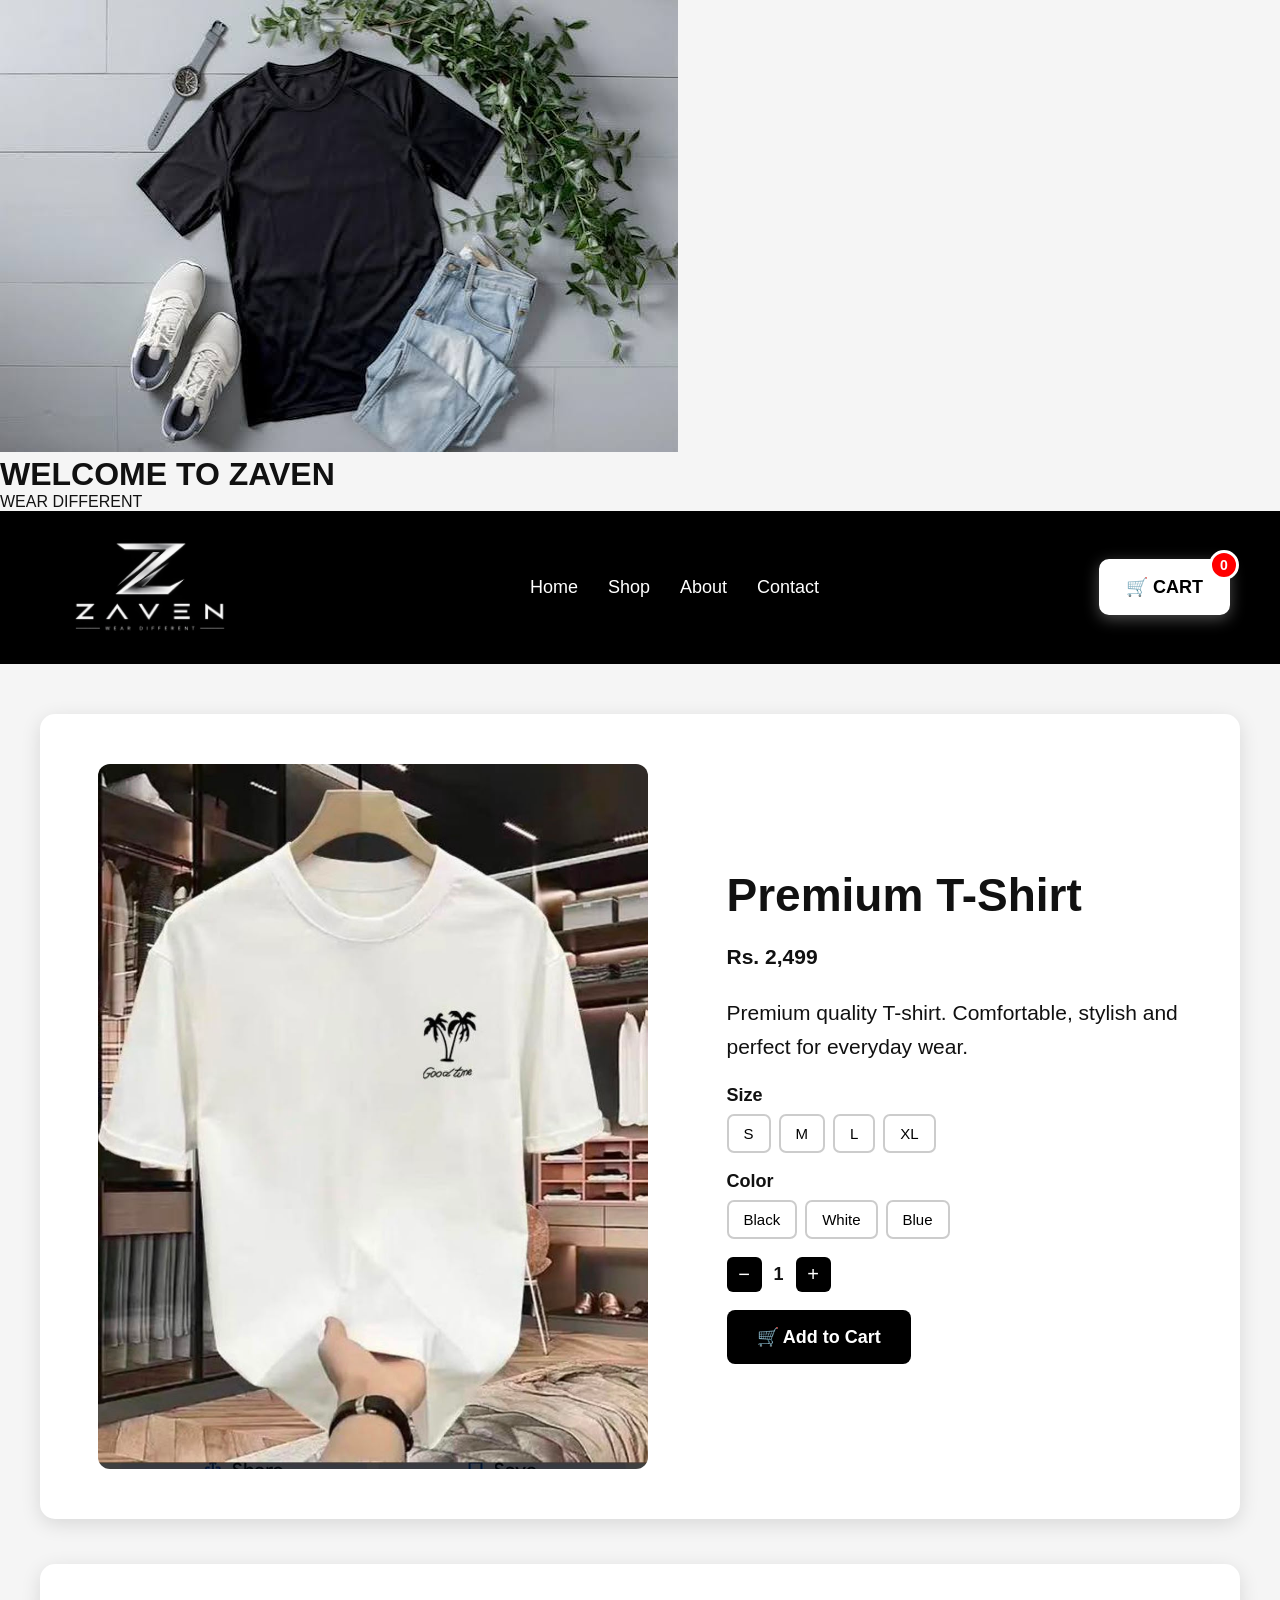
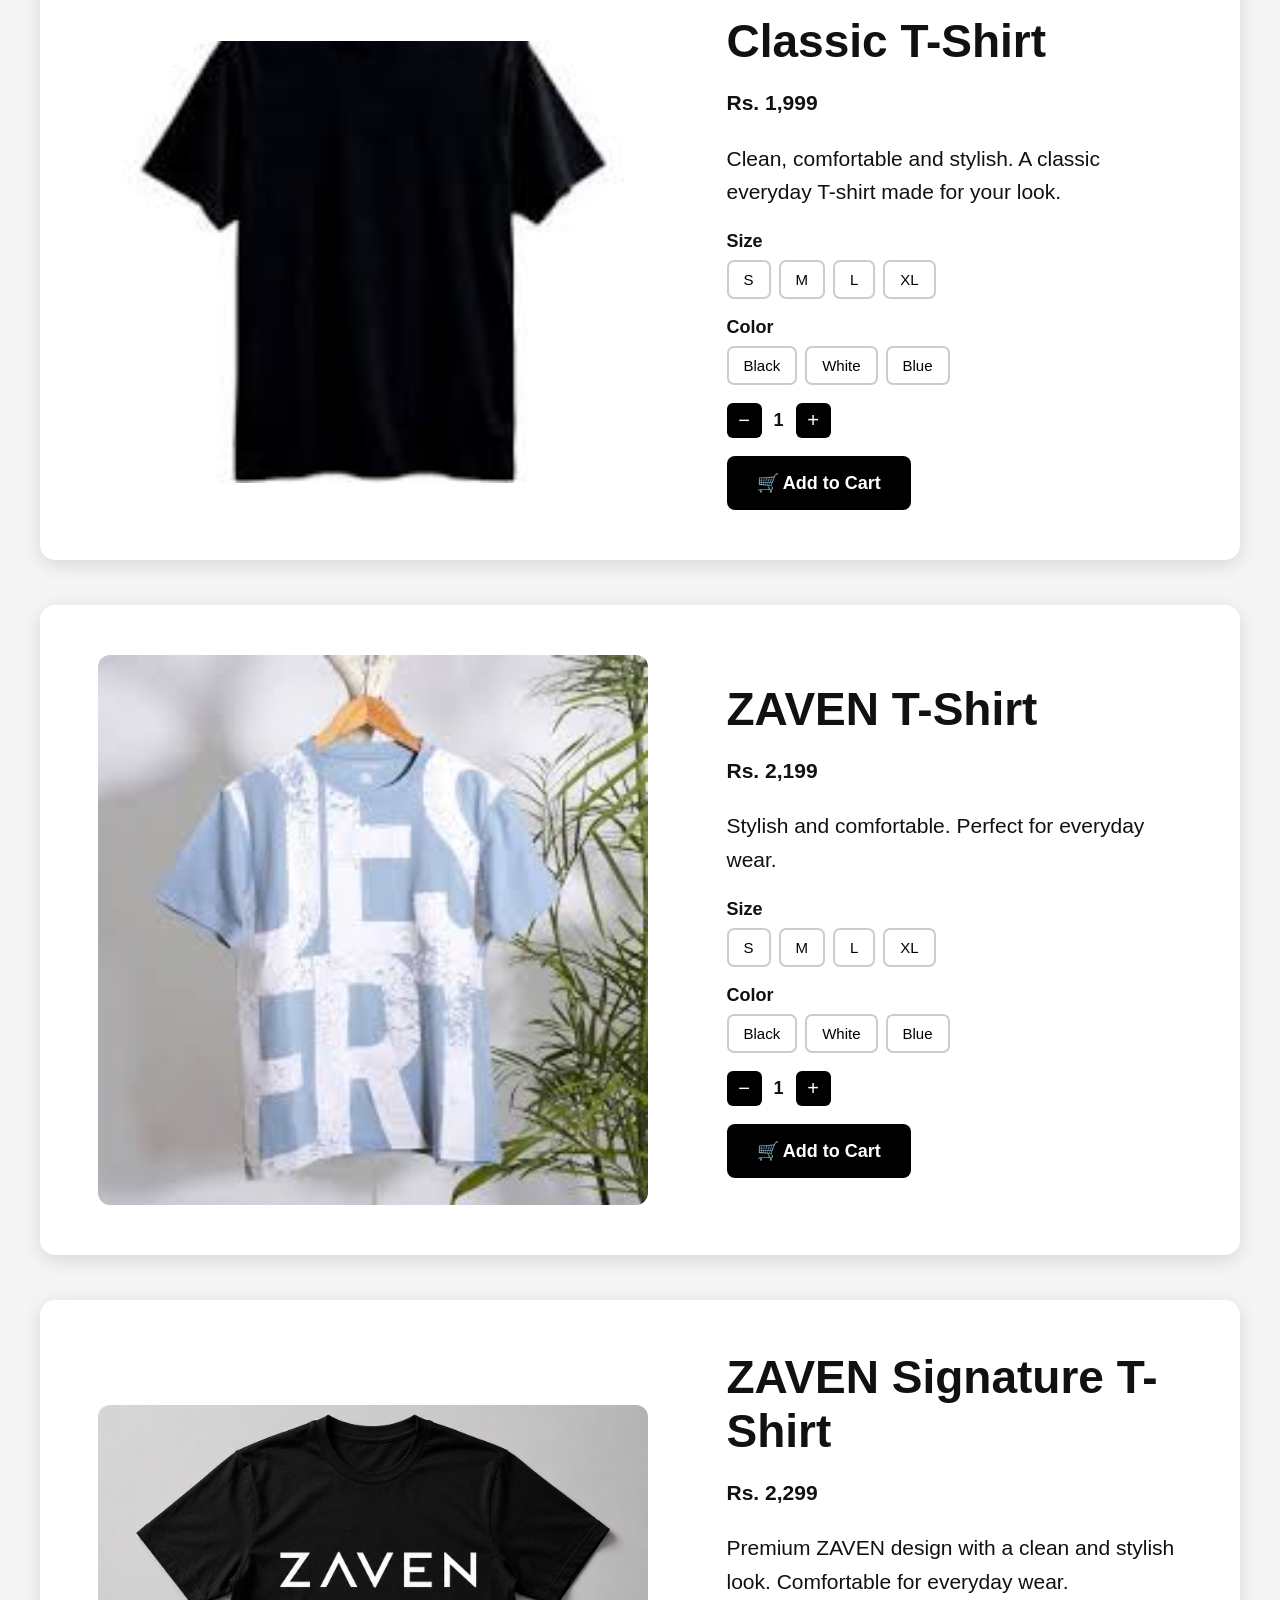
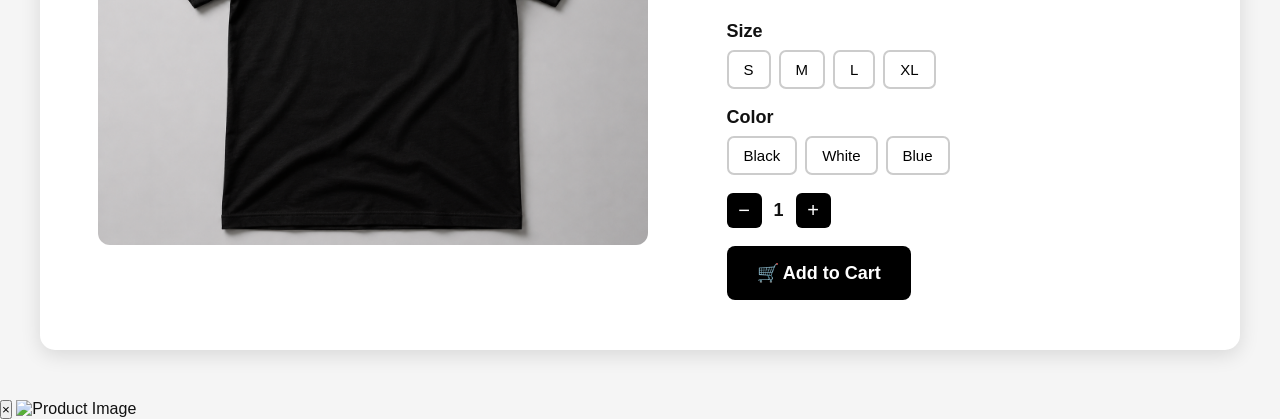
==== index.html @ 4dc27ff4 "Update index.html" ====
<!DOCTYPE html>
<html lang="en">

<head>
    <meta charset="UTF-8">
    <meta name="viewport" content="width=device-width, initial-scale=1.0">

    <title>ZAVEN - Wear Different</title>

    <link rel="stylesheet" href="style.css">
</head>

<body>

<!-- ================= WELCOME ================= -->

<div class="welcome-screen" id="welcomeScreen">

    <div class="welcome-content">

        <img
            src="shirt5.jpg"
            alt="ZAVEN"
            class="welcome-shirt"
        >

        <h1>WELCOME TO ZAVEN</h1>

        <p>WEAR DIFFERENT</p>

    </div>

</div>


<!-- ================= HEADER ================= -->

<header>

    <div class="brand">

        <img
            src="zaven-logo.png"
            alt="ZAVEN Logo"
            class="logo">

    </div>


    <nav>

        <a href="#">Home</a>
        <a href="#shop">Shop</a>
        <a href="#about">About</a>
        <a href="#contact">Contact</a>

    </nav>


    <button
        class="cart-button"
        onclick="openCart()">

        🛒 CART

        <span id="cartCount">0</span>

    </button>

</header>


<!-- ================= PRODUCTS ================= -->

<main class="products" id="shop">


<!-- PRODUCT 1 -->

<section
    class="product"
    data-name="Premium T-Shirt"
    data-price="2499">

    <div class="product-image">

        <img
            src="shirt-new.jpg"
            alt="ZAVEN Premium T-Shirt"
            onclick="openImageZoom(this)">

    </div>


    <div class="product-info">

        <h2>Premium T-Shirt</h2>

        <p class="price">Rs. 2,499</p>

        <p>
            Premium quality T-shirt.
            Comfortable, stylish and perfect
            for everyday wear.
        </p>


        <div class="choice">

            <label>Size</label>

            <div class="options">

                <button class="option size-option">S</button>
                <button class="option size-option">M</button>
                <button class="option size-option">L</button>
                <button class="option size-option">XL</button>

            </div>

        </div>


        <div class="choice">

            <label>Color</label>

            <div class="options">

                <button class="option color-option">Black</button>
                <button class="option color-option">White</button>
                <button class="option color-option">Blue</button>

            </div>

        </div>


        <div class="product-quantity">

            <button onclick="changeProductQty(this,-1)">−</button>

            <span>1</span>

            <button onclick="changeProductQty(this,1)">+</button>

        </div>


        <button
            class="buy-button"
            onclick="addProduct(this)">

            🛒 Add to Cart

        </button>

    </div>

</section>


<!-- PRODUCT 2 -->

<section
    class="product"
    data-name="Classic T-Shirt"
    data-price="1999">

    <div class="product-image">

        <img
            src="shirt2.jpg"
            alt="ZAVEN Classic T-Shirt"
            onclick="openImageZoom(this)">

    </div>


    <div class="product-info">

        <h2>Classic T-Shirt</h2>

        <p class="price">Rs. 1,999</p>

        <p>
            Clean, comfortable and stylish.
            A classic everyday T-shirt
            made for your look.
        </p>


        <div class="choice">

            <label>Size</label>

            <div class="options">

                <button class="option size-option">S</button>
                <button class="option size-option">M</button>
                <button class="option size-option">L</button>
                <button class="option size-option">XL</button>

            </div>

        </div>


        <div class="choice">

            <label>Color</label>

            <div class="options">

                <button class="option color-option">Black</button>
                <button class="option color-option">White</button>
                <button class="option color-option">Blue</button>

            </div>

        </div>


        <div class="product-quantity">

            <button onclick="changeProductQty(this,-1)">−</button>

            <span>1</span>

            <button onclick="changeProductQty(this,1)">+</button>

        </div>


        <button
            class="buy-button"
            onclick="addProduct(this)">

            🛒 Add to Cart

        </button>

    </div>

</section>


<!-- PRODUCT 3 -->

<section
    class="product"
    data-name="ZAVEN T-Shirt"
    data-price="2199">

    <div class="product-image">

        <img
            src="shirt3.jpg"
            alt="ZAVEN T-Shirt"
            onclick="openImageZoom(this)">

    </div>


    <div class="product-info">

        <h2>ZAVEN T-Shirt</h2>

        <p class="price">Rs. 2,199</p>

        <p>
            Stylish and comfortable.
            Perfect for everyday wear.
        </p>


        <div class="choice">

            <label>Size</label>

            <div class="options">

                <button class="option size-option">S</button>
                <button class="option size-option">M</button>
                <button class="option size-option">L</button>
                <button class="option size-option">XL</button>

            </div>

        </div>


        <div class="choice">

            <label>Color</label>

            <div class="options">

                <button class="option color-option">Black</button>
                <button class="option color-option">White</button>
                <button class="option color-option">Blue</button>

            </div>

        </div>


        <div class="product-quantity">

            <button onclick="changeProductQty(this,-1)">−</button>

            <span>1</span>

            <button onclick="changeProductQty(this,1)">+</button>

        </div>


        <button
            class="buy-button"
            onclick="addProduct(this)">

            🛒 Add to Cart

        </button>

    </div>

</section>


<!-- PRODUCT 4 -->

<section
    class="product"
    data-name="ZAVEN Signature T-Shirt"
    data-price="2299">

    <div class="product-image">

        <img
            src="shirt4.jpg"
            alt="ZAVEN Signature T-Shirt"
            onclick="openImageZoom(this)">

    </div>


    <div class="product-info">

        <h2>ZAVEN Signature T-Shirt</h2>

        <p class="price">Rs. 2,299</p>

        <p>
            Premium ZAVEN design with a clean
            and stylish look. Comfortable for
            everyday wear.
        </p>


        <div class="choice">

            <label>Size</label>

            <div class="options">

                <button class="option size-option">S</button>
                <button class="option size-option">M</button>
                <button class="option size-option">L</button>
                <button class="option size-option">XL</button>

            </div>

        </div>


        <div class="choice">

            <label>Color</label>

            <div class="options">

                <button class="option color-option">Black</button>
                <button class="option color-option">White</button>
                <button class="option color-option">Blue</button>

            </div>

        </div>


        <div class="product-quantity">

            <button onclick="changeProductQty(this,-1)">−</button>

            <span>1</span>

            <button onclick="changeProductQty(this,1)">+</button>

        </div>


        <button
            class="buy-button"
            onclick="addProduct(this)">

            🛒 Add to Cart

        </button>

    </div>

</section>

</main>


<!-- ================= IMAGE BIG VIEW ================= -->

<div
    class="image-zoom-overlay"
    id="imageZoomOverlay"
    onclick="closeImageZoom()">

    <button
        class="image-zoom-close"
        onclick="event.stopPropagation(); closeImageZoom()">

        ×

    </button>


    <img
        id="zoomedProductImage"
        src=""
        alt="Product Image"
        onclick="event.stopPropagation()">

</div>


<!-- ================= CART ================= -->

<div
    class="overlay"
    id="cartOverlay">

    <div class="cart-box">

        <button
            class="close-button"
            onclick="closeCart()">

            ×

        </button>


        <h2>🛒 Your Cart</h2>


        <div id="cartItems"></div>


        <div class="cart-summary">

            <div>

                <span>Products Total</span>

                <strong id="cartProductsTotal">
                    Rs. 0
                </strong>

            </div>

        </div>


        <button
            class="checkout-button"
            id="checkoutButton"
            onclick="openCheckout()">

            CHECKOUT

        </button>

    </div>

</div>


<!-- ================= CHECKOUT ================= -->

<div
    class="overlay"
    id="checkoutOverlay">

    <div class="checkout-box">

        <button
            class="close-button"
            onclick="closeCheckout()">

            ×

        </button>


        <h2>📦 Complete Your Order</h2>


        <div class="final-total">

            <div>

                <span>Products Total</span>

                <strong id="finalProductsTotal">
                    Rs. 0
                </strong>

            </div>


            <div>

                <span>Delivery Charges</span>

                <strong>Rs. 200</strong>

            </div>


            <hr>


            <div class="grand-total">

                <span>Grand Total</span>

                <strong id="grandTotal">
                    Rs. 0
                </strong>

            </div>

        </div>


        <div class="cod">
            💵 Cash on Delivery
        </div>


        <form onsubmit="placeOrder(event)">

            <label>Full Name</label>

            <input
                type="text"
                id="customerName"
                placeholder="Enter your name"
                required>


            <label>Phone Number</label>

            <input
                type="tel"
                id="customerPhone"
                placeholder="03XXXXXXXXX"
                required>


            <label>City</label>

            <input
                type="text"
                id="customerCity"
                placeholder="Enter your city"
                required>


            <label>Delivery Address</label>

            <textarea
                id="customerAddress"
                placeholder="Enter complete delivery address"
                required></textarea>


            <button
                type="submit"
                class="place-order">

                📲 Place Order on WhatsApp

            </button>

        </form>

    </div>

</div>


<!-- ================= JAVASCRIPT ================= -->

<script>

const DELIVERY = 200;

const WHATSAPP_NUMBER = "923374521644";

let cart = [];


/* ================= WELCOME ================= */

window.addEventListener("load", function() {

    setTimeout(function() {

        const welcome =
            document.getElementById("welcomeScreen");

        welcome.classList.add("hide");

        setTimeout(function() {

            welcome.style.display = "none";

        }, 700);

    }, 2500);

});


/* ================= IMAGE CLICK ================= */

function openImageZoom(image) {

    const overlay =
        document.getElementById(
            "imageZoomOverlay"
        );

    const zoomedImage =
        document.getElementById(
            "zoomedProductImage"
        );

    zoomedImage.src = image.src;

    zoomedImage.alt = image.alt;

    overlay.classList.add("active");

    document.body.style.overflow = "hidden";

}


function closeImageZoom() {

    const overlay =
        document.getElementById(
            "imageZoomOverlay"
        );

    overlay.classList.remove("active");

    document.body.style.overflow = "";

}


/* ESC KEY */

document.addEventListener(
    "keydown",
    function(event) {

        if (event.key === "Escape") {

            closeImageZoom();

            closeCart();

            closeCheckout();

        }

    }
);


/* ================= SIZE + COLOR ================= */

document.querySelectorAll(".choice").forEach(choice => {

    choice.querySelectorAll(".option").forEach(button => {

        button.addEventListener("click", function() {

            choice.querySelectorAll(".option")
                .forEach(x =>
                    x.classList.remove("selected")
                );

            button.classList.add("selected");

        });

    });

});


/* ================= PRODUCT QUANTITY ================= */

function changeProductQty(button, amount) {

    const span =
        button.parentElement.querySelector("span");

    let qty =
        parseInt(span.innerText);

    qty += amount;

    if (qty < 1) {
        qty = 1;
    }

    span.innerText = qty;

}


/* ================= ADD TO CART ================= */

function addProduct(button) {

    const product =
        button.closest(".product");

    const name =
        product.dataset.name;

    const price =
        Number(product.dataset.price);

    const image =
        product.querySelector("img")
        .getAttribute("src");


    const sizeButton =
        product.querySelector(
            ".size-option.selected"
        );

    const colorButton =
        product.querySelector(
            ".color-option.selected"
        );


    const size =
        sizeButton
            ? sizeButton.innerText
            : "Not selected";


    const color =
        colorButton
            ? colorButton.innerText
            : "Not selected";


    const quantity =
        Number(
            product.querySelector(
                ".product-quantity span"
            ).innerText
        );


    const existing =
        cart.find(item =>
            item.name === name &&
            item.size === size &&
            item.color === color
        );


    if (existing) {

        existing.quantity += quantity;

    } else {

        cart.push({

            name: name,
            price: price,
            image: image,
            size: size,
            color: color,
            quantity: quantity

        });

    }


    button.innerText =
        "✓ Added to Cart";


    setTimeout(function() {

        button.innerText =
            "🛒 Add to Cart";

    }, 1200);


    product.querySelector(
        ".product-quantity span"
    ).innerText = "1";


    updateCart();

}


/* ================= UPDATE CART ================= */

function updateCart() {

    const container =
        document.getElementById("cartItems");

    const count =
        document.getElementById("cartCount");


    container.innerHTML = "";


    let total = 0;

    let items = 0;


    if (cart.length === 0) {

        container.innerHTML =
            '<p class="empty-cart">Your cart is empty.</p>';

    }


    cart.forEach(function(item, index) {

        const itemTotal =
            item.price * item.quantity;


        total += itemTotal;

        items += item.quantity;


        container.innerHTML += `

        <div class="cart-item">

            <img
                src="${item.image}"
                alt="${item.name}"
            >

            <div class="cart-info">

                <h3>${item.name}</h3>

                <p>
                    Rs. ${item.price.toLocaleString()}
                </p>

                <p>
                    Size: ${item.size}
                </p>

                <p>
                    Color: ${item.color}
                </p>


                <div class="cart-qty">

                    <button
                        onclick="changeCartQty(${index},-1)">
                        −
                    </button>

                    <span>
                        ${item.quantity}
                    </span>

                    <button
                        onclick="changeCartQty(${index},1)">
                        +
                    </button>

                </div>

            </div>


            <div class="cart-right">

                <strong>
                    Rs. ${itemTotal.toLocaleString()}
                </strong>


                <button
                    class="remove"
                    onclick="removeProduct(${index})">

                    ❌

                </button>

            </div>

        </div>

        `;

    });


    count.innerText = items;


    document.getElementById(
        "cartProductsTotal"
    ).innerText =
        "Rs. " + total.toLocaleString();


    document.getElementById(
        "checkoutButton"
    ).disabled =
        cart.length === 0;

}


/* ================= CART QUANTITY ================= */

function changeCartQty(index, amount) {

    cart[index].quantity += amount;


    if (cart[index].quantity <= 0) {

        cart.splice(index, 1);

    }


    updateCart();

}


/* ================= REMOVE ================= */

function removeProduct(index) {

    cart.splice(index, 1);

    updateCart();

}


/* ================= OPEN CART ================= */

function openCart() {

    updateCart();

    document
        .getElementById("cartOverlay")
        .classList.add("active");

}


/* ================= CLOSE CART ================= */

function closeCart() {

    document
        .getElementById("cartOverlay")
        .classList.remove("active");

}


/* ================= OPEN CHECKOUT ================= */

function openCheckout() {

    if (cart.length === 0) {

        alert("Please add a product first.");

        return;

    }


    let productsTotal = 0;


    cart.forEach(function(item) {

        productsTotal +=
            item.price * item.quantity;

    });


    const grandTotal =
        productsTotal + DELIVERY;


    document.getElementById(
        "finalProductsTotal"
    ).innerText =
        "Rs. " +
        productsTotal.toLocaleString();


    document.getElementById(
        "grandTotal"
    ).innerText =
        "Rs. " +
        grandTotal.toLocaleString();


    closeCart();


    document
        .getElementById("checkoutOverlay")
        .classList.add("active");

}


/* ================= CLOSE CHECKOUT ================= */

function closeCheckout() {

    document
        .getElementById("checkoutOverlay")
        .classList.remove("active");

}


/* ================= WHATSAPP ORDER ================= */

function placeOrder(event) {

    event.preventDefault();


    if (cart.length === 0) {

        alert("Your cart is empty.");

        return;

    }


    const name =
        document.getElementById(
            "customerName"
        ).value;


    const phone =
        document.getElementById(
            "customerPhone"
        ).value;


    const city =
        document.getElementById(
            "customerCity"
        ).value;


    const address =
        document.getElementById(
            "customerAddress"
        ).value;


    let productsTotal = 0;


    let message =
        "ZAVEN NEW ORDER\n\n";


    message +=
        "Customer Name: " +
        name +
        "\n";


    message +=
        "Phone: " +
        phone +
        "\n";


    message +=
        "City: " +
        city +
        "\n";


    message +=
        "Address: " +
        address +
        "\n\n";


    message +=
        "ORDER DETAILS:\n\n";


    cart.forEach(function(item) {

        const itemTotal =
            item.price * item.quantity;


        productsTotal += itemTotal;


        message +=
            item.name + "\n";


        message +=
            "Size: " +
            item.size +
            "\n";


        message +=
            "Color: " +
            item.color +
            "\n";


        message +=
            "Quantity: " +
            item.quantity +
            "\n";


        message +=
            "Price: Rs. " +
            itemTotal.toLocaleString() +
            "\n\n";

    });


    const grandTotal =
        productsTotal + DELIVERY;


    message +=
        "Products Total: Rs. " +
        productsTotal.toLocaleString() +
        "\n";


    message +=
        "Delivery Charges: Rs. " +
        DELIVERY.toLocaleString() +
        "\n";


    message +=
        "GRAND TOTAL: Rs. " +
        grandTotal.toLocaleString() +
        "\n";


    message +=
        "Payment: Cash on Delivery";


    const whatsappURL =
        "https://wa.me/" +
        WHATSAPP_NUMBER +
        "?text=" +
        encodeURIComponent(message);


    window.open(
        whatsappURL,
        "_blank"
    );

}


updateCart();

</script>

</body>

</html>
---- style.css ----
* {
    margin: 0;
    padding: 0;
    box-sizing: border-box;
}

body {
    font-family: Arial, sans-serif;
    background: #f5f5f5;
    color: #111;
}


/* ================= HEADER ================= */

header {
    width: 100%;
    min-height: 130px;

    padding: 20px 50px;

    background: #000;
    color: white;

    display: flex;
    align-items: center;
    justify-content: space-between;

    gap: 25px;
}

.brand {
    display: flex;
    align-items: center;
}

.logo {
    width: 200px;
    height: auto;
    display: block;
}


/* ================= NAVIGATION ================= */

nav {
    display: flex;
    align-items: center;
    gap: 30px;
}

nav a {
    color: white;
    text-decoration: none;
    font-size: 18px;
}

nav a:hover {
    text-decoration: underline;
}


/* ================= CART BUTTON ================= */

.cart-button {
    position: relative;

    background: white;
    color: black;

    border: 3px solid white;

    padding: 14px 24px;

    border-radius: 10px;

    font-size: 18px;
    font-weight: bold;

    cursor: pointer;

    box-shadow:
        0 4px 15px rgba(255,255,255,0.3);

    transition: 0.2s;
}

.cart-button:hover {
    transform: scale(1.05);
}


/* ================= CART NUMBER ================= */

#cartCount {
    position: absolute;

    top: -12px;
    right: -12px;

    min-width: 30px;
    height: 30px;

    padding: 4px;

    background: red;
    color: white;

    border: 3px solid white;

    border-radius: 50%;

    display: flex;
    align-items: center;
    justify-content: center;

    font-size: 14px;
    font-weight: bold;
}


/* ================= PRODUCTS ================= */

.products {
    width: 100%;
    max-width: 1400px;

    margin: 50px auto;

    padding: 0 40px;
}


/* ================= PRODUCT CARD ================= */

.product {
    width: 100%;

    min-height: 520px;

    background: white;

    display: flex;

    align-items: center;

    gap: 70px;

    padding: 50px;

    margin-bottom: 45px;

    border-radius: 15px;

    box-shadow:
        0 5px 20px rgba(0,0,0,0.12);
}


/* ================= PRODUCT IMAGE ================= */

.product-image {
    width: 55%;

    text-align: center;
}

.product-image img {
    width: 100%;

    max-width: 550px;

    height: auto;

    display: block;

    margin: auto;

    border-radius: 12px;
}


/* ================= PRODUCT INFO ================= */

.product-info {
    width: 45%;
}

.product-info h2 {
    font-size: 46px;

    font-weight: 700;

    margin-bottom: 18px;
}

.price {
    font-size: 34px;

    font-weight: bold;

    margin-bottom: 18px;
}

.product-info > p {
    font-size: 21px;

    line-height: 1.6;

    margin-bottom: 22px;
}


/* ================= SIZE / COLOR ================= */

.choice {
    margin-bottom: 18px;
}

.choice label {
    display: block;

    font-size: 18px;

    font-weight: bold;

    margin-bottom: 8px;
}

.options {
    display: flex;

    flex-wrap: wrap;

    gap: 8px;
}

.option {
    background: white;

    color: black;

    border: 2px solid #ccc;

    padding: 9px 15px;

    border-radius: 7px;

    font-size: 15px;

    cursor: pointer;
}

.option:hover {
    border-color: black;
}

.option.selected {
    background: black;

    color: white;

    border-color: black;
}


/* ================= PRODUCT QUANTITY ================= */

.product-quantity {
    display: flex;

    align-items: center;

    gap: 12px;

    margin: 18px 0;
}

.product-quantity button {
    width: 35px;
    height: 35px;

    border: none;

    background: black;
    color: white;

    border-radius: 6px;

    font-size: 20px;

    cursor: pointer;
}

.product-quantity span {
    font-size: 18px;

    font-weight: bold;
}


/* ================= ADD TO CART ================= */

.buy-button {
    display: inline-block;

    background: black;
    color: white;

    border: none;

    padding: 16px 30px;

    border-radius: 8px;

    font-size: 18px;

    font-weight: bold;

    cursor: pointer;
}

.buy-button:hover {
    background: #333;
}


/* ================= OVERLAY ================= */

.overlay {
    position: fixed;

    inset: 0;

    background: rgba(0,0,0,0.7);

    display: none;

    align-items: center;
    justify-content: center;

    padding: 15px;

    z-index: 9999;
}

.overlay.active {
    display: flex;
}


/* ================= CART BOX ================= */

.cart-box,
.checkout-box {
    width: 100%;

    max-width: 750px;

    max-height: 92vh;

    overflow-y: auto;

    background: white;

    padding: 30px;

    border-radius: 18px;

    position: relative;
}

.cart-box h2,
.checkout-box h2 {
    font-size: 30px;

    margin-bottom: 25px;
}


/* ================= CLOSE BUTTON ================= */

.close-button {
    position: absolute;

    top: 15px;
    right: 18px;

    width: 38px;
    height: 38px;

    border: none;

    border-radius: 50%;

    background: #eee;

    font-size: 20px;

    cursor: pointer;
}


/* ================= CART ITEM ================= */

.cart-item {
    display: flex;

    align-items: center;

    gap: 15px;

    padding: 18px 0;

    border-bottom: 1px solid #ddd;
}

.cart-item img {
    width: 85px;
    height: 85px;

    object-fit: cover;

    border-radius: 10px;
}

.cart-info {
    flex: 1;
}

.cart-info h3 {
    margin-bottom: 7px;
}

.cart-info p {
    margin: 4px 0;

    font-size: 14px;
}

.cart-right {
    display: flex;

    flex-direction: column;

    align-items: flex-end;

    gap: 12px;
}


/* ================= CART QUANTITY ================= */

.cart-qty {
    display: flex;

    align-items: center;

    gap: 10px;

    margin-top: 10px;
}

.cart-qty button {
    width: 30px;
    height: 30px;

    background: black;
    color: white;

    border: none;

    border-radius: 5px;

    font-size: 18px;

    cursor: pointer;
}

.cart-qty span {
    font-weight: bold;
}


/* ================= REMOVE ================= */

.remove {
    border: none;

    background: transparent;

    cursor: pointer;

    font-size: 16px;
}


/* ================= EMPTY CART ================= */

.empty-cart {
    text-align: center;

    padding: 40px;

    color: #777;

    font-size: 19px;
}


/* ================= CART SUMMARY ================= */

.cart-summary {
    margin-top: 25px;

    padding: 20px;

    background: #f5f5f5;

    border-radius: 10px;
}

.cart-summary div {
    display: flex;

    justify-content: space-between;

    font-size: 20px;

    font-weight: bold;
}


/* ================= CHECKOUT BUTTON ================= */

.checkout-button {
    width: 100%;

    margin-top: 20px;

    padding: 17px;

    background: black;
    color: white;

    border: none;

    border-radius: 9px;

    font-size: 19px;

    font-weight: bold;

    cursor: pointer;
}

.checkout-button:disabled {
    background: #aaa;

    cursor: not-allowed;
}


/* ================= CHECKOUT TOTAL ================= */

.final-total {
    background: #f5f5f5;

    padding: 22px;

    border-radius: 12px;

    margin-bottom: 20px;
}

.final-total > div {
    display: flex;

    justify-content: space-between;

    font-size: 19px;

    margin-bottom: 12px;
}

.final-total hr {
    border: none;

    border-top: 1px solid #ccc;

    margin: 18px 0;
}

.final-total .grand-total {
    font-size: 27px;

    font-weight: bold;

    margin-bottom: 0;
}


/* ================= CASH ON DELIVERY ================= */

.cod {
    padding: 15px;

    margin-bottom: 20px;

    background: #eee;

    border-radius: 8px;

    font-weight: bold;

    text-align: center;
}


/* ================= CHECKOUT FORM ================= */

.checkout-box form {
    display: flex;

    flex-direction: column;
}

.checkout-box label {
    font-weight: bold;

    margin: 12px 0 7px;
}

.checkout-box input,
.checkout-box textarea {
    width: 100%;

    padding: 14px;

    border: 1px solid #ccc;

    border-radius: 8px;

    font-size: 16px;

    font-family: Arial, sans-serif;
}

.checkout-box textarea {
    min-height: 120px;

    resize: vertical;
}


/* ================= WHATSAPP BUTTON ================= */

.place-order {
    width: 100%;

    margin-top: 22px;

    padding: 16px;

    border: none;

    border-radius: 8px;

    background: black;
    color: white;

    font-size: 17px;

    font-weight: bold;

    cursor: pointer;
}

.place-order:hover {
    background: #333;
}


/* ==================================================
   TABLET
   ================================================== */

@media screen and (max-width: 900px) {

    header {
        padding: 20px 30px;
    }

    .logo {
        width: 160px;
    }

    nav {
        gap: 18px;
    }

    nav a {
        font-size: 16px;
    }

    .product {
        gap: 35px;

        padding: 35px;
    }

    .product-info h2 {
        font-size: 36px;
    }

    .price {
        font-size: 28px;
    }
}


/* ==================================================
   MOBILE
   ================================================== */

@media screen and (max-width: 768px) {

    header {
        padding: 15px;

        min-height: auto;

        flex-direction: column;

        gap: 12px;

        text-align: center;
    }

    .logo {
        width: 90px;
    }

    nav {
        width: 100%;

        justify-content: center;

        flex-wrap: wrap;

        gap: 12px;
    }

    nav a {
        font-size: 14px;
    }

    .cart-button {
        font-size: 17px;

        padding: 13px 22px;
    }


    .products {
        margin: 20px auto;

        padding: 0 10px;
    }


    .product {
        min-height: auto;

        flex-direction: column;

        gap: 20px;

        padding: 20px;

        text-align: center;
    }


    .product-image {
        width: 100%;
    }

    .product-image img {
        max-width: 330px;
    }


    .product-info {
        width: 100%;
    }


    .product-info h2 {
        font-size: 25px;
    }

    .price {
        font-size: 22px;
    }

    .product-info > p {
        font-size: 15px;
    }


    .choice {
        width: 100%;

        text-align: left;
    }


    .product-quantity {
        justify-content: center;
    }


    .buy-button {
        width: 100%;

        max-width: 300px;
    }


    .cart-box,
    .checkout-box {
        padding: 25px 18px;

        max-height: 94vh;
    }


    .cart-item img {
        width: 65px;
        height: 65px;
    }


    .cart-info h3 {
        font-size: 15px;
    }


    .cart-info p {
        font-size: 13px;
    }


    .final-total .grand-total {
        font-size: 23px;
    }
}


/* ==================================================
   SMALL MOBILE
   ================================================== */

@media screen and (max-width: 400px) {

    .logo {
        width: 80px;
    }

    .product {
        padding: 15px;
    }

    .product-image img {
        max-width: 290px;
    }

    .product-info h2 {
        font-size: 23px;
    }

    .price {
        font-size: 20px;
    }
}
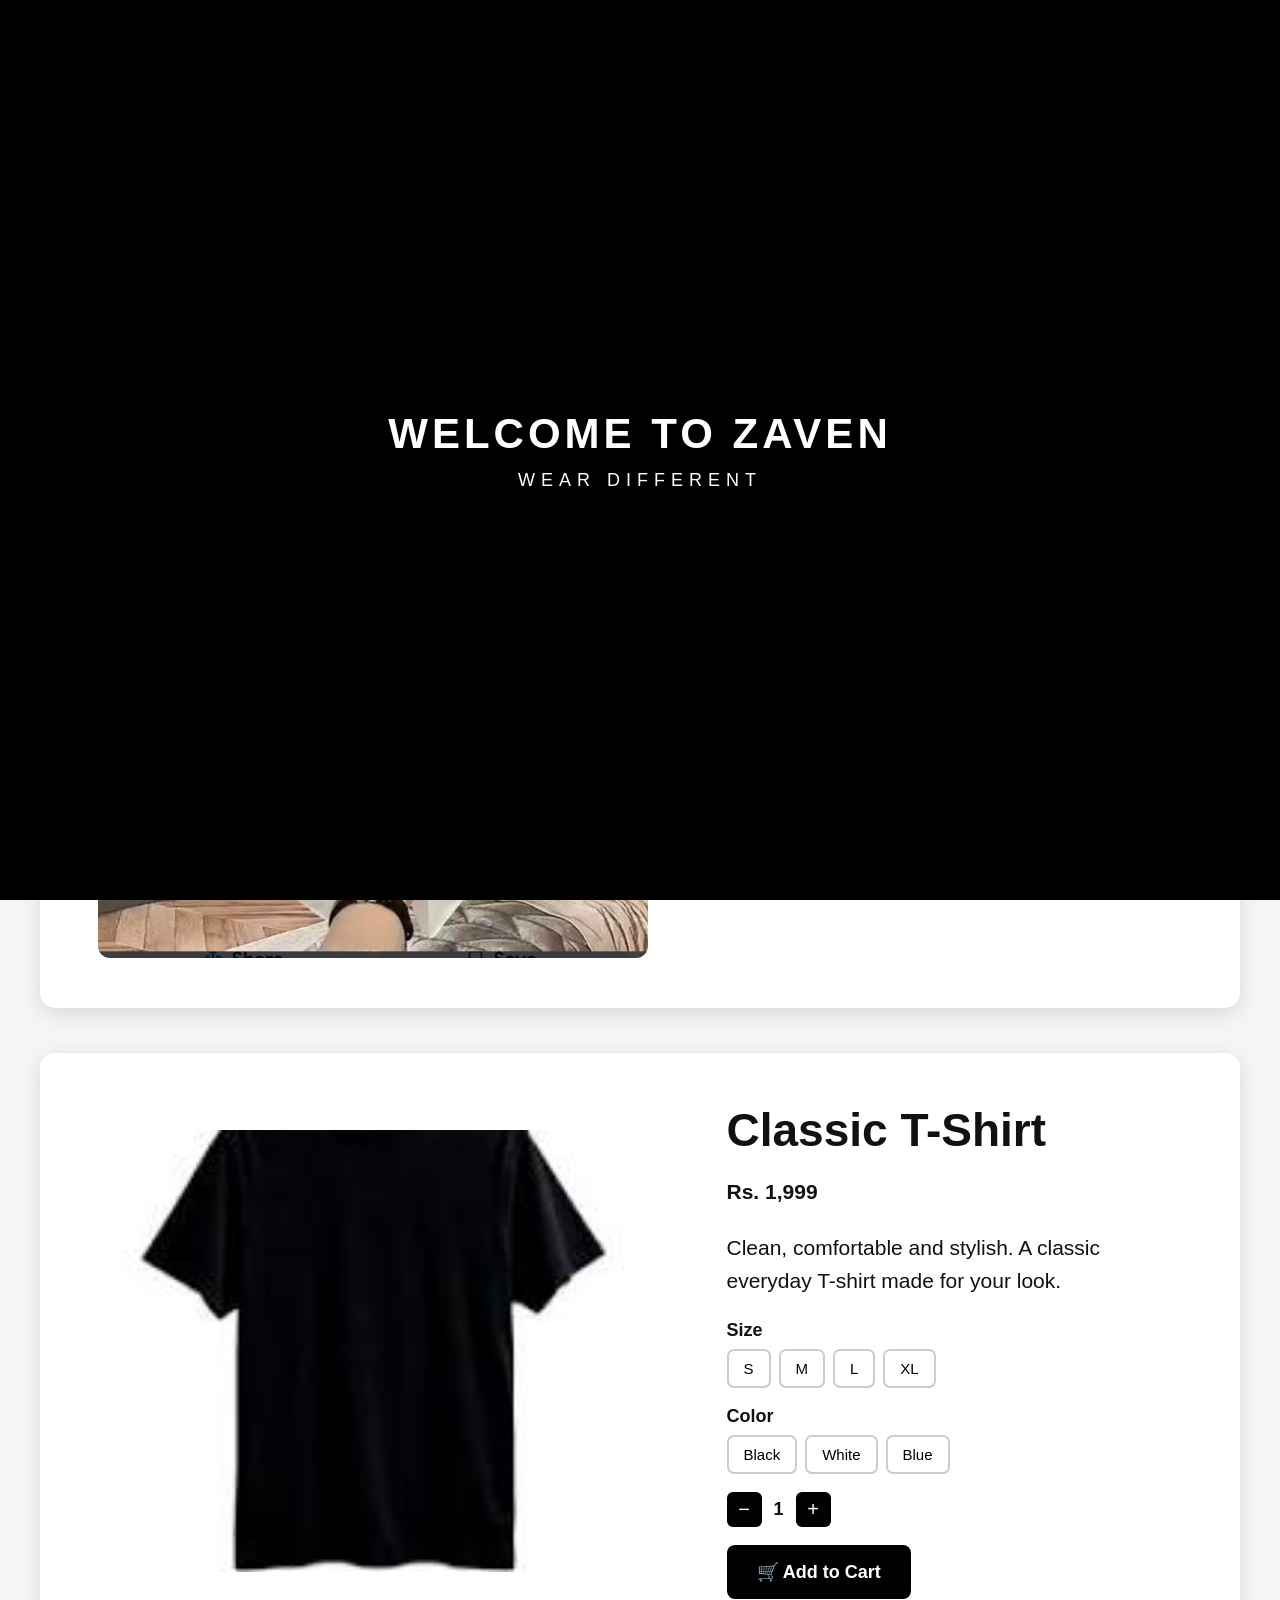
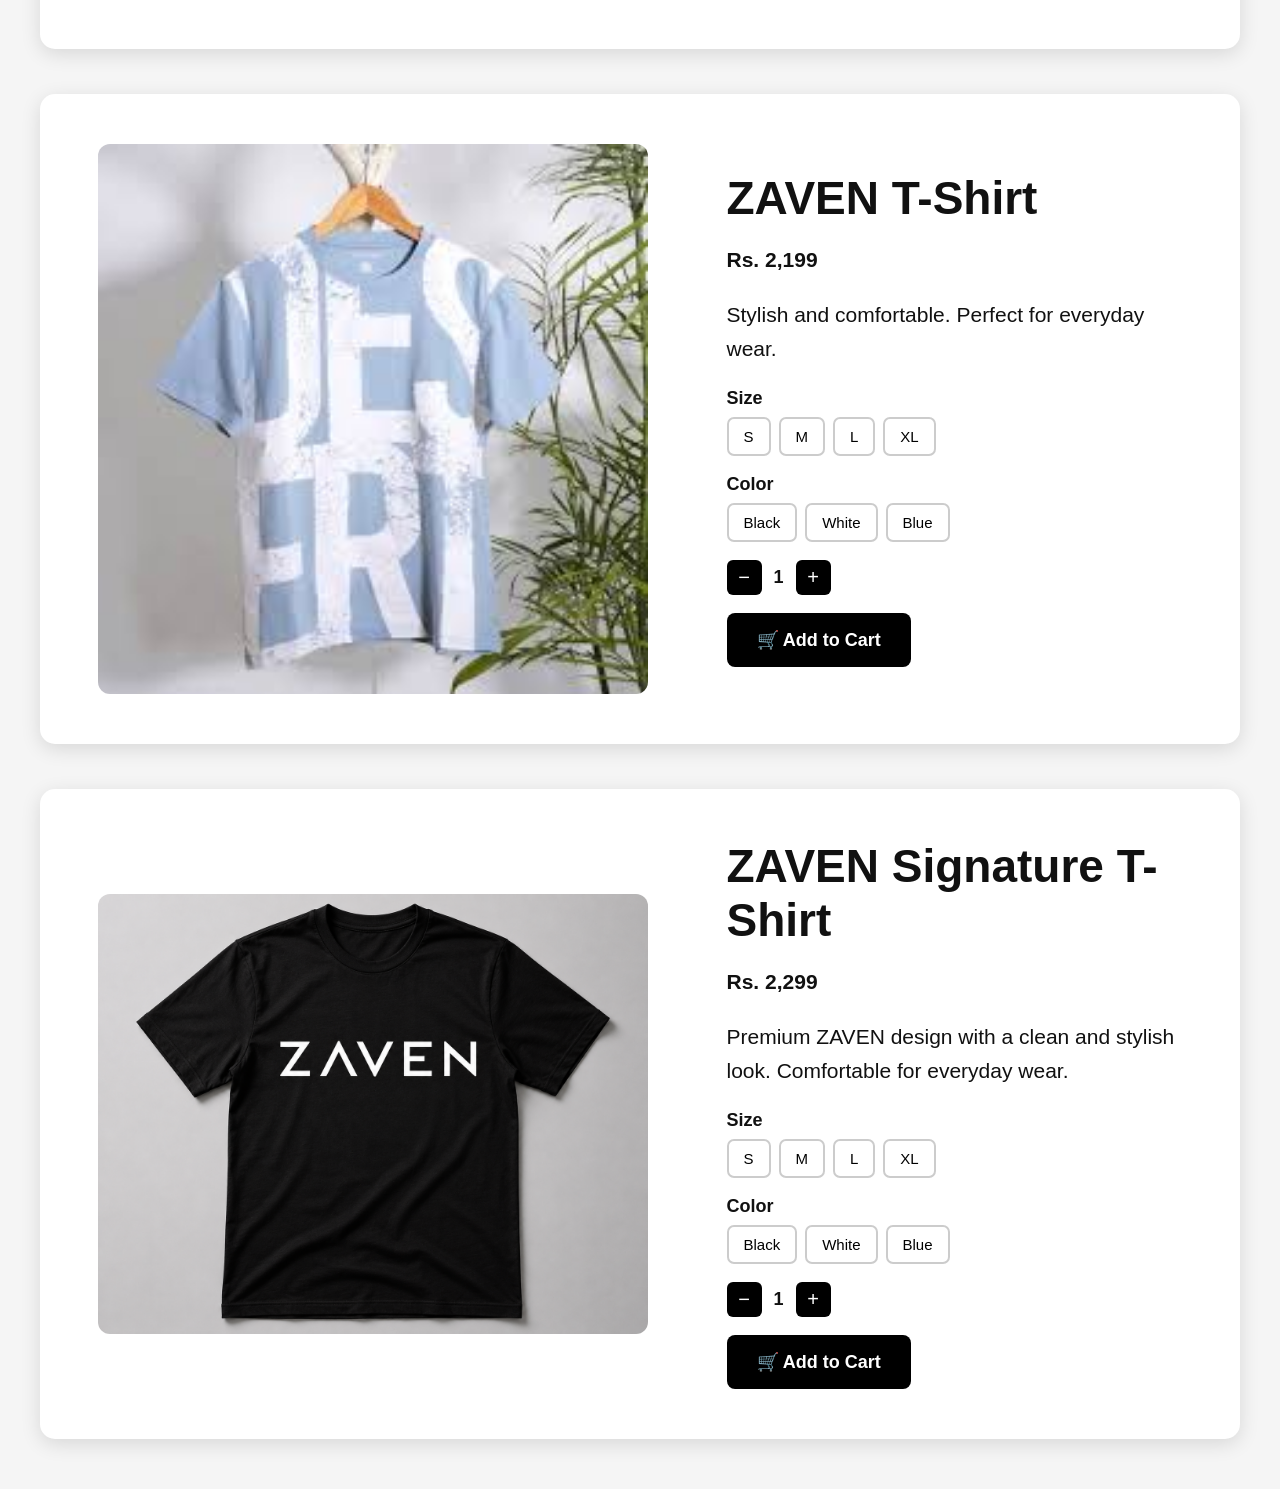
==== commit cd73e640: "Update index.html" ====
--- a/index.html
+++ b/index.html
@@ -17,12 +17,6 @@
 <div class="welcome-screen" id="welcomeScreen">
 
     <div class="welcome-content">
-
-        <img
-            src="shirt5.jpg"
-            alt="ZAVEN"
-            class="welcome-shirt"
-        >
 
         <h1>WELCOME TO ZAVEN</h1>
 
@@ -75,348 +69,348 @@
 <main class="products" id="shop">
 
 
-<!-- PRODUCT 1 -->
-
-<section
-    class="product"
-    data-name="Premium T-Shirt"
-    data-price="2499">
-
-    <div class="product-image">
-
-        <img
-            src="shirt-new.jpg"
-            alt="ZAVEN Premium T-Shirt"
-            onclick="openImageZoom(this)">
-
-    </div>
-
-
-    <div class="product-info">
-
-        <h2>Premium T-Shirt</h2>
-
-        <p class="price">Rs. 2,499</p>
-
-        <p>
-            Premium quality T-shirt.
-            Comfortable, stylish and perfect
-            for everyday wear.
-        </p>
-
-
-        <div class="choice">
-
-            <label>Size</label>
-
-            <div class="options">
-
-                <button class="option size-option">S</button>
-                <button class="option size-option">M</button>
-                <button class="option size-option">L</button>
-                <button class="option size-option">XL</button>
-
-            </div>
+    <!-- PRODUCT 1 -->
+
+    <section
+        class="product"
+        data-name="Premium T-Shirt"
+        data-price="2499">
+
+        <div class="product-image">
+
+            <img
+                src="shirt-new.jpg"
+                alt="ZAVEN Premium T-Shirt"
+                onclick="openImageZoom(this)">
 
         </div>
 
 
-        <div class="choice">
-
-            <label>Color</label>
-
-            <div class="options">
-
-                <button class="option color-option">Black</button>
-                <button class="option color-option">White</button>
-                <button class="option color-option">Blue</button>
-
-            </div>
+        <div class="product-info">
+
+            <h2>Premium T-Shirt</h2>
+
+            <p class="price">Rs. 2,499</p>
+
+            <p>
+                Premium quality T-shirt.
+                Comfortable, stylish and perfect
+                for everyday wear.
+            </p>
+
+
+            <div class="choice">
+
+                <label>Size</label>
+
+                <div class="options">
+
+                    <button class="option size-option">S</button>
+                    <button class="option size-option">M</button>
+                    <button class="option size-option">L</button>
+                    <button class="option size-option">XL</button>
+
+                </div>
+
+            </div>
+
+
+            <div class="choice">
+
+                <label>Color</label>
+
+                <div class="options">
+
+                    <button class="option color-option">Black</button>
+                    <button class="option color-option">White</button>
+                    <button class="option color-option">Blue</button>
+
+                </div>
+
+            </div>
+
+
+            <div class="product-quantity">
+
+                <button onclick="changeProductQty(this, -1)">−</button>
+
+                <span>1</span>
+
+                <button onclick="changeProductQty(this, 1)">+</button>
+
+            </div>
+
+
+            <button
+                class="buy-button"
+                onclick="addProduct(this)">
+
+                🛒 Add to Cart
+
+            </button>
 
         </div>
 
-
-        <div class="product-quantity">
-
-            <button onclick="changeProductQty(this,-1)">−</button>
-
-            <span>1</span>
-
-            <button onclick="changeProductQty(this,1)">+</button>
+    </section>
+
+
+    <!-- PRODUCT 2 -->
+
+    <section
+        class="product"
+        data-name="Classic T-Shirt"
+        data-price="1999">
+
+        <div class="product-image">
+
+            <img
+                src="shirt2.jpg"
+                alt="ZAVEN Classic T-Shirt"
+                onclick="openImageZoom(this)">
 
         </div>
 
 
-        <button
-            class="buy-button"
-            onclick="addProduct(this)">
-
-            🛒 Add to Cart
-
-        </button>
-
-    </div>
-
-</section>
-
-
-<!-- PRODUCT 2 -->
-
-<section
-    class="product"
-    data-name="Classic T-Shirt"
-    data-price="1999">
-
-    <div class="product-image">
-
-        <img
-            src="shirt2.jpg"
-            alt="ZAVEN Classic T-Shirt"
-            onclick="openImageZoom(this)">
-
-    </div>
-
-
-    <div class="product-info">
-
-        <h2>Classic T-Shirt</h2>
-
-        <p class="price">Rs. 1,999</p>
-
-        <p>
-            Clean, comfortable and stylish.
-            A classic everyday T-shirt
-            made for your look.
-        </p>
-
-
-        <div class="choice">
-
-            <label>Size</label>
-
-            <div class="options">
-
-                <button class="option size-option">S</button>
-                <button class="option size-option">M</button>
-                <button class="option size-option">L</button>
-                <button class="option size-option">XL</button>
-
-            </div>
+        <div class="product-info">
+
+            <h2>Classic T-Shirt</h2>
+
+            <p class="price">Rs. 1,999</p>
+
+            <p>
+                Clean, comfortable and stylish.
+                A classic everyday T-shirt
+                made for your look.
+            </p>
+
+
+            <div class="choice">
+
+                <label>Size</label>
+
+                <div class="options">
+
+                    <button class="option size-option">S</button>
+                    <button class="option size-option">M</button>
+                    <button class="option size-option">L</button>
+                    <button class="option size-option">XL</button>
+
+                </div>
+
+            </div>
+
+
+            <div class="choice">
+
+                <label>Color</label>
+
+                <div class="options">
+
+                    <button class="option color-option">Black</button>
+                    <button class="option color-option">White</button>
+                    <button class="option color-option">Blue</button>
+
+                </div>
+
+            </div>
+
+
+            <div class="product-quantity">
+
+                <button onclick="changeProductQty(this, -1)">−</button>
+
+                <span>1</span>
+
+                <button onclick="changeProductQty(this, 1)">+</button>
+
+            </div>
+
+
+            <button
+                class="buy-button"
+                onclick="addProduct(this)">
+
+                🛒 Add to Cart
+
+            </button>
 
         </div>
 
-
-        <div class="choice">
-
-            <label>Color</label>
-
-            <div class="options">
-
-                <button class="option color-option">Black</button>
-                <button class="option color-option">White</button>
-                <button class="option color-option">Blue</button>
-
-            </div>
+    </section>
+
+
+    <!-- PRODUCT 3 -->
+
+    <section
+        class="product"
+        data-name="ZAVEN T-Shirt"
+        data-price="2199">
+
+        <div class="product-image">
+
+            <img
+                src="shirt3.jpg"
+                alt="ZAVEN T-Shirt"
+                onclick="openImageZoom(this)">
 
         </div>
 
 
-        <div class="product-quantity">
-
-            <button onclick="changeProductQty(this,-1)">−</button>
-
-            <span>1</span>
-
-            <button onclick="changeProductQty(this,1)">+</button>
+        <div class="product-info">
+
+            <h2>ZAVEN T-Shirt</h2>
+
+            <p class="price">Rs. 2,199</p>
+
+            <p>
+                Stylish and comfortable.
+                Perfect for everyday wear.
+            </p>
+
+
+            <div class="choice">
+
+                <label>Size</label>
+
+                <div class="options">
+
+                    <button class="option size-option">S</button>
+                    <button class="option size-option">M</button>
+                    <button class="option size-option">L</button>
+                    <button class="option size-option">XL</button>
+
+                </div>
+
+            </div>
+
+
+            <div class="choice">
+
+                <label>Color</label>
+
+                <div class="options">
+
+                    <button class="option color-option">Black</button>
+                    <button class="option color-option">White</button>
+                    <button class="option color-option">Blue</button>
+
+                </div>
+
+            </div>
+
+
+            <div class="product-quantity">
+
+                <button onclick="changeProductQty(this, -1)">−</button>
+
+                <span>1</span>
+
+                <button onclick="changeProductQty(this, 1)">+</button>
+
+            </div>
+
+
+            <button
+                class="buy-button"
+                onclick="addProduct(this)">
+
+                🛒 Add to Cart
+
+            </button>
 
         </div>
 
-
-        <button
-            class="buy-button"
-            onclick="addProduct(this)">
-
-            🛒 Add to Cart
-
-        </button>
-
-    </div>
-
-</section>
-
-
-<!-- PRODUCT 3 -->
-
-<section
-    class="product"
-    data-name="ZAVEN T-Shirt"
-    data-price="2199">
-
-    <div class="product-image">
-
-        <img
-            src="shirt3.jpg"
-            alt="ZAVEN T-Shirt"
-            onclick="openImageZoom(this)">
-
-    </div>
-
-
-    <div class="product-info">
-
-        <h2>ZAVEN T-Shirt</h2>
-
-        <p class="price">Rs. 2,199</p>
-
-        <p>
-            Stylish and comfortable.
-            Perfect for everyday wear.
-        </p>
-
-
-        <div class="choice">
-
-            <label>Size</label>
-
-            <div class="options">
-
-                <button class="option size-option">S</button>
-                <button class="option size-option">M</button>
-                <button class="option size-option">L</button>
-                <button class="option size-option">XL</button>
-
-            </div>
+    </section>
+
+
+    <!-- PRODUCT 4 -->
+
+    <section
+        class="product"
+        data-name="ZAVEN Signature T-Shirt"
+        data-price="2299">
+
+        <div class="product-image">
+
+            <img
+                src="shirt4.jpg"
+                alt="ZAVEN Signature T-Shirt"
+                onclick="openImageZoom(this)">
 
         </div>
 
 
-        <div class="choice">
-
-            <label>Color</label>
-
-            <div class="options">
-
-                <button class="option color-option">Black</button>
-                <button class="option color-option">White</button>
-                <button class="option color-option">Blue</button>
-
-            </div>
+        <div class="product-info">
+
+            <h2>ZAVEN Signature T-Shirt</h2>
+
+            <p class="price">Rs. 2,299</p>
+
+            <p>
+                Premium ZAVEN design with a clean
+                and stylish look. Comfortable for
+                everyday wear.
+            </p>
+
+
+            <div class="choice">
+
+                <label>Size</label>
+
+                <div class="options">
+
+                    <button class="option size-option">S</button>
+                    <button class="option size-option">M</button>
+                    <button class="option size-option">L</button>
+                    <button class="option size-option">XL</button>
+
+                </div>
+
+            </div>
+
+
+            <div class="choice">
+
+                <label>Color</label>
+
+                <div class="options">
+
+                    <button class="option color-option">Black</button>
+                    <button class="option color-option">White</button>
+                    <button class="option color-option">Blue</button>
+
+                </div>
+
+            </div>
+
+
+            <div class="product-quantity">
+
+                <button onclick="changeProductQty(this, -1)">−</button>
+
+                <span>1</span>
+
+                <button onclick="changeProductQty(this, 1)">+</button>
+
+            </div>
+
+
+            <button
+                class="buy-button"
+                onclick="addProduct(this)">
+
+                🛒 Add to Cart
+
+            </button>
 
         </div>
 
-
-        <div class="product-quantity">
-
-            <button onclick="changeProductQty(this,-1)">−</button>
-
-            <span>1</span>
-
-            <button onclick="changeProductQty(this,1)">+</button>
-
-        </div>
-
-
-        <button
-            class="buy-button"
-            onclick="addProduct(this)">
-
-            🛒 Add to Cart
-
-        </button>
-
-    </div>
-
-</section>
-
-
-<!-- PRODUCT 4 -->
-
-<section
-    class="product"
-    data-name="ZAVEN Signature T-Shirt"
-    data-price="2299">
-
-    <div class="product-image">
-
-        <img
-            src="shirt4.jpg"
-            alt="ZAVEN Signature T-Shirt"
-            onclick="openImageZoom(this)">
-
-    </div>
-
-
-    <div class="product-info">
-
-        <h2>ZAVEN Signature T-Shirt</h2>
-
-        <p class="price">Rs. 2,299</p>
-
-        <p>
-            Premium ZAVEN design with a clean
-            and stylish look. Comfortable for
-            everyday wear.
-        </p>
-
-
-        <div class="choice">
-
-            <label>Size</label>
-
-            <div class="options">
-
-                <button class="option size-option">S</button>
-                <button class="option size-option">M</button>
-                <button class="option size-option">L</button>
-                <button class="option size-option">XL</button>
-
-            </div>
-
-        </div>
-
-
-        <div class="choice">
-
-            <label>Color</label>
-
-            <div class="options">
-
-                <button class="option color-option">Black</button>
-                <button class="option color-option">White</button>
-                <button class="option color-option">Blue</button>
-
-            </div>
-
-        </div>
-
-
-        <div class="product-quantity">
-
-            <button onclick="changeProductQty(this,-1)">−</button>
-
-            <span>1</span>
-
-            <button onclick="changeProductQty(this,1)">+</button>
-
-        </div>
-
-
-        <button
-            class="buy-button"
-            onclick="addProduct(this)">
-
-            🛒 Add to Cart
-
-        </button>
-
-    </div>
-
-</section>
+    </section>
 
 </main>
 
 
-<!-- ================= IMAGE BIG VIEW ================= -->
+<!-- ================= IMAGE VIEW ================= -->
 
 <div
     class="image-zoom-overlay"
@@ -608,8 +602,6 @@
 </div>
 
 
-<!-- ================= JAVASCRIPT ================= -->
-
 <script>
 
 const DELIVERY = 200;
@@ -621,18 +613,18 @@
 
 /* ================= WELCOME ================= */
 
-window.addEventListener("load", function() {
-
-    setTimeout(function() {
-
-        const welcome =
+window.addEventListener("load", function () {
+
+    setTimeout(function () {
+
+        const welcomeScreen =
             document.getElementById("welcomeScreen");
 
-        welcome.classList.add("hide");
-
-        setTimeout(function() {
-
-            welcome.style.display = "none";
+        welcomeScreen.classList.add("hide");
+
+        setTimeout(function () {
+
+            welcomeScreen.style.display = "none";
 
         }, 700);
 
@@ -641,19 +633,15 @@
 });
 
 
-/* ================= IMAGE CLICK ================= */
+/* ================= IMAGE OPEN ================= */
 
 function openImageZoom(image) {
 
     const overlay =
-        document.getElementById(
-            "imageZoomOverlay"
-        );
+        document.getElementById("imageZoomOverlay");
 
     const zoomedImage =
-        document.getElementById(
-            "zoomedProductImage"
-        );
+        document.getElementById("zoomedProductImage");
 
     zoomedImage.src = image.src;
 
@@ -666,12 +654,12 @@
 }
 
 
+/* ================= IMAGE CLOSE ================= */
+
 function closeImageZoom() {
 
     const overlay =
-        document.getElementById(
-            "imageZoomOverlay"
-        );
+        document.getElementById("imageZoomOverlay");
 
     overlay.classList.remove("active");
 
@@ -680,38 +668,38 @@
 }
 
 
-/* ESC KEY */
-
-document.addEventListener(
-    "keydown",
-    function(event) {
-
-        if (event.key === "Escape") {
-
-            closeImageZoom();
-
-            closeCart();
-
-            closeCheckout();
-
-        }
+/* ================= ESC KEY ================= */
+
+document.addEventListener("keydown", function (event) {
+
+    if (event.key === "Escape") {
+
+        closeImageZoom();
+
+        closeCart();
+
+        closeCheckout();
 
     }
-);
+
+});
 
 
 /* ================= SIZE + COLOR ================= */
 
-document.querySelectorAll(".choice").forEach(choice => {
-
-    choice.querySelectorAll(".option").forEach(button => {
-
-        button.addEventListener("click", function() {
-
-            choice.querySelectorAll(".option")
-                .forEach(x =>
-                    x.classList.remove("selected")
-                );
+document.querySelectorAll(".choice").forEach(function (choice) {
+
+    choice.querySelectorAll(".option").forEach(function (button) {
+
+        button.addEventListener("click", function () {
+
+            choice
+                .querySelectorAll(".option")
+                .forEach(function (item) {
+
+                    item.classList.remove("selected");
+
+                });
 
             button.classList.add("selected");
 
@@ -729,16 +717,18 @@
     const span =
         button.parentElement.querySelector("span");
 
-    let qty =
+    let quantity =
         parseInt(span.innerText);
 
-    qty += amount;
-
-    if (qty < 1) {
-        qty = 1;
+    quantity += amount;
+
+    if (quantity < 1) {
+
+        quantity = 1;
+
     }
 
-    span.innerText = qty;
+    span.innerText = quantity;
 
 }
 
@@ -757,8 +747,9 @@
         Number(product.dataset.price);
 
     const image =
-        product.querySelector("img")
-        .getAttribute("src");
+        product
+            .querySelector("img")
+            .getAttribute("src");
 
 
     const sizeButton =
@@ -777,7 +768,6 @@
             ? sizeButton.innerText
             : "Not selected";
 
-
     const color =
         colorButton
             ? colorButton.innerText
@@ -786,18 +776,24 @@
 
     const quantity =
         Number(
-            product.querySelector(
-                ".product-quantity span"
-            ).innerText
+            product
+                .querySelector(
+                    ".product-quantity span"
+                )
+                .innerText
         );
 
 
     const existing =
-        cart.find(item =>
-            item.name === name &&
-            item.size === size &&
-            item.color === color
-        );
+        cart.find(function (item) {
+
+            return (
+                item.name === name &&
+                item.size === size &&
+                item.color === color
+            );
+
+        });
 
 
     if (existing) {
@@ -824,7 +820,7 @@
         "✓ Added to Cart";
 
 
-    setTimeout(function() {
+    setTimeout(function () {
 
         button.innerText =
             "🛒 Add to Cart";
@@ -832,9 +828,11 @@
     }, 1200);
 
 
-    product.querySelector(
-        ".product-quantity span"
-    ).innerText = "1";
+    product
+        .querySelector(
+            ".product-quantity span"
+        )
+        .innerText = "1";
 
 
     updateCart();
@@ -855,7 +853,6 @@
 
     container.innerHTML = "";
 
-
     let total = 0;
 
     let items = 0;
@@ -869,11 +866,10 @@
     }
 
 
-    cart.forEach(function(item, index) {
+    cart.forEach(function (item, index) {
 
         const itemTotal =
             item.price * item.quantity;
-
 
         total += itemTotal;
 
@@ -905,11 +901,10 @@
                     Color: ${item.color}
                 </p>
 
-
                 <div class="cart-qty">
 
                     <button
-                        onclick="changeCartQty(${index},-1)">
+                        onclick="changeCartQty(${index}, -1)">
                         −
                     </button>
 
@@ -918,7 +913,7 @@
                     </span>
 
                     <button
-                        onclick="changeCartQty(${index},1)">
+                        onclick="changeCartQty(${index}, 1)">
                         +
                     </button>
 
@@ -932,7 +927,6 @@
                 <strong>
                     Rs. ${itemTotal.toLocaleString()}
                 </strong>
-
 
                 <button
                     class="remove"
@@ -1038,7 +1032,7 @@
     let productsTotal = 0;
 
 
-    cart.forEach(function(item) {
+    cart.forEach(function (item) {
 
         productsTotal +=
             item.price * item.quantity;
@@ -1160,36 +1154,31 @@
         "ORDER DETAILS:\n\n";
 
 
-    cart.forEach(function(item) {
+    cart.forEach(function (item) {
 
         const itemTotal =
             item.price * item.quantity;
 
-
         productsTotal += itemTotal;
 
 
         message +=
             item.name + "\n";
-
 
         message +=
             "Size: " +
             item.size +
             "\n";
 
-
         message +=
             "Color: " +
             item.color +
             "\n";
 
-
         message +=
             "Quantity: " +
             item.quantity +
             "\n";
-
 
         message +=
             "Price: Rs. " +
--- a/style.css
+++ b/style.css
@@ -11,61 +11,226 @@
 }
 
 
+/* ================= WELCOME ================= */
+
+.welcome-screen {
+
+    position: fixed;
+
+    inset: 0;
+
+    background: #000;
+
+    color: white;
+
+    display: flex;
+
+    align-items: center;
+
+    justify-content: center;
+
+    z-index: 20000;
+
+    opacity: 1;
+
+    visibility: visible;
+
+    transition:
+        opacity 0.7s ease,
+        visibility 0.7s ease;
+
+}
+
+
+.welcome-screen.hide {
+
+    opacity: 0;
+
+    visibility: hidden;
+
+}
+
+
+.welcome-content {
+
+    text-align: center;
+
+    animation:
+        welcomeAnimation 1.2s ease;
+
+}
+
+
+.welcome-shirt {
+
+    width: 260px;
+
+    max-width: 70vw;
+
+    max-height: 55vh;
+
+    object-fit: contain;
+
+    display: block;
+
+    margin: 0 auto 25px;
+
+    animation:
+        shirtWelcome 1.5s ease;
+
+}
+
+
+.welcome-content h1 {
+
+    font-size: 42px;
+
+    letter-spacing: 4px;
+
+    margin-bottom: 12px;
+
+}
+
+
+.welcome-content p {
+
+    font-size: 18px;
+
+    letter-spacing: 6px;
+
+}
+
+
+@keyframes welcomeAnimation {
+
+    from {
+
+        opacity: 0;
+
+        transform: scale(0.8);
+
+    }
+
+    to {
+
+        opacity: 1;
+
+        transform: scale(1);
+
+    }
+
+}
+
+
+@keyframes shirtWelcome {
+
+    from {
+
+        opacity: 0;
+
+        transform:
+            translateY(30px)
+            scale(0.8);
+
+    }
+
+    to {
+
+        opacity: 1;
+
+        transform:
+            translateY(0)
+            scale(1);
+
+    }
+
+}
+
+
 /* ================= HEADER ================= */
 
 header {
+
     width: 100%;
+
     min-height: 130px;
 
     padding: 20px 50px;
 
     background: #000;
+
     color: white;
 
     display: flex;
+
     align-items: center;
+
     justify-content: space-between;
 
     gap: 25px;
-}
+
+}
+
 
 .brand {
-    display: flex;
+
+    display: flex;
+
     align-items: center;
-}
+
+}
+
 
 .logo {
+
     width: 200px;
+
     height: auto;
+
     display: block;
+
 }
 
 
 /* ================= NAVIGATION ================= */
 
 nav {
-    display: flex;
+
+    display: flex;
+
     align-items: center;
+
     gap: 30px;
-}
+
+}
+
 
 nav a {
+
     color: white;
+
     text-decoration: none;
+
     font-size: 18px;
-}
+
+}
+
 
 nav a:hover {
+
     text-decoration: underline;
+
 }
 
 
 /* ================= CART BUTTON ================= */
 
 .cart-button {
+
     position: relative;
 
     background: white;
+
     color: black;
 
     border: 3px solid white;
@@ -75,35 +240,45 @@
     border-radius: 10px;
 
     font-size: 18px;
+
     font-weight: bold;
 
     cursor: pointer;
 
     box-shadow:
-        0 4px 15px rgba(255,255,255,0.3);
+        0 4px 15px
+        rgba(255,255,255,0.3);
 
     transition: 0.2s;
-}
+
+}
+
 
 .cart-button:hover {
+
     transform: scale(1.05);
+
 }
 
 
 /* ================= CART NUMBER ================= */
 
 #cartCount {
+
     position: absolute;
 
     top: -12px;
+
     right: -12px;
 
     min-width: 30px;
+
     height: 30px;
 
     padding: 4px;
 
     background: red;
+
     color: white;
 
     border: 3px solid white;
@@ -111,29 +286,37 @@
     border-radius: 50%;
 
     display: flex;
+
     align-items: center;
+
     justify-content: center;
 
     font-size: 14px;
+
     font-weight: bold;
+
 }
 
 
 /* ================= PRODUCTS ================= */
 
 .products {
+
     width: 100%;
+
     max-width: 1400px;
 
     margin: 50px auto;
 
     padding: 0 40px;
+
 }
 
 
 /* ================= PRODUCT CARD ================= */
 
 .product {
+
     width: 100%;
 
     min-height: 520px;
@@ -153,19 +336,25 @@
     border-radius: 15px;
 
     box-shadow:
-        0 5px 20px rgba(0,0,0,0.12);
+        0 5px 20px
+        rgba(0,0,0,0.12);
+
 }
 
 
 /* ================= PRODUCT IMAGE ================= */
 
 .product-image {
+
     width: 55%;
 
     text-align: center;
-}
+
+}
+
 
 .product-image img {
+
     width: 100%;
 
     max-width: 550px;
@@ -177,47 +366,165 @@
     margin: auto;
 
     border-radius: 12px;
+
+    cursor: pointer;
+
+    transition:
+        transform 0.2s ease;
+
+}
+
+
+.product-image img:hover {
+
+    transform: scale(1.02);
+
+}
+
+
+/* ================= IMAGE BIG VIEW ================= */
+
+.image-zoom-overlay {
+
+    position: fixed;
+
+    inset: 0;
+
+    background:
+        rgba(0,0,0,0.90);
+
+    display: none;
+
+    align-items: center;
+
+    justify-content: center;
+
+    padding: 25px;
+
+    z-index: 99999;
+
+}
+
+
+.image-zoom-overlay.active {
+
+    display: flex;
+
+}
+
+
+.image-zoom-overlay img {
+
+    max-width: 92vw;
+
+    max-height: 90vh;
+
+    width: auto;
+
+    height: auto;
+
+    object-fit: contain;
+
+    border-radius: 12px;
+
+    cursor: pointer;
+
+    box-shadow:
+        0 10px 40px
+        rgba(0,0,0,0.5);
+
+}
+
+
+.image-zoom-close {
+
+    position: absolute;
+
+    top: 20px;
+
+    right: 25px;
+
+    width: 50px;
+
+    height: 50px;
+
+    border: none;
+
+    border-radius: 50%;
+
+    background: white;
+
+    color: black;
+
+    font-size: 32px;
+
+    cursor: pointer;
+
+    z-index: 100000;
+
+}
+
+
+.image-zoom-close:hover {
+
+    background: #ddd;
+
 }
 
 
 /* ================= PRODUCT INFO ================= */
 
 .product-info {
+
     width: 45%;
-}
+
+}
+
 
 .product-info h2 {
+
     font-size: 46px;
 
     font-weight: 700;
 
     margin-bottom: 18px;
-}
+
+}
+
 
 .price {
+
     font-size: 34px;
 
     font-weight: bold;
 
     margin-bottom: 18px;
-}
+
+}
+
 
 .product-info > p {
+
     font-size: 21px;
 
     line-height: 1.6;
 
     margin-bottom: 22px;
+
 }
 
 
 /* ================= SIZE / COLOR ================= */
 
 .choice {
+
     margin-bottom: 18px;
-}
+
+}
+
 
 .choice label {
+
     display: block;
 
     font-size: 18px;
@@ -225,17 +532,23 @@
     font-weight: bold;
 
     margin-bottom: 8px;
-}
+
+}
+
 
 .options {
+
     display: flex;
 
     flex-wrap: wrap;
 
     gap: 8px;
-}
+
+}
+
 
 .option {
+
     background: white;
 
     color: black;
@@ -249,24 +562,32 @@
     font-size: 15px;
 
     cursor: pointer;
-}
+
+}
+
 
 .option:hover {
+
     border-color: black;
-}
+
+}
+
 
 .option.selected {
+
     background: black;
 
     color: white;
 
     border-color: black;
+
 }
 
 
 /* ================= PRODUCT QUANTITY ================= */
 
 .product-quantity {
+
     display: flex;
 
     align-items: center;
@@ -274,15 +595,20 @@
     gap: 12px;
 
     margin: 18px 0;
-}
+
+}
+
 
 .product-quantity button {
+
     width: 35px;
+
     height: 35px;
 
     border: none;
 
     background: black;
+
     color: white;
 
     border-radius: 6px;
@@ -290,21 +616,27 @@
     font-size: 20px;
 
     cursor: pointer;
-}
+
+}
+
 
 .product-quantity span {
+
     font-size: 18px;
 
     font-weight: bold;
+
 }
 
 
 /* ================= ADD TO CART ================= */
 
 .buy-button {
+
     display: inline-block;
 
     background: black;
+
     color: white;
 
     border: none;
@@ -318,34 +650,45 @@
     font-weight: bold;
 
     cursor: pointer;
-}
+
+}
+
 
 .buy-button:hover {
+
     background: #333;
+
 }
 
 
 /* ================= OVERLAY ================= */
 
 .overlay {
+
     position: fixed;
 
     inset: 0;
 
-    background: rgba(0,0,0,0.7);
+    background:
+        rgba(0,0,0,0.7);
 
     display: none;
 
     align-items: center;
+
     justify-content: center;
 
     padding: 15px;
 
     z-index: 9999;
-}
+
+}
+
 
 .overlay.active {
-    display: flex;
+
+    display: flex;
+
 }
 
 
@@ -353,6 +696,7 @@
 
 .cart-box,
 .checkout-box {
+
     width: 100%;
 
     max-width: 750px;
@@ -368,25 +712,32 @@
     border-radius: 18px;
 
     position: relative;
-}
+
+}
+
 
 .cart-box h2,
 .checkout-box h2 {
+
     font-size: 30px;
 
     margin-bottom: 25px;
+
 }
 
 
 /* ================= CLOSE BUTTON ================= */
 
 .close-button {
+
     position: absolute;
 
     top: 15px;
+
     right: 18px;
 
     width: 38px;
+
     height: 38px;
 
     border: none;
@@ -398,12 +749,14 @@
     font-size: 20px;
 
     cursor: pointer;
+
 }
 
 
 /* ================= CART ITEM ================= */
 
 .cart-item {
+
     display: flex;
 
     align-items: center;
@@ -413,32 +766,48 @@
     padding: 18px 0;
 
     border-bottom: 1px solid #ddd;
-}
+
+}
+
 
 .cart-item img {
+
     width: 85px;
+
     height: 85px;
 
     object-fit: cover;
 
     border-radius: 10px;
-}
+
+}
+
 
 .cart-info {
+
     flex: 1;
-}
+
+}
+
 
 .cart-info h3 {
+
     margin-bottom: 7px;
-}
+
+}
+
 
 .cart-info p {
+
     margin: 4px 0;
 
     font-size: 14px;
-}
+
+}
+
 
 .cart-right {
+
     display: flex;
 
     flex-direction: column;
@@ -446,12 +815,14 @@
     align-items: flex-end;
 
     gap: 12px;
+
 }
 
 
 /* ================= CART QUANTITY ================= */
 
 .cart-qty {
+
     display: flex;
 
     align-items: center;
@@ -459,13 +830,18 @@
     gap: 10px;
 
     margin-top: 10px;
-}
+
+}
+
 
 .cart-qty button {
+
     width: 30px;
+
     height: 30px;
 
     background: black;
+
     color: white;
 
     border: none;
@@ -475,16 +851,21 @@
     font-size: 18px;
 
     cursor: pointer;
-}
+
+}
+
 
 .cart-qty span {
+
     font-weight: bold;
+
 }
 
 
 /* ================= REMOVE ================= */
 
 .remove {
+
     border: none;
 
     background: transparent;
@@ -492,12 +873,14 @@
     cursor: pointer;
 
     font-size: 16px;
+
 }
 
 
 /* ================= EMPTY CART ================= */
 
 .empty-cart {
+
     text-align: center;
 
     padding: 40px;
@@ -505,12 +888,14 @@
     color: #777;
 
     font-size: 19px;
+
 }
 
 
 /* ================= CART SUMMARY ================= */
 
 .cart-summary {
+
     margin-top: 25px;
 
     padding: 20px;
@@ -518,9 +903,12 @@
     background: #f5f5f5;
 
     border-radius: 10px;
-}
+
+}
+
 
 .cart-summary div {
+
     display: flex;
 
     justify-content: space-between;
@@ -528,12 +916,14 @@
     font-size: 20px;
 
     font-weight: bold;
+
 }
 
 
 /* ================= CHECKOUT BUTTON ================= */
 
 .checkout-button {
+
     width: 100%;
 
     margin-top: 20px;
@@ -541,6 +931,7 @@
     padding: 17px;
 
     background: black;
+
     color: white;
 
     border: none;
@@ -552,18 +943,23 @@
     font-weight: bold;
 
     cursor: pointer;
-}
+
+}
+
 
 .checkout-button:disabled {
+
     background: #aaa;
 
     cursor: not-allowed;
+
 }
 
 
 /* ================= CHECKOUT TOTAL ================= */
 
 .final-total {
+
     background: #f5f5f5;
 
     padding: 22px;
@@ -571,9 +967,12 @@
     border-radius: 12px;
 
     margin-bottom: 20px;
-}
+
+}
+
 
 .final-total > div {
+
     display: flex;
 
     justify-content: space-between;
@@ -581,28 +980,36 @@
     font-size: 19px;
 
     margin-bottom: 12px;
-}
+
+}
+
 
 .final-total hr {
+
     border: none;
 
     border-top: 1px solid #ccc;
 
     margin: 18px 0;
-}
+
+}
+
 
 .final-total .grand-total {
+
     font-size: 27px;
 
     font-weight: bold;
 
     margin-bottom: 0;
+
 }
 
 
 /* ================= CASH ON DELIVERY ================= */
 
 .cod {
+
     padding: 15px;
 
     margin-bottom: 20px;
@@ -614,25 +1021,33 @@
     font-weight: bold;
 
     text-align: center;
+
 }
 
 
 /* ================= CHECKOUT FORM ================= */
 
 .checkout-box form {
+
     display: flex;
 
     flex-direction: column;
-}
+
+}
+
 
 .checkout-box label {
+
     font-weight: bold;
 
     margin: 12px 0 7px;
-}
+
+}
+
 
 .checkout-box input,
 .checkout-box textarea {
+
     width: 100%;
 
     padding: 14px;
@@ -644,18 +1059,23 @@
     font-size: 16px;
 
     font-family: Arial, sans-serif;
-}
+
+}
+
 
 .checkout-box textarea {
+
     min-height: 120px;
 
     resize: vertical;
+
 }
 
 
 /* ================= WHATSAPP BUTTON ================= */
 
 .place-order {
+
     width: 100%;
 
     margin-top: 22px;
@@ -667,6 +1087,7 @@
     border-radius: 8px;
 
     background: black;
+
     color: white;
 
     font-size: 17px;
@@ -674,58 +1095,80 @@
     font-weight: bold;
 
     cursor: pointer;
-}
+
+}
+
 
 .place-order:hover {
+
     background: #333;
-}
-
-
-/* ==================================================
-   TABLET
-   ================================================== */
+
+}
+
+
+/* ================= TABLET ================= */
 
 @media screen and (max-width: 900px) {
 
     header {
+
         padding: 20px 30px;
-    }
+
+    }
+
 
     .logo {
+
         width: 160px;
-    }
+
+    }
+
 
     nav {
+
         gap: 18px;
-    }
+
+    }
+
 
     nav a {
+
         font-size: 16px;
-    }
+
+    }
+
 
     .product {
+
         gap: 35px;
 
         padding: 35px;
-    }
+
+    }
+
 
     .product-info h2 {
+
         font-size: 36px;
-    }
+
+    }
+
 
     .price {
+
         font-size: 28px;
-    }
-}
-
-
-/* ==================================================
-   MOBILE
-   ================================================== */
+
+    }
+
+}
+
+
+/* ================= MOBILE ================= */
 
 @media screen and (max-width: 768px) {
 
     header {
+
         padding: 15px;
 
         min-height: auto;
@@ -735,13 +1178,19 @@
         gap: 12px;
 
         text-align: center;
-    }
+
+    }
+
 
     .logo {
+
         width: 90px;
-    }
+
+    }
+
 
     nav {
+
         width: 100%;
 
         justify-content: center;
@@ -749,27 +1198,37 @@
         flex-wrap: wrap;
 
         gap: 12px;
-    }
+
+    }
+
 
     nav a {
+
         font-size: 14px;
-    }
+
+    }
+
 
     .cart-button {
+
         font-size: 17px;
 
         padding: 13px 22px;
+
     }
 
 
     .products {
+
         margin: 20px auto;
 
         padding: 0 10px;
+
     }
 
 
     .product {
+
         min-height: auto;
 
         flex-direction: column;
@@ -779,108 +1238,212 @@
         padding: 20px;
 
         text-align: center;
+
     }
 
 
     .product-image {
+
         width: 100%;
-    }
+
+    }
+
 
     .product-image img {
+
         max-width: 330px;
+
     }
 
 
     .product-info {
+
         width: 100%;
+
     }
 
 
     .product-info h2 {
+
         font-size: 25px;
-    }
+
+    }
+
 
     .price {
+
         font-size: 22px;
-    }
+
+    }
+
 
     .product-info > p {
+
         font-size: 15px;
+
     }
 
 
     .choice {
+
         width: 100%;
 
         text-align: left;
+
     }
 
 
     .product-quantity {
+
         justify-content: center;
+
     }
 
 
     .buy-button {
+
         width: 100%;
 
         max-width: 300px;
+
     }
 
 
     .cart-box,
     .checkout-box {
+
         padding: 25px 18px;
 
         max-height: 94vh;
+
     }
 
 
     .cart-item img {
+
         width: 65px;
+
         height: 65px;
+
     }
 
 
     .cart-info h3 {
+
         font-size: 15px;
+
     }
 
 
     .cart-info p {
+
         font-size: 13px;
+
     }
 
 
     .final-total .grand-total {
+
         font-size: 23px;
-    }
-}
-
-
-/* ==================================================
-   SMALL MOBILE
-   ================================================== */
+
+    }
+
+
+    .welcome-shirt {
+
+        width: 210px;
+
+        max-width: 75vw;
+
+    }
+
+
+    .welcome-content h1 {
+
+        font-size: 28px;
+
+        letter-spacing: 2px;
+
+    }
+
+
+    .welcome-content p {
+
+        font-size: 14px;
+
+        letter-spacing: 4px;
+
+    }
+
+
+    .image-zoom-overlay {
+
+        padding: 15px;
+
+    }
+
+
+    .image-zoom-overlay img {
+
+        max-width: 95vw;
+
+        max-height: 85vh;
+
+    }
+
+}
+
+
+/* ================= SMALL MOBILE ================= */
 
 @media screen and (max-width: 400px) {
 
     .logo {
+
         width: 80px;
-    }
+
+    }
+
 
     .product {
+
         padding: 15px;
-    }
+
+    }
+
 
     .product-image img {
+
         max-width: 290px;
-    }
+
+    }
+
 
     .product-info h2 {
+
         font-size: 23px;
-    }
+
+    }
+
 
     .price {
+
         font-size: 20px;
-    }
-}
+
+    }
+
+
+    .welcome-shirt {
+
+        width: 180px;
+
+    }
+
+
+    .welcome-content h1 {
+
+        font-size: 24px;
+
+    }
+
+}
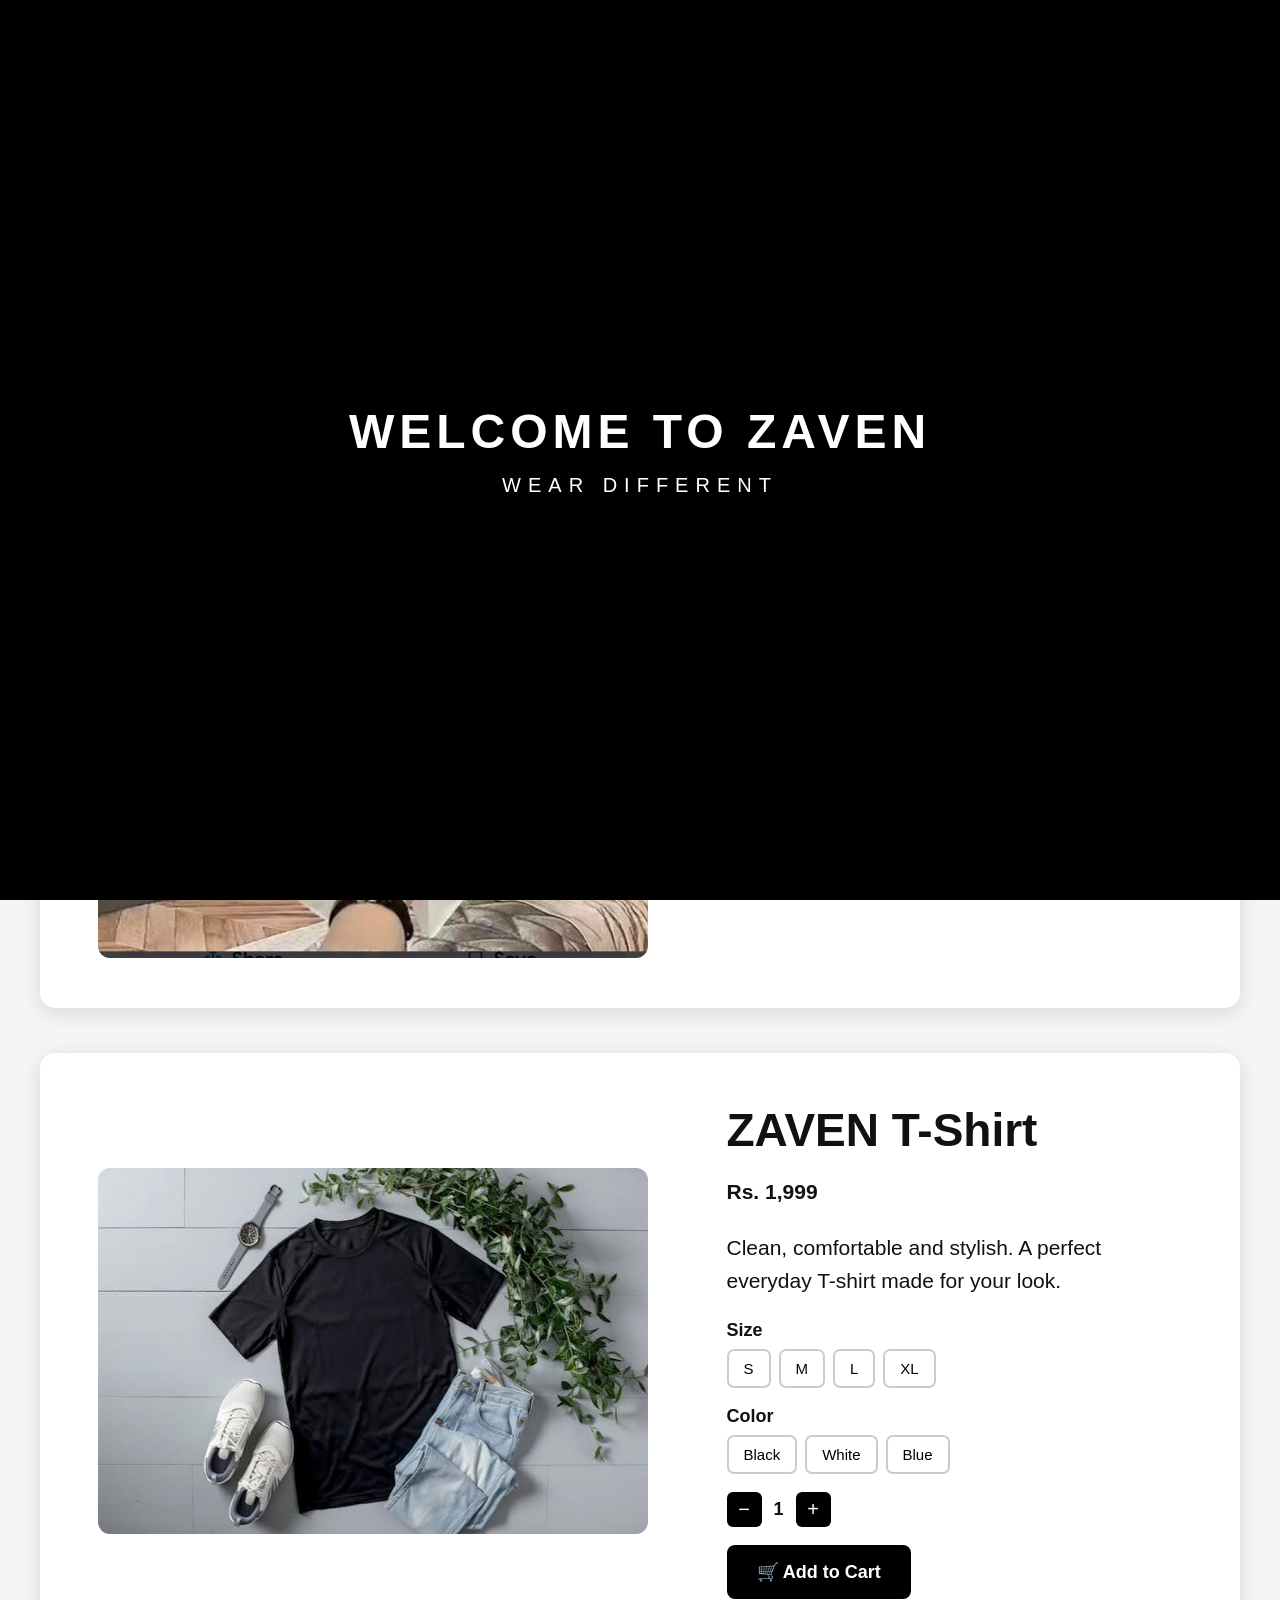
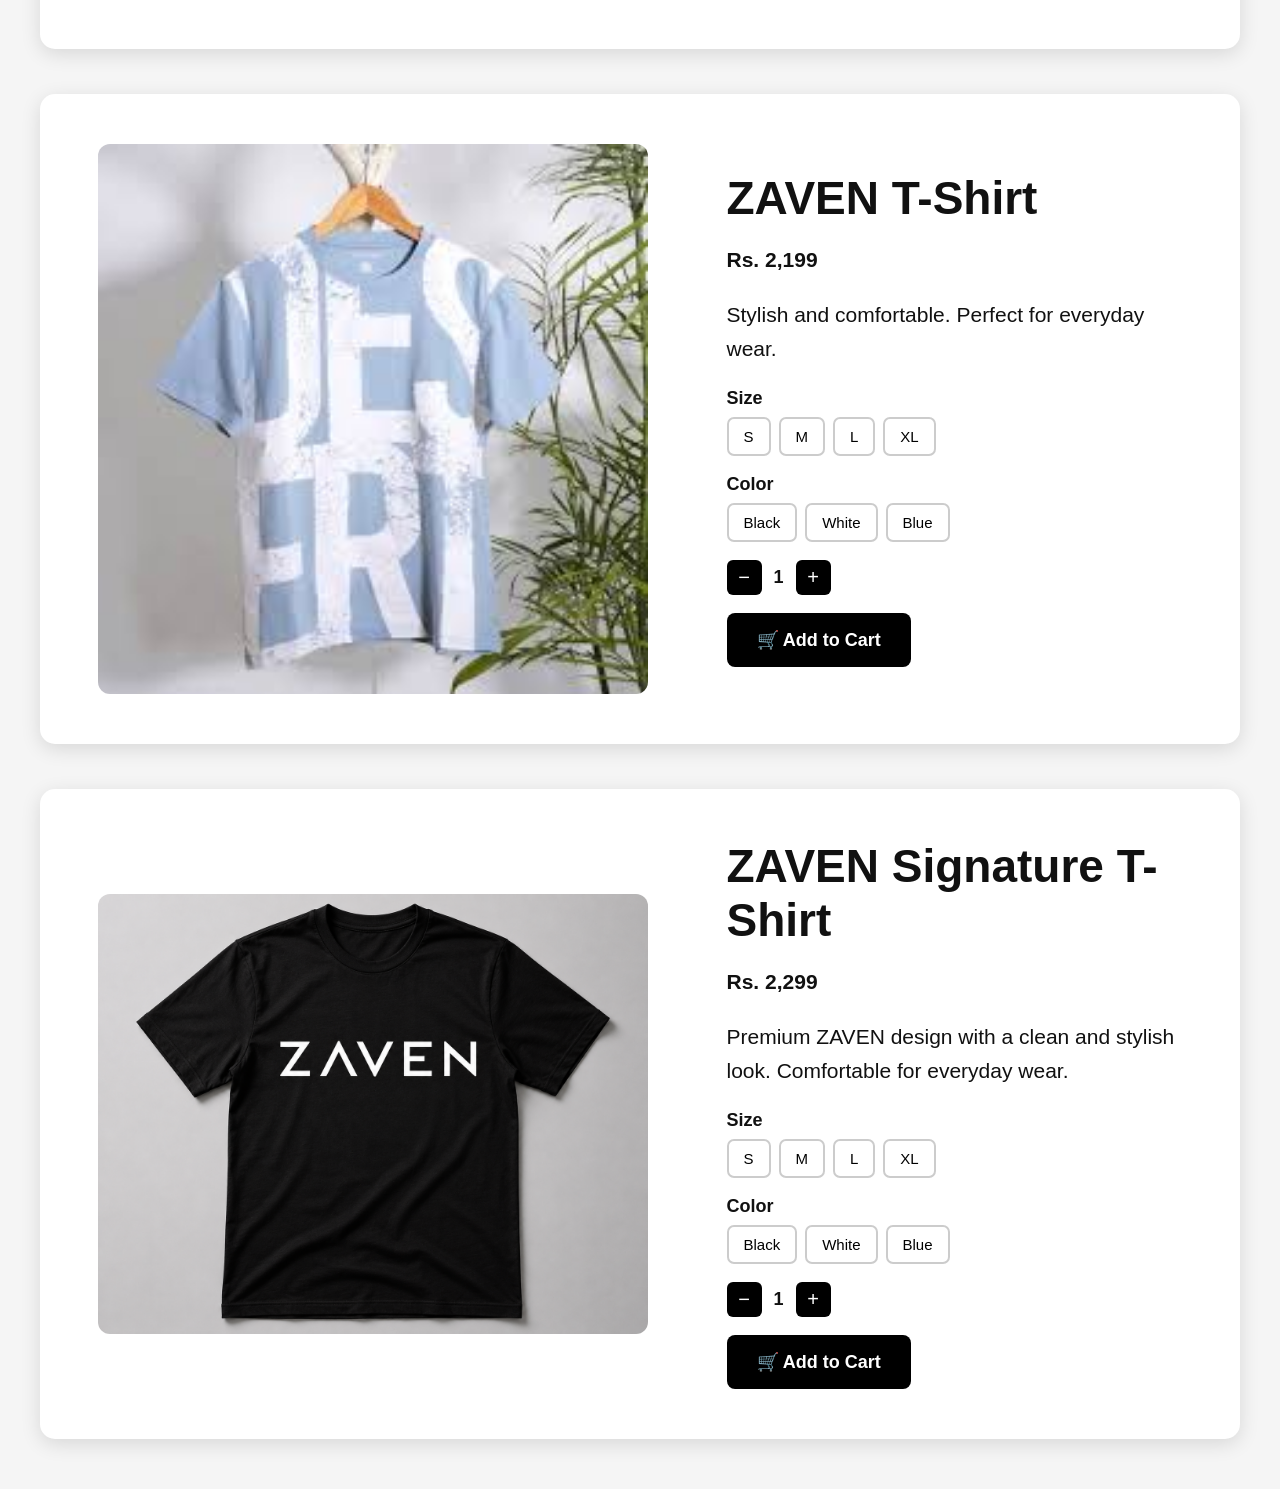
==== commit b252d5ce: "Update index.html" ====
--- a/index.html
+++ b/index.html
@@ -4,9 +4,7 @@
 <head>
     <meta charset="UTF-8">
     <meta name="viewport" content="width=device-width, initial-scale=1.0">
-
     <title>ZAVEN - Wear Different</title>
-
     <link rel="stylesheet" href="style.css">
 </head>
 
@@ -17,11 +15,8 @@
 <div class="welcome-screen" id="welcomeScreen">
 
     <div class="welcome-content">
-
         <h1>WELCOME TO ZAVEN</h1>
-
         <p>WEAR DIFFERENT</p>
-
     </div>
 
 </div>
@@ -32,33 +27,19 @@
 <header>
 
     <div class="brand">
-
-        <img
-            src="zaven-logo.png"
-            alt="ZAVEN Logo"
-            class="logo">
-
-    </div>
-
+        <img src="zaven-logo.png" alt="ZAVEN Logo" class="logo">
+    </div>
 
     <nav>
-
         <a href="#">Home</a>
         <a href="#shop">Shop</a>
         <a href="#about">About</a>
         <a href="#contact">Contact</a>
-
     </nav>
 
-
-    <button
-        class="cart-button"
-        onclick="openCart()">
-
+    <button class="cart-button" onclick="openCart()">
         🛒 CART
-
         <span id="cartCount">0</span>
-
     </button>
 
 </header>
@@ -69,343 +50,283 @@
 <main class="products" id="shop">
 
 
-    <!-- PRODUCT 1 -->
-
-    <section
-        class="product"
-        data-name="Premium T-Shirt"
-        data-price="2499">
-
-        <div class="product-image">
-
-            <img
-                src="shirt-new.jpg"
-                alt="ZAVEN Premium T-Shirt"
-                onclick="openImageZoom(this)">
-
-        </div>
-
-
-        <div class="product-info">
-
-            <h2>Premium T-Shirt</h2>
-
-            <p class="price">Rs. 2,499</p>
-
-            <p>
-                Premium quality T-shirt.
-                Comfortable, stylish and perfect
-                for everyday wear.
-            </p>
-
-
-            <div class="choice">
-
-                <label>Size</label>
-
-                <div class="options">
-
-                    <button class="option size-option">S</button>
-                    <button class="option size-option">M</button>
-                    <button class="option size-option">L</button>
-                    <button class="option size-option">XL</button>
-
-                </div>
-
-            </div>
-
-
-            <div class="choice">
-
-                <label>Color</label>
-
-                <div class="options">
-
-                    <button class="option color-option">Black</button>
-                    <button class="option color-option">White</button>
-                    <button class="option color-option">Blue</button>
-
-                </div>
-
-            </div>
-
-
-            <div class="product-quantity">
-
-                <button onclick="changeProductQty(this, -1)">−</button>
-
-                <span>1</span>
-
-                <button onclick="changeProductQty(this, 1)">+</button>
-
-            </div>
-
-
-            <button
-                class="buy-button"
-                onclick="addProduct(this)">
-
-                🛒 Add to Cart
-
-            </button>
-
-        </div>
-
-    </section>
-
-
-    <!-- PRODUCT 2 -->
-
-    <section
-        class="product"
-        data-name="Classic T-Shirt"
-        data-price="1999">
-
-        <div class="product-image">
-
-            <img
-                src="shirt2.jpg"
-                alt="ZAVEN Classic T-Shirt"
-                onclick="openImageZoom(this)">
-
-        </div>
-
-
-        <div class="product-info">
-
-            <h2>Classic T-Shirt</h2>
-
-            <p class="price">Rs. 1,999</p>
-
-            <p>
-                Clean, comfortable and stylish.
-                A classic everyday T-shirt
-                made for your look.
-            </p>
-
-
-            <div class="choice">
-
-                <label>Size</label>
-
-                <div class="options">
-
-                    <button class="option size-option">S</button>
-                    <button class="option size-option">M</button>
-                    <button class="option size-option">L</button>
-                    <button class="option size-option">XL</button>
-
-                </div>
-
-            </div>
-
-
-            <div class="choice">
-
-                <label>Color</label>
-
-                <div class="options">
-
-                    <button class="option color-option">Black</button>
-                    <button class="option color-option">White</button>
-                    <button class="option color-option">Blue</button>
-
-                </div>
-
-            </div>
-
-
-            <div class="product-quantity">
-
-                <button onclick="changeProductQty(this, -1)">−</button>
-
-                <span>1</span>
-
-                <button onclick="changeProductQty(this, 1)">+</button>
-
-            </div>
-
-
-            <button
-                class="buy-button"
-                onclick="addProduct(this)">
-
-                🛒 Add to Cart
-
-            </button>
-
-        </div>
-
-    </section>
-
-
-    <!-- PRODUCT 3 -->
-
-    <section
-        class="product"
-        data-name="ZAVEN T-Shirt"
-        data-price="2199">
-
-        <div class="product-image">
-
-            <img
-                src="shirt3.jpg"
-                alt="ZAVEN T-Shirt"
-                onclick="openImageZoom(this)">
-
-        </div>
-
-
-        <div class="product-info">
-
-            <h2>ZAVEN T-Shirt</h2>
-
-            <p class="price">Rs. 2,199</p>
-
-            <p>
-                Stylish and comfortable.
-                Perfect for everyday wear.
-            </p>
-
-
-            <div class="choice">
-
-                <label>Size</label>
-
-                <div class="options">
-
-                    <button class="option size-option">S</button>
-                    <button class="option size-option">M</button>
-                    <button class="option size-option">L</button>
-                    <button class="option size-option">XL</button>
-
-                </div>
-
-            </div>
-
-
-            <div class="choice">
-
-                <label>Color</label>
-
-                <div class="options">
-
-                    <button class="option color-option">Black</button>
-                    <button class="option color-option">White</button>
-                    <button class="option color-option">Blue</button>
-
-                </div>
-
-            </div>
-
-
-            <div class="product-quantity">
-
-                <button onclick="changeProductQty(this, -1)">−</button>
-
-                <span>1</span>
-
-                <button onclick="changeProductQty(this, 1)">+</button>
-
-            </div>
-
-
-            <button
-                class="buy-button"
-                onclick="addProduct(this)">
-
-                🛒 Add to Cart
-
-            </button>
-
-        </div>
-
-    </section>
-
-
-    <!-- PRODUCT 4 -->
-
-    <section
-        class="product"
-        data-name="ZAVEN Signature T-Shirt"
-        data-price="2299">
-
-        <div class="product-image">
-
-            <img
-                src="shirt4.jpg"
-                alt="ZAVEN Signature T-Shirt"
-                onclick="openImageZoom(this)">
-
-        </div>
-
-
-        <div class="product-info">
-
-            <h2>ZAVEN Signature T-Shirt</h2>
-
-            <p class="price">Rs. 2,299</p>
-
-            <p>
-                Premium ZAVEN design with a clean
-                and stylish look. Comfortable for
-                everyday wear.
-            </p>
-
-
-            <div class="choice">
-
-                <label>Size</label>
-
-                <div class="options">
-
-                    <button class="option size-option">S</button>
-                    <button class="option size-option">M</button>
-                    <button class="option size-option">L</button>
-                    <button class="option size-option">XL</button>
-
-                </div>
-
-            </div>
-
-
-            <div class="choice">
-
-                <label>Color</label>
-
-                <div class="options">
-
-                    <button class="option color-option">Black</button>
-                    <button class="option color-option">White</button>
-                    <button class="option color-option">Blue</button>
-
-                </div>
-
-            </div>
-
-
-            <div class="product-quantity">
-
-                <button onclick="changeProductQty(this, -1)">−</button>
-
-                <span>1</span>
-
-                <button onclick="changeProductQty(this, 1)">+</button>
-
-            </div>
-
-
-            <button
-                class="buy-button"
-                onclick="addProduct(this)">
-
-                🛒 Add to Cart
-
-            </button>
-
-        </div>
-
-    </section>
+<!-- PRODUCT 1 -->
+
+<section class="product" data-name="Premium T-Shirt" data-price="2499">
+
+    <div class="product-image">
+
+        <img
+            src="shirt-new.jpg"
+            alt="ZAVEN Premium T-Shirt"
+            onclick="openImageZoom(this)"
+        >
+
+    </div>
+
+    <div class="product-info">
+
+        <h2>Premium T-Shirt</h2>
+
+        <p class="price">Rs. 2,499</p>
+
+        <p>
+            Premium quality T-shirt.
+            Comfortable, stylish and perfect
+            for everyday wear.
+        </p>
+
+        <div class="choice">
+
+            <label>Size</label>
+
+            <div class="options">
+                <button class="option size-option">S</button>
+                <button class="option size-option">M</button>
+                <button class="option size-option">L</button>
+                <button class="option size-option">XL</button>
+            </div>
+
+        </div>
+
+        <div class="choice">
+
+            <label>Color</label>
+
+            <div class="options">
+                <button class="option color-option">Black</button>
+                <button class="option color-option">White</button>
+                <button class="option color-option">Blue</button>
+            </div>
+
+        </div>
+
+        <div class="product-quantity">
+
+            <button onclick="changeProductQty(this,-1)">−</button>
+
+            <span>1</span>
+
+            <button onclick="changeProductQty(this,1)">+</button>
+
+        </div>
+
+        <button class="buy-button" onclick="addProduct(this)">
+            🛒 Add to Cart
+        </button>
+
+    </div>
+
+</section>
+
+
+<!-- PRODUCT 2 - SHIRT 5 -->
+
+<section class="product" data-name="ZAVEN T-Shirt" data-price="1999">
+
+    <div class="product-image">
+
+        <img
+            src="shirt5.jpg"
+            alt="ZAVEN T-Shirt"
+            onclick="openImageZoom(this)"
+        >
+
+    </div>
+
+    <div class="product-info">
+
+        <h2>ZAVEN T-Shirt</h2>
+
+        <p class="price">Rs. 1,999</p>
+
+        <p>
+            Clean, comfortable and stylish.
+            A perfect everyday T-shirt
+            made for your look.
+        </p>
+
+        <div class="choice">
+
+            <label>Size</label>
+
+            <div class="options">
+                <button class="option size-option">S</button>
+                <button class="option size-option">M</button>
+                <button class="option size-option">L</button>
+                <button class="option size-option">XL</button>
+            </div>
+
+        </div>
+
+        <div class="choice">
+
+            <label>Color</label>
+
+            <div class="options">
+                <button class="option color-option">Black</button>
+                <button class="option color-option">White</button>
+                <button class="option color-option">Blue</button>
+            </div>
+
+        </div>
+
+        <div class="product-quantity">
+
+            <button onclick="changeProductQty(this,-1)">−</button>
+
+            <span>1</span>
+
+            <button onclick="changeProductQty(this,1)">+</button>
+
+        </div>
+
+        <button class="buy-button" onclick="addProduct(this)">
+            🛒 Add to Cart
+        </button>
+
+    </div>
+
+</section>
+
+
+<!-- PRODUCT 3 -->
+
+<section class="product" data-name="ZAVEN T-Shirt 3" data-price="2199">
+
+    <div class="product-image">
+
+        <img
+            src="shirt3.jpg"
+            alt="ZAVEN T-Shirt 3"
+            onclick="openImageZoom(this)"
+        >
+
+    </div>
+
+    <div class="product-info">
+
+        <h2>ZAVEN T-Shirt</h2>
+
+        <p class="price">Rs. 2,199</p>
+
+        <p>
+            Stylish and comfortable.
+            Perfect for everyday wear.
+        </p>
+
+        <div class="choice">
+
+            <label>Size</label>
+
+            <div class="options">
+                <button class="option size-option">S</button>
+                <button class="option size-option">M</button>
+                <button class="option size-option">L</button>
+                <button class="option size-option">XL</button>
+            </div>
+
+        </div>
+
+        <div class="choice">
+
+            <label>Color</label>
+
+            <div class="options">
+                <button class="option color-option">Black</button>
+                <button class="option color-option">White</button>
+                <button class="option color-option">Blue</button>
+            </div>
+
+        </div>
+
+        <div class="product-quantity">
+
+            <button onclick="changeProductQty(this,-1)">−</button>
+
+            <span>1</span>
+
+            <button onclick="changeProductQty(this,1)">+</button>
+
+        </div>
+
+        <button class="buy-button" onclick="addProduct(this)">
+            🛒 Add to Cart
+        </button>
+
+    </div>
+
+</section>
+
+
+<!-- PRODUCT 4 -->
+
+<section class="product" data-name="ZAVEN Signature T-Shirt" data-price="2299">
+
+    <div class="product-image">
+
+        <img
+            src="shirt4.jpg"
+            alt="ZAVEN Signature T-Shirt"
+            onclick="openImageZoom(this)"
+        >
+
+    </div>
+
+    <div class="product-info">
+
+        <h2>ZAVEN Signature T-Shirt</h2>
+
+        <p class="price">Rs. 2,299</p>
+
+        <p>
+            Premium ZAVEN design with a clean
+            and stylish look. Comfortable for
+            everyday wear.
+        </p>
+
+        <div class="choice">
+
+            <label>Size</label>
+
+            <div class="options">
+                <button class="option size-option">S</button>
+                <button class="option size-option">M</button>
+                <button class="option size-option">L</button>
+                <button class="option size-option">XL</button>
+            </div>
+
+        </div>
+
+        <div class="choice">
+
+            <label>Color</label>
+
+            <div class="options">
+                <button class="option color-option">Black</button>
+                <button class="option color-option">White</button>
+                <button class="option color-option">Blue</button>
+            </div>
+
+        </div>
+
+        <div class="product-quantity">
+
+            <button onclick="changeProductQty(this,-1)">−</button>
+
+            <span>1</span>
+
+            <button onclick="changeProductQty(this,1)">+</button>
+
+        </div>
+
+        <button class="buy-button" onclick="addProduct(this)">
+            🛒 Add to Cart
+        </button>
+
+    </div>
+
+</section>
 
 </main>
 
@@ -415,71 +336,53 @@
 <div
     class="image-zoom-overlay"
     id="imageZoomOverlay"
-    onclick="closeImageZoom()">
+    onclick="closeImageZoom()"
+>
 
     <button
         class="image-zoom-close"
-        onclick="event.stopPropagation(); closeImageZoom()">
-
+        onclick="event.stopPropagation(); closeImageZoom()"
+    >
         ×
-
     </button>
-
 
     <img
         id="zoomedProductImage"
         src=""
         alt="Product Image"
-        onclick="event.stopPropagation()">
+        onclick="event.stopPropagation()"
+    >
 
 </div>
 
 
 <!-- ================= CART ================= -->
 
-<div
-    class="overlay"
-    id="cartOverlay">
+<div class="overlay" id="cartOverlay">
 
     <div class="cart-box">
 
-        <button
-            class="close-button"
-            onclick="closeCart()">
-
-            ×
-
-        </button>
-
+        <button class="close-button" onclick="closeCart()">×</button>
 
         <h2>🛒 Your Cart</h2>
 
-
         <div id="cartItems"></div>
 
-
         <div class="cart-summary">
 
             <div>
-
                 <span>Products Total</span>
-
-                <strong id="cartProductsTotal">
-                    Rs. 0
-                </strong>
-
-            </div>
-
-        </div>
-
+                <strong id="cartProductsTotal">Rs. 0</strong>
+            </div>
+
+        </div>
 
         <button
             class="checkout-button"
             id="checkoutButton"
-            onclick="openCheckout()">
-
+            onclick="openCheckout()"
+        >
             CHECKOUT
-
         </button>
 
     </div>
@@ -489,66 +392,38 @@
 
 <!-- ================= CHECKOUT ================= -->
 
-<div
-    class="overlay"
-    id="checkoutOverlay">
+<div class="overlay" id="checkoutOverlay">
 
     <div class="checkout-box">
 
-        <button
-            class="close-button"
-            onclick="closeCheckout()">
-
-            ×
-
-        </button>
-
+        <button class="close-button" onclick="closeCheckout()">×</button>
 
         <h2>📦 Complete Your Order</h2>
 
-
         <div class="final-total">
 
             <div>
-
                 <span>Products Total</span>
-
-                <strong id="finalProductsTotal">
-                    Rs. 0
-                </strong>
-
-            </div>
-
+                <strong id="finalProductsTotal">Rs. 0</strong>
+            </div>
 
             <div>
-
                 <span>Delivery Charges</span>
-
                 <strong>Rs. 200</strong>
-
-            </div>
-
+            </div>
 
             <hr>
 
-
             <div class="grand-total">
-
                 <span>Grand Total</span>
-
-                <strong id="grandTotal">
-                    Rs. 0
-                </strong>
-
-            </div>
-
-        </div>
-
+                <strong id="grandTotal">Rs. 0</strong>
+            </div>
+
+        </div>
 
         <div class="cod">
             💵 Cash on Delivery
         </div>
-
 
         <form onsubmit="placeOrder(event)">
 
@@ -558,8 +433,8 @@
                 type="text"
                 id="customerName"
                 placeholder="Enter your name"
-                required>
-
+                required
+            >
 
             <label>Phone Number</label>
 
@@ -567,8 +442,8 @@
                 type="tel"
                 id="customerPhone"
                 placeholder="03XXXXXXXXX"
-                required>
-
+                required
+            >
 
             <label>City</label>
 
@@ -576,23 +451,19 @@
                 type="text"
                 id="customerCity"
                 placeholder="Enter your city"
-                required>
-
+                required
+            >
 
             <label>Delivery Address</label>
 
             <textarea
                 id="customerAddress"
                 placeholder="Enter complete delivery address"
-                required></textarea>
-
-
-            <button
-                type="submit"
-                class="place-order">
-
+                required
+            ></textarea>
+
+            <button type="submit" class="place-order">
                 📲 Place Order on WhatsApp
-
             </button>
 
         </form>
@@ -675,9 +546,7 @@
     if (event.key === "Escape") {
 
         closeImageZoom();
-
         closeCart();
-
         closeCheckout();
 
     }
@@ -723,9 +592,7 @@
     quantity += amount;
 
     if (quantity < 1) {
-
         quantity = 1;
-
     }
 
     span.innerText = quantity;
@@ -747,20 +614,14 @@
         Number(product.dataset.price);
 
     const image =
-        product
-            .querySelector("img")
-            .getAttribute("src");
+        product.querySelector("img").getAttribute("src");
 
 
     const sizeButton =
-        product.querySelector(
-            ".size-option.selected"
-        );
+        product.querySelector(".size-option.selected");
 
     const colorButton =
-        product.querySelector(
-            ".color-option.selected"
-        );
+        product.querySelector(".color-option.selected");
 
 
     const size =
@@ -777,9 +638,7 @@
     const quantity =
         Number(
             product
-                .querySelector(
-                    ".product-quantity span"
-                )
+                .querySelector(".product-quantity span")
                 .innerText
         );
 
@@ -816,22 +675,18 @@
     }
 
 
-    button.innerText =
-        "✓ Added to Cart";
+    button.innerText = "✓ Added to Cart";
 
 
     setTimeout(function () {
 
-        button.innerText =
-            "🛒 Add to Cart";
+        button.innerText = "🛒 Add to Cart";
 
     }, 1200);
 
 
     product
-        .querySelector(
-            ".product-quantity span"
-        )
+        .querySelector(".product-quantity span")
         .innerText = "1";
 
 
@@ -904,23 +759,22 @@
                 <div class="cart-qty">
 
                     <button
-                        onclick="changeCartQty(${index}, -1)">
+                        onclick="changeCartQty(${index},-1)"
+                    >
                         −
                     </button>
 
-                    <span>
-                        ${item.quantity}
-                    </span>
+                    <span>${item.quantity}</span>
 
                     <button
-                        onclick="changeCartQty(${index}, 1)">
+                        onclick="changeCartQty(${index},1)"
+                    >
                         +
                     </button>
 
                 </div>
 
             </div>
-
 
             <div class="cart-right">
 
@@ -930,10 +784,9 @@
 
                 <button
                     class="remove"
-                    onclick="removeProduct(${index})">
-
+                    onclick="removeProduct(${index})"
+                >
                     ❌
-
                 </button>
 
             </div>
@@ -956,8 +809,7 @@
 
     document.getElementById(
         "checkoutButton"
-    ).disabled =
-        cart.length === 0;
+    ).disabled = cart.length === 0;
 
 }
 
@@ -968,13 +820,11 @@
 
     cart[index].quantity += amount;
 
-
     if (cart[index].quantity <= 0) {
 
         cart.splice(index, 1);
 
     }
-
 
     updateCart();
 
@@ -1096,31 +946,19 @@
 
 
     const name =
-        document.getElementById(
-            "customerName"
-        ).value;
-
+        document.getElementById("customerName").value;
 
     const phone =
-        document.getElementById(
-            "customerPhone"
-        ).value;
-
+        document.getElementById("customerPhone").value;
 
     const city =
-        document.getElementById(
-            "customerCity"
-        ).value;
-
+        document.getElementById("customerCity").value;
 
     const address =
-        document.getElementById(
-            "customerAddress"
-        ).value;
+        document.getElementById("customerAddress").value;
 
 
     let productsTotal = 0;
-
 
     let message =
         "ZAVEN NEW ORDER\n\n";
@@ -1131,25 +969,21 @@
         name +
         "\n";
 
-
     message +=
         "Phone: " +
         phone +
         "\n";
 
-
     message +=
         "City: " +
         city +
         "\n";
 
-
     message +=
         "Address: " +
         address +
         "\n\n";
 
-
     message +=
         "ORDER DETAILS:\n\n";
 
@@ -1163,7 +997,8 @@
 
 
         message +=
-            item.name + "\n";
+            item.name +
+            "\n";
 
         message +=
             "Size: " +
@@ -1197,18 +1032,15 @@
         productsTotal.toLocaleString() +
         "\n";
 
-
     message +=
         "Delivery Charges: Rs. " +
         DELIVERY.toLocaleString() +
         "\n";
 
-
     message +=
         "GRAND TOTAL: Rs. " +
         grandTotal.toLocaleString() +
         "\n";
-
 
     message +=
         "Payment: Cash on Delivery";
@@ -1234,5 +1066,4 @@
 </script>
 
 </body>
-
 </html>
--- a/style.css
+++ b/style.css
@@ -14,7 +14,6 @@
 /* ================= WELCOME ================= */
 
 .welcome-screen {
-
     position: fixed;
 
     inset: 0;
@@ -38,195 +37,122 @@
     transition:
         opacity 0.7s ease,
         visibility 0.7s ease;
-
 }
 
 
 .welcome-screen.hide {
-
     opacity: 0;
-
     visibility: hidden;
-
 }
 
 
 .welcome-content {
-
     text-align: center;
 
     animation:
         welcomeAnimation 1.2s ease;
-
-}
-
-
-.welcome-shirt {
-
-    width: 260px;
-
-    max-width: 70vw;
-
-    max-height: 55vh;
-
-    object-fit: contain;
+}
+
+
+.welcome-content h1 {
+    font-size: 48px;
+
+    letter-spacing: 5px;
+
+    margin-bottom: 15px;
+}
+
+
+.welcome-content p {
+    font-size: 20px;
+
+    letter-spacing: 7px;
+}
+
+
+@keyframes welcomeAnimation {
+
+    from {
+        opacity: 0;
+
+        transform: scale(0.8);
+    }
+
+    to {
+        opacity: 1;
+
+        transform: scale(1);
+    }
+}
+
+
+/* ================= HEADER ================= */
+
+header {
+    width: 100%;
+
+    min-height: 130px;
+
+    padding: 20px 50px;
+
+    background: #000;
+
+    color: white;
+
+    display: flex;
+
+    align-items: center;
+
+    justify-content: space-between;
+
+    gap: 25px;
+}
+
+
+.brand {
+    display: flex;
+
+    align-items: center;
+}
+
+
+.logo {
+    width: 200px;
+
+    height: auto;
 
     display: block;
-
-    margin: 0 auto 25px;
-
-    animation:
-        shirtWelcome 1.5s ease;
-
-}
-
-
-.welcome-content h1 {
-
-    font-size: 42px;
-
-    letter-spacing: 4px;
-
-    margin-bottom: 12px;
-
-}
-
-
-.welcome-content p {
+}
+
+
+/* ================= NAVIGATION ================= */
+
+nav {
+    display: flex;
+
+    align-items: center;
+
+    gap: 30px;
+}
+
+
+nav a {
+    color: white;
+
+    text-decoration: none;
 
     font-size: 18px;
-
-    letter-spacing: 6px;
-
-}
-
-
-@keyframes welcomeAnimation {
-
-    from {
-
-        opacity: 0;
-
-        transform: scale(0.8);
-
-    }
-
-    to {
-
-        opacity: 1;
-
-        transform: scale(1);
-
-    }
-
-}
-
-
-@keyframes shirtWelcome {
-
-    from {
-
-        opacity: 0;
-
-        transform:
-            translateY(30px)
-            scale(0.8);
-
-    }
-
-    to {
-
-        opacity: 1;
-
-        transform:
-            translateY(0)
-            scale(1);
-
-    }
-
-}
-
-
-/* ================= HEADER ================= */
-
-header {
-
-    width: 100%;
-
-    min-height: 130px;
-
-    padding: 20px 50px;
-
-    background: #000;
-
-    color: white;
-
-    display: flex;
-
-    align-items: center;
-
-    justify-content: space-between;
-
-    gap: 25px;
-
-}
-
-
-.brand {
-
-    display: flex;
-
-    align-items: center;
-
-}
-
-
-.logo {
-
-    width: 200px;
-
-    height: auto;
-
-    display: block;
-
-}
-
-
-/* ================= NAVIGATION ================= */
-
-nav {
-
-    display: flex;
-
-    align-items: center;
-
-    gap: 30px;
-
-}
-
-
-nav a {
-
-    color: white;
-
-    text-decoration: none;
-
-    font-size: 18px;
-
 }
 
 
 nav a:hover {
-
     text-decoration: underline;
-
 }
 
 
 /* ================= CART BUTTON ================= */
 
 .cart-button {
-
     position: relative;
 
     background: white;
@@ -250,21 +176,17 @@
         rgba(255,255,255,0.3);
 
     transition: 0.2s;
-
 }
 
 
 .cart-button:hover {
-
     transform: scale(1.05);
-
 }
 
 
 /* ================= CART NUMBER ================= */
 
 #cartCount {
-
     position: absolute;
 
     top: -12px;
@@ -294,14 +216,12 @@
     font-size: 14px;
 
     font-weight: bold;
-
 }
 
 
 /* ================= PRODUCTS ================= */
 
 .products {
-
     width: 100%;
 
     max-width: 1400px;
@@ -309,14 +229,12 @@
     margin: 50px auto;
 
     padding: 0 40px;
-
 }
 
 
 /* ================= PRODUCT CARD ================= */
 
 .product {
-
     width: 100%;
 
     min-height: 520px;
@@ -338,23 +256,19 @@
     box-shadow:
         0 5px 20px
         rgba(0,0,0,0.12);
-
 }
 
 
 /* ================= PRODUCT IMAGE ================= */
 
 .product-image {
-
     width: 55%;
 
     text-align: center;
-
 }
 
 
 .product-image img {
-
     width: 100%;
 
     max-width: 550px;
@@ -371,21 +285,17 @@
 
     transition:
         transform 0.2s ease;
-
 }
 
 
 .product-image img:hover {
-
     transform: scale(1.02);
-
 }
 
 
 /* ================= IMAGE BIG VIEW ================= */
 
 .image-zoom-overlay {
-
     position: fixed;
 
     inset: 0;
@@ -402,19 +312,15 @@
     padding: 25px;
 
     z-index: 99999;
-
 }
 
 
 .image-zoom-overlay.active {
-
-    display: flex;
-
+    display: flex;
 }
 
 
 .image-zoom-overlay img {
-
     max-width: 92vw;
 
     max-height: 90vh;
@@ -432,12 +338,10 @@
     box-shadow:
         0 10px 40px
         rgba(0,0,0,0.5);
-
 }
 
 
 .image-zoom-close {
-
     position: absolute;
 
     top: 20px;
@@ -461,70 +365,56 @@
     cursor: pointer;
 
     z-index: 100000;
-
 }
 
 
 .image-zoom-close:hover {
-
     background: #ddd;
-
 }
 
 
 /* ================= PRODUCT INFO ================= */
 
 .product-info {
-
     width: 45%;
-
 }
 
 
 .product-info h2 {
-
     font-size: 46px;
 
     font-weight: 700;
 
     margin-bottom: 18px;
-
 }
 
 
 .price {
-
     font-size: 34px;
 
     font-weight: bold;
 
     margin-bottom: 18px;
-
 }
 
 
 .product-info > p {
-
     font-size: 21px;
 
     line-height: 1.6;
 
     margin-bottom: 22px;
-
 }
 
 
 /* ================= SIZE / COLOR ================= */
 
 .choice {
-
     margin-bottom: 18px;
-
 }
 
 
 .choice label {
-
     display: block;
 
     font-size: 18px;
@@ -532,23 +422,19 @@
     font-weight: bold;
 
     margin-bottom: 8px;
-
 }
 
 
 .options {
-
     display: flex;
 
     flex-wrap: wrap;
 
     gap: 8px;
-
 }
 
 
 .option {
-
     background: white;
 
     color: black;
@@ -562,32 +448,26 @@
     font-size: 15px;
 
     cursor: pointer;
-
 }
 
 
 .option:hover {
-
     border-color: black;
-
 }
 
 
 .option.selected {
-
     background: black;
 
     color: white;
 
     border-color: black;
-
 }
 
 
 /* ================= PRODUCT QUANTITY ================= */
 
 .product-quantity {
-
     display: flex;
 
     align-items: center;
@@ -595,12 +475,10 @@
     gap: 12px;
 
     margin: 18px 0;
-
 }
 
 
 .product-quantity button {
-
     width: 35px;
 
     height: 35px;
@@ -616,23 +494,19 @@
     font-size: 20px;
 
     cursor: pointer;
-
 }
 
 
 .product-quantity span {
-
     font-size: 18px;
 
     font-weight: bold;
-
 }
 
 
 /* ================= ADD TO CART ================= */
 
 .buy-button {
-
     display: inline-block;
 
     background: black;
@@ -650,21 +524,17 @@
     font-weight: bold;
 
     cursor: pointer;
-
 }
 
 
 .buy-button:hover {
-
     background: #333;
-
 }
 
 
 /* ================= OVERLAY ================= */
 
 .overlay {
-
     position: fixed;
 
     inset: 0;
@@ -681,14 +551,11 @@
     padding: 15px;
 
     z-index: 9999;
-
 }
 
 
 .overlay.active {
-
-    display: flex;
-
+    display: flex;
 }
 
 
@@ -696,7 +563,6 @@
 
 .cart-box,
 .checkout-box {
-
     width: 100%;
 
     max-width: 750px;
@@ -712,24 +578,20 @@
     border-radius: 18px;
 
     position: relative;
-
 }
 
 
 .cart-box h2,
 .checkout-box h2 {
-
     font-size: 30px;
 
     margin-bottom: 25px;
-
 }
 
 
 /* ================= CLOSE BUTTON ================= */
 
 .close-button {
-
     position: absolute;
 
     top: 15px;
@@ -749,14 +611,12 @@
     font-size: 20px;
 
     cursor: pointer;
-
 }
 
 
 /* ================= CART ITEM ================= */
 
 .cart-item {
-
     display: flex;
 
     align-items: center;
@@ -766,12 +626,10 @@
     padding: 18px 0;
 
     border-bottom: 1px solid #ddd;
-
 }
 
 
 .cart-item img {
-
     width: 85px;
 
     height: 85px;
@@ -779,35 +637,27 @@
     object-fit: cover;
 
     border-radius: 10px;
-
 }
 
 
 .cart-info {
-
     flex: 1;
-
 }
 
 
 .cart-info h3 {
-
     margin-bottom: 7px;
-
 }
 
 
 .cart-info p {
-
     margin: 4px 0;
 
     font-size: 14px;
-
 }
 
 
 .cart-right {
-
     display: flex;
 
     flex-direction: column;
@@ -815,14 +665,12 @@
     align-items: flex-end;
 
     gap: 12px;
-
 }
 
 
 /* ================= CART QUANTITY ================= */
 
 .cart-qty {
-
     display: flex;
 
     align-items: center;
@@ -830,12 +678,10 @@
     gap: 10px;
 
     margin-top: 10px;
-
 }
 
 
 .cart-qty button {
-
     width: 30px;
 
     height: 30px;
@@ -851,21 +697,17 @@
     font-size: 18px;
 
     cursor: pointer;
-
 }
 
 
 .cart-qty span {
-
-    font-weight: bold;
-
+    font-weight: bold;
 }
 
 
 /* ================= REMOVE ================= */
 
 .remove {
-
     border: none;
 
     background: transparent;
@@ -873,14 +715,12 @@
     cursor: pointer;
 
     font-size: 16px;
-
 }
 
 
 /* ================= EMPTY CART ================= */
 
 .empty-cart {
-
     text-align: center;
 
     padding: 40px;
@@ -888,14 +728,12 @@
     color: #777;
 
     font-size: 19px;
-
 }
 
 
 /* ================= CART SUMMARY ================= */
 
 .cart-summary {
-
     margin-top: 25px;
 
     padding: 20px;
@@ -903,12 +741,10 @@
     background: #f5f5f5;
 
     border-radius: 10px;
-
 }
 
 
 .cart-summary div {
-
     display: flex;
 
     justify-content: space-between;
@@ -916,14 +752,12 @@
     font-size: 20px;
 
     font-weight: bold;
-
 }
 
 
 /* ================= CHECKOUT BUTTON ================= */
 
 .checkout-button {
-
     width: 100%;
 
     margin-top: 20px;
@@ -943,23 +777,19 @@
     font-weight: bold;
 
     cursor: pointer;
-
 }
 
 
 .checkout-button:disabled {
-
     background: #aaa;
 
     cursor: not-allowed;
-
 }
 
 
 /* ================= CHECKOUT TOTAL ================= */
 
 .final-total {
-
     background: #f5f5f5;
 
     padding: 22px;
@@ -967,12 +797,10 @@
     border-radius: 12px;
 
     margin-bottom: 20px;
-
 }
 
 
 .final-total > div {
-
     display: flex;
 
     justify-content: space-between;
@@ -980,36 +808,30 @@
     font-size: 19px;
 
     margin-bottom: 12px;
-
 }
 
 
 .final-total hr {
-
     border: none;
 
     border-top: 1px solid #ccc;
 
     margin: 18px 0;
-
 }
 
 
 .final-total .grand-total {
-
     font-size: 27px;
 
     font-weight: bold;
 
     margin-bottom: 0;
-
 }
 
 
 /* ================= CASH ON DELIVERY ================= */
 
 .cod {
-
     padding: 15px;
 
     margin-bottom: 20px;
@@ -1021,33 +843,27 @@
     font-weight: bold;
 
     text-align: center;
-
 }
 
 
 /* ================= CHECKOUT FORM ================= */
 
 .checkout-box form {
-
     display: flex;
 
     flex-direction: column;
-
 }
 
 
 .checkout-box label {
-
     font-weight: bold;
 
     margin: 12px 0 7px;
-
 }
 
 
 .checkout-box input,
 .checkout-box textarea {
-
     width: 100%;
 
     padding: 14px;
@@ -1059,23 +875,19 @@
     font-size: 16px;
 
     font-family: Arial, sans-serif;
-
 }
 
 
 .checkout-box textarea {
-
     min-height: 120px;
 
     resize: vertical;
-
 }
 
 
 /* ================= WHATSAPP BUTTON ================= */
 
 .place-order {
-
     width: 100%;
 
     margin-top: 22px;
@@ -1095,14 +907,11 @@
     font-weight: bold;
 
     cursor: pointer;
-
 }
 
 
 .place-order:hover {
-
     background: #333;
-
 }
 
 
@@ -1111,53 +920,39 @@
 @media screen and (max-width: 900px) {
 
     header {
-
         padding: 20px 30px;
-
     }
 
 
     .logo {
-
         width: 160px;
-
     }
 
 
     nav {
-
         gap: 18px;
-
     }
 
 
     nav a {
-
         font-size: 16px;
-
     }
 
 
     .product {
-
         gap: 35px;
 
         padding: 35px;
-
     }
 
 
     .product-info h2 {
-
         font-size: 36px;
-
     }
 
 
     .price {
-
         font-size: 28px;
-
     }
 
 }
@@ -1168,7 +963,6 @@
 @media screen and (max-width: 768px) {
 
     header {
-
         padding: 15px;
 
         min-height: auto;
@@ -1178,19 +972,15 @@
         gap: 12px;
 
         text-align: center;
-
     }
 
 
     .logo {
-
         width: 90px;
-
     }
 
 
     nav {
-
         width: 100%;
 
         justify-content: center;
@@ -1198,37 +988,29 @@
         flex-wrap: wrap;
 
         gap: 12px;
-
     }
 
 
     nav a {
-
         font-size: 14px;
-
     }
 
 
     .cart-button {
-
         font-size: 17px;
 
         padding: 13px 22px;
-
     }
 
 
     .products {
-
         margin: 20px auto;
 
         padding: 0 10px;
-
     }
 
 
     .product {
-
         min-height: auto;
 
         flex-direction: column;
@@ -1238,157 +1020,111 @@
         padding: 20px;
 
         text-align: center;
-
     }
 
 
     .product-image {
-
         width: 100%;
-
     }
 
 
     .product-image img {
-
         max-width: 330px;
-
     }
 
 
     .product-info {
-
         width: 100%;
-
     }
 
 
     .product-info h2 {
-
         font-size: 25px;
-
     }
 
 
     .price {
-
         font-size: 22px;
-
     }
 
 
     .product-info > p {
-
         font-size: 15px;
-
     }
 
 
     .choice {
-
         width: 100%;
 
         text-align: left;
-
     }
 
 
     .product-quantity {
-
         justify-content: center;
-
     }
 
 
     .buy-button {
-
         width: 100%;
 
         max-width: 300px;
-
     }
 
 
     .cart-box,
     .checkout-box {
-
         padding: 25px 18px;
 
         max-height: 94vh;
-
     }
 
 
     .cart-item img {
-
         width: 65px;
 
         height: 65px;
-
     }
 
 
     .cart-info h3 {
-
         font-size: 15px;
-
     }
 
 
     .cart-info p {
-
         font-size: 13px;
-
     }
 
 
     .final-total .grand-total {
-
         font-size: 23px;
-
-    }
-
-
-    .welcome-shirt {
-
-        width: 210px;
-
-        max-width: 75vw;
-
     }
 
 
     .welcome-content h1 {
-
-        font-size: 28px;
-
-        letter-spacing: 2px;
-
+        font-size: 30px;
+
+        letter-spacing: 3px;
     }
 
 
     .welcome-content p {
-
-        font-size: 14px;
+        font-size: 15px;
 
         letter-spacing: 4px;
-
     }
 
 
     .image-zoom-overlay {
-
         padding: 15px;
-
     }
 
 
     .image-zoom-overlay img {
-
         max-width: 95vw;
 
         max-height: 85vh;
-
     }
 
 }
@@ -1399,51 +1135,32 @@
 @media screen and (max-width: 400px) {
 
     .logo {
-
         width: 80px;
-
     }
 
 
     .product {
-
         padding: 15px;
-
     }
 
 
     .product-image img {
-
         max-width: 290px;
-
     }
 
 
     .product-info h2 {
-
         font-size: 23px;
-
     }
 
 
     .price {
-
         font-size: 20px;
-
-    }
-
-
-    .welcome-shirt {
-
-        width: 180px;
-
     }
 
 
     .welcome-content h1 {
-
         font-size: 24px;
-
-    }
-
-}
+    }
+
+}
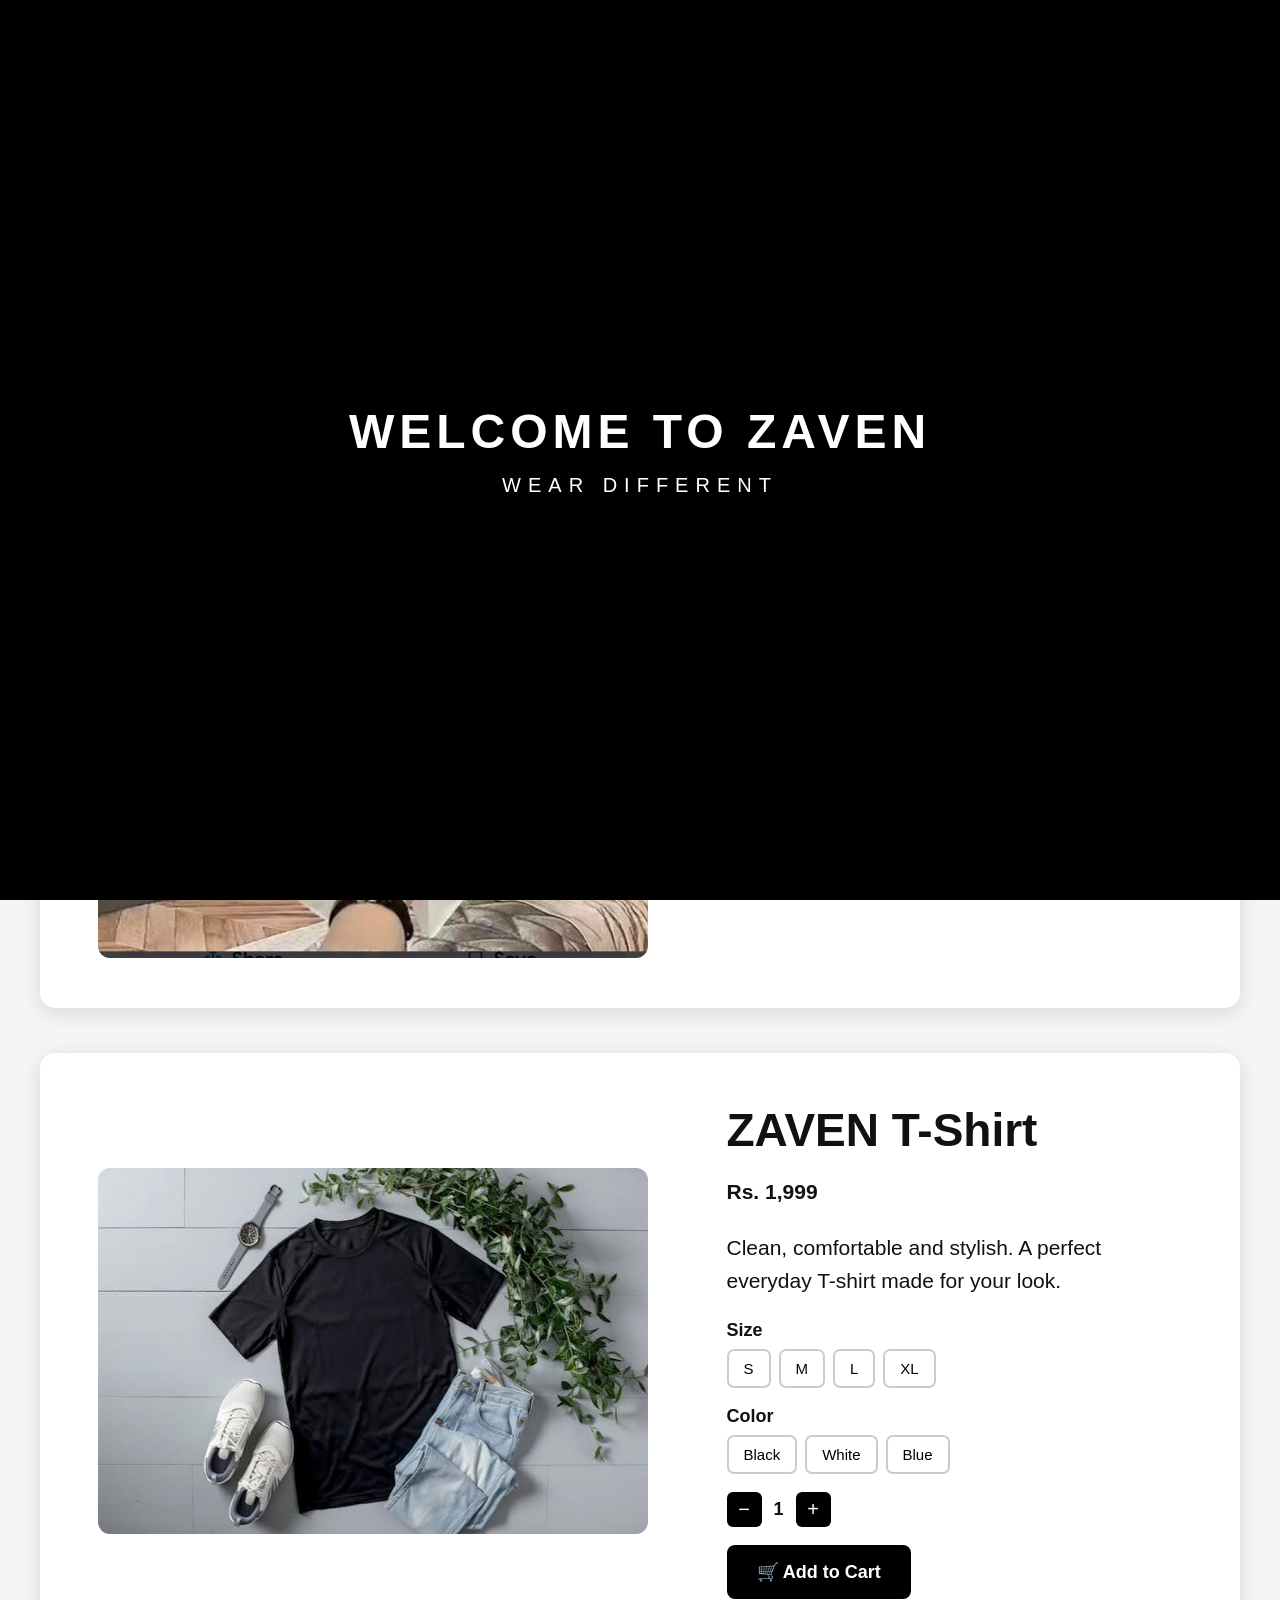
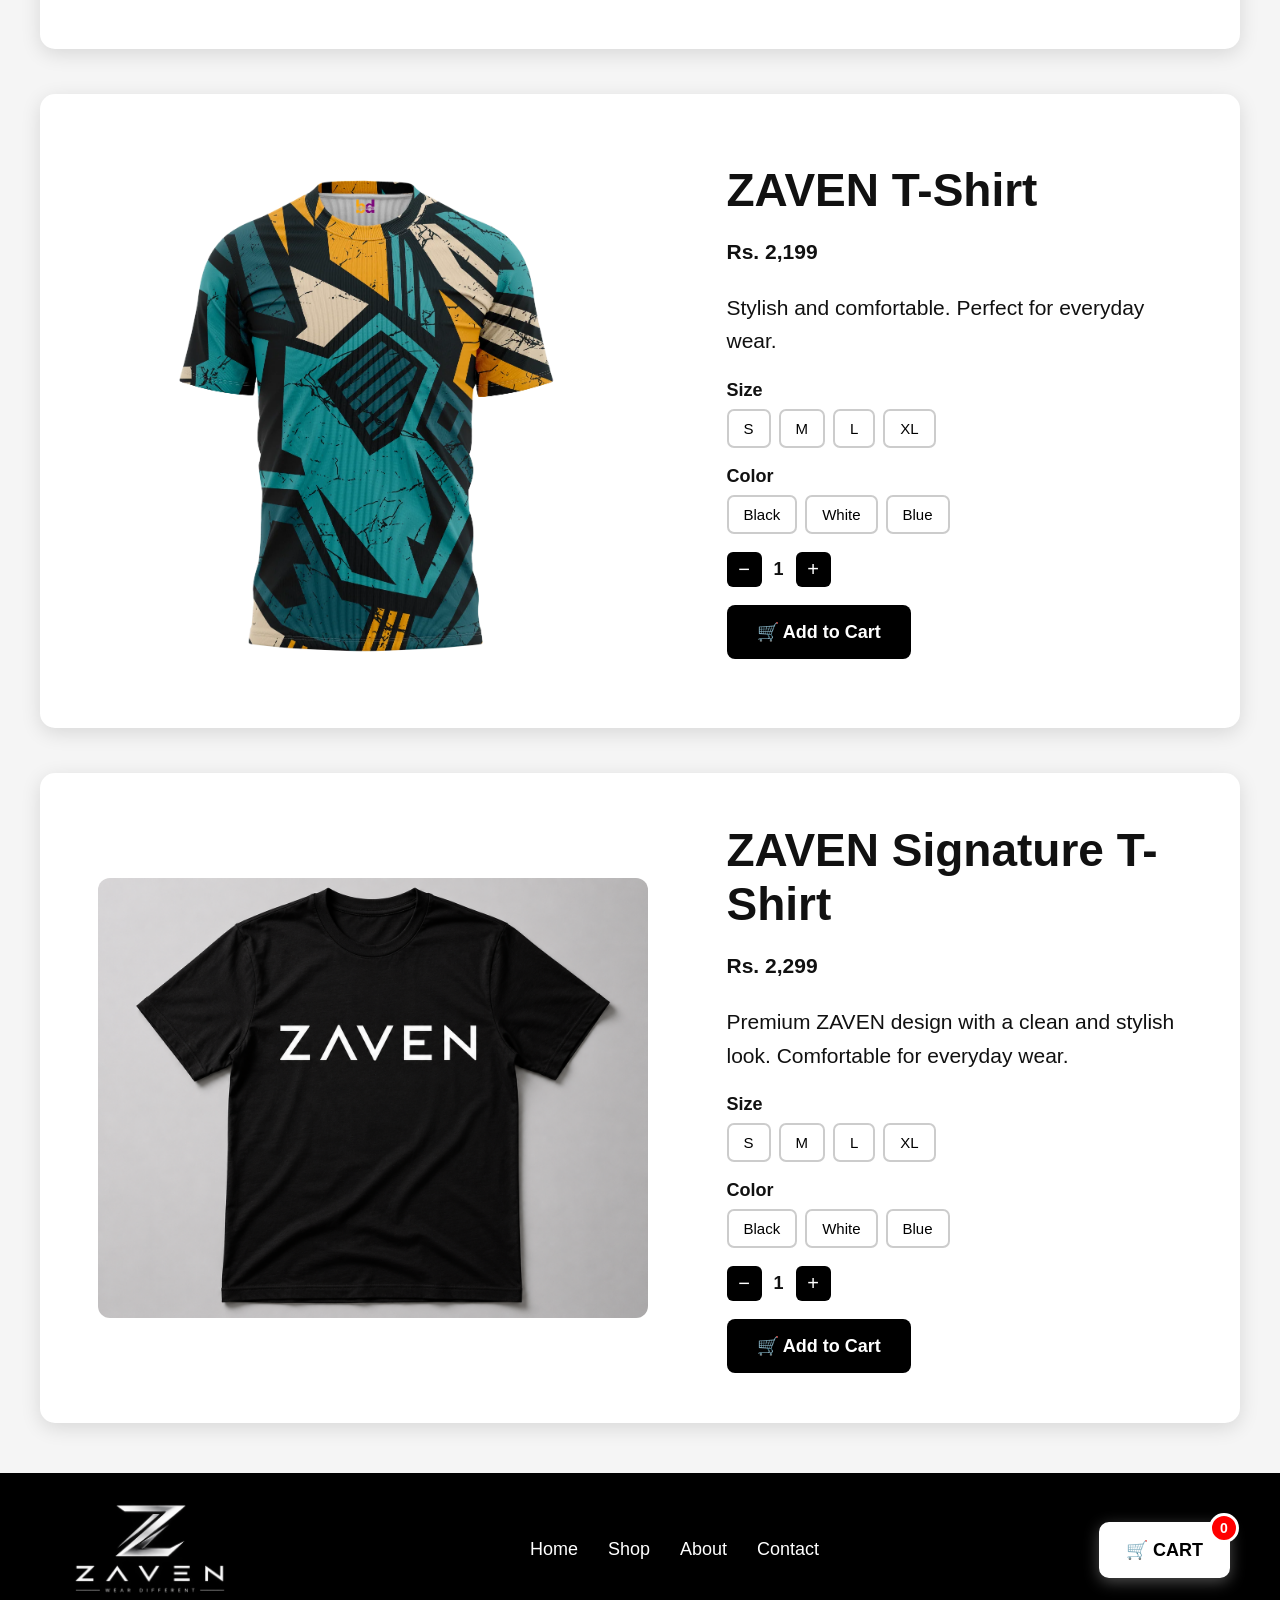
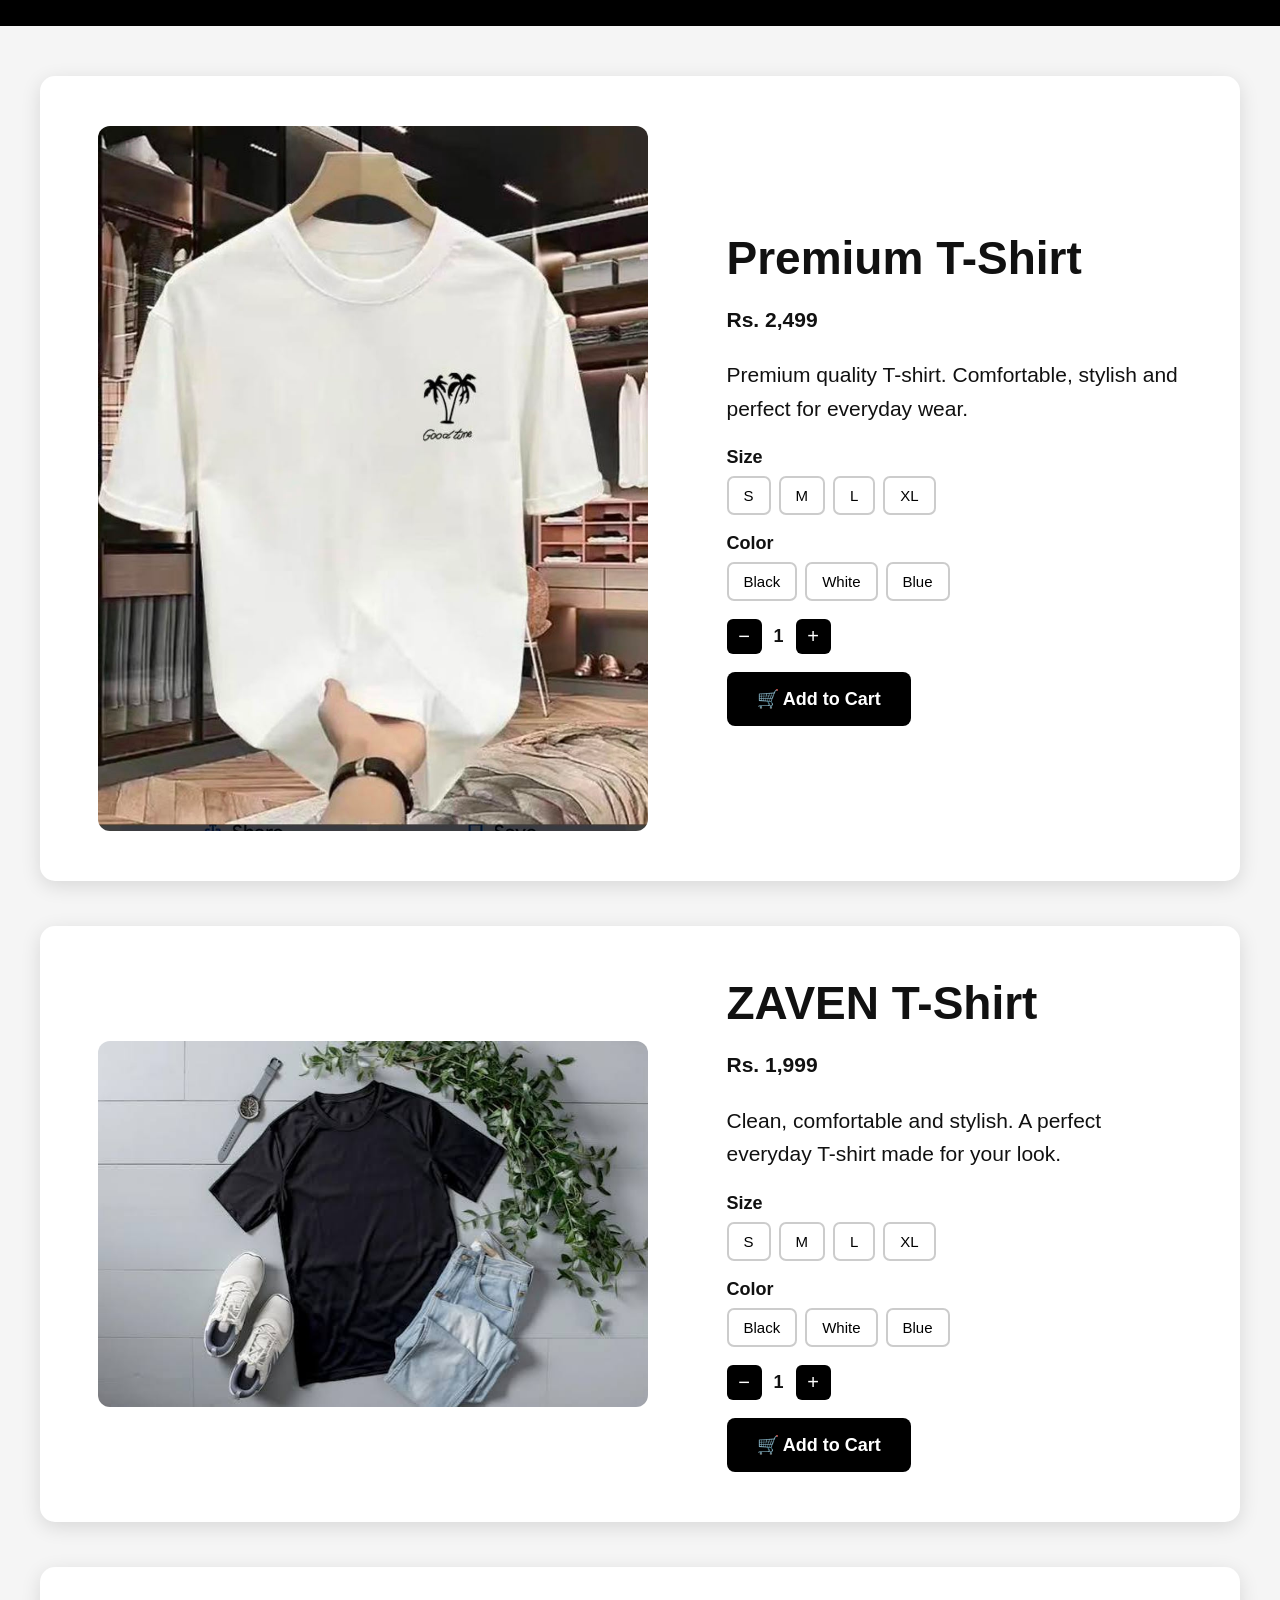
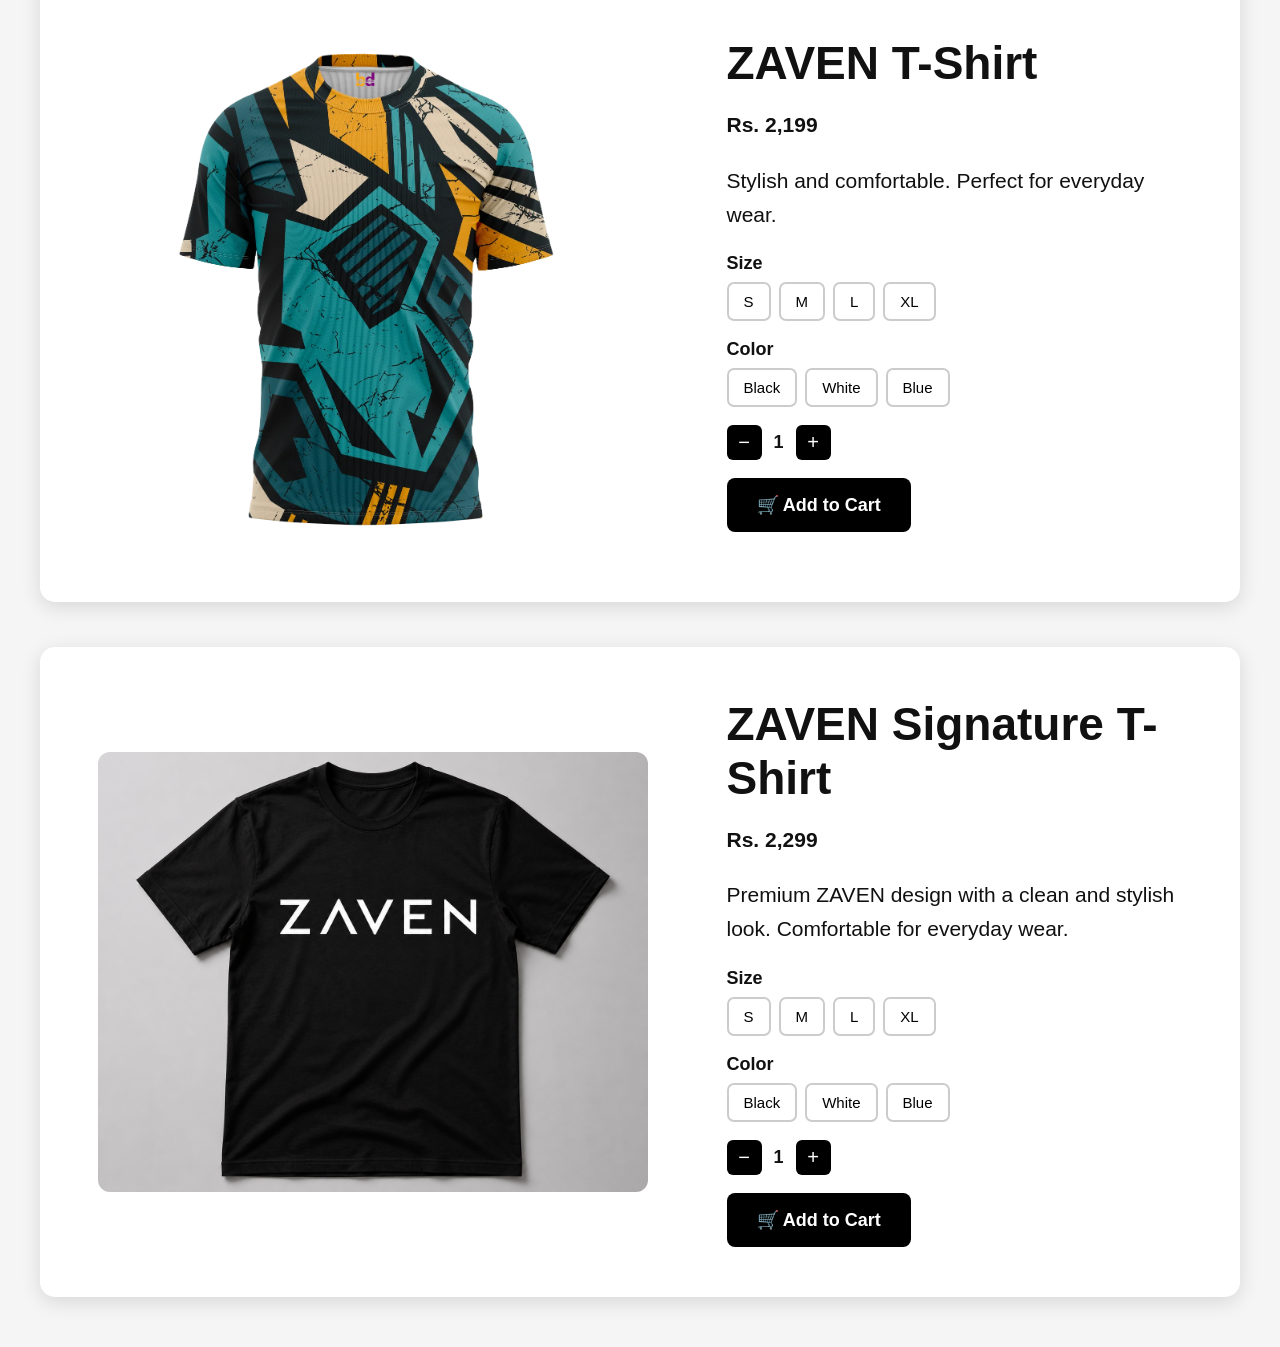
==== commit 807d5017: "Update index.html" ====
--- a/index.html
+++ b/index.html
@@ -190,14 +190,14 @@
 </section>
 
 
-<!-- PRODUCT 3 -->
+<!-- PRODUCT 3 - SHIRT 6 -->
 
 <section class="product" data-name="ZAVEN T-Shirt 3" data-price="2199">
 
     <div class="product-image">
 
         <img
-            src="shirt3.jpg"
+            src="shirt6.jpg"
             alt="ZAVEN T-Shirt 3"
             onclick="openImageZoom(this)"
         >
@@ -1066,4 +1066,1072 @@
 </script>
 
 </body>
+</html><!DOCTYPE html>
+<html lang="en">
+
+<head>
+    <meta charset="UTF-8">
+    <meta name="viewport" content="width=device-width, initial-scale=1.0">
+    <title>ZAVEN - Wear Different</title>
+    <link rel="stylesheet" href="style.css">
+</head>
+
+<body>
+
+<!-- ================= WELCOME ================= -->
+
+<div class="welcome-screen" id="welcomeScreen">
+
+    <div class="welcome-content">
+        <h1>WELCOME TO ZAVEN</h1>
+        <p>WEAR DIFFERENT</p>
+    </div>
+
+</div>
+
+
+<!-- ================= HEADER ================= -->
+
+<header>
+
+    <div class="brand">
+        <img src="zaven-logo.png" alt="ZAVEN Logo" class="logo">
+    </div>
+
+    <nav>
+        <a href="#">Home</a>
+        <a href="#shop">Shop</a>
+        <a href="#about">About</a>
+        <a href="#contact">Contact</a>
+    </nav>
+
+    <button class="cart-button" onclick="openCart()">
+        🛒 CART
+        <span id="cartCount">0</span>
+    </button>
+
+</header>
+
+
+<!-- ================= PRODUCTS ================= -->
+
+<main class="products" id="shop">
+
+
+<!-- PRODUCT 1 -->
+
+<section class="product" data-name="Premium T-Shirt" data-price="2499">
+
+    <div class="product-image">
+
+        <img
+            src="shirt-new.jpg"
+            alt="ZAVEN Premium T-Shirt"
+            onclick="openImageZoom(this)"
+        >
+
+    </div>
+
+    <div class="product-info">
+
+        <h2>Premium T-Shirt</h2>
+
+        <p class="price">Rs. 2,499</p>
+
+        <p>
+            Premium quality T-shirt.
+            Comfortable, stylish and perfect
+            for everyday wear.
+        </p>
+
+        <div class="choice">
+
+            <label>Size</label>
+
+            <div class="options">
+                <button class="option size-option">S</button>
+                <button class="option size-option">M</button>
+                <button class="option size-option">L</button>
+                <button class="option size-option">XL</button>
+            </div>
+
+        </div>
+
+        <div class="choice">
+
+            <label>Color</label>
+
+            <div class="options">
+                <button class="option color-option">Black</button>
+                <button class="option color-option">White</button>
+                <button class="option color-option">Blue</button>
+            </div>
+
+        </div>
+
+        <div class="product-quantity">
+
+            <button onclick="changeProductQty(this,-1)">−</button>
+
+            <span>1</span>
+
+            <button onclick="changeProductQty(this,1)">+</button>
+
+        </div>
+
+        <button class="buy-button" onclick="addProduct(this)">
+            🛒 Add to Cart
+        </button>
+
+    </div>
+
+</section>
+
+
+<!-- PRODUCT 2 - SHIRT 5 -->
+
+<section class="product" data-name="ZAVEN T-Shirt" data-price="1999">
+
+    <div class="product-image">
+
+        <img
+            src="shirt5.jpg"
+            alt="ZAVEN T-Shirt"
+            onclick="openImageZoom(this)"
+        >
+
+    </div>
+
+    <div class="product-info">
+
+        <h2>ZAVEN T-Shirt</h2>
+
+        <p class="price">Rs. 1,999</p>
+
+        <p>
+            Clean, comfortable and stylish.
+            A perfect everyday T-shirt
+            made for your look.
+        </p>
+
+        <div class="choice">
+
+            <label>Size</label>
+
+            <div class="options">
+                <button class="option size-option">S</button>
+                <button class="option size-option">M</button>
+                <button class="option size-option">L</button>
+                <button class="option size-option">XL</button>
+            </div>
+
+        </div>
+
+        <div class="choice">
+
+            <label>Color</label>
+
+            <div class="options">
+                <button class="option color-option">Black</button>
+                <button class="option color-option">White</button>
+                <button class="option color-option">Blue</button>
+            </div>
+
+        </div>
+
+        <div class="product-quantity">
+
+            <button onclick="changeProductQty(this,-1)">−</button>
+
+            <span>1</span>
+
+            <button onclick="changeProductQty(this,1)">+</button>
+
+        </div>
+
+        <button class="buy-button" onclick="addProduct(this)">
+            🛒 Add to Cart
+        </button>
+
+    </div>
+
+</section>
+
+
+<!-- PRODUCT 3 - SHIRT 6 -->
+
+<section class="product" data-name="ZAVEN T-Shirt 3" data-price="2199">
+
+    <div class="product-image">
+
+        <img
+            src="shirt6.jpg"
+            alt="ZAVEN T-Shirt 3"
+            onclick="openImageZoom(this)"
+        >
+
+    </div>
+
+    <div class="product-info">
+
+        <h2>ZAVEN T-Shirt</h2>
+
+        <p class="price">Rs. 2,199</p>
+
+        <p>
+            Stylish and comfortable.
+            Perfect for everyday wear.
+        </p>
+
+        <div class="choice">
+
+            <label>Size</label>
+
+            <div class="options">
+                <button class="option size-option">S</button>
+                <button class="option size-option">M</button>
+                <button class="option size-option">L</button>
+                <button class="option size-option">XL</button>
+            </div>
+
+        </div>
+
+        <div class="choice">
+
+            <label>Color</label>
+
+            <div class="options">
+                <button class="option color-option">Black</button>
+                <button class="option color-option">White</button>
+                <button class="option color-option">Blue</button>
+            </div>
+
+        </div>
+
+        <div class="product-quantity">
+
+            <button onclick="changeProductQty(this,-1)">−</button>
+
+            <span>1</span>
+
+            <button onclick="changeProductQty(this,1)">+</button>
+
+        </div>
+
+        <button class="buy-button" onclick="addProduct(this)">
+            🛒 Add to Cart
+        </button>
+
+    </div>
+
+</section>
+
+
+<!-- PRODUCT 4 -->
+
+<section class="product" data-name="ZAVEN Signature T-Shirt" data-price="2299">
+
+    <div class="product-image">
+
+        <img
+            src="shirt4.jpg"
+            alt="ZAVEN Signature T-Shirt"
+            onclick="openImageZoom(this)"
+        >
+
+    </div>
+
+    <div class="product-info">
+
+        <h2>ZAVEN Signature T-Shirt</h2>
+
+        <p class="price">Rs. 2,299</p>
+
+        <p>
+            Premium ZAVEN design with a clean
+            and stylish look. Comfortable for
+            everyday wear.
+        </p>
+
+        <div class="choice">
+
+            <label>Size</label>
+
+            <div class="options">
+                <button class="option size-option">S</button>
+                <button class="option size-option">M</button>
+                <button class="option size-option">L</button>
+                <button class="option size-option">XL</button>
+            </div>
+
+        </div>
+
+        <div class="choice">
+
+            <label>Color</label>
+
+            <div class="options">
+                <button class="option color-option">Black</button>
+                <button class="option color-option">White</button>
+                <button class="option color-option">Blue</button>
+            </div>
+
+        </div>
+
+        <div class="product-quantity">
+
+            <button onclick="changeProductQty(this,-1)">−</button>
+
+            <span>1</span>
+
+            <button onclick="changeProductQty(this,1)">+</button>
+
+        </div>
+
+        <button class="buy-button" onclick="addProduct(this)">
+            🛒 Add to Cart
+        </button>
+
+    </div>
+
+</section>
+
+</main>
+
+
+<!-- ================= IMAGE VIEW ================= -->
+
+<div
+    class="image-zoom-overlay"
+    id="imageZoomOverlay"
+    onclick="closeImageZoom()"
+>
+
+    <button
+        class="image-zoom-close"
+        onclick="event.stopPropagation(); closeImageZoom()"
+    >
+        ×
+    </button>
+
+    <img
+        id="zoomedProductImage"
+        src=""
+        alt="Product Image"
+        onclick="event.stopPropagation()"
+    >
+
+</div>
+
+
+<!-- ================= CART ================= -->
+
+<div class="overlay" id="cartOverlay">
+
+    <div class="cart-box">
+
+        <button class="close-button" onclick="closeCart()">×</button>
+
+        <h2>🛒 Your Cart</h2>
+
+        <div id="cartItems"></div>
+
+        <div class="cart-summary">
+
+            <div>
+                <span>Products Total</span>
+                <strong id="cartProductsTotal">Rs. 0</strong>
+            </div>
+
+        </div>
+
+        <button
+            class="checkout-button"
+            id="checkoutButton"
+            onclick="openCheckout()"
+        >
+            CHECKOUT
+        </button>
+
+    </div>
+
+</div>
+
+
+<!-- ================= CHECKOUT ================= -->
+
+<div class="overlay" id="checkoutOverlay">
+
+    <div class="checkout-box">
+
+        <button class="close-button" onclick="closeCheckout()">×</button>
+
+        <h2>📦 Complete Your Order</h2>
+
+        <div class="final-total">
+
+            <div>
+                <span>Products Total</span>
+                <strong id="finalProductsTotal">Rs. 0</strong>
+            </div>
+
+            <div>
+                <span>Delivery Charges</span>
+                <strong>Rs. 200</strong>
+            </div>
+
+            <hr>
+
+            <div class="grand-total">
+                <span>Grand Total</span>
+                <strong id="grandTotal">Rs. 0</strong>
+            </div>
+
+        </div>
+
+        <div class="cod">
+            💵 Cash on Delivery
+        </div>
+
+        <form onsubmit="placeOrder(event)">
+
+            <label>Full Name</label>
+
+            <input
+                type="text"
+                id="customerName"
+                placeholder="Enter your name"
+                required
+            >
+
+            <label>Phone Number</label>
+
+            <input
+                type="tel"
+                id="customerPhone"
+                placeholder="03XXXXXXXXX"
+                required
+            >
+
+            <label>City</label>
+
+            <input
+                type="text"
+                id="customerCity"
+                placeholder="Enter your city"
+                required
+            >
+
+            <label>Delivery Address</label>
+
+            <textarea
+                id="customerAddress"
+                placeholder="Enter complete delivery address"
+                required
+            ></textarea>
+
+            <button type="submit" class="place-order">
+                📲 Place Order on WhatsApp
+            </button>
+
+        </form>
+
+    </div>
+
+</div>
+
+
+<script>
+
+const DELIVERY = 200;
+
+const WHATSAPP_NUMBER = "923374521644";
+
+let cart = [];
+
+
+/* ================= WELCOME ================= */
+
+window.addEventListener("load", function () {
+
+    setTimeout(function () {
+
+        const welcomeScreen =
+            document.getElementById("welcomeScreen");
+
+        welcomeScreen.classList.add("hide");
+
+        setTimeout(function () {
+
+            welcomeScreen.style.display = "none";
+
+        }, 700);
+
+    }, 2500);
+
+});
+
+
+/* ================= IMAGE OPEN ================= */
+
+function openImageZoom(image) {
+
+    const overlay =
+        document.getElementById("imageZoomOverlay");
+
+    const zoomedImage =
+        document.getElementById("zoomedProductImage");
+
+    zoomedImage.src = image.src;
+
+    zoomedImage.alt = image.alt;
+
+    overlay.classList.add("active");
+
+    document.body.style.overflow = "hidden";
+
+}
+
+
+/* ================= IMAGE CLOSE ================= */
+
+function closeImageZoom() {
+
+    const overlay =
+        document.getElementById("imageZoomOverlay");
+
+    overlay.classList.remove("active");
+
+    document.body.style.overflow = "";
+
+}
+
+
+/* ================= ESC KEY ================= */
+
+document.addEventListener("keydown", function (event) {
+
+    if (event.key === "Escape") {
+
+        closeImageZoom();
+        closeCart();
+        closeCheckout();
+
+    }
+
+});
+
+
+/* ================= SIZE + COLOR ================= */
+
+document.querySelectorAll(".choice").forEach(function (choice) {
+
+    choice.querySelectorAll(".option").forEach(function (button) {
+
+        button.addEventListener("click", function () {
+
+            choice
+                .querySelectorAll(".option")
+                .forEach(function (item) {
+
+                    item.classList.remove("selected");
+
+                });
+
+            button.classList.add("selected");
+
+        });
+
+    });
+
+});
+
+
+/* ================= PRODUCT QUANTITY ================= */
+
+function changeProductQty(button, amount) {
+
+    const span =
+        button.parentElement.querySelector("span");
+
+    let quantity =
+        parseInt(span.innerText);
+
+    quantity += amount;
+
+    if (quantity < 1) {
+        quantity = 1;
+    }
+
+    span.innerText = quantity;
+
+}
+
+
+/* ================= ADD TO CART ================= */
+
+function addProduct(button) {
+
+    const product =
+        button.closest(".product");
+
+    const name =
+        product.dataset.name;
+
+    const price =
+        Number(product.dataset.price);
+
+    const image =
+        product.querySelector("img").getAttribute("src");
+
+
+    const sizeButton =
+        product.querySelector(".size-option.selected");
+
+    const colorButton =
+        product.querySelector(".color-option.selected");
+
+
+    const size =
+        sizeButton
+            ? sizeButton.innerText
+            : "Not selected";
+
+    const color =
+        colorButton
+            ? colorButton.innerText
+            : "Not selected";
+
+
+    const quantity =
+        Number(
+            product
+                .querySelector(".product-quantity span")
+                .innerText
+        );
+
+
+    const existing =
+        cart.find(function (item) {
+
+            return (
+                item.name === name &&
+                item.size === size &&
+                item.color === color
+            );
+
+        });
+
+
+    if (existing) {
+
+        existing.quantity += quantity;
+
+    } else {
+
+        cart.push({
+
+            name: name,
+            price: price,
+            image: image,
+            size: size,
+            color: color,
+            quantity: quantity
+
+        });
+
+    }
+
+
+    button.innerText = "✓ Added to Cart";
+
+
+    setTimeout(function () {
+
+        button.innerText = "🛒 Add to Cart";
+
+    }, 1200);
+
+
+    product
+        .querySelector(".product-quantity span")
+        .innerText = "1";
+
+
+    updateCart();
+
+}
+
+
+/* ================= UPDATE CART ================= */
+
+function updateCart() {
+
+    const container =
+        document.getElementById("cartItems");
+
+    const count =
+        document.getElementById("cartCount");
+
+
+    container.innerHTML = "";
+
+    let total = 0;
+
+    let items = 0;
+
+
+    if (cart.length === 0) {
+
+        container.innerHTML =
+            '<p class="empty-cart">Your cart is empty.</p>';
+
+    }
+
+
+    cart.forEach(function (item, index) {
+
+        const itemTotal =
+            item.price * item.quantity;
+
+        total += itemTotal;
+
+        items += item.quantity;
+
+
+        container.innerHTML += `
+
+        <div class="cart-item">
+
+            <img
+                src="${item.image}"
+                alt="${item.name}"
+            >
+
+            <div class="cart-info">
+
+                <h3>${item.name}</h3>
+
+                <p>
+                    Rs. ${item.price.toLocaleString()}
+                </p>
+
+                <p>
+                    Size: ${item.size}
+                </p>
+
+                <p>
+                    Color: ${item.color}
+                </p>
+
+                <div class="cart-qty">
+
+                    <button
+                        onclick="changeCartQty(${index},-1)"
+                    >
+                        −
+                    </button>
+
+                    <span>${item.quantity}</span>
+
+                    <button
+                        onclick="changeCartQty(${index},1)"
+                    >
+                        +
+                    </button>
+
+                </div>
+
+            </div>
+
+            <div class="cart-right">
+
+                <strong>
+                    Rs. ${itemTotal.toLocaleString()}
+                </strong>
+
+                <button
+                    class="remove"
+                    onclick="removeProduct(${index})"
+                >
+                    ❌
+                </button>
+
+            </div>
+
+        </div>
+
+        `;
+
+    });
+
+
+    count.innerText = items;
+
+
+    document.getElementById(
+        "cartProductsTotal"
+    ).innerText =
+        "Rs. " + total.toLocaleString();
+
+
+    document.getElementById(
+        "checkoutButton"
+    ).disabled = cart.length === 0;
+
+}
+
+
+/* ================= CART QUANTITY ================= */
+
+function changeCartQty(index, amount) {
+
+    cart[index].quantity += amount;
+
+    if (cart[index].quantity <= 0) {
+
+        cart.splice(index, 1);
+
+    }
+
+    updateCart();
+
+}
+
+
+/* ================= REMOVE ================= */
+
+function removeProduct(index) {
+
+    cart.splice(index, 1);
+
+    updateCart();
+
+}
+
+
+/* ================= OPEN CART ================= */
+
+function openCart() {
+
+    updateCart();
+
+    document
+        .getElementById("cartOverlay")
+        .classList.add("active");
+
+}
+
+
+/* ================= CLOSE CART ================= */
+
+function closeCart() {
+
+    document
+        .getElementById("cartOverlay")
+        .classList.remove("active");
+
+}
+
+
+/* ================= OPEN CHECKOUT ================= */
+
+function openCheckout() {
+
+    if (cart.length === 0) {
+
+        alert("Please add a product first.");
+
+        return;
+
+    }
+
+
+    let productsTotal = 0;
+
+
+    cart.forEach(function (item) {
+
+        productsTotal +=
+            item.price * item.quantity;
+
+    });
+
+
+    const grandTotal =
+        productsTotal + DELIVERY;
+
+
+    document.getElementById(
+        "finalProductsTotal"
+    ).innerText =
+        "Rs. " +
+        productsTotal.toLocaleString();
+
+
+    document.getElementById(
+        "grandTotal"
+    ).innerText =
+        "Rs. " +
+        grandTotal.toLocaleString();
+
+
+    closeCart();
+
+
+    document
+        .getElementById("checkoutOverlay")
+        .classList.add("active");
+
+}
+
+
+/* ================= CLOSE CHECKOUT ================= */
+
+function closeCheckout() {
+
+    document
+        .getElementById("checkoutOverlay")
+        .classList.remove("active");
+
+}
+
+
+/* ================= WHATSAPP ORDER ================= */
+
+function placeOrder(event) {
+
+    event.preventDefault();
+
+
+    if (cart.length === 0) {
+
+        alert("Your cart is empty.");
+
+        return;
+
+    }
+
+
+    const name =
+        document.getElementById("customerName").value;
+
+    const phone =
+        document.getElementById("customerPhone").value;
+
+    const city =
+        document.getElementById("customerCity").value;
+
+    const address =
+        document.getElementById("customerAddress").value;
+
+
+    let productsTotal = 0;
+
+    let message =
+        "ZAVEN NEW ORDER\n\n";
+
+
+    message +=
+        "Customer Name: " +
+        name +
+        "\n";
+
+    message +=
+        "Phone: " +
+        phone +
+        "\n";
+
+    message +=
+        "City: " +
+        city +
+        "\n";
+
+    message +=
+        "Address: " +
+        address +
+        "\n\n";
+
+    message +=
+        "ORDER DETAILS:\n\n";
+
+
+    cart.forEach(function (item) {
+
+        const itemTotal =
+            item.price * item.quantity;
+
+        productsTotal += itemTotal;
+
+
+        message +=
+            item.name +
+            "\n";
+
+        message +=
+            "Size: " +
+            item.size +
+            "\n";
+
+        message +=
+            "Color: " +
+            item.color +
+            "\n";
+
+        message +=
+            "Quantity: " +
+            item.quantity +
+            "\n";
+
+        message +=
+            "Price: Rs. " +
+            itemTotal.toLocaleString() +
+            "\n\n";
+
+    });
+
+
+    const grandTotal =
+        productsTotal + DELIVERY;
+
+
+    message +=
+        "Products Total: Rs. " +
+        productsTotal.toLocaleString() +
+        "\n";
+
+    message +=
+        "Delivery Charges: Rs. " +
+        DELIVERY.toLocaleString() +
+        "\n";
+
+    message +=
+        "GRAND TOTAL: Rs. " +
+        grandTotal.toLocaleString() +
+        "\n";
+
+    message +=
+        "Payment: Cash on Delivery";
+
+
+    const whatsappURL =
+        "https://wa.me/" +
+        WHATSAPP_NUMBER +
+        "?text=" +
+        encodeURIComponent(message);
+
+
+    window.open(
+        whatsappURL,
+        "_blank"
+    );
+
+}
+
+
+updateCart();
+
+</script>
+
+</body>
 </html>
--- a/style.css
+++ b/style.css
@@ -15,23 +15,18 @@
 
 .welcome-screen {
     position: fixed;
-
     inset: 0;
 
     background: #000;
-
     color: white;
 
     display: flex;
-
     align-items: center;
-
     justify-content: center;
 
     z-index: 20000;
 
     opacity: 1;
-
     visibility: visible;
 
     transition:
@@ -39,13 +34,11 @@
         visibility 0.7s ease;
 }
 
-
 .welcome-screen.hide {
     opacity: 0;
     visibility: hidden;
 }
 
-
 .welcome-content {
     text-align: center;
 
@@ -53,34 +46,26 @@
         welcomeAnimation 1.2s ease;
 }
 
-
 .welcome-content h1 {
     font-size: 48px;
-
     letter-spacing: 5px;
-
     margin-bottom: 15px;
 }
-
 
 .welcome-content p {
     font-size: 20px;
-
     letter-spacing: 7px;
 }
-
 
 @keyframes welcomeAnimation {
 
     from {
         opacity: 0;
-
         transform: scale(0.8);
     }
 
     to {
         opacity: 1;
-
         transform: scale(1);
     }
 }
@@ -90,37 +75,28 @@
 
 header {
     width: 100%;
-
     min-height: 130px;
 
     padding: 20px 50px;
 
     background: #000;
-
     color: white;
 
     display: flex;
-
     align-items: center;
-
     justify-content: space-between;
 
     gap: 25px;
 }
 
-
 .brand {
     display: flex;
-
     align-items: center;
 }
-
 
 .logo {
     width: 200px;
-
     height: auto;
-
     display: block;
 }
 
@@ -129,21 +105,15 @@
 
 nav {
     display: flex;
-
     align-items: center;
-
     gap: 30px;
 }
-
 
 nav a {
     color: white;
-
     text-decoration: none;
-
     font-size: 18px;
 }
-
 
 nav a:hover {
     text-decoration: underline;
@@ -156,7 +126,6 @@
     position: relative;
 
     background: white;
-
     color: black;
 
     border: 3px solid white;
@@ -166,7 +135,6 @@
     border-radius: 10px;
 
     font-size: 18px;
-
     font-weight: bold;
 
     cursor: pointer;
@@ -178,7 +146,6 @@
     transition: 0.2s;
 }
 
-
 .cart-button:hover {
     transform: scale(1.05);
 }
@@ -190,17 +157,14 @@
     position: absolute;
 
     top: -12px;
-
     right: -12px;
 
     min-width: 30px;
-
     height: 30px;
 
     padding: 4px;
 
     background: red;
-
     color: white;
 
     border: 3px solid white;
@@ -208,13 +172,10 @@
     border-radius: 50%;
 
     display: flex;
-
     align-items: center;
-
     justify-content: center;
 
     font-size: 14px;
-
     font-weight: bold;
 }
 
@@ -223,7 +184,6 @@
 
 .products {
     width: 100%;
-
     max-width: 1400px;
 
     margin: 50px auto;
@@ -263,10 +223,8 @@
 
 .product-image {
     width: 55%;
-
     text-align: center;
 }
-
 
 .product-image img {
     width: 100%;
@@ -287,13 +245,12 @@
         transform 0.2s ease;
 }
 
-
 .product-image img:hover {
     transform: scale(1.02);
 }
 
 
-/* ================= IMAGE BIG VIEW ================= */
+/* ================= BIG IMAGE VIEW ================= */
 
 .image-zoom-overlay {
     position: fixed;
@@ -306,7 +263,6 @@
     display: none;
 
     align-items: center;
-
     justify-content: center;
 
     padding: 25px;
@@ -314,19 +270,15 @@
     z-index: 99999;
 }
 
-
 .image-zoom-overlay.active {
     display: flex;
 }
-
 
 .image-zoom-overlay img {
     max-width: 92vw;
-
     max-height: 90vh;
 
     width: auto;
-
     height: auto;
 
     object-fit: contain;
@@ -340,16 +292,13 @@
         rgba(0,0,0,0.5);
 }
 
-
 .image-zoom-close {
     position: absolute;
 
     top: 20px;
-
     right: 25px;
 
     width: 50px;
-
     height: 50px;
 
     border: none;
@@ -357,7 +306,6 @@
     border-radius: 50%;
 
     background: white;
-
     color: black;
 
     font-size: 32px;
@@ -366,7 +314,6 @@
 
     z-index: 100000;
 }
-
 
 .image-zoom-close:hover {
     background: #ddd;
@@ -379,7 +326,6 @@
     width: 45%;
 }
 
-
 .product-info h2 {
     font-size: 46px;
 
@@ -388,7 +334,6 @@
     margin-bottom: 18px;
 }
 
-
 .price {
     font-size: 34px;
 
@@ -397,7 +342,6 @@
     margin-bottom: 18px;
 }
 
-
 .product-info > p {
     font-size: 21px;
 
@@ -413,7 +357,6 @@
     margin-bottom: 18px;
 }
 
-
 .choice label {
     display: block;
 
@@ -424,7 +367,6 @@
     margin-bottom: 8px;
 }
 
-
 .options {
     display: flex;
 
@@ -432,7 +374,6 @@
 
     gap: 8px;
 }
-
 
 .option {
     background: white;
@@ -450,12 +391,10 @@
     cursor: pointer;
 }
 
-
 .option:hover {
     border-color: black;
 }
 
-
 .option.selected {
     background: black;
 
@@ -477,16 +416,13 @@
     margin: 18px 0;
 }
 
-
 .product-quantity button {
     width: 35px;
-
     height: 35px;
 
     border: none;
 
     background: black;
-
     color: white;
 
     border-radius: 6px;
@@ -495,7 +431,6 @@
 
     cursor: pointer;
 }
-
 
 .product-quantity span {
     font-size: 18px;
@@ -510,7 +445,6 @@
     display: inline-block;
 
     background: black;
-
     color: white;
 
     border: none;
@@ -525,7 +459,6 @@
 
     cursor: pointer;
 }
-
 
 .buy-button:hover {
     background: #333;
@@ -545,14 +478,12 @@
     display: none;
 
     align-items: center;
-
     justify-content: center;
 
     padding: 15px;
 
     z-index: 9999;
 }
-
 
 .overlay.active {
     display: flex;
@@ -580,7 +511,6 @@
     position: relative;
 }
 
-
 .cart-box h2,
 .checkout-box h2 {
     font-size: 30px;
@@ -595,11 +525,9 @@
     position: absolute;
 
     top: 15px;
-
     right: 18px;
 
     width: 38px;
-
     height: 38px;
 
     border: none;
@@ -627,36 +555,30 @@
 
     border-bottom: 1px solid #ddd;
 }
-
 
 .cart-item img {
     width: 85px;
-
     height: 85px;
 
     object-fit: cover;
 
     border-radius: 10px;
 }
-
 
 .cart-info {
     flex: 1;
 }
 
-
 .cart-info h3 {
     margin-bottom: 7px;
 }
 
-
 .cart-info p {
     margin: 4px 0;
 
     font-size: 14px;
 }
 
-
 .cart-right {
     display: flex;
 
@@ -679,15 +601,12 @@
 
     margin-top: 10px;
 }
-
 
 .cart-qty button {
     width: 30px;
-
     height: 30px;
 
     background: black;
-
     color: white;
 
     border: none;
@@ -698,7 +617,6 @@
 
     cursor: pointer;
 }
-
 
 .cart-qty span {
     font-weight: bold;
@@ -743,7 +661,6 @@
     border-radius: 10px;
 }
 
-
 .cart-summary div {
     display: flex;
 
@@ -765,7 +682,6 @@
     padding: 17px;
 
     background: black;
-
     color: white;
 
     border: none;
@@ -778,7 +694,6 @@
 
     cursor: pointer;
 }
-
 
 .checkout-button:disabled {
     background: #aaa;
@@ -799,7 +714,6 @@
     margin-bottom: 20px;
 }
 
-
 .final-total > div {
     display: flex;
 
@@ -809,7 +723,6 @@
 
     margin-bottom: 12px;
 }
-
 
 .final-total hr {
     border: none;
@@ -819,7 +732,6 @@
     margin: 18px 0;
 }
 
-
 .final-total .grand-total {
     font-size: 27px;
 
@@ -854,13 +766,11 @@
     flex-direction: column;
 }
 
-
 .checkout-box label {
     font-weight: bold;
 
     margin: 12px 0 7px;
 }
-
 
 .checkout-box input,
 .checkout-box textarea {
@@ -877,7 +787,6 @@
     font-family: Arial, sans-serif;
 }
 
-
 .checkout-box textarea {
     min-height: 120px;
 
@@ -885,7 +794,7 @@
 }
 
 
-/* ================= WHATSAPP BUTTON ================= */
+/* ================= WHATSAPP ================= */
 
 .place-order {
     width: 100%;
@@ -899,7 +808,6 @@
     border-radius: 8px;
 
     background: black;
-
     color: white;
 
     font-size: 17px;
@@ -908,7 +816,6 @@
 
     cursor: pointer;
 }
-
 
 .place-order:hover {
     background: #333;
@@ -923,34 +830,28 @@
         padding: 20px 30px;
     }
 
-
     .logo {
         width: 160px;
     }
 
-
     nav {
         gap: 18px;
     }
 
-
     nav a {
         font-size: 16px;
     }
 
-
     .product {
         gap: 35px;
 
         padding: 35px;
     }
 
-
     .product-info h2 {
         font-size: 36px;
     }
 
-
     .price {
         font-size: 28px;
     }
@@ -974,12 +875,10 @@
         text-align: center;
     }
 
-
     .logo {
         width: 90px;
     }
 
-
     nav {
         width: 100%;
 
@@ -990,26 +889,22 @@
         gap: 12px;
     }
 
-
     nav a {
         font-size: 14px;
     }
 
-
     .cart-button {
         font-size: 17px;
 
         padding: 13px 22px;
     }
 
-
     .products {
         margin: 20px auto;
 
         padding: 0 10px;
     }
 
-
     .product {
         min-height: auto;
 
@@ -1022,55 +917,45 @@
         text-align: center;
     }
 
-
     .product-image {
         width: 100%;
     }
 
-
     .product-image img {
         max-width: 330px;
     }
 
-
     .product-info {
         width: 100%;
     }
 
-
     .product-info h2 {
         font-size: 25px;
     }
 
-
     .price {
         font-size: 22px;
     }
 
-
     .product-info > p {
         font-size: 15px;
     }
 
-
     .choice {
         width: 100%;
 
         text-align: left;
     }
 
-
     .product-quantity {
         justify-content: center;
     }
 
-
     .buy-button {
         width: 100%;
 
         max-width: 300px;
     }
-
 
     .cart-box,
     .checkout-box {
@@ -1079,48 +964,39 @@
         max-height: 94vh;
     }
 
-
     .cart-item img {
         width: 65px;
-
         height: 65px;
     }
-
 
     .cart-info h3 {
         font-size: 15px;
     }
 
-
     .cart-info p {
         font-size: 13px;
     }
 
-
     .final-total .grand-total {
         font-size: 23px;
     }
 
-
     .welcome-content h1 {
         font-size: 30px;
 
         letter-spacing: 3px;
     }
 
-
     .welcome-content p {
         font-size: 15px;
 
         letter-spacing: 4px;
     }
 
-
     .image-zoom-overlay {
         padding: 15px;
     }
 
-
     .image-zoom-overlay img {
         max-width: 95vw;
 
@@ -1138,27 +1014,22 @@
         width: 80px;
     }
 
-
     .product {
         padding: 15px;
     }
 
-
     .product-image img {
         max-width: 290px;
     }
 
-
     .product-info h2 {
         font-size: 23px;
     }
 
-
     .price {
         font-size: 20px;
     }
 
-
     .welcome-content h1 {
         font-size: 24px;
     }
--- a/style.css
+++ b/style.css
@@ -15,23 +15,18 @@
 
 .welcome-screen {
     position: fixed;
-
     inset: 0;
 
     background: #000;
-
     color: white;
 
     display: flex;
-
     align-items: center;
-
     justify-content: center;
 
     z-index: 20000;
 
     opacity: 1;
-
     visibility: visible;
 
     transition:
@@ -39,13 +34,11 @@
         visibility 0.7s ease;
 }
 
-
 .welcome-screen.hide {
     opacity: 0;
     visibility: hidden;
 }
 
-
 .welcome-content {
     text-align: center;
 
@@ -53,34 +46,26 @@
         welcomeAnimation 1.2s ease;
 }
 
-
 .welcome-content h1 {
     font-size: 48px;
-
     letter-spacing: 5px;
-
     margin-bottom: 15px;
 }
-
 
 .welcome-content p {
     font-size: 20px;
-
     letter-spacing: 7px;
 }
-
 
 @keyframes welcomeAnimation {
 
     from {
         opacity: 0;
-
         transform: scale(0.8);
     }
 
     to {
         opacity: 1;
-
         transform: scale(1);
     }
 }
@@ -90,37 +75,28 @@
 
 header {
     width: 100%;
-
     min-height: 130px;
 
     padding: 20px 50px;
 
     background: #000;
-
     color: white;
 
     display: flex;
-
     align-items: center;
-
     justify-content: space-between;
 
     gap: 25px;
 }
 
-
 .brand {
     display: flex;
-
     align-items: center;
 }
-
 
 .logo {
     width: 200px;
-
     height: auto;
-
     display: block;
 }
 
@@ -129,21 +105,15 @@
 
 nav {
     display: flex;
-
     align-items: center;
-
     gap: 30px;
 }
-
 
 nav a {
     color: white;
-
     text-decoration: none;
-
     font-size: 18px;
 }
-
 
 nav a:hover {
     text-decoration: underline;
@@ -156,7 +126,6 @@
     position: relative;
 
     background: white;
-
     color: black;
 
     border: 3px solid white;
@@ -166,7 +135,6 @@
     border-radius: 10px;
 
     font-size: 18px;
-
     font-weight: bold;
 
     cursor: pointer;
@@ -178,7 +146,6 @@
     transition: 0.2s;
 }
 
-
 .cart-button:hover {
     transform: scale(1.05);
 }
@@ -190,17 +157,14 @@
     position: absolute;
 
     top: -12px;
-
     right: -12px;
 
     min-width: 30px;
-
     height: 30px;
 
     padding: 4px;
 
     background: red;
-
     color: white;
 
     border: 3px solid white;
@@ -208,13 +172,10 @@
     border-radius: 50%;
 
     display: flex;
-
     align-items: center;
-
     justify-content: center;
 
     font-size: 14px;
-
     font-weight: bold;
 }
 
@@ -223,7 +184,6 @@
 
 .products {
     width: 100%;
-
     max-width: 1400px;
 
     margin: 50px auto;
@@ -263,10 +223,8 @@
 
 .product-image {
     width: 55%;
-
     text-align: center;
 }
-
 
 .product-image img {
     width: 100%;
@@ -287,13 +245,12 @@
         transform 0.2s ease;
 }
 
-
 .product-image img:hover {
     transform: scale(1.02);
 }
 
 
-/* ================= IMAGE BIG VIEW ================= */
+/* ================= BIG IMAGE VIEW ================= */
 
 .image-zoom-overlay {
     position: fixed;
@@ -306,7 +263,6 @@
     display: none;
 
     align-items: center;
-
     justify-content: center;
 
     padding: 25px;
@@ -314,19 +270,15 @@
     z-index: 99999;
 }
 
-
 .image-zoom-overlay.active {
     display: flex;
 }
-
 
 .image-zoom-overlay img {
     max-width: 92vw;
-
     max-height: 90vh;
 
     width: auto;
-
     height: auto;
 
     object-fit: contain;
@@ -340,16 +292,13 @@
         rgba(0,0,0,0.5);
 }
 
-
 .image-zoom-close {
     position: absolute;
 
     top: 20px;
-
     right: 25px;
 
     width: 50px;
-
     height: 50px;
 
     border: none;
@@ -357,7 +306,6 @@
     border-radius: 50%;
 
     background: white;
-
     color: black;
 
     font-size: 32px;
@@ -366,7 +314,6 @@
 
     z-index: 100000;
 }
-
 
 .image-zoom-close:hover {
     background: #ddd;
@@ -379,7 +326,6 @@
     width: 45%;
 }
 
-
 .product-info h2 {
     font-size: 46px;
 
@@ -388,7 +334,6 @@
     margin-bottom: 18px;
 }
 
-
 .price {
     font-size: 34px;
 
@@ -397,7 +342,6 @@
     margin-bottom: 18px;
 }
 
-
 .product-info > p {
     font-size: 21px;
 
@@ -413,7 +357,6 @@
     margin-bottom: 18px;
 }
 
-
 .choice label {
     display: block;
 
@@ -424,7 +367,6 @@
     margin-bottom: 8px;
 }
 
-
 .options {
     display: flex;
 
@@ -432,7 +374,6 @@
 
     gap: 8px;
 }
-
 
 .option {
     background: white;
@@ -450,12 +391,10 @@
     cursor: pointer;
 }
 
-
 .option:hover {
     border-color: black;
 }
 
-
 .option.selected {
     background: black;
 
@@ -477,16 +416,13 @@
     margin: 18px 0;
 }
 
-
 .product-quantity button {
     width: 35px;
-
     height: 35px;
 
     border: none;
 
     background: black;
-
     color: white;
 
     border-radius: 6px;
@@ -495,7 +431,6 @@
 
     cursor: pointer;
 }
-
 
 .product-quantity span {
     font-size: 18px;
@@ -510,7 +445,6 @@
     display: inline-block;
 
     background: black;
-
     color: white;
 
     border: none;
@@ -525,7 +459,6 @@
 
     cursor: pointer;
 }
-
 
 .buy-button:hover {
     background: #333;
@@ -545,14 +478,12 @@
     display: none;
 
     align-items: center;
-
     justify-content: center;
 
     padding: 15px;
 
     z-index: 9999;
 }
-
 
 .overlay.active {
     display: flex;
@@ -580,7 +511,6 @@
     position: relative;
 }
 
-
 .cart-box h2,
 .checkout-box h2 {
     font-size: 30px;
@@ -595,11 +525,9 @@
     position: absolute;
 
     top: 15px;
-
     right: 18px;
 
     width: 38px;
-
     height: 38px;
 
     border: none;
@@ -627,36 +555,30 @@
 
     border-bottom: 1px solid #ddd;
 }
-
 
 .cart-item img {
     width: 85px;
-
     height: 85px;
 
     object-fit: cover;
 
     border-radius: 10px;
 }
-
 
 .cart-info {
     flex: 1;
 }
 
-
 .cart-info h3 {
     margin-bottom: 7px;
 }
 
-
 .cart-info p {
     margin: 4px 0;
 
     font-size: 14px;
 }
 
-
 .cart-right {
     display: flex;
 
@@ -679,15 +601,12 @@
 
     margin-top: 10px;
 }
-
 
 .cart-qty button {
     width: 30px;
-
     height: 30px;
 
     background: black;
-
     color: white;
 
     border: none;
@@ -698,7 +617,6 @@
 
     cursor: pointer;
 }
-
 
 .cart-qty span {
     font-weight: bold;
@@ -743,7 +661,6 @@
     border-radius: 10px;
 }
 
-
 .cart-summary div {
     display: flex;
 
@@ -765,7 +682,6 @@
     padding: 17px;
 
     background: black;
-
     color: white;
 
     border: none;
@@ -778,7 +694,6 @@
 
     cursor: pointer;
 }
-
 
 .checkout-button:disabled {
     background: #aaa;
@@ -799,7 +714,6 @@
     margin-bottom: 20px;
 }
 
-
 .final-total > div {
     display: flex;
 
@@ -809,7 +723,6 @@
 
     margin-bottom: 12px;
 }
-
 
 .final-total hr {
     border: none;
@@ -819,7 +732,6 @@
     margin: 18px 0;
 }
 
-
 .final-total .grand-total {
     font-size: 27px;
 
@@ -854,13 +766,11 @@
     flex-direction: column;
 }
 
-
 .checkout-box label {
     font-weight: bold;
 
     margin: 12px 0 7px;
 }
-
 
 .checkout-box input,
 .checkout-box textarea {
@@ -877,7 +787,6 @@
     font-family: Arial, sans-serif;
 }
 
-
 .checkout-box textarea {
     min-height: 120px;
 
@@ -885,7 +794,7 @@
 }
 
 
-/* ================= WHATSAPP BUTTON ================= */
+/* ================= WHATSAPP ================= */
 
 .place-order {
     width: 100%;
@@ -899,7 +808,6 @@
     border-radius: 8px;
 
     background: black;
-
     color: white;
 
     font-size: 17px;
@@ -908,7 +816,6 @@
 
     cursor: pointer;
 }
-
 
 .place-order:hover {
     background: #333;
@@ -923,34 +830,28 @@
         padding: 20px 30px;
     }
 
-
     .logo {
         width: 160px;
     }
 
-
     nav {
         gap: 18px;
     }
 
-
     nav a {
         font-size: 16px;
     }
 
-
     .product {
         gap: 35px;
 
         padding: 35px;
     }
 
-
     .product-info h2 {
         font-size: 36px;
     }
 
-
     .price {
         font-size: 28px;
     }
@@ -974,12 +875,10 @@
         text-align: center;
     }
 
-
     .logo {
         width: 90px;
     }
 
-
     nav {
         width: 100%;
 
@@ -990,26 +889,22 @@
         gap: 12px;
     }
 
-
     nav a {
         font-size: 14px;
     }
 
-
     .cart-button {
         font-size: 17px;
 
         padding: 13px 22px;
     }
 
-
     .products {
         margin: 20px auto;
 
         padding: 0 10px;
     }
 
-
     .product {
         min-height: auto;
 
@@ -1022,55 +917,45 @@
         text-align: center;
     }
 
-
     .product-image {
         width: 100%;
     }
 
-
     .product-image img {
         max-width: 330px;
     }
 
-
     .product-info {
         width: 100%;
     }
 
-
     .product-info h2 {
         font-size: 25px;
     }
 
-
     .price {
         font-size: 22px;
     }
 
-
     .product-info > p {
         font-size: 15px;
     }
 
-
     .choice {
         width: 100%;
 
         text-align: left;
     }
 
-
     .product-quantity {
         justify-content: center;
     }
 
-
     .buy-button {
         width: 100%;
 
         max-width: 300px;
     }
-
 
     .cart-box,
     .checkout-box {
@@ -1079,48 +964,39 @@
         max-height: 94vh;
     }
 
-
     .cart-item img {
         width: 65px;
-
         height: 65px;
     }
-
 
     .cart-info h3 {
         font-size: 15px;
     }
 
-
     .cart-info p {
         font-size: 13px;
     }
 
-
     .final-total .grand-total {
         font-size: 23px;
     }
 
-
     .welcome-content h1 {
         font-size: 30px;
 
         letter-spacing: 3px;
     }
 
-
     .welcome-content p {
         font-size: 15px;
 
         letter-spacing: 4px;
     }
 
-
     .image-zoom-overlay {
         padding: 15px;
     }
 
-
     .image-zoom-overlay img {
         max-width: 95vw;
 
@@ -1138,27 +1014,22 @@
         width: 80px;
     }
 
-
     .product {
         padding: 15px;
     }
 
-
     .product-image img {
         max-width: 290px;
     }
 
-
     .product-info h2 {
         font-size: 23px;
     }
 
-
     .price {
         font-size: 20px;
     }
 
-
     .welcome-content h1 {
         font-size: 24px;
     }
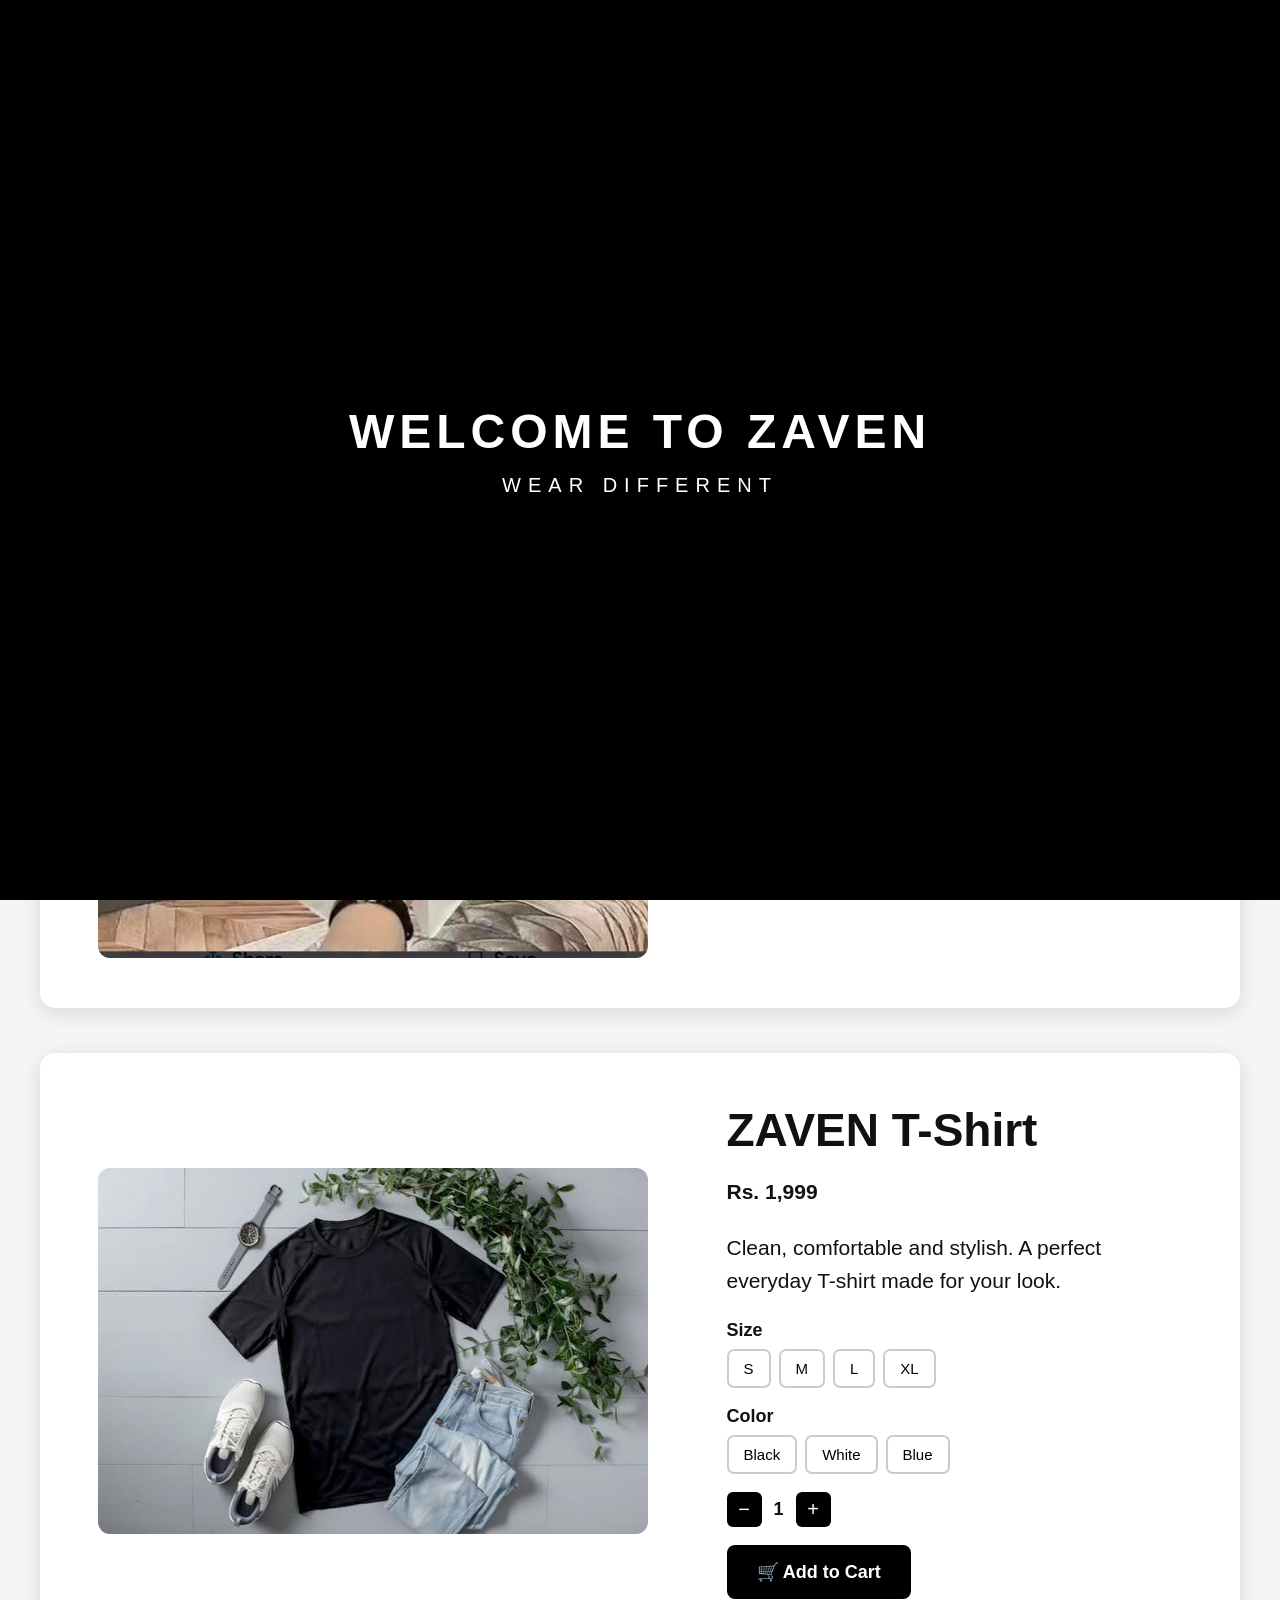
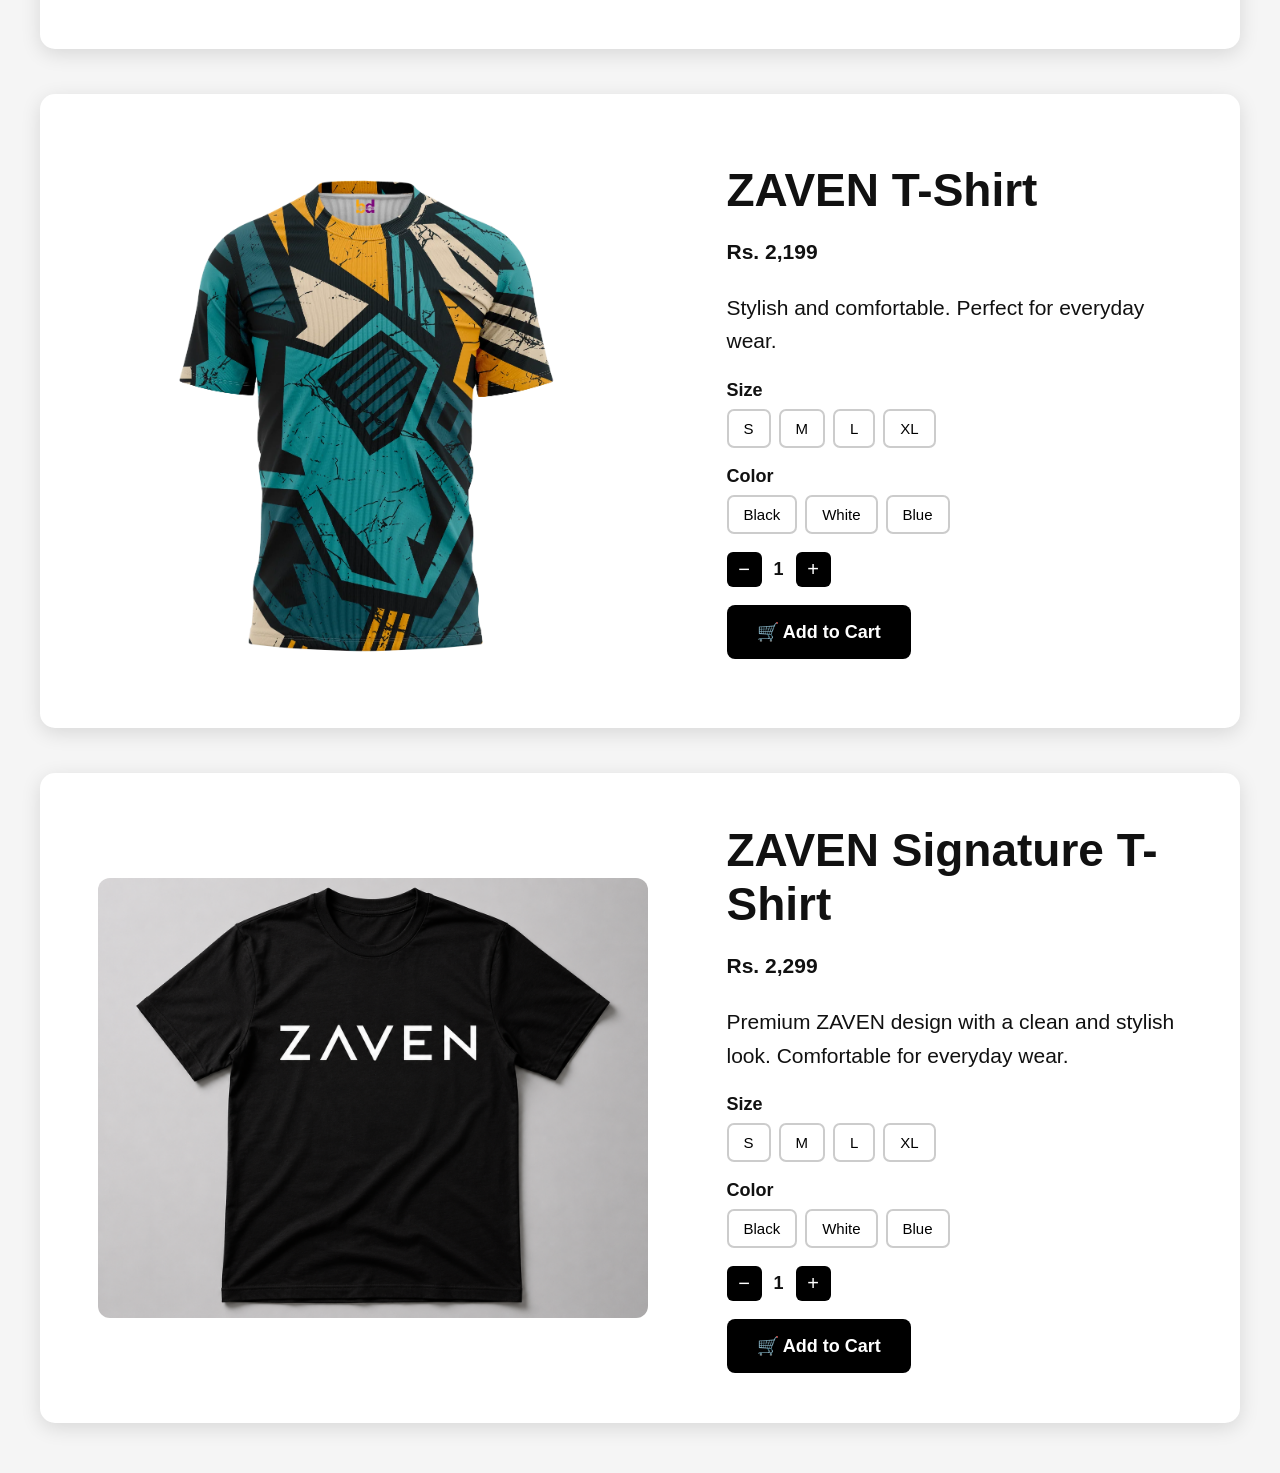
==== commit 8a95651c: "Update print statement from 'Hello' to 'Goodbye'" ====
--- a/index.html
+++ b/index.html
@@ -1066,1072 +1066,4 @@
 </script>
 
 </body>
-</html><!DOCTYPE html>
-<html lang="en">
-
-<head>
-    <meta charset="UTF-8">
-    <meta name="viewport" content="width=device-width, initial-scale=1.0">
-    <title>ZAVEN - Wear Different</title>
-    <link rel="stylesheet" href="style.css">
-</head>
-
-<body>
-
-<!-- ================= WELCOME ================= -->
-
-<div class="welcome-screen" id="welcomeScreen">
-
-    <div class="welcome-content">
-        <h1>WELCOME TO ZAVEN</h1>
-        <p>WEAR DIFFERENT</p>
-    </div>
-
-</div>
-
-
-<!-- ================= HEADER ================= -->
-
-<header>
-
-    <div class="brand">
-        <img src="zaven-logo.png" alt="ZAVEN Logo" class="logo">
-    </div>
-
-    <nav>
-        <a href="#">Home</a>
-        <a href="#shop">Shop</a>
-        <a href="#about">About</a>
-        <a href="#contact">Contact</a>
-    </nav>
-
-    <button class="cart-button" onclick="openCart()">
-        🛒 CART
-        <span id="cartCount">0</span>
-    </button>
-
-</header>
-
-
-<!-- ================= PRODUCTS ================= -->
-
-<main class="products" id="shop">
-
-
-<!-- PRODUCT 1 -->
-
-<section class="product" data-name="Premium T-Shirt" data-price="2499">
-
-    <div class="product-image">
-
-        <img
-            src="shirt-new.jpg"
-            alt="ZAVEN Premium T-Shirt"
-            onclick="openImageZoom(this)"
-        >
-
-    </div>
-
-    <div class="product-info">
-
-        <h2>Premium T-Shirt</h2>
-
-        <p class="price">Rs. 2,499</p>
-
-        <p>
-            Premium quality T-shirt.
-            Comfortable, stylish and perfect
-            for everyday wear.
-        </p>
-
-        <div class="choice">
-
-            <label>Size</label>
-
-            <div class="options">
-                <button class="option size-option">S</button>
-                <button class="option size-option">M</button>
-                <button class="option size-option">L</button>
-                <button class="option size-option">XL</button>
-            </div>
-
-        </div>
-
-        <div class="choice">
-
-            <label>Color</label>
-
-            <div class="options">
-                <button class="option color-option">Black</button>
-                <button class="option color-option">White</button>
-                <button class="option color-option">Blue</button>
-            </div>
-
-        </div>
-
-        <div class="product-quantity">
-
-            <button onclick="changeProductQty(this,-1)">−</button>
-
-            <span>1</span>
-
-            <button onclick="changeProductQty(this,1)">+</button>
-
-        </div>
-
-        <button class="buy-button" onclick="addProduct(this)">
-            🛒 Add to Cart
-        </button>
-
-    </div>
-
-</section>
-
-
-<!-- PRODUCT 2 - SHIRT 5 -->
-
-<section class="product" data-name="ZAVEN T-Shirt" data-price="1999">
-
-    <div class="product-image">
-
-        <img
-            src="shirt5.jpg"
-            alt="ZAVEN T-Shirt"
-            onclick="openImageZoom(this)"
-        >
-
-    </div>
-
-    <div class="product-info">
-
-        <h2>ZAVEN T-Shirt</h2>
-
-        <p class="price">Rs. 1,999</p>
-
-        <p>
-            Clean, comfortable and stylish.
-            A perfect everyday T-shirt
-            made for your look.
-        </p>
-
-        <div class="choice">
-
-            <label>Size</label>
-
-            <div class="options">
-                <button class="option size-option">S</button>
-                <button class="option size-option">M</button>
-                <button class="option size-option">L</button>
-                <button class="option size-option">XL</button>
-            </div>
-
-        </div>
-
-        <div class="choice">
-
-            <label>Color</label>
-
-            <div class="options">
-                <button class="option color-option">Black</button>
-                <button class="option color-option">White</button>
-                <button class="option color-option">Blue</button>
-            </div>
-
-        </div>
-
-        <div class="product-quantity">
-
-            <button onclick="changeProductQty(this,-1)">−</button>
-
-            <span>1</span>
-
-            <button onclick="changeProductQty(this,1)">+</button>
-
-        </div>
-
-        <button class="buy-button" onclick="addProduct(this)">
-            🛒 Add to Cart
-        </button>
-
-    </div>
-
-</section>
-
-
-<!-- PRODUCT 3 - SHIRT 6 -->
-
-<section class="product" data-name="ZAVEN T-Shirt 3" data-price="2199">
-
-    <div class="product-image">
-
-        <img
-            src="shirt6.jpg"
-            alt="ZAVEN T-Shirt 3"
-            onclick="openImageZoom(this)"
-        >
-
-    </div>
-
-    <div class="product-info">
-
-        <h2>ZAVEN T-Shirt</h2>
-
-        <p class="price">Rs. 2,199</p>
-
-        <p>
-            Stylish and comfortable.
-            Perfect for everyday wear.
-        </p>
-
-        <div class="choice">
-
-            <label>Size</label>
-
-            <div class="options">
-                <button class="option size-option">S</button>
-                <button class="option size-option">M</button>
-                <button class="option size-option">L</button>
-                <button class="option size-option">XL</button>
-            </div>
-
-        </div>
-
-        <div class="choice">
-
-            <label>Color</label>
-
-            <div class="options">
-                <button class="option color-option">Black</button>
-                <button class="option color-option">White</button>
-                <button class="option color-option">Blue</button>
-            </div>
-
-        </div>
-
-        <div class="product-quantity">
-
-            <button onclick="changeProductQty(this,-1)">−</button>
-
-            <span>1</span>
-
-            <button onclick="changeProductQty(this,1)">+</button>
-
-        </div>
-
-        <button class="buy-button" onclick="addProduct(this)">
-            🛒 Add to Cart
-        </button>
-
-    </div>
-
-</section>
-
-
-<!-- PRODUCT 4 -->
-
-<section class="product" data-name="ZAVEN Signature T-Shirt" data-price="2299">
-
-    <div class="product-image">
-
-        <img
-            src="shirt4.jpg"
-            alt="ZAVEN Signature T-Shirt"
-            onclick="openImageZoom(this)"
-        >
-
-    </div>
-
-    <div class="product-info">
-
-        <h2>ZAVEN Signature T-Shirt</h2>
-
-        <p class="price">Rs. 2,299</p>
-
-        <p>
-            Premium ZAVEN design with a clean
-            and stylish look. Comfortable for
-            everyday wear.
-        </p>
-
-        <div class="choice">
-
-            <label>Size</label>
-
-            <div class="options">
-                <button class="option size-option">S</button>
-                <button class="option size-option">M</button>
-                <button class="option size-option">L</button>
-                <button class="option size-option">XL</button>
-            </div>
-
-        </div>
-
-        <div class="choice">
-
-            <label>Color</label>
-
-            <div class="options">
-                <button class="option color-option">Black</button>
-                <button class="option color-option">White</button>
-                <button class="option color-option">Blue</button>
-            </div>
-
-        </div>
-
-        <div class="product-quantity">
-
-            <button onclick="changeProductQty(this,-1)">−</button>
-
-            <span>1</span>
-
-            <button onclick="changeProductQty(this,1)">+</button>
-
-        </div>
-
-        <button class="buy-button" onclick="addProduct(this)">
-            🛒 Add to Cart
-        </button>
-
-    </div>
-
-</section>
-
-</main>
-
-
-<!-- ================= IMAGE VIEW ================= -->
-
-<div
-    class="image-zoom-overlay"
-    id="imageZoomOverlay"
-    onclick="closeImageZoom()"
->
-
-    <button
-        class="image-zoom-close"
-        onclick="event.stopPropagation(); closeImageZoom()"
-    >
-        ×
-    </button>
-
-    <img
-        id="zoomedProductImage"
-        src=""
-        alt="Product Image"
-        onclick="event.stopPropagation()"
-    >
-
-</div>
-
-
-<!-- ================= CART ================= -->
-
-<div class="overlay" id="cartOverlay">
-
-    <div class="cart-box">
-
-        <button class="close-button" onclick="closeCart()">×</button>
-
-        <h2>🛒 Your Cart</h2>
-
-        <div id="cartItems"></div>
-
-        <div class="cart-summary">
-
-            <div>
-                <span>Products Total</span>
-                <strong id="cartProductsTotal">Rs. 0</strong>
-            </div>
-
-        </div>
-
-        <button
-            class="checkout-button"
-            id="checkoutButton"
-            onclick="openCheckout()"
-        >
-            CHECKOUT
-        </button>
-
-    </div>
-
-</div>
-
-
-<!-- ================= CHECKOUT ================= -->
-
-<div class="overlay" id="checkoutOverlay">
-
-    <div class="checkout-box">
-
-        <button class="close-button" onclick="closeCheckout()">×</button>
-
-        <h2>📦 Complete Your Order</h2>
-
-        <div class="final-total">
-
-            <div>
-                <span>Products Total</span>
-                <strong id="finalProductsTotal">Rs. 0</strong>
-            </div>
-
-            <div>
-                <span>Delivery Charges</span>
-                <strong>Rs. 200</strong>
-            </div>
-
-            <hr>
-
-            <div class="grand-total">
-                <span>Grand Total</span>
-                <strong id="grandTotal">Rs. 0</strong>
-            </div>
-
-        </div>
-
-        <div class="cod">
-            💵 Cash on Delivery
-        </div>
-
-        <form onsubmit="placeOrder(event)">
-
-            <label>Full Name</label>
-
-            <input
-                type="text"
-                id="customerName"
-                placeholder="Enter your name"
-                required
-            >
-
-            <label>Phone Number</label>
-
-            <input
-                type="tel"
-                id="customerPhone"
-                placeholder="03XXXXXXXXX"
-                required
-            >
-
-            <label>City</label>
-
-            <input
-                type="text"
-                id="customerCity"
-                placeholder="Enter your city"
-                required
-            >
-
-            <label>Delivery Address</label>
-
-            <textarea
-                id="customerAddress"
-                placeholder="Enter complete delivery address"
-                required
-            ></textarea>
-
-            <button type="submit" class="place-order">
-                📲 Place Order on WhatsApp
-            </button>
-
-        </form>
-
-    </div>
-
-</div>
-
-
-<script>
-
-const DELIVERY = 200;
-
-const WHATSAPP_NUMBER = "923374521644";
-
-let cart = [];
-
-
-/* ================= WELCOME ================= */
-
-window.addEventListener("load", function () {
-
-    setTimeout(function () {
-
-        const welcomeScreen =
-            document.getElementById("welcomeScreen");
-
-        welcomeScreen.classList.add("hide");
-
-        setTimeout(function () {
-
-            welcomeScreen.style.display = "none";
-
-        }, 700);
-
-    }, 2500);
-
-});
-
-
-/* ================= IMAGE OPEN ================= */
-
-function openImageZoom(image) {
-
-    const overlay =
-        document.getElementById("imageZoomOverlay");
-
-    const zoomedImage =
-        document.getElementById("zoomedProductImage");
-
-    zoomedImage.src = image.src;
-
-    zoomedImage.alt = image.alt;
-
-    overlay.classList.add("active");
-
-    document.body.style.overflow = "hidden";
-
-}
-
-
-/* ================= IMAGE CLOSE ================= */
-
-function closeImageZoom() {
-
-    const overlay =
-        document.getElementById("imageZoomOverlay");
-
-    overlay.classList.remove("active");
-
-    document.body.style.overflow = "";
-
-}
-
-
-/* ================= ESC KEY ================= */
-
-document.addEventListener("keydown", function (event) {
-
-    if (event.key === "Escape") {
-
-        closeImageZoom();
-        closeCart();
-        closeCheckout();
-
-    }
-
-});
-
-
-/* ================= SIZE + COLOR ================= */
-
-document.querySelectorAll(".choice").forEach(function (choice) {
-
-    choice.querySelectorAll(".option").forEach(function (button) {
-
-        button.addEventListener("click", function () {
-
-            choice
-                .querySelectorAll(".option")
-                .forEach(function (item) {
-
-                    item.classList.remove("selected");
-
-                });
-
-            button.classList.add("selected");
-
-        });
-
-    });
-
-});
-
-
-/* ================= PRODUCT QUANTITY ================= */
-
-function changeProductQty(button, amount) {
-
-    const span =
-        button.parentElement.querySelector("span");
-
-    let quantity =
-        parseInt(span.innerText);
-
-    quantity += amount;
-
-    if (quantity < 1) {
-        quantity = 1;
-    }
-
-    span.innerText = quantity;
-
-}
-
-
-/* ================= ADD TO CART ================= */
-
-function addProduct(button) {
-
-    const product =
-        button.closest(".product");
-
-    const name =
-        product.dataset.name;
-
-    const price =
-        Number(product.dataset.price);
-
-    const image =
-        product.querySelector("img").getAttribute("src");
-
-
-    const sizeButton =
-        product.querySelector(".size-option.selected");
-
-    const colorButton =
-        product.querySelector(".color-option.selected");
-
-
-    const size =
-        sizeButton
-            ? sizeButton.innerText
-            : "Not selected";
-
-    const color =
-        colorButton
-            ? colorButton.innerText
-            : "Not selected";
-
-
-    const quantity =
-        Number(
-            product
-                .querySelector(".product-quantity span")
-                .innerText
-        );
-
-
-    const existing =
-        cart.find(function (item) {
-
-            return (
-                item.name === name &&
-                item.size === size &&
-                item.color === color
-            );
-
-        });
-
-
-    if (existing) {
-
-        existing.quantity += quantity;
-
-    } else {
-
-        cart.push({
-
-            name: name,
-            price: price,
-            image: image,
-            size: size,
-            color: color,
-            quantity: quantity
-
-        });
-
-    }
-
-
-    button.innerText = "✓ Added to Cart";
-
-
-    setTimeout(function () {
-
-        button.innerText = "🛒 Add to Cart";
-
-    }, 1200);
-
-
-    product
-        .querySelector(".product-quantity span")
-        .innerText = "1";
-
-
-    updateCart();
-
-}
-
-
-/* ================= UPDATE CART ================= */
-
-function updateCart() {
-
-    const container =
-        document.getElementById("cartItems");
-
-    const count =
-        document.getElementById("cartCount");
-
-
-    container.innerHTML = "";
-
-    let total = 0;
-
-    let items = 0;
-
-
-    if (cart.length === 0) {
-
-        container.innerHTML =
-            '<p class="empty-cart">Your cart is empty.</p>';
-
-    }
-
-
-    cart.forEach(function (item, index) {
-
-        const itemTotal =
-            item.price * item.quantity;
-
-        total += itemTotal;
-
-        items += item.quantity;
-
-
-        container.innerHTML += `
-
-        <div class="cart-item">
-
-            <img
-                src="${item.image}"
-                alt="${item.name}"
-            >
-
-            <div class="cart-info">
-
-                <h3>${item.name}</h3>
-
-                <p>
-                    Rs. ${item.price.toLocaleString()}
-                </p>
-
-                <p>
-                    Size: ${item.size}
-                </p>
-
-                <p>
-                    Color: ${item.color}
-                </p>
-
-                <div class="cart-qty">
-
-                    <button
-                        onclick="changeCartQty(${index},-1)"
-                    >
-                        −
-                    </button>
-
-                    <span>${item.quantity}</span>
-
-                    <button
-                        onclick="changeCartQty(${index},1)"
-                    >
-                        +
-                    </button>
-
-                </div>
-
-            </div>
-
-            <div class="cart-right">
-
-                <strong>
-                    Rs. ${itemTotal.toLocaleString()}
-                </strong>
-
-                <button
-                    class="remove"
-                    onclick="removeProduct(${index})"
-                >
-                    ❌
-                </button>
-
-            </div>
-
-        </div>
-
-        `;
-
-    });
-
-
-    count.innerText = items;
-
-
-    document.getElementById(
-        "cartProductsTotal"
-    ).innerText =
-        "Rs. " + total.toLocaleString();
-
-
-    document.getElementById(
-        "checkoutButton"
-    ).disabled = cart.length === 0;
-
-}
-
-
-/* ================= CART QUANTITY ================= */
-
-function changeCartQty(index, amount) {
-
-    cart[index].quantity += amount;
-
-    if (cart[index].quantity <= 0) {
-
-        cart.splice(index, 1);
-
-    }
-
-    updateCart();
-
-}
-
-
-/* ================= REMOVE ================= */
-
-function removeProduct(index) {
-
-    cart.splice(index, 1);
-
-    updateCart();
-
-}
-
-
-/* ================= OPEN CART ================= */
-
-function openCart() {
-
-    updateCart();
-
-    document
-        .getElementById("cartOverlay")
-        .classList.add("active");
-
-}
-
-
-/* ================= CLOSE CART ================= */
-
-function closeCart() {
-
-    document
-        .getElementById("cartOverlay")
-        .classList.remove("active");
-
-}
-
-
-/* ================= OPEN CHECKOUT ================= */
-
-function openCheckout() {
-
-    if (cart.length === 0) {
-
-        alert("Please add a product first.");
-
-        return;
-
-    }
-
-
-    let productsTotal = 0;
-
-
-    cart.forEach(function (item) {
-
-        productsTotal +=
-            item.price * item.quantity;
-
-    });
-
-
-    const grandTotal =
-        productsTotal + DELIVERY;
-
-
-    document.getElementById(
-        "finalProductsTotal"
-    ).innerText =
-        "Rs. " +
-        productsTotal.toLocaleString();
-
-
-    document.getElementById(
-        "grandTotal"
-    ).innerText =
-        "Rs. " +
-        grandTotal.toLocaleString();
-
-
-    closeCart();
-
-
-    document
-        .getElementById("checkoutOverlay")
-        .classList.add("active");
-
-}
-
-
-/* ================= CLOSE CHECKOUT ================= */
-
-function closeCheckout() {
-
-    document
-        .getElementById("checkoutOverlay")
-        .classList.remove("active");
-
-}
-
-
-/* ================= WHATSAPP ORDER ================= */
-
-function placeOrder(event) {
-
-    event.preventDefault();
-
-
-    if (cart.length === 0) {
-
-        alert("Your cart is empty.");
-
-        return;
-
-    }
-
-
-    const name =
-        document.getElementById("customerName").value;
-
-    const phone =
-        document.getElementById("customerPhone").value;
-
-    const city =
-        document.getElementById("customerCity").value;
-
-    const address =
-        document.getElementById("customerAddress").value;
-
-
-    let productsTotal = 0;
-
-    let message =
-        "ZAVEN NEW ORDER\n\n";
-
-
-    message +=
-        "Customer Name: " +
-        name +
-        "\n";
-
-    message +=
-        "Phone: " +
-        phone +
-        "\n";
-
-    message +=
-        "City: " +
-        city +
-        "\n";
-
-    message +=
-        "Address: " +
-        address +
-        "\n\n";
-
-    message +=
-        "ORDER DETAILS:\n\n";
-
-
-    cart.forEach(function (item) {
-
-        const itemTotal =
-            item.price * item.quantity;
-
-        productsTotal += itemTotal;
-
-
-        message +=
-            item.name +
-            "\n";
-
-        message +=
-            "Size: " +
-            item.size +
-            "\n";
-
-        message +=
-            "Color: " +
-            item.color +
-            "\n";
-
-        message +=
-            "Quantity: " +
-            item.quantity +
-            "\n";
-
-        message +=
-            "Price: Rs. " +
-            itemTotal.toLocaleString() +
-            "\n\n";
-
-    });
-
-
-    const grandTotal =
-        productsTotal + DELIVERY;
-
-
-    message +=
-        "Products Total: Rs. " +
-        productsTotal.toLocaleString() +
-        "\n";
-
-    message +=
-        "Delivery Charges: Rs. " +
-        DELIVERY.toLocaleString() +
-        "\n";
-
-    message +=
-        "GRAND TOTAL: Rs. " +
-        grandTotal.toLocaleString() +
-        "\n";
-
-    message +=
-        "Payment: Cash on Delivery";
-
-
-    const whatsappURL =
-        "https://wa.me/" +
-        WHATSAPP_NUMBER +
-        "?text=" +
-        encodeURIComponent(message);
-
-
-    window.open(
-        whatsappURL,
-        "_blank"
-    );
-
-}
-
-
-updateCart();
-
-</script>
-
-</body>
 </html>
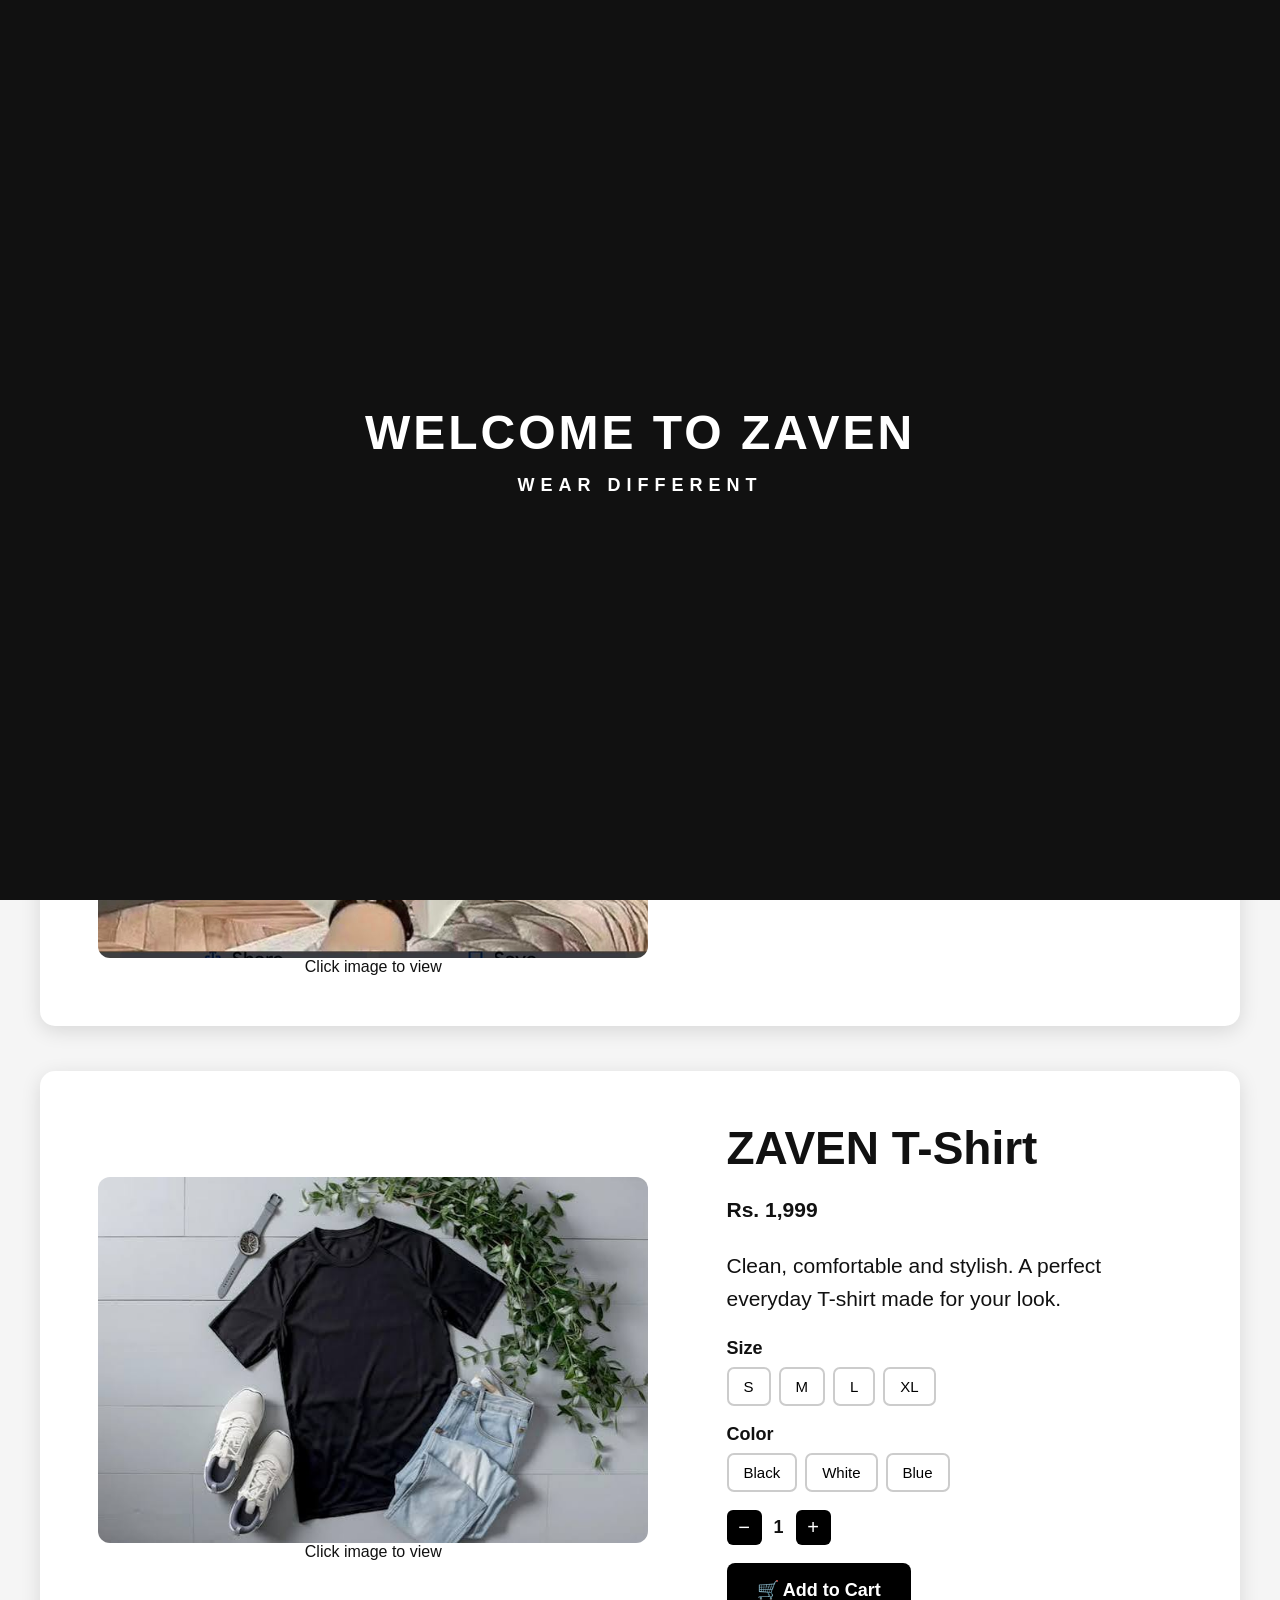
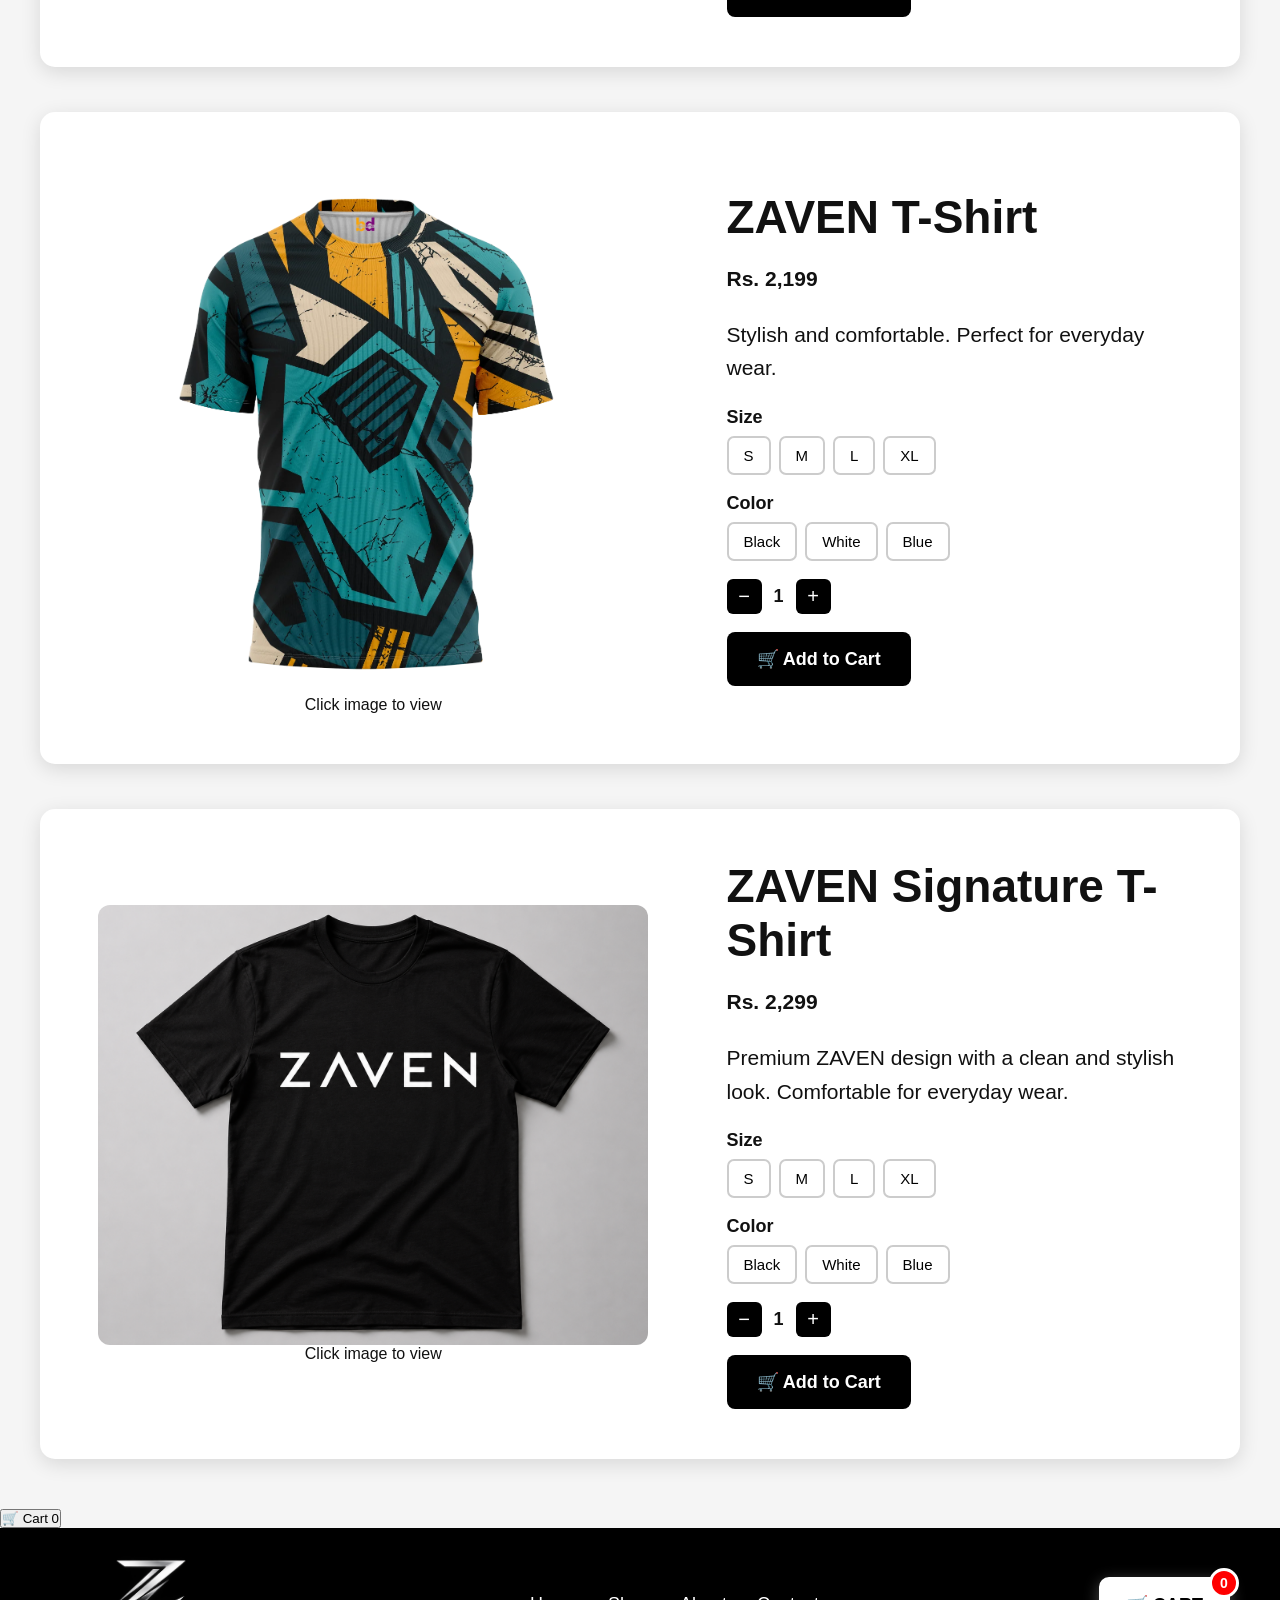
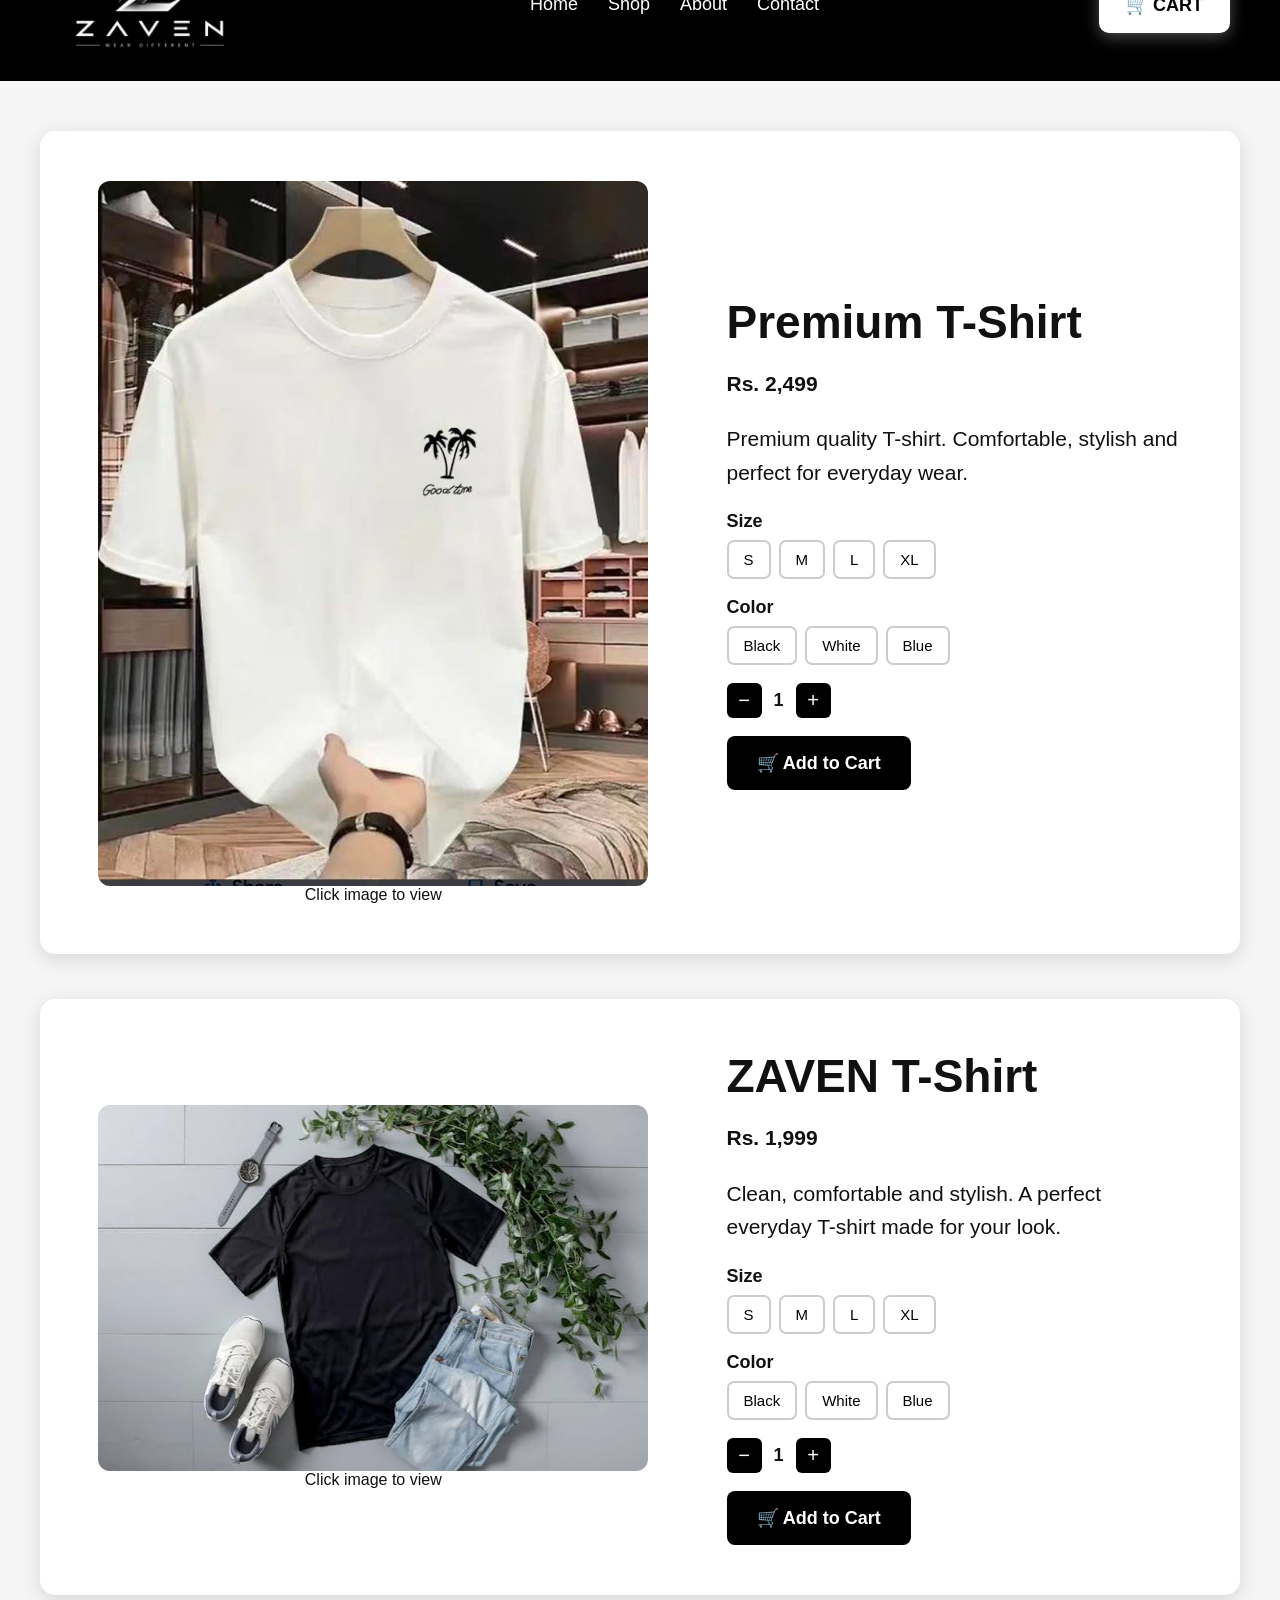
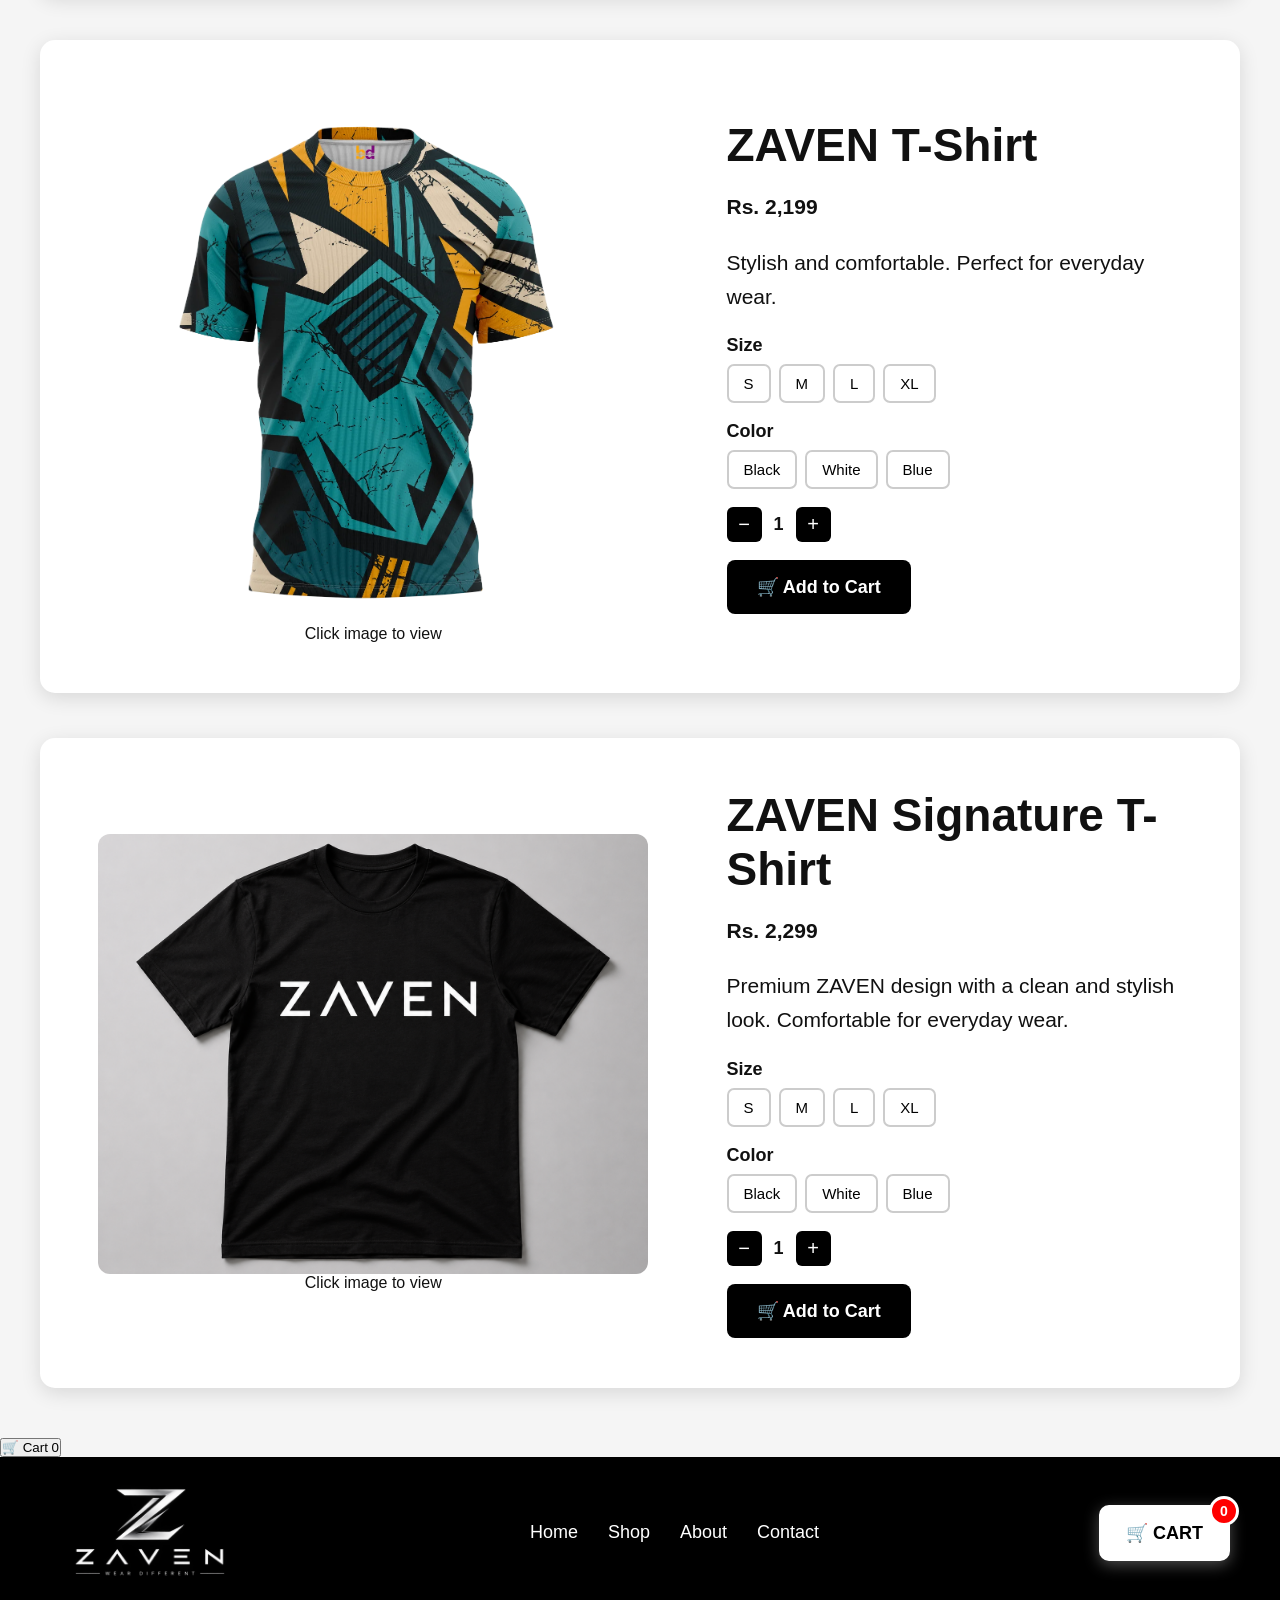
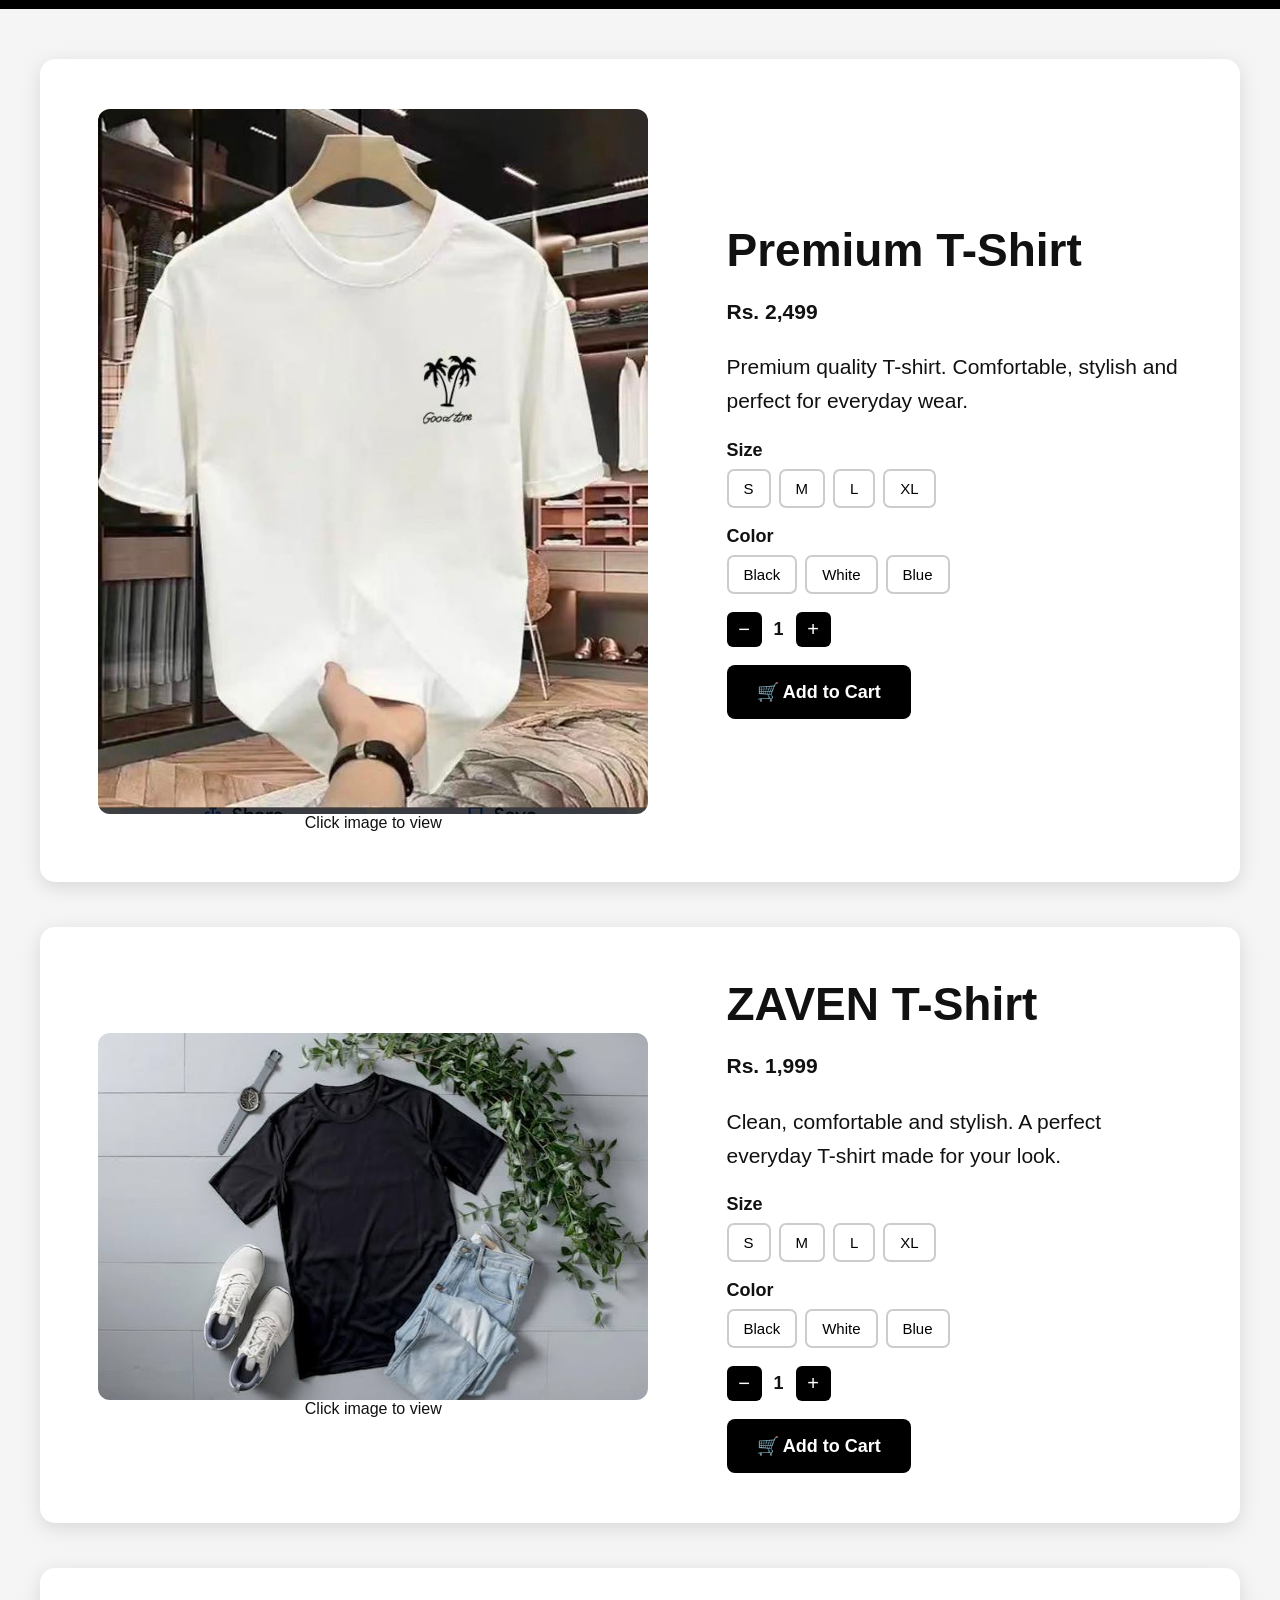
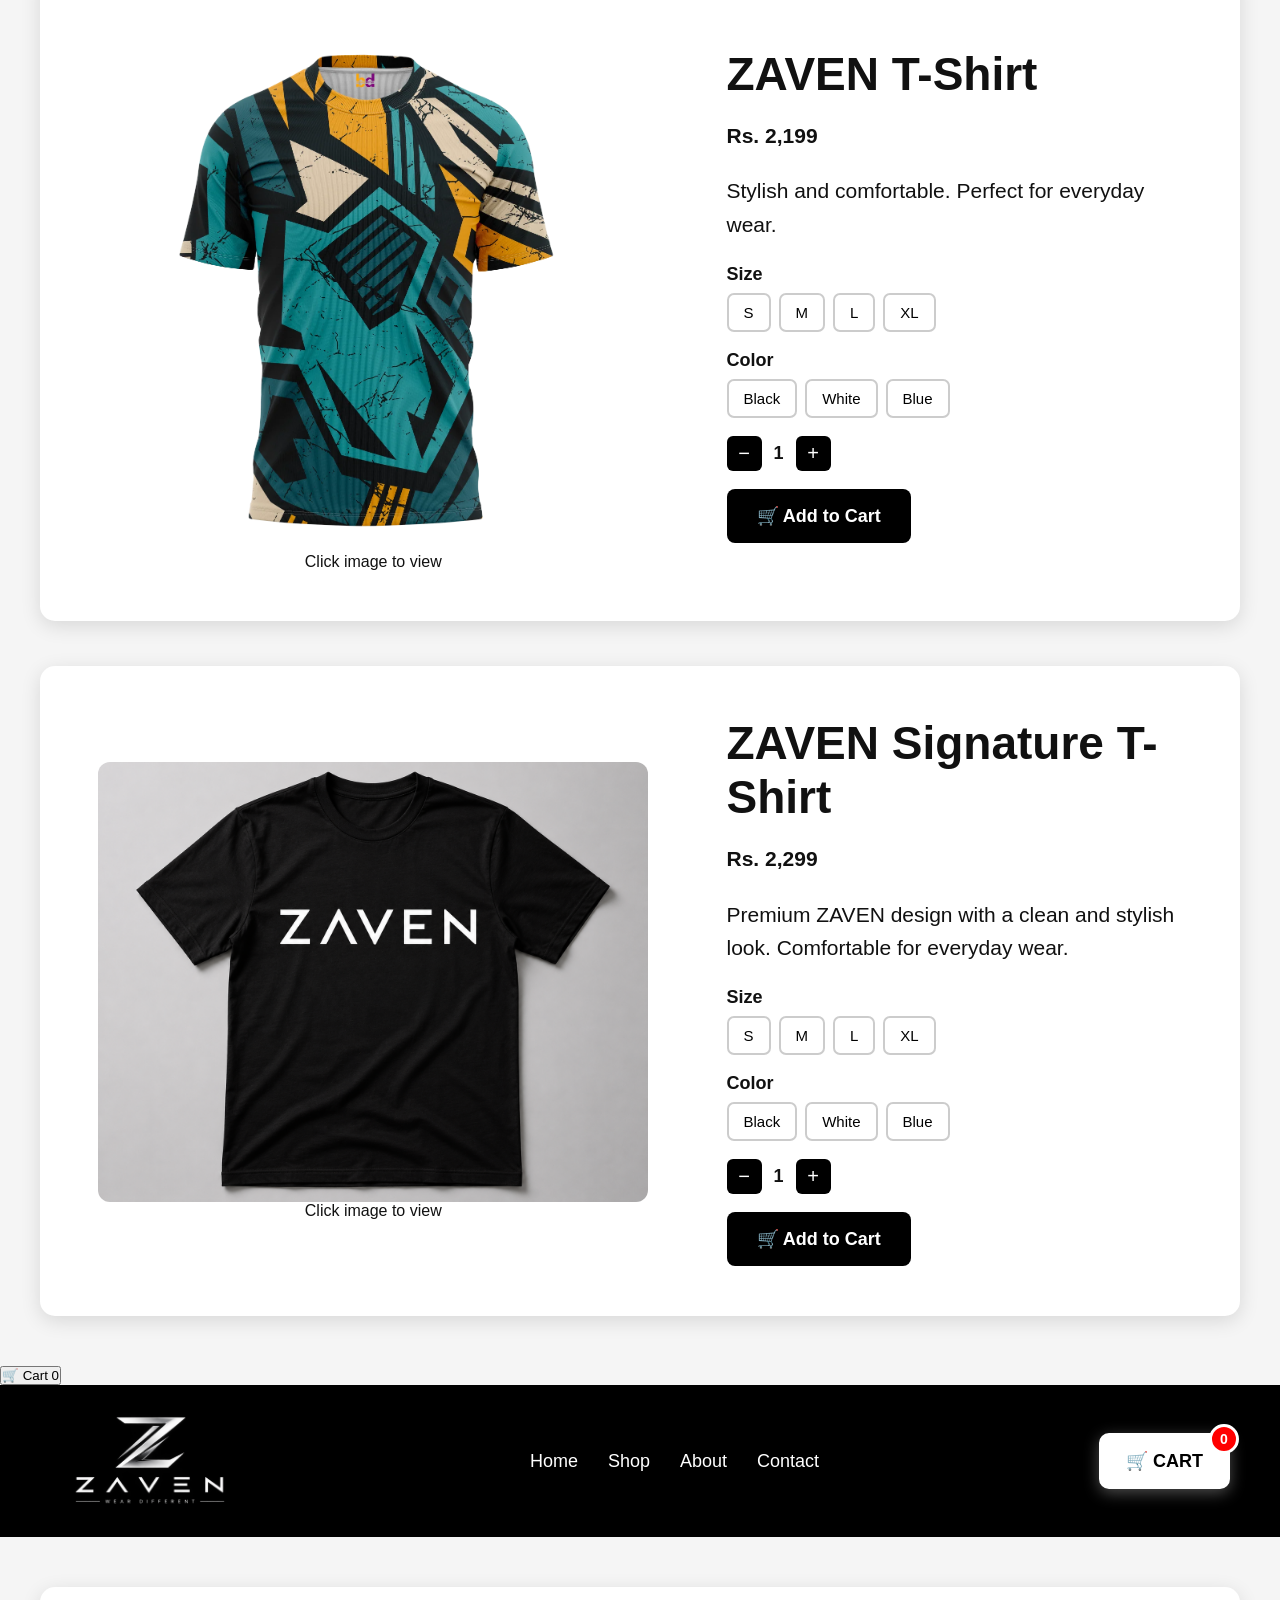
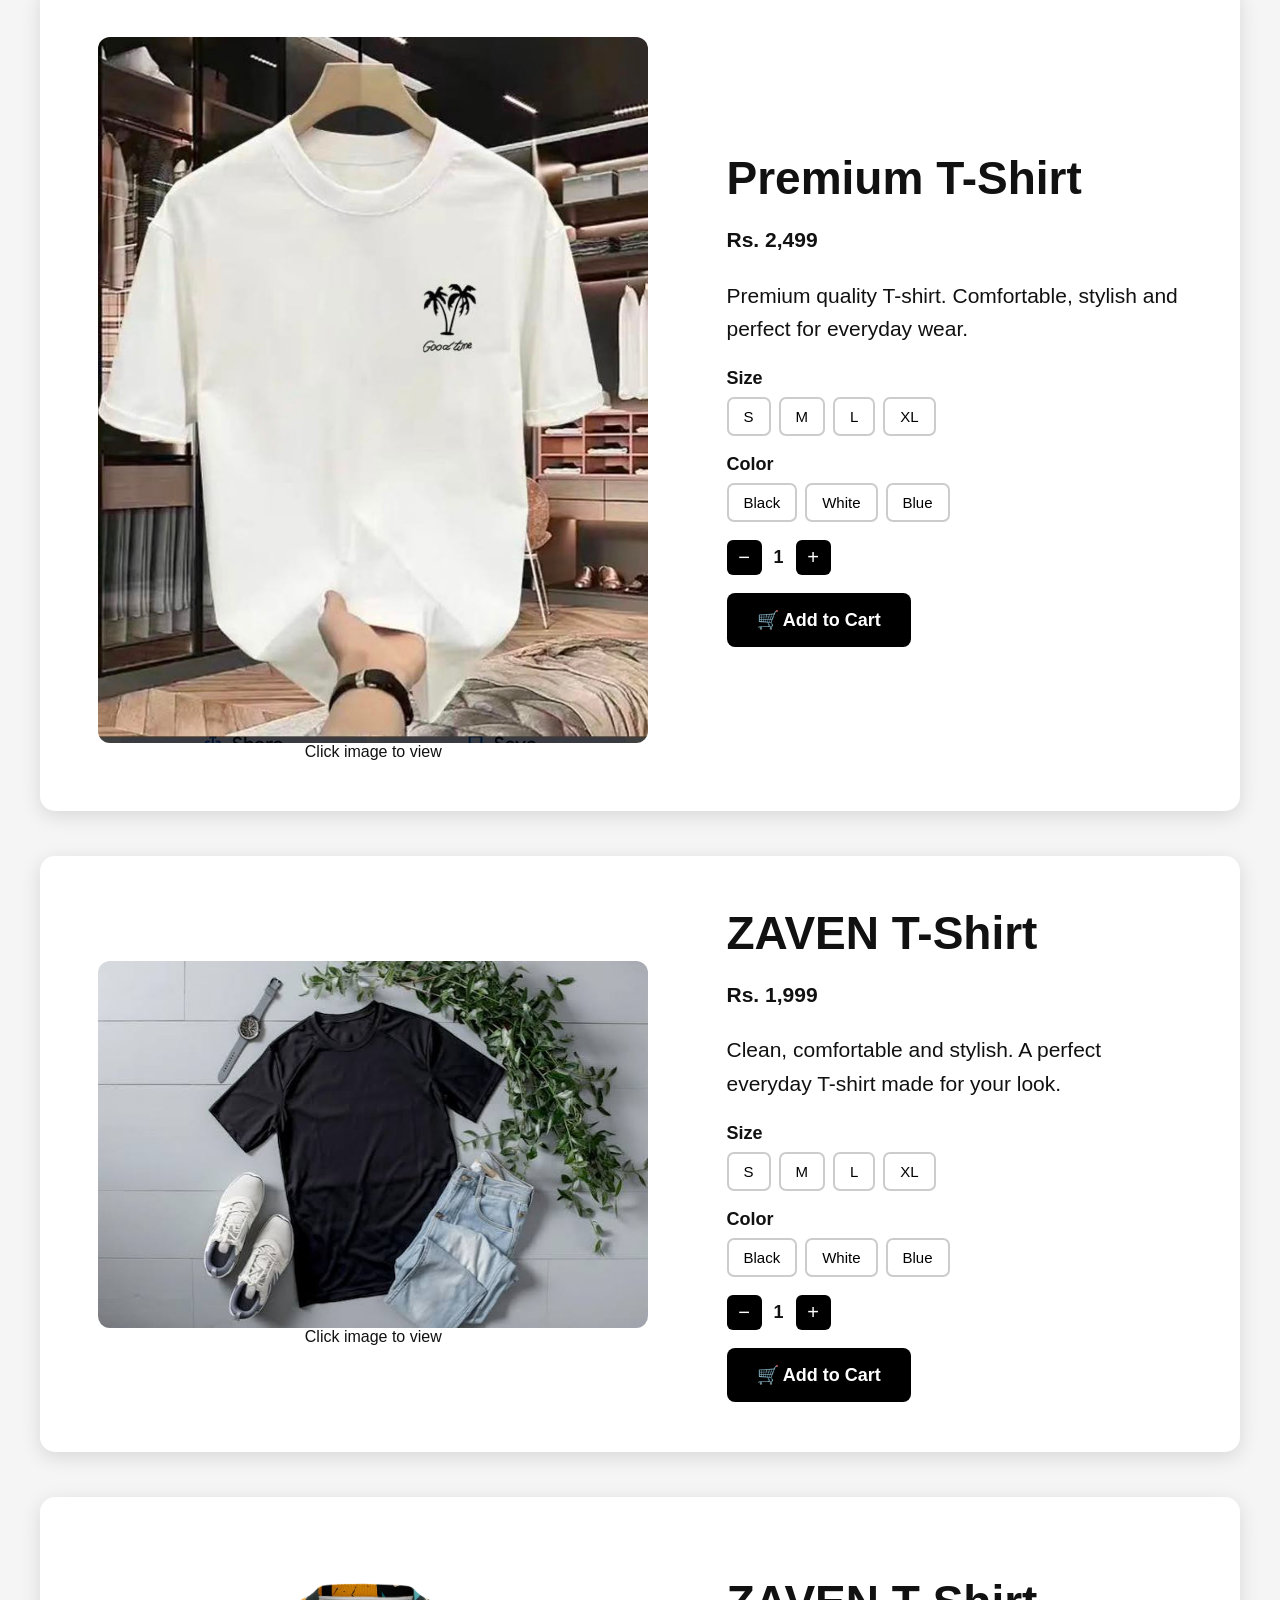
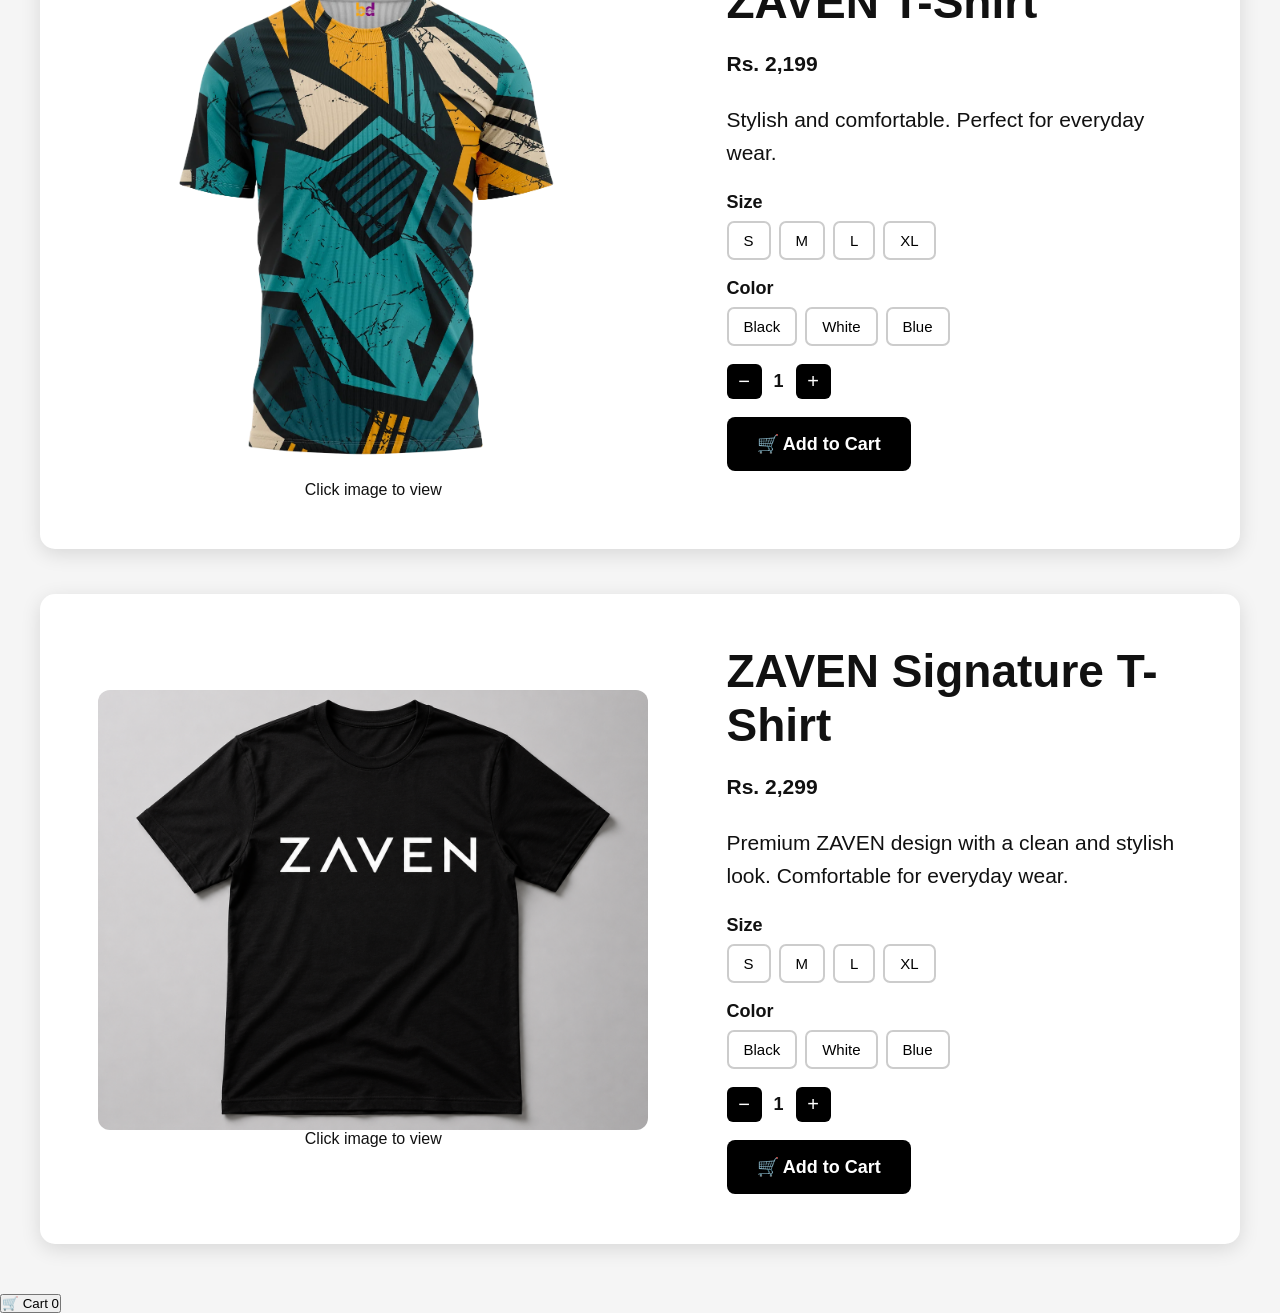
==== commit fe257cc1: "Update index.html" ====
--- a/index.html
+++ b/index.html
@@ -4,7 +4,9 @@
 <head>
     <meta charset="UTF-8">
     <meta name="viewport" content="width=device-width, initial-scale=1.0">
+
     <title>ZAVEN - Wear Different</title>
+
     <link rel="stylesheet" href="style.css">
 </head>
 
@@ -62,6 +64,8 @@
             onclick="openImageZoom(this)"
         >
 
+        <p class="click-hint">Click image to view</p>
+
     </div>
 
     <div class="product-info">
@@ -81,10 +85,10 @@
             <label>Size</label>
 
             <div class="options">
-                <button class="option size-option">S</button>
-                <button class="option size-option">M</button>
-                <button class="option size-option">L</button>
-                <button class="option size-option">XL</button>
+                <button type="button" class="option size-option">S</button>
+                <button type="button" class="option size-option">M</button>
+                <button type="button" class="option size-option">L</button>
+                <button type="button" class="option size-option">XL</button>
             </div>
 
         </div>
@@ -94,24 +98,24 @@
             <label>Color</label>
 
             <div class="options">
-                <button class="option color-option">Black</button>
-                <button class="option color-option">White</button>
-                <button class="option color-option">Blue</button>
+                <button type="button" class="option color-option">Black</button>
+                <button type="button" class="option color-option">White</button>
+                <button type="button" class="option color-option">Blue</button>
             </div>
 
         </div>
 
         <div class="product-quantity">
 
-            <button onclick="changeProductQty(this,-1)">−</button>
+            <button type="button" onclick="changeProductQty(this,-1)">−</button>
 
             <span>1</span>
 
-            <button onclick="changeProductQty(this,1)">+</button>
-
-        </div>
-
-        <button class="buy-button" onclick="addProduct(this)">
+            <button type="button" onclick="changeProductQty(this,1)">+</button>
+
+        </div>
+
+        <button type="button" class="buy-button" onclick="addProduct(this)">
             🛒 Add to Cart
         </button>
 
@@ -120,7 +124,7 @@
 </section>
 
 
-<!-- PRODUCT 2 - SHIRT 5 -->
+<!-- PRODUCT 2 -->
 
 <section class="product" data-name="ZAVEN T-Shirt" data-price="1999">
 
@@ -132,6 +136,8 @@
             onclick="openImageZoom(this)"
         >
 
+        <p class="click-hint">Click image to view</p>
+
     </div>
 
     <div class="product-info">
@@ -151,10 +157,10 @@
             <label>Size</label>
 
             <div class="options">
-                <button class="option size-option">S</button>
-                <button class="option size-option">M</button>
-                <button class="option size-option">L</button>
-                <button class="option size-option">XL</button>
+                <button type="button" class="option size-option">S</button>
+                <button type="button" class="option size-option">M</button>
+                <button type="button" class="option size-option">L</button>
+                <button type="button" class="option size-option">XL</button>
             </div>
 
         </div>
@@ -164,24 +170,24 @@
             <label>Color</label>
 
             <div class="options">
-                <button class="option color-option">Black</button>
-                <button class="option color-option">White</button>
-                <button class="option color-option">Blue</button>
+                <button type="button" class="option color-option">Black</button>
+                <button type="button" class="option color-option">White</button>
+                <button type="button" class="option color-option">Blue</button>
             </div>
 
         </div>
 
         <div class="product-quantity">
 
-            <button onclick="changeProductQty(this,-1)">−</button>
+            <button type="button" onclick="changeProductQty(this,-1)">−</button>
 
             <span>1</span>
 
-            <button onclick="changeProductQty(this,1)">+</button>
-
-        </div>
-
-        <button class="buy-button" onclick="addProduct(this)">
+            <button type="button" onclick="changeProductQty(this,1)">+</button>
+
+        </div>
+
+        <button type="button" class="buy-button" onclick="addProduct(this)">
             🛒 Add to Cart
         </button>
 
@@ -190,7 +196,7 @@
 </section>
 
 
-<!-- PRODUCT 3 - SHIRT 6 -->
+<!-- PRODUCT 3 -->
 
 <section class="product" data-name="ZAVEN T-Shirt 3" data-price="2199">
 
@@ -202,6 +208,8 @@
             onclick="openImageZoom(this)"
         >
 
+        <p class="click-hint">Click image to view</p>
+
     </div>
 
     <div class="product-info">
@@ -220,10 +228,10 @@
             <label>Size</label>
 
             <div class="options">
-                <button class="option size-option">S</button>
-                <button class="option size-option">M</button>
-                <button class="option size-option">L</button>
-                <button class="option size-option">XL</button>
+                <button type="button" class="option size-option">S</button>
+                <button type="button" class="option size-option">M</button>
+                <button type="button" class="option size-option">L</button>
+                <button type="button" class="option size-option">XL</button>
             </div>
 
         </div>
@@ -233,24 +241,24 @@
             <label>Color</label>
 
             <div class="options">
-                <button class="option color-option">Black</button>
-                <button class="option color-option">White</button>
-                <button class="option color-option">Blue</button>
+                <button type="button" class="option color-option">Black</button>
+                <button type="button" class="option color-option">White</button>
+                <button type="button" class="option color-option">Blue</button>
             </div>
 
         </div>
 
         <div class="product-quantity">
 
-            <button onclick="changeProductQty(this,-1)">−</button>
+            <button type="button" onclick="changeProductQty(this,-1)">−</button>
 
             <span>1</span>
 
-            <button onclick="changeProductQty(this,1)">+</button>
-
-        </div>
-
-        <button class="buy-button" onclick="addProduct(this)">
+            <button type="button" onclick="changeProductQty(this,1)">+</button>
+
+        </div>
+
+        <button type="button" class="buy-button" onclick="addProduct(this)">
             🛒 Add to Cart
         </button>
 
@@ -271,6 +279,8 @@
             onclick="openImageZoom(this)"
         >
 
+        <p class="click-hint">Click image to view</p>
+
     </div>
 
     <div class="product-info">
@@ -290,10 +300,10 @@
             <label>Size</label>
 
             <div class="options">
-                <button class="option size-option">S</button>
-                <button class="option size-option">M</button>
-                <button class="option size-option">L</button>
-                <button class="option size-option">XL</button>
+                <button type="button" class="option size-option">S</button>
+                <button type="button" class="option size-option">M</button>
+                <button type="button" class="option size-option">L</button>
+                <button type="button" class="option size-option">XL</button>
             </div>
 
         </div>
@@ -303,24 +313,24 @@
             <label>Color</label>
 
             <div class="options">
-                <button class="option color-option">Black</button>
-                <button class="option color-option">White</button>
-                <button class="option color-option">Blue</button>
+                <button type="button" class="option color-option">Black</button>
+                <button type="button" class="option color-option">White</button>
+                <button type="button" class="option color-option">Blue</button>
             </div>
 
         </div>
 
         <div class="product-quantity">
 
-            <button onclick="changeProductQty(this,-1)">−</button>
+            <button type="button" onclick="changeProductQty(this,-1)">−</button>
 
             <span>1</span>
 
-            <button onclick="changeProductQty(this,1)">+</button>
-
-        </div>
-
-        <button class="buy-button" onclick="addProduct(this)">
+            <button type="button" onclick="changeProductQty(this,1)">+</button>
+
+        </div>
+
+        <button type="button" class="buy-button" onclick="addProduct(this)">
             🛒 Add to Cart
         </button>
 
@@ -331,7 +341,7 @@
 </main>
 
 
-<!-- ================= IMAGE VIEW ================= -->
+<!-- ================= IMAGE VIEWER ================= -->
 
 <div
     class="image-zoom-overlay"
@@ -340,6 +350,7 @@
 >
 
     <button
+        type="button"
         class="image-zoom-close"
         onclick="event.stopPropagation(); closeImageZoom()"
     >
@@ -356,13 +367,38 @@
 </div>
 
 
+<!-- ================= FLOATING CART ================= -->
+
+<button
+    class="floating-cart"
+    onclick="openCart()"
+    aria-label="Open Cart"
+>
+
+    <span class="floating-cart-icon">🛒</span>
+
+    <span class="floating-cart-text">
+        Cart
+    </span>
+
+    <span id="floatingCartCount">0</span>
+
+</button>
+
+
 <!-- ================= CART ================= -->
 
 <div class="overlay" id="cartOverlay">
 
     <div class="cart-box">
 
-        <button class="close-button" onclick="closeCart()">×</button>
+        <button
+            type="button"
+            class="close-button"
+            onclick="closeCart()"
+        >
+            ×
+        </button>
 
         <h2>🛒 Your Cart</h2>
 
@@ -372,12 +408,16 @@
 
             <div>
                 <span>Products Total</span>
-                <strong id="cartProductsTotal">Rs. 0</strong>
+
+                <strong id="cartProductsTotal">
+                    Rs. 0
+                </strong>
             </div>
 
         </div>
 
         <button
+            type="button"
             class="checkout-button"
             id="checkoutButton"
             onclick="openCheckout()"
@@ -396,7 +436,13 @@
 
     <div class="checkout-box">
 
-        <button class="close-button" onclick="closeCheckout()">×</button>
+        <button
+            type="button"
+            class="close-button"
+            onclick="closeCheckout()"
+        >
+            ×
+        </button>
 
         <h2>📦 Complete Your Order</h2>
 
@@ -462,7 +508,10 @@
                 required
             ></textarea>
 
-            <button type="submit" class="place-order">
+            <button
+                type="submit"
+                class="place-order"
+            >
                 📲 Place Order on WhatsApp
             </button>
 
@@ -488,23 +537,33 @@
 
     setTimeout(function () {
 
-        const welcomeScreen =
+        const welcome =
             document.getElementById("welcomeScreen");
 
-        welcomeScreen.classList.add("hide");
-
-        setTimeout(function () {
-
-            welcomeScreen.style.display = "none";
-
-        }, 700);
-
-    }, 2500);
+        if (welcome) {
+            welcome.classList.add("hide");
+        }
+
+    }, 2000);
+
+
+    setTimeout(function () {
+
+        const welcome =
+            document.getElementById("welcomeScreen");
+
+        if (welcome) {
+            welcome.style.display = "none";
+        }
+
+        document.body.style.overflow = "auto";
+
+    }, 2700);
 
 });
 
 
-/* ================= IMAGE OPEN ================= */
+/* ================= IMAGE VIEWER ================= */
 
 function openImageZoom(image) {
 
@@ -515,17 +574,13 @@
         document.getElementById("zoomedProductImage");
 
     zoomedImage.src = image.src;
-
     zoomedImage.alt = image.alt;
 
     overlay.classList.add("active");
 
     document.body.style.overflow = "hidden";
-
-}
-
-
-/* ================= IMAGE CLOSE ================= */
+}
+
 
 function closeImageZoom() {
 
@@ -534,8 +589,7 @@
 
     overlay.classList.remove("active");
 
-    document.body.style.overflow = "";
-
+    document.body.style.overflow = "auto";
 }
 
 
@@ -562,13 +616,11 @@
 
         button.addEventListener("click", function () {
 
-            choice
-                .querySelectorAll(".option")
-                .forEach(function (item) {
-
-                    item.classList.remove("selected");
-
-                });
+            choice.querySelectorAll(".option").forEach(function (item) {
+
+                item.classList.remove("selected");
+
+            });
 
             button.classList.add("selected");
 
@@ -596,7 +648,6 @@
     }
 
     span.innerText = quantity;
-
 }
 
 
@@ -616,30 +667,23 @@
     const image =
         product.querySelector("img").getAttribute("src");
 
-
     const sizeButton =
         product.querySelector(".size-option.selected");
 
     const colorButton =
         product.querySelector(".color-option.selected");
 
-
     const size =
-        sizeButton
-            ? sizeButton.innerText
-            : "Not selected";
+        sizeButton ? sizeButton.innerText : "Not selected";
 
     const color =
-        colorButton
-            ? colorButton.innerText
-            : "Not selected";
-
+        colorButton ? colorButton.innerText : "Not selected";
 
     const quantity =
         Number(
-            product
-                .querySelector(".product-quantity span")
-                .innerText
+            product.querySelector(
+                ".product-quantity span"
+            ).innerText
         );
 
 
@@ -677,7 +721,6 @@
 
     button.innerText = "✓ Added to Cart";
 
-
     setTimeout(function () {
 
         button.innerText = "🛒 Add to Cart";
@@ -685,13 +728,12 @@
     }, 1200);
 
 
-    product
-        .querySelector(".product-quantity span")
-        .innerText = "1";
+    product.querySelector(
+        ".product-quantity span"
+    ).innerText = "1";
 
 
     updateCart();
-
 }
 
 
@@ -705,11 +747,13 @@
     const count =
         document.getElementById("cartCount");
 
+    const floatingCount =
+        document.getElementById("floatingCartCount");
+
 
     container.innerHTML = "";
 
     let total = 0;
-
     let items = 0;
 
 
@@ -727,78 +771,75 @@
             item.price * item.quantity;
 
         total += itemTotal;
-
         items += item.quantity;
 
 
         container.innerHTML += `
 
-        <div class="cart-item">
-
-            <img
-                src="${item.image}"
-                alt="${item.name}"
-            >
-
-            <div class="cart-info">
-
-                <h3>${item.name}</h3>
-
-                <p>
-                    Rs. ${item.price.toLocaleString()}
-                </p>
-
-                <p>
-                    Size: ${item.size}
-                </p>
-
-                <p>
-                    Color: ${item.color}
-                </p>
-
-                <div class="cart-qty">
+            <div class="cart-item">
+
+                <img
+                    src="${item.image}"
+                    alt="${item.name}"
+                >
+
+                <div class="cart-info">
+
+                    <h3>${item.name}</h3>
+
+                    <p>Rs. ${item.price.toLocaleString()}</p>
+
+                    <p>Size: ${item.size}</p>
+
+                    <p>Color: ${item.color}</p>
+
+                    <div class="cart-qty">
+
+                        <button
+                            type="button"
+                            onclick="changeCartQty(${index},-1)"
+                        >
+                            −
+                        </button>
+
+                        <span>${item.quantity}</span>
+
+                        <button
+                            type="button"
+                            onclick="changeCartQty(${index},1)"
+                        >
+                            +
+                        </button>
+
+                    </div>
+
+                </div>
+
+                <div class="cart-right">
+
+                    <strong>
+                        Rs. ${itemTotal.toLocaleString()}
+                    </strong>
 
                     <button
-                        onclick="changeCartQty(${index},-1)"
+                        type="button"
+                        class="remove"
+                        onclick="removeProduct(${index})"
                     >
-                        −
+                        ❌
                     </button>
 
-                    <span>${item.quantity}</span>
-
-                    <button
-                        onclick="changeCartQty(${index},1)"
-                    >
-                        +
-                    </button>
-
                 </div>
 
             </div>
 
-            <div class="cart-right">
-
-                <strong>
-                    Rs. ${itemTotal.toLocaleString()}
-                </strong>
-
-                <button
-                    class="remove"
-                    onclick="removeProduct(${index})"
-                >
-                    ❌
-                </button>
-
-            </div>
-
-        </div>
-
         `;
 
     });
 
 
     count.innerText = items;
+    floatingCount.innerText = items;
 
 
     document.getElementById(
@@ -809,7 +850,8 @@
 
     document.getElementById(
         "checkoutButton"
-    ).disabled = cart.length === 0;
+    ).disabled =
+        cart.length === 0;
 
 }
 
@@ -818,6 +860,10 @@
 
 function changeCartQty(index, amount) {
 
+    if (!cart[index]) {
+        return;
+    }
+
     cart[index].quantity += amount;
 
     if (cart[index].quantity <= 0) {
@@ -827,18 +873,16 @@
     }
 
     updateCart();
-
-}
-
-
-/* ================= REMOVE ================= */
+}
+
+
+/* ================= REMOVE PRODUCT ================= */
 
 function removeProduct(index) {
 
     cart.splice(index, 1);
 
     updateCart();
-
 }
 
 
@@ -984,6 +1028,7 @@
         address +
         "\n\n";
 
+
     message +=
         "ORDER DETAILS:\n\n";
 
@@ -1066,4 +1111,3343 @@
 </script>
 
 </body>
+</html><!DOCTYPE html>
+<html lang="en">
+
+<head>
+    <meta charset="UTF-8">
+    <meta name="viewport" content="width=device-width, initial-scale=1.0">
+
+    <title>ZAVEN - Wear Different</title>
+
+    <link rel="stylesheet" href="style.css">
+</head>
+
+<body>
+
+<!-- ================= WELCOME ================= -->
+
+<div class="welcome-screen" id="welcomeScreen">
+
+    <div class="welcome-content">
+        <h1>WELCOME TO ZAVEN</h1>
+        <p>WEAR DIFFERENT</p>
+    </div>
+
+</div>
+
+
+<!-- ================= HEADER ================= -->
+
+<header>
+
+    <div class="brand">
+        <img src="zaven-logo.png" alt="ZAVEN Logo" class="logo">
+    </div>
+
+    <nav>
+        <a href="#">Home</a>
+        <a href="#shop">Shop</a>
+        <a href="#about">About</a>
+        <a href="#contact">Contact</a>
+    </nav>
+
+    <button class="cart-button" onclick="openCart()">
+        🛒 CART
+        <span id="cartCount">0</span>
+    </button>
+
+</header>
+
+
+<!-- ================= PRODUCTS ================= -->
+
+<main class="products" id="shop">
+
+
+<!-- PRODUCT 1 -->
+
+<section class="product" data-name="Premium T-Shirt" data-price="2499">
+
+    <div class="product-image">
+
+        <img
+            src="shirt-new.jpg"
+            alt="ZAVEN Premium T-Shirt"
+            onclick="openImageZoom(this)"
+        >
+
+        <p class="click-hint">Click image to view</p>
+
+    </div>
+
+    <div class="product-info">
+
+        <h2>Premium T-Shirt</h2>
+
+        <p class="price">Rs. 2,499</p>
+
+        <p>
+            Premium quality T-shirt.
+            Comfortable, stylish and perfect
+            for everyday wear.
+        </p>
+
+        <div class="choice">
+
+            <label>Size</label>
+
+            <div class="options">
+                <button type="button" class="option size-option">S</button>
+                <button type="button" class="option size-option">M</button>
+                <button type="button" class="option size-option">L</button>
+                <button type="button" class="option size-option">XL</button>
+            </div>
+
+        </div>
+
+        <div class="choice">
+
+            <label>Color</label>
+
+            <div class="options">
+                <button type="button" class="option color-option">Black</button>
+                <button type="button" class="option color-option">White</button>
+                <button type="button" class="option color-option">Blue</button>
+            </div>
+
+        </div>
+
+        <div class="product-quantity">
+
+            <button type="button" onclick="changeProductQty(this,-1)">−</button>
+
+            <span>1</span>
+
+            <button type="button" onclick="changeProductQty(this,1)">+</button>
+
+        </div>
+
+        <button type="button" class="buy-button" onclick="addProduct(this)">
+            🛒 Add to Cart
+        </button>
+
+    </div>
+
+</section>
+
+
+<!-- PRODUCT 2 -->
+
+<section class="product" data-name="ZAVEN T-Shirt" data-price="1999">
+
+    <div class="product-image">
+
+        <img
+            src="shirt5.jpg"
+            alt="ZAVEN T-Shirt"
+            onclick="openImageZoom(this)"
+        >
+
+        <p class="click-hint">Click image to view</p>
+
+    </div>
+
+    <div class="product-info">
+
+        <h2>ZAVEN T-Shirt</h2>
+
+        <p class="price">Rs. 1,999</p>
+
+        <p>
+            Clean, comfortable and stylish.
+            A perfect everyday T-shirt
+            made for your look.
+        </p>
+
+        <div class="choice">
+
+            <label>Size</label>
+
+            <div class="options">
+                <button type="button" class="option size-option">S</button>
+                <button type="button" class="option size-option">M</button>
+                <button type="button" class="option size-option">L</button>
+                <button type="button" class="option size-option">XL</button>
+            </div>
+
+        </div>
+
+        <div class="choice">
+
+            <label>Color</label>
+
+            <div class="options">
+                <button type="button" class="option color-option">Black</button>
+                <button type="button" class="option color-option">White</button>
+                <button type="button" class="option color-option">Blue</button>
+            </div>
+
+        </div>
+
+        <div class="product-quantity">
+
+            <button type="button" onclick="changeProductQty(this,-1)">−</button>
+
+            <span>1</span>
+
+            <button type="button" onclick="changeProductQty(this,1)">+</button>
+
+        </div>
+
+        <button type="button" class="buy-button" onclick="addProduct(this)">
+            🛒 Add to Cart
+        </button>
+
+    </div>
+
+</section>
+
+
+<!-- PRODUCT 3 -->
+
+<section class="product" data-name="ZAVEN T-Shirt 3" data-price="2199">
+
+    <div class="product-image">
+
+        <img
+            src="shirt6.jpg"
+            alt="ZAVEN T-Shirt 3"
+            onclick="openImageZoom(this)"
+        >
+
+        <p class="click-hint">Click image to view</p>
+
+    </div>
+
+    <div class="product-info">
+
+        <h2>ZAVEN T-Shirt</h2>
+
+        <p class="price">Rs. 2,199</p>
+
+        <p>
+            Stylish and comfortable.
+            Perfect for everyday wear.
+        </p>
+
+        <div class="choice">
+
+            <label>Size</label>
+
+            <div class="options">
+                <button type="button" class="option size-option">S</button>
+                <button type="button" class="option size-option">M</button>
+                <button type="button" class="option size-option">L</button>
+                <button type="button" class="option size-option">XL</button>
+            </div>
+
+        </div>
+
+        <div class="choice">
+
+            <label>Color</label>
+
+            <div class="options">
+                <button type="button" class="option color-option">Black</button>
+                <button type="button" class="option color-option">White</button>
+                <button type="button" class="option color-option">Blue</button>
+            </div>
+
+        </div>
+
+        <div class="product-quantity">
+
+            <button type="button" onclick="changeProductQty(this,-1)">−</button>
+
+            <span>1</span>
+
+            <button type="button" onclick="changeProductQty(this,1)">+</button>
+
+        </div>
+
+        <button type="button" class="buy-button" onclick="addProduct(this)">
+            🛒 Add to Cart
+        </button>
+
+    </div>
+
+</section>
+
+
+<!-- PRODUCT 4 -->
+
+<section class="product" data-name="ZAVEN Signature T-Shirt" data-price="2299">
+
+    <div class="product-image">
+
+        <img
+            src="shirt4.jpg"
+            alt="ZAVEN Signature T-Shirt"
+            onclick="openImageZoom(this)"
+        >
+
+        <p class="click-hint">Click image to view</p>
+
+    </div>
+
+    <div class="product-info">
+
+        <h2>ZAVEN Signature T-Shirt</h2>
+
+        <p class="price">Rs. 2,299</p>
+
+        <p>
+            Premium ZAVEN design with a clean
+            and stylish look. Comfortable for
+            everyday wear.
+        </p>
+
+        <div class="choice">
+
+            <label>Size</label>
+
+            <div class="options">
+                <button type="button" class="option size-option">S</button>
+                <button type="button" class="option size-option">M</button>
+                <button type="button" class="option size-option">L</button>
+                <button type="button" class="option size-option">XL</button>
+            </div>
+
+        </div>
+
+        <div class="choice">
+
+            <label>Color</label>
+
+            <div class="options">
+                <button type="button" class="option color-option">Black</button>
+                <button type="button" class="option color-option">White</button>
+                <button type="button" class="option color-option">Blue</button>
+            </div>
+
+        </div>
+
+        <div class="product-quantity">
+
+            <button type="button" onclick="changeProductQty(this,-1)">−</button>
+
+            <span>1</span>
+
+            <button type="button" onclick="changeProductQty(this,1)">+</button>
+
+        </div>
+
+        <button type="button" class="buy-button" onclick="addProduct(this)">
+            🛒 Add to Cart
+        </button>
+
+    </div>
+
+</section>
+
+</main>
+
+
+<!-- ================= IMAGE VIEWER ================= -->
+
+<div
+    class="image-zoom-overlay"
+    id="imageZoomOverlay"
+    onclick="closeImageZoom()"
+>
+
+    <button
+        type="button"
+        class="image-zoom-close"
+        onclick="event.stopPropagation(); closeImageZoom()"
+    >
+        ×
+    </button>
+
+    <img
+        id="zoomedProductImage"
+        src=""
+        alt="Product Image"
+        onclick="event.stopPropagation()"
+    >
+
+</div>
+
+
+<!-- ================= FLOATING CART ================= -->
+
+<button
+    class="floating-cart"
+    onclick="openCart()"
+    aria-label="Open Cart"
+>
+
+    <span class="floating-cart-icon">🛒</span>
+
+    <span class="floating-cart-text">
+        Cart
+    </span>
+
+    <span id="floatingCartCount">0</span>
+
+</button>
+
+
+<!-- ================= CART ================= -->
+
+<div class="overlay" id="cartOverlay">
+
+    <div class="cart-box">
+
+        <button
+            type="button"
+            class="close-button"
+            onclick="closeCart()"
+        >
+            ×
+        </button>
+
+        <h2>🛒 Your Cart</h2>
+
+        <div id="cartItems"></div>
+
+        <div class="cart-summary">
+
+            <div>
+                <span>Products Total</span>
+
+                <strong id="cartProductsTotal">
+                    Rs. 0
+                </strong>
+            </div>
+
+        </div>
+
+        <button
+            type="button"
+            class="checkout-button"
+            id="checkoutButton"
+            onclick="openCheckout()"
+        >
+            CHECKOUT
+        </button>
+
+    </div>
+
+</div>
+
+
+<!-- ================= CHECKOUT ================= -->
+
+<div class="overlay" id="checkoutOverlay">
+
+    <div class="checkout-box">
+
+        <button
+            type="button"
+            class="close-button"
+            onclick="closeCheckout()"
+        >
+            ×
+        </button>
+
+        <h2>📦 Complete Your Order</h2>
+
+        <div class="final-total">
+
+            <div>
+                <span>Products Total</span>
+                <strong id="finalProductsTotal">Rs. 0</strong>
+            </div>
+
+            <div>
+                <span>Delivery Charges</span>
+                <strong>Rs. 200</strong>
+            </div>
+
+            <hr>
+
+            <div class="grand-total">
+                <span>Grand Total</span>
+                <strong id="grandTotal">Rs. 0</strong>
+            </div>
+
+        </div>
+
+        <div class="cod">
+            💵 Cash on Delivery
+        </div>
+
+        <form onsubmit="placeOrder(event)">
+
+            <label>Full Name</label>
+
+            <input
+                type="text"
+                id="customerName"
+                placeholder="Enter your name"
+                required
+            >
+
+            <label>Phone Number</label>
+
+            <input
+                type="tel"
+                id="customerPhone"
+                placeholder="03XXXXXXXXX"
+                required
+            >
+
+            <label>City</label>
+
+            <input
+                type="text"
+                id="customerCity"
+                placeholder="Enter your city"
+                required
+            >
+
+            <label>Delivery Address</label>
+
+            <textarea
+                id="customerAddress"
+                placeholder="Enter complete delivery address"
+                required
+            ></textarea>
+
+            <button
+                type="submit"
+                class="place-order"
+            >
+                📲 Place Order on WhatsApp
+            </button>
+
+        </form>
+
+    </div>
+
+</div>
+
+
+<script>
+
+const DELIVERY = 200;
+
+const WHATSAPP_NUMBER = "923374521644";
+
+let cart = [];
+
+
+/* ================= WELCOME ================= */
+
+window.addEventListener("load", function () {
+
+    setTimeout(function () {
+
+        const welcome =
+            document.getElementById("welcomeScreen");
+
+        if (welcome) {
+            welcome.classList.add("hide");
+        }
+
+    }, 2000);
+
+
+    setTimeout(function () {
+
+        const welcome =
+            document.getElementById("welcomeScreen");
+
+        if (welcome) {
+            welcome.style.display = "none";
+        }
+
+        document.body.style.overflow = "auto";
+
+    }, 2700);
+
+});
+
+
+/* ================= IMAGE VIEWER ================= */
+
+function openImageZoom(image) {
+
+    const overlay =
+        document.getElementById("imageZoomOverlay");
+
+    const zoomedImage =
+        document.getElementById("zoomedProductImage");
+
+    zoomedImage.src = image.src;
+    zoomedImage.alt = image.alt;
+
+    overlay.classList.add("active");
+
+    document.body.style.overflow = "hidden";
+}
+
+
+function closeImageZoom() {
+
+    const overlay =
+        document.getElementById("imageZoomOverlay");
+
+    overlay.classList.remove("active");
+
+    document.body.style.overflow = "auto";
+}
+
+
+/* ================= ESC KEY ================= */
+
+document.addEventListener("keydown", function (event) {
+
+    if (event.key === "Escape") {
+
+        closeImageZoom();
+        closeCart();
+        closeCheckout();
+
+    }
+
+});
+
+
+/* ================= SIZE + COLOR ================= */
+
+document.querySelectorAll(".choice").forEach(function (choice) {
+
+    choice.querySelectorAll(".option").forEach(function (button) {
+
+        button.addEventListener("click", function () {
+
+            choice.querySelectorAll(".option").forEach(function (item) {
+
+                item.classList.remove("selected");
+
+            });
+
+            button.classList.add("selected");
+
+        });
+
+    });
+
+});
+
+
+/* ================= PRODUCT QUANTITY ================= */
+
+function changeProductQty(button, amount) {
+
+    const span =
+        button.parentElement.querySelector("span");
+
+    let quantity =
+        parseInt(span.innerText);
+
+    quantity += amount;
+
+    if (quantity < 1) {
+        quantity = 1;
+    }
+
+    span.innerText = quantity;
+}
+
+
+/* ================= ADD TO CART ================= */
+
+function addProduct(button) {
+
+    const product =
+        button.closest(".product");
+
+    const name =
+        product.dataset.name;
+
+    const price =
+        Number(product.dataset.price);
+
+    const image =
+        product.querySelector("img").getAttribute("src");
+
+    const sizeButton =
+        product.querySelector(".size-option.selected");
+
+    const colorButton =
+        product.querySelector(".color-option.selected");
+
+    const size =
+        sizeButton ? sizeButton.innerText : "Not selected";
+
+    const color =
+        colorButton ? colorButton.innerText : "Not selected";
+
+    const quantity =
+        Number(
+            product.querySelector(
+                ".product-quantity span"
+            ).innerText
+        );
+
+
+    const existing =
+        cart.find(function (item) {
+
+            return (
+                item.name === name &&
+                item.size === size &&
+                item.color === color
+            );
+
+        });
+
+
+    if (existing) {
+
+        existing.quantity += quantity;
+
+    } else {
+
+        cart.push({
+
+            name: name,
+            price: price,
+            image: image,
+            size: size,
+            color: color,
+            quantity: quantity
+
+        });
+
+    }
+
+
+    button.innerText = "✓ Added to Cart";
+
+    setTimeout(function () {
+
+        button.innerText = "🛒 Add to Cart";
+
+    }, 1200);
+
+
+    product.querySelector(
+        ".product-quantity span"
+    ).innerText = "1";
+
+
+    updateCart();
+}
+
+
+/* ================= UPDATE CART ================= */
+
+function updateCart() {
+
+    const container =
+        document.getElementById("cartItems");
+
+    const count =
+        document.getElementById("cartCount");
+
+    const floatingCount =
+        document.getElementById("floatingCartCount");
+
+
+    container.innerHTML = "";
+
+    let total = 0;
+    let items = 0;
+
+
+    if (cart.length === 0) {
+
+        container.innerHTML =
+            '<p class="empty-cart">Your cart is empty.</p>';
+
+    }
+
+
+    cart.forEach(function (item, index) {
+
+        const itemTotal =
+            item.price * item.quantity;
+
+        total += itemTotal;
+        items += item.quantity;
+
+
+        container.innerHTML += `
+
+            <div class="cart-item">
+
+                <img
+                    src="${item.image}"
+                    alt="${item.name}"
+                >
+
+                <div class="cart-info">
+
+                    <h3>${item.name}</h3>
+
+                    <p>Rs. ${item.price.toLocaleString()}</p>
+
+                    <p>Size: ${item.size}</p>
+
+                    <p>Color: ${item.color}</p>
+
+                    <div class="cart-qty">
+
+                        <button
+                            type="button"
+                            onclick="changeCartQty(${index},-1)"
+                        >
+                            −
+                        </button>
+
+                        <span>${item.quantity}</span>
+
+                        <button
+                            type="button"
+                            onclick="changeCartQty(${index},1)"
+                        >
+                            +
+                        </button>
+
+                    </div>
+
+                </div>
+
+                <div class="cart-right">
+
+                    <strong>
+                        Rs. ${itemTotal.toLocaleString()}
+                    </strong>
+
+                    <button
+                        type="button"
+                        class="remove"
+                        onclick="removeProduct(${index})"
+                    >
+                        ❌
+                    </button>
+
+                </div>
+
+            </div>
+
+        `;
+
+    });
+
+
+    count.innerText = items;
+    floatingCount.innerText = items;
+
+
+    document.getElementById(
+        "cartProductsTotal"
+    ).innerText =
+        "Rs. " + total.toLocaleString();
+
+
+    document.getElementById(
+        "checkoutButton"
+    ).disabled =
+        cart.length === 0;
+
+}
+
+
+/* ================= CART QUANTITY ================= */
+
+function changeCartQty(index, amount) {
+
+    if (!cart[index]) {
+        return;
+    }
+
+    cart[index].quantity += amount;
+
+    if (cart[index].quantity <= 0) {
+
+        cart.splice(index, 1);
+
+    }
+
+    updateCart();
+}
+
+
+/* ================= REMOVE PRODUCT ================= */
+
+function removeProduct(index) {
+
+    cart.splice(index, 1);
+
+    updateCart();
+}
+
+
+/* ================= OPEN CART ================= */
+
+function openCart() {
+
+    updateCart();
+
+    document
+        .getElementById("cartOverlay")
+        .classList.add("active");
+
+}
+
+
+/* ================= CLOSE CART ================= */
+
+function closeCart() {
+
+    document
+        .getElementById("cartOverlay")
+        .classList.remove("active");
+
+}
+
+
+/* ================= OPEN CHECKOUT ================= */
+
+function openCheckout() {
+
+    if (cart.length === 0) {
+
+        alert("Please add a product first.");
+
+        return;
+
+    }
+
+
+    let productsTotal = 0;
+
+
+    cart.forEach(function (item) {
+
+        productsTotal +=
+            item.price * item.quantity;
+
+    });
+
+
+    const grandTotal =
+        productsTotal + DELIVERY;
+
+
+    document.getElementById(
+        "finalProductsTotal"
+    ).innerText =
+        "Rs. " +
+        productsTotal.toLocaleString();
+
+
+    document.getElementById(
+        "grandTotal"
+    ).innerText =
+        "Rs. " +
+        grandTotal.toLocaleString();
+
+
+    closeCart();
+
+
+    document
+        .getElementById("checkoutOverlay")
+        .classList.add("active");
+
+}
+
+
+/* ================= CLOSE CHECKOUT ================= */
+
+function closeCheckout() {
+
+    document
+        .getElementById("checkoutOverlay")
+        .classList.remove("active");
+
+}
+
+
+/* ================= WHATSAPP ORDER ================= */
+
+function placeOrder(event) {
+
+    event.preventDefault();
+
+
+    if (cart.length === 0) {
+
+        alert("Your cart is empty.");
+
+        return;
+
+    }
+
+
+    const name =
+        document.getElementById("customerName").value;
+
+    const phone =
+        document.getElementById("customerPhone").value;
+
+    const city =
+        document.getElementById("customerCity").value;
+
+    const address =
+        document.getElementById("customerAddress").value;
+
+
+    let productsTotal = 0;
+
+    let message =
+        "ZAVEN NEW ORDER\n\n";
+
+
+    message +=
+        "Customer Name: " +
+        name +
+        "\n";
+
+    message +=
+        "Phone: " +
+        phone +
+        "\n";
+
+    message +=
+        "City: " +
+        city +
+        "\n";
+
+    message +=
+        "Address: " +
+        address +
+        "\n\n";
+
+
+    message +=
+        "ORDER DETAILS:\n\n";
+
+
+    cart.forEach(function (item) {
+
+        const itemTotal =
+            item.price * item.quantity;
+
+        productsTotal += itemTotal;
+
+
+        message +=
+            item.name +
+            "\n";
+
+        message +=
+            "Size: " +
+            item.size +
+            "\n";
+
+        message +=
+            "Color: " +
+            item.color +
+            "\n";
+
+        message +=
+            "Quantity: " +
+            item.quantity +
+            "\n";
+
+        message +=
+            "Price: Rs. " +
+            itemTotal.toLocaleString() +
+            "\n\n";
+
+    });
+
+
+    const grandTotal =
+        productsTotal + DELIVERY;
+
+
+    message +=
+        "Products Total: Rs. " +
+        productsTotal.toLocaleString() +
+        "\n";
+
+    message +=
+        "Delivery Charges: Rs. " +
+        DELIVERY.toLocaleString() +
+        "\n";
+
+    message +=
+        "GRAND TOTAL: Rs. " +
+        grandTotal.toLocaleString() +
+        "\n";
+
+    message +=
+        "Payment: Cash on Delivery";
+
+
+    const whatsappURL =
+        "https://wa.me/" +
+        WHATSAPP_NUMBER +
+        "?text=" +
+        encodeURIComponent(message);
+
+
+    window.open(
+        whatsappURL,
+        "_blank"
+    );
+
+}
+
+
+updateCart();
+
+</script>
+
+</body>
+</html><!DOCTYPE html>
+<html lang="en">
+
+<head>
+    <meta charset="UTF-8">
+    <meta name="viewport" content="width=device-width, initial-scale=1.0">
+
+    <title>ZAVEN - Wear Different</title>
+
+    <link rel="stylesheet" href="style.css">
+</head>
+
+<body>
+
+<!-- ================= WELCOME ================= -->
+
+<div class="welcome-screen" id="welcomeScreen">
+
+    <div class="welcome-content">
+        <h1>WELCOME TO ZAVEN</h1>
+        <p>WEAR DIFFERENT</p>
+    </div>
+
+</div>
+
+
+<!-- ================= HEADER ================= -->
+
+<header>
+
+    <div class="brand">
+        <img src="zaven-logo.png" alt="ZAVEN Logo" class="logo">
+    </div>
+
+    <nav>
+        <a href="#">Home</a>
+        <a href="#shop">Shop</a>
+        <a href="#about">About</a>
+        <a href="#contact">Contact</a>
+    </nav>
+
+    <button class="cart-button" onclick="openCart()">
+        🛒 CART
+        <span id="cartCount">0</span>
+    </button>
+
+</header>
+
+
+<!-- ================= PRODUCTS ================= -->
+
+<main class="products" id="shop">
+
+
+<!-- PRODUCT 1 -->
+
+<section class="product" data-name="Premium T-Shirt" data-price="2499">
+
+    <div class="product-image">
+
+        <img
+            src="shirt-new.jpg"
+            alt="ZAVEN Premium T-Shirt"
+            onclick="openImageZoom(this)"
+        >
+
+        <p class="click-hint">Click image to view</p>
+
+    </div>
+
+    <div class="product-info">
+
+        <h2>Premium T-Shirt</h2>
+
+        <p class="price">Rs. 2,499</p>
+
+        <p>
+            Premium quality T-shirt.
+            Comfortable, stylish and perfect
+            for everyday wear.
+        </p>
+
+        <div class="choice">
+
+            <label>Size</label>
+
+            <div class="options">
+                <button type="button" class="option size-option">S</button>
+                <button type="button" class="option size-option">M</button>
+                <button type="button" class="option size-option">L</button>
+                <button type="button" class="option size-option">XL</button>
+            </div>
+
+        </div>
+
+        <div class="choice">
+
+            <label>Color</label>
+
+            <div class="options">
+                <button type="button" class="option color-option">Black</button>
+                <button type="button" class="option color-option">White</button>
+                <button type="button" class="option color-option">Blue</button>
+            </div>
+
+        </div>
+
+        <div class="product-quantity">
+
+            <button type="button" onclick="changeProductQty(this,-1)">−</button>
+
+            <span>1</span>
+
+            <button type="button" onclick="changeProductQty(this,1)">+</button>
+
+        </div>
+
+        <button type="button" class="buy-button" onclick="addProduct(this)">
+            🛒 Add to Cart
+        </button>
+
+    </div>
+
+</section>
+
+
+<!-- PRODUCT 2 -->
+
+<section class="product" data-name="ZAVEN T-Shirt" data-price="1999">
+
+    <div class="product-image">
+
+        <img
+            src="shirt5.jpg"
+            alt="ZAVEN T-Shirt"
+            onclick="openImageZoom(this)"
+        >
+
+        <p class="click-hint">Click image to view</p>
+
+    </div>
+
+    <div class="product-info">
+
+        <h2>ZAVEN T-Shirt</h2>
+
+        <p class="price">Rs. 1,999</p>
+
+        <p>
+            Clean, comfortable and stylish.
+            A perfect everyday T-shirt
+            made for your look.
+        </p>
+
+        <div class="choice">
+
+            <label>Size</label>
+
+            <div class="options">
+                <button type="button" class="option size-option">S</button>
+                <button type="button" class="option size-option">M</button>
+                <button type="button" class="option size-option">L</button>
+                <button type="button" class="option size-option">XL</button>
+            </div>
+
+        </div>
+
+        <div class="choice">
+
+            <label>Color</label>
+
+            <div class="options">
+                <button type="button" class="option color-option">Black</button>
+                <button type="button" class="option color-option">White</button>
+                <button type="button" class="option color-option">Blue</button>
+            </div>
+
+        </div>
+
+        <div class="product-quantity">
+
+            <button type="button" onclick="changeProductQty(this,-1)">−</button>
+
+            <span>1</span>
+
+            <button type="button" onclick="changeProductQty(this,1)">+</button>
+
+        </div>
+
+        <button type="button" class="buy-button" onclick="addProduct(this)">
+            🛒 Add to Cart
+        </button>
+
+    </div>
+
+</section>
+
+
+<!-- PRODUCT 3 -->
+
+<section class="product" data-name="ZAVEN T-Shirt 3" data-price="2199">
+
+    <div class="product-image">
+
+        <img
+            src="shirt6.jpg"
+            alt="ZAVEN T-Shirt 3"
+            onclick="openImageZoom(this)"
+        >
+
+        <p class="click-hint">Click image to view</p>
+
+    </div>
+
+    <div class="product-info">
+
+        <h2>ZAVEN T-Shirt</h2>
+
+        <p class="price">Rs. 2,199</p>
+
+        <p>
+            Stylish and comfortable.
+            Perfect for everyday wear.
+        </p>
+
+        <div class="choice">
+
+            <label>Size</label>
+
+            <div class="options">
+                <button type="button" class="option size-option">S</button>
+                <button type="button" class="option size-option">M</button>
+                <button type="button" class="option size-option">L</button>
+                <button type="button" class="option size-option">XL</button>
+            </div>
+
+        </div>
+
+        <div class="choice">
+
+            <label>Color</label>
+
+            <div class="options">
+                <button type="button" class="option color-option">Black</button>
+                <button type="button" class="option color-option">White</button>
+                <button type="button" class="option color-option">Blue</button>
+            </div>
+
+        </div>
+
+        <div class="product-quantity">
+
+            <button type="button" onclick="changeProductQty(this,-1)">−</button>
+
+            <span>1</span>
+
+            <button type="button" onclick="changeProductQty(this,1)">+</button>
+
+        </div>
+
+        <button type="button" class="buy-button" onclick="addProduct(this)">
+            🛒 Add to Cart
+        </button>
+
+    </div>
+
+</section>
+
+
+<!-- PRODUCT 4 -->
+
+<section class="product" data-name="ZAVEN Signature T-Shirt" data-price="2299">
+
+    <div class="product-image">
+
+        <img
+            src="shirt4.jpg"
+            alt="ZAVEN Signature T-Shirt"
+            onclick="openImageZoom(this)"
+        >
+
+        <p class="click-hint">Click image to view</p>
+
+    </div>
+
+    <div class="product-info">
+
+        <h2>ZAVEN Signature T-Shirt</h2>
+
+        <p class="price">Rs. 2,299</p>
+
+        <p>
+            Premium ZAVEN design with a clean
+            and stylish look. Comfortable for
+            everyday wear.
+        </p>
+
+        <div class="choice">
+
+            <label>Size</label>
+
+            <div class="options">
+                <button type="button" class="option size-option">S</button>
+                <button type="button" class="option size-option">M</button>
+                <button type="button" class="option size-option">L</button>
+                <button type="button" class="option size-option">XL</button>
+            </div>
+
+        </div>
+
+        <div class="choice">
+
+            <label>Color</label>
+
+            <div class="options">
+                <button type="button" class="option color-option">Black</button>
+                <button type="button" class="option color-option">White</button>
+                <button type="button" class="option color-option">Blue</button>
+            </div>
+
+        </div>
+
+        <div class="product-quantity">
+
+            <button type="button" onclick="changeProductQty(this,-1)">−</button>
+
+            <span>1</span>
+
+            <button type="button" onclick="changeProductQty(this,1)">+</button>
+
+        </div>
+
+        <button type="button" class="buy-button" onclick="addProduct(this)">
+            🛒 Add to Cart
+        </button>
+
+    </div>
+
+</section>
+
+</main>
+
+
+<!-- ================= IMAGE VIEWER ================= -->
+
+<div
+    class="image-zoom-overlay"
+    id="imageZoomOverlay"
+    onclick="closeImageZoom()"
+>
+
+    <button
+        type="button"
+        class="image-zoom-close"
+        onclick="event.stopPropagation(); closeImageZoom()"
+    >
+        ×
+    </button>
+
+    <img
+        id="zoomedProductImage"
+        src=""
+        alt="Product Image"
+        onclick="event.stopPropagation()"
+    >
+
+</div>
+
+
+<!-- ================= FLOATING CART ================= -->
+
+<button
+    class="floating-cart"
+    onclick="openCart()"
+    aria-label="Open Cart"
+>
+
+    <span class="floating-cart-icon">🛒</span>
+
+    <span class="floating-cart-text">
+        Cart
+    </span>
+
+    <span id="floatingCartCount">0</span>
+
+</button>
+
+
+<!-- ================= CART ================= -->
+
+<div class="overlay" id="cartOverlay">
+
+    <div class="cart-box">
+
+        <button
+            type="button"
+            class="close-button"
+            onclick="closeCart()"
+        >
+            ×
+        </button>
+
+        <h2>🛒 Your Cart</h2>
+
+        <div id="cartItems"></div>
+
+        <div class="cart-summary">
+
+            <div>
+                <span>Products Total</span>
+
+                <strong id="cartProductsTotal">
+                    Rs. 0
+                </strong>
+            </div>
+
+        </div>
+
+        <button
+            type="button"
+            class="checkout-button"
+            id="checkoutButton"
+            onclick="openCheckout()"
+        >
+            CHECKOUT
+        </button>
+
+    </div>
+
+</div>
+
+
+<!-- ================= CHECKOUT ================= -->
+
+<div class="overlay" id="checkoutOverlay">
+
+    <div class="checkout-box">
+
+        <button
+            type="button"
+            class="close-button"
+            onclick="closeCheckout()"
+        >
+            ×
+        </button>
+
+        <h2>📦 Complete Your Order</h2>
+
+        <div class="final-total">
+
+            <div>
+                <span>Products Total</span>
+                <strong id="finalProductsTotal">Rs. 0</strong>
+            </div>
+
+            <div>
+                <span>Delivery Charges</span>
+                <strong>Rs. 200</strong>
+            </div>
+
+            <hr>
+
+            <div class="grand-total">
+                <span>Grand Total</span>
+                <strong id="grandTotal">Rs. 0</strong>
+            </div>
+
+        </div>
+
+        <div class="cod">
+            💵 Cash on Delivery
+        </div>
+
+        <form onsubmit="placeOrder(event)">
+
+            <label>Full Name</label>
+
+            <input
+                type="text"
+                id="customerName"
+                placeholder="Enter your name"
+                required
+            >
+
+            <label>Phone Number</label>
+
+            <input
+                type="tel"
+                id="customerPhone"
+                placeholder="03XXXXXXXXX"
+                required
+            >
+
+            <label>City</label>
+
+            <input
+                type="text"
+                id="customerCity"
+                placeholder="Enter your city"
+                required
+            >
+
+            <label>Delivery Address</label>
+
+            <textarea
+                id="customerAddress"
+                placeholder="Enter complete delivery address"
+                required
+            ></textarea>
+
+            <button
+                type="submit"
+                class="place-order"
+            >
+                📲 Place Order on WhatsApp
+            </button>
+
+        </form>
+
+    </div>
+
+</div>
+
+
+<script>
+
+const DELIVERY = 200;
+
+const WHATSAPP_NUMBER = "923374521644";
+
+let cart = [];
+
+
+/* ================= WELCOME ================= */
+
+window.addEventListener("load", function () {
+
+    setTimeout(function () {
+
+        const welcome =
+            document.getElementById("welcomeScreen");
+
+        if (welcome) {
+            welcome.classList.add("hide");
+        }
+
+    }, 2000);
+
+
+    setTimeout(function () {
+
+        const welcome =
+            document.getElementById("welcomeScreen");
+
+        if (welcome) {
+            welcome.style.display = "none";
+        }
+
+        document.body.style.overflow = "auto";
+
+    }, 2700);
+
+});
+
+
+/* ================= IMAGE VIEWER ================= */
+
+function openImageZoom(image) {
+
+    const overlay =
+        document.getElementById("imageZoomOverlay");
+
+    const zoomedImage =
+        document.getElementById("zoomedProductImage");
+
+    zoomedImage.src = image.src;
+    zoomedImage.alt = image.alt;
+
+    overlay.classList.add("active");
+
+    document.body.style.overflow = "hidden";
+}
+
+
+function closeImageZoom() {
+
+    const overlay =
+        document.getElementById("imageZoomOverlay");
+
+    overlay.classList.remove("active");
+
+    document.body.style.overflow = "auto";
+}
+
+
+/* ================= ESC KEY ================= */
+
+document.addEventListener("keydown", function (event) {
+
+    if (event.key === "Escape") {
+
+        closeImageZoom();
+        closeCart();
+        closeCheckout();
+
+    }
+
+});
+
+
+/* ================= SIZE + COLOR ================= */
+
+document.querySelectorAll(".choice").forEach(function (choice) {
+
+    choice.querySelectorAll(".option").forEach(function (button) {
+
+        button.addEventListener("click", function () {
+
+            choice.querySelectorAll(".option").forEach(function (item) {
+
+                item.classList.remove("selected");
+
+            });
+
+            button.classList.add("selected");
+
+        });
+
+    });
+
+});
+
+
+/* ================= PRODUCT QUANTITY ================= */
+
+function changeProductQty(button, amount) {
+
+    const span =
+        button.parentElement.querySelector("span");
+
+    let quantity =
+        parseInt(span.innerText);
+
+    quantity += amount;
+
+    if (quantity < 1) {
+        quantity = 1;
+    }
+
+    span.innerText = quantity;
+}
+
+
+/* ================= ADD TO CART ================= */
+
+function addProduct(button) {
+
+    const product =
+        button.closest(".product");
+
+    const name =
+        product.dataset.name;
+
+    const price =
+        Number(product.dataset.price);
+
+    const image =
+        product.querySelector("img").getAttribute("src");
+
+    const sizeButton =
+        product.querySelector(".size-option.selected");
+
+    const colorButton =
+        product.querySelector(".color-option.selected");
+
+    const size =
+        sizeButton ? sizeButton.innerText : "Not selected";
+
+    const color =
+        colorButton ? colorButton.innerText : "Not selected";
+
+    const quantity =
+        Number(
+            product.querySelector(
+                ".product-quantity span"
+            ).innerText
+        );
+
+
+    const existing =
+        cart.find(function (item) {
+
+            return (
+                item.name === name &&
+                item.size === size &&
+                item.color === color
+            );
+
+        });
+
+
+    if (existing) {
+
+        existing.quantity += quantity;
+
+    } else {
+
+        cart.push({
+
+            name: name,
+            price: price,
+            image: image,
+            size: size,
+            color: color,
+            quantity: quantity
+
+        });
+
+    }
+
+
+    button.innerText = "✓ Added to Cart";
+
+    setTimeout(function () {
+
+        button.innerText = "🛒 Add to Cart";
+
+    }, 1200);
+
+
+    product.querySelector(
+        ".product-quantity span"
+    ).innerText = "1";
+
+
+    updateCart();
+}
+
+
+/* ================= UPDATE CART ================= */
+
+function updateCart() {
+
+    const container =
+        document.getElementById("cartItems");
+
+    const count =
+        document.getElementById("cartCount");
+
+    const floatingCount =
+        document.getElementById("floatingCartCount");
+
+
+    container.innerHTML = "";
+
+    let total = 0;
+    let items = 0;
+
+
+    if (cart.length === 0) {
+
+        container.innerHTML =
+            '<p class="empty-cart">Your cart is empty.</p>';
+
+    }
+
+
+    cart.forEach(function (item, index) {
+
+        const itemTotal =
+            item.price * item.quantity;
+
+        total += itemTotal;
+        items += item.quantity;
+
+
+        container.innerHTML += `
+
+            <div class="cart-item">
+
+                <img
+                    src="${item.image}"
+                    alt="${item.name}"
+                >
+
+                <div class="cart-info">
+
+                    <h3>${item.name}</h3>
+
+                    <p>Rs. ${item.price.toLocaleString()}</p>
+
+                    <p>Size: ${item.size}</p>
+
+                    <p>Color: ${item.color}</p>
+
+                    <div class="cart-qty">
+
+                        <button
+                            type="button"
+                            onclick="changeCartQty(${index},-1)"
+                        >
+                            −
+                        </button>
+
+                        <span>${item.quantity}</span>
+
+                        <button
+                            type="button"
+                            onclick="changeCartQty(${index},1)"
+                        >
+                            +
+                        </button>
+
+                    </div>
+
+                </div>
+
+                <div class="cart-right">
+
+                    <strong>
+                        Rs. ${itemTotal.toLocaleString()}
+                    </strong>
+
+                    <button
+                        type="button"
+                        class="remove"
+                        onclick="removeProduct(${index})"
+                    >
+                        ❌
+                    </button>
+
+                </div>
+
+            </div>
+
+        `;
+
+    });
+
+
+    count.innerText = items;
+    floatingCount.innerText = items;
+
+
+    document.getElementById(
+        "cartProductsTotal"
+    ).innerText =
+        "Rs. " + total.toLocaleString();
+
+
+    document.getElementById(
+        "checkoutButton"
+    ).disabled =
+        cart.length === 0;
+
+}
+
+
+/* ================= CART QUANTITY ================= */
+
+function changeCartQty(index, amount) {
+
+    if (!cart[index]) {
+        return;
+    }
+
+    cart[index].quantity += amount;
+
+    if (cart[index].quantity <= 0) {
+
+        cart.splice(index, 1);
+
+    }
+
+    updateCart();
+}
+
+
+/* ================= REMOVE PRODUCT ================= */
+
+function removeProduct(index) {
+
+    cart.splice(index, 1);
+
+    updateCart();
+}
+
+
+/* ================= OPEN CART ================= */
+
+function openCart() {
+
+    updateCart();
+
+    document
+        .getElementById("cartOverlay")
+        .classList.add("active");
+
+}
+
+
+/* ================= CLOSE CART ================= */
+
+function closeCart() {
+
+    document
+        .getElementById("cartOverlay")
+        .classList.remove("active");
+
+}
+
+
+/* ================= OPEN CHECKOUT ================= */
+
+function openCheckout() {
+
+    if (cart.length === 0) {
+
+        alert("Please add a product first.");
+
+        return;
+
+    }
+
+
+    let productsTotal = 0;
+
+
+    cart.forEach(function (item) {
+
+        productsTotal +=
+            item.price * item.quantity;
+
+    });
+
+
+    const grandTotal =
+        productsTotal + DELIVERY;
+
+
+    document.getElementById(
+        "finalProductsTotal"
+    ).innerText =
+        "Rs. " +
+        productsTotal.toLocaleString();
+
+
+    document.getElementById(
+        "grandTotal"
+    ).innerText =
+        "Rs. " +
+        grandTotal.toLocaleString();
+
+
+    closeCart();
+
+
+    document
+        .getElementById("checkoutOverlay")
+        .classList.add("active");
+
+}
+
+
+/* ================= CLOSE CHECKOUT ================= */
+
+function closeCheckout() {
+
+    document
+        .getElementById("checkoutOverlay")
+        .classList.remove("active");
+
+}
+
+
+/* ================= WHATSAPP ORDER ================= */
+
+function placeOrder(event) {
+
+    event.preventDefault();
+
+
+    if (cart.length === 0) {
+
+        alert("Your cart is empty.");
+
+        return;
+
+    }
+
+
+    const name =
+        document.getElementById("customerName").value;
+
+    const phone =
+        document.getElementById("customerPhone").value;
+
+    const city =
+        document.getElementById("customerCity").value;
+
+    const address =
+        document.getElementById("customerAddress").value;
+
+
+    let productsTotal = 0;
+
+    let message =
+        "ZAVEN NEW ORDER\n\n";
+
+
+    message +=
+        "Customer Name: " +
+        name +
+        "\n";
+
+    message +=
+        "Phone: " +
+        phone +
+        "\n";
+
+    message +=
+        "City: " +
+        city +
+        "\n";
+
+    message +=
+        "Address: " +
+        address +
+        "\n\n";
+
+
+    message +=
+        "ORDER DETAILS:\n\n";
+
+
+    cart.forEach(function (item) {
+
+        const itemTotal =
+            item.price * item.quantity;
+
+        productsTotal += itemTotal;
+
+
+        message +=
+            item.name +
+            "\n";
+
+        message +=
+            "Size: " +
+            item.size +
+            "\n";
+
+        message +=
+            "Color: " +
+            item.color +
+            "\n";
+
+        message +=
+            "Quantity: " +
+            item.quantity +
+            "\n";
+
+        message +=
+            "Price: Rs. " +
+            itemTotal.toLocaleString() +
+            "\n\n";
+
+    });
+
+
+    const grandTotal =
+        productsTotal + DELIVERY;
+
+
+    message +=
+        "Products Total: Rs. " +
+        productsTotal.toLocaleString() +
+        "\n";
+
+    message +=
+        "Delivery Charges: Rs. " +
+        DELIVERY.toLocaleString() +
+        "\n";
+
+    message +=
+        "GRAND TOTAL: Rs. " +
+        grandTotal.toLocaleString() +
+        "\n";
+
+    message +=
+        "Payment: Cash on Delivery";
+
+
+    const whatsappURL =
+        "https://wa.me/" +
+        WHATSAPP_NUMBER +
+        "?text=" +
+        encodeURIComponent(message);
+
+
+    window.open(
+        whatsappURL,
+        "_blank"
+    );
+
+}
+
+
+updateCart();
+
+</script>
+
+</body>
+</html><!DOCTYPE html>
+<html lang="en">
+
+<head>
+    <meta charset="UTF-8">
+    <meta name="viewport" content="width=device-width, initial-scale=1.0">
+
+    <title>ZAVEN - Wear Different</title>
+
+    <link rel="stylesheet" href="style.css">
+</head>
+
+<body>
+
+<!-- ================= WELCOME ================= -->
+
+<div class="welcome-screen" id="welcomeScreen">
+
+    <div class="welcome-content">
+        <h1>WELCOME TO ZAVEN</h1>
+        <p>WEAR DIFFERENT</p>
+    </div>
+
+</div>
+
+
+<!-- ================= HEADER ================= -->
+
+<header>
+
+    <div class="brand">
+        <img src="zaven-logo.png" alt="ZAVEN Logo" class="logo">
+    </div>
+
+    <nav>
+        <a href="#">Home</a>
+        <a href="#shop">Shop</a>
+        <a href="#about">About</a>
+        <a href="#contact">Contact</a>
+    </nav>
+
+    <button class="cart-button" onclick="openCart()">
+        🛒 CART
+        <span id="cartCount">0</span>
+    </button>
+
+</header>
+
+
+<!-- ================= PRODUCTS ================= -->
+
+<main class="products" id="shop">
+
+
+<!-- PRODUCT 1 -->
+
+<section class="product" data-name="Premium T-Shirt" data-price="2499">
+
+    <div class="product-image">
+
+        <img
+            src="shirt-new.jpg"
+            alt="ZAVEN Premium T-Shirt"
+            onclick="openImageZoom(this)"
+        >
+
+        <p class="click-hint">Click image to view</p>
+
+    </div>
+
+    <div class="product-info">
+
+        <h2>Premium T-Shirt</h2>
+
+        <p class="price">Rs. 2,499</p>
+
+        <p>
+            Premium quality T-shirt.
+            Comfortable, stylish and perfect
+            for everyday wear.
+        </p>
+
+        <div class="choice">
+
+            <label>Size</label>
+
+            <div class="options">
+                <button type="button" class="option size-option">S</button>
+                <button type="button" class="option size-option">M</button>
+                <button type="button" class="option size-option">L</button>
+                <button type="button" class="option size-option">XL</button>
+            </div>
+
+        </div>
+
+        <div class="choice">
+
+            <label>Color</label>
+
+            <div class="options">
+                <button type="button" class="option color-option">Black</button>
+                <button type="button" class="option color-option">White</button>
+                <button type="button" class="option color-option">Blue</button>
+            </div>
+
+        </div>
+
+        <div class="product-quantity">
+
+            <button type="button" onclick="changeProductQty(this,-1)">−</button>
+
+            <span>1</span>
+
+            <button type="button" onclick="changeProductQty(this,1)">+</button>
+
+        </div>
+
+        <button type="button" class="buy-button" onclick="addProduct(this)">
+            🛒 Add to Cart
+        </button>
+
+    </div>
+
+</section>
+
+
+<!-- PRODUCT 2 -->
+
+<section class="product" data-name="ZAVEN T-Shirt" data-price="1999">
+
+    <div class="product-image">
+
+        <img
+            src="shirt5.jpg"
+            alt="ZAVEN T-Shirt"
+            onclick="openImageZoom(this)"
+        >
+
+        <p class="click-hint">Click image to view</p>
+
+    </div>
+
+    <div class="product-info">
+
+        <h2>ZAVEN T-Shirt</h2>
+
+        <p class="price">Rs. 1,999</p>
+
+        <p>
+            Clean, comfortable and stylish.
+            A perfect everyday T-shirt
+            made for your look.
+        </p>
+
+        <div class="choice">
+
+            <label>Size</label>
+
+            <div class="options">
+                <button type="button" class="option size-option">S</button>
+                <button type="button" class="option size-option">M</button>
+                <button type="button" class="option size-option">L</button>
+                <button type="button" class="option size-option">XL</button>
+            </div>
+
+        </div>
+
+        <div class="choice">
+
+            <label>Color</label>
+
+            <div class="options">
+                <button type="button" class="option color-option">Black</button>
+                <button type="button" class="option color-option">White</button>
+                <button type="button" class="option color-option">Blue</button>
+            </div>
+
+        </div>
+
+        <div class="product-quantity">
+
+            <button type="button" onclick="changeProductQty(this,-1)">−</button>
+
+            <span>1</span>
+
+            <button type="button" onclick="changeProductQty(this,1)">+</button>
+
+        </div>
+
+        <button type="button" class="buy-button" onclick="addProduct(this)">
+            🛒 Add to Cart
+        </button>
+
+    </div>
+
+</section>
+
+
+<!-- PRODUCT 3 -->
+
+<section class="product" data-name="ZAVEN T-Shirt 3" data-price="2199">
+
+    <div class="product-image">
+
+        <img
+            src="shirt6.jpg"
+            alt="ZAVEN T-Shirt 3"
+            onclick="openImageZoom(this)"
+        >
+
+        <p class="click-hint">Click image to view</p>
+
+    </div>
+
+    <div class="product-info">
+
+        <h2>ZAVEN T-Shirt</h2>
+
+        <p class="price">Rs. 2,199</p>
+
+        <p>
+            Stylish and comfortable.
+            Perfect for everyday wear.
+        </p>
+
+        <div class="choice">
+
+            <label>Size</label>
+
+            <div class="options">
+                <button type="button" class="option size-option">S</button>
+                <button type="button" class="option size-option">M</button>
+                <button type="button" class="option size-option">L</button>
+                <button type="button" class="option size-option">XL</button>
+            </div>
+
+        </div>
+
+        <div class="choice">
+
+            <label>Color</label>
+
+            <div class="options">
+                <button type="button" class="option color-option">Black</button>
+                <button type="button" class="option color-option">White</button>
+                <button type="button" class="option color-option">Blue</button>
+            </div>
+
+        </div>
+
+        <div class="product-quantity">
+
+            <button type="button" onclick="changeProductQty(this,-1)">−</button>
+
+            <span>1</span>
+
+            <button type="button" onclick="changeProductQty(this,1)">+</button>
+
+        </div>
+
+        <button type="button" class="buy-button" onclick="addProduct(this)">
+            🛒 Add to Cart
+        </button>
+
+    </div>
+
+</section>
+
+
+<!-- PRODUCT 4 -->
+
+<section class="product" data-name="ZAVEN Signature T-Shirt" data-price="2299">
+
+    <div class="product-image">
+
+        <img
+            src="shirt4.jpg"
+            alt="ZAVEN Signature T-Shirt"
+            onclick="openImageZoom(this)"
+        >
+
+        <p class="click-hint">Click image to view</p>
+
+    </div>
+
+    <div class="product-info">
+
+        <h2>ZAVEN Signature T-Shirt</h2>
+
+        <p class="price">Rs. 2,299</p>
+
+        <p>
+            Premium ZAVEN design with a clean
+            and stylish look. Comfortable for
+            everyday wear.
+        </p>
+
+        <div class="choice">
+
+            <label>Size</label>
+
+            <div class="options">
+                <button type="button" class="option size-option">S</button>
+                <button type="button" class="option size-option">M</button>
+                <button type="button" class="option size-option">L</button>
+                <button type="button" class="option size-option">XL</button>
+            </div>
+
+        </div>
+
+        <div class="choice">
+
+            <label>Color</label>
+
+            <div class="options">
+                <button type="button" class="option color-option">Black</button>
+                <button type="button" class="option color-option">White</button>
+                <button type="button" class="option color-option">Blue</button>
+            </div>
+
+        </div>
+
+        <div class="product-quantity">
+
+            <button type="button" onclick="changeProductQty(this,-1)">−</button>
+
+            <span>1</span>
+
+            <button type="button" onclick="changeProductQty(this,1)">+</button>
+
+        </div>
+
+        <button type="button" class="buy-button" onclick="addProduct(this)">
+            🛒 Add to Cart
+        </button>
+
+    </div>
+
+</section>
+
+</main>
+
+
+<!-- ================= IMAGE VIEWER ================= -->
+
+<div
+    class="image-zoom-overlay"
+    id="imageZoomOverlay"
+    onclick="closeImageZoom()"
+>
+
+    <button
+        type="button"
+        class="image-zoom-close"
+        onclick="event.stopPropagation(); closeImageZoom()"
+    >
+        ×
+    </button>
+
+    <img
+        id="zoomedProductImage"
+        src=""
+        alt="Product Image"
+        onclick="event.stopPropagation()"
+    >
+
+</div>
+
+
+<!-- ================= FLOATING CART ================= -->
+
+<button
+    class="floating-cart"
+    onclick="openCart()"
+    aria-label="Open Cart"
+>
+
+    <span class="floating-cart-icon">🛒</span>
+
+    <span class="floating-cart-text">
+        Cart
+    </span>
+
+    <span id="floatingCartCount">0</span>
+
+</button>
+
+
+<!-- ================= CART ================= -->
+
+<div class="overlay" id="cartOverlay">
+
+    <div class="cart-box">
+
+        <button
+            type="button"
+            class="close-button"
+            onclick="closeCart()"
+        >
+            ×
+        </button>
+
+        <h2>🛒 Your Cart</h2>
+
+        <div id="cartItems"></div>
+
+        <div class="cart-summary">
+
+            <div>
+                <span>Products Total</span>
+
+                <strong id="cartProductsTotal">
+                    Rs. 0
+                </strong>
+            </div>
+
+        </div>
+
+        <button
+            type="button"
+            class="checkout-button"
+            id="checkoutButton"
+            onclick="openCheckout()"
+        >
+            CHECKOUT
+        </button>
+
+    </div>
+
+</div>
+
+
+<!-- ================= CHECKOUT ================= -->
+
+<div class="overlay" id="checkoutOverlay">
+
+    <div class="checkout-box">
+
+        <button
+            type="button"
+            class="close-button"
+            onclick="closeCheckout()"
+        >
+            ×
+        </button>
+
+        <h2>📦 Complete Your Order</h2>
+
+        <div class="final-total">
+
+            <div>
+                <span>Products Total</span>
+                <strong id="finalProductsTotal">Rs. 0</strong>
+            </div>
+
+            <div>
+                <span>Delivery Charges</span>
+                <strong>Rs. 200</strong>
+            </div>
+
+            <hr>
+
+            <div class="grand-total">
+                <span>Grand Total</span>
+                <strong id="grandTotal">Rs. 0</strong>
+            </div>
+
+        </div>
+
+        <div class="cod">
+            💵 Cash on Delivery
+        </div>
+
+        <form onsubmit="placeOrder(event)">
+
+            <label>Full Name</label>
+
+            <input
+                type="text"
+                id="customerName"
+                placeholder="Enter your name"
+                required
+            >
+
+            <label>Phone Number</label>
+
+            <input
+                type="tel"
+                id="customerPhone"
+                placeholder="03XXXXXXXXX"
+                required
+            >
+
+            <label>City</label>
+
+            <input
+                type="text"
+                id="customerCity"
+                placeholder="Enter your city"
+                required
+            >
+
+            <label>Delivery Address</label>
+
+            <textarea
+                id="customerAddress"
+                placeholder="Enter complete delivery address"
+                required
+            ></textarea>
+
+            <button
+                type="submit"
+                class="place-order"
+            >
+                📲 Place Order on WhatsApp
+            </button>
+
+        </form>
+
+    </div>
+
+</div>
+
+
+<script>
+
+const DELIVERY = 200;
+
+const WHATSAPP_NUMBER = "923374521644";
+
+let cart = [];
+
+
+/* ================= WELCOME ================= */
+
+window.addEventListener("load", function () {
+
+    setTimeout(function () {
+
+        const welcome =
+            document.getElementById("welcomeScreen");
+
+        if (welcome) {
+            welcome.classList.add("hide");
+        }
+
+    }, 2000);
+
+
+    setTimeout(function () {
+
+        const welcome =
+            document.getElementById("welcomeScreen");
+
+        if (welcome) {
+            welcome.style.display = "none";
+        }
+
+        document.body.style.overflow = "auto";
+
+    }, 2700);
+
+});
+
+
+/* ================= IMAGE VIEWER ================= */
+
+function openImageZoom(image) {
+
+    const overlay =
+        document.getElementById("imageZoomOverlay");
+
+    const zoomedImage =
+        document.getElementById("zoomedProductImage");
+
+    zoomedImage.src = image.src;
+    zoomedImage.alt = image.alt;
+
+    overlay.classList.add("active");
+
+    document.body.style.overflow = "hidden";
+}
+
+
+function closeImageZoom() {
+
+    const overlay =
+        document.getElementById("imageZoomOverlay");
+
+    overlay.classList.remove("active");
+
+    document.body.style.overflow = "auto";
+}
+
+
+/* ================= ESC KEY ================= */
+
+document.addEventListener("keydown", function (event) {
+
+    if (event.key === "Escape") {
+
+        closeImageZoom();
+        closeCart();
+        closeCheckout();
+
+    }
+
+});
+
+
+/* ================= SIZE + COLOR ================= */
+
+document.querySelectorAll(".choice").forEach(function (choice) {
+
+    choice.querySelectorAll(".option").forEach(function (button) {
+
+        button.addEventListener("click", function () {
+
+            choice.querySelectorAll(".option").forEach(function (item) {
+
+                item.classList.remove("selected");
+
+            });
+
+            button.classList.add("selected");
+
+        });
+
+    });
+
+});
+
+
+/* ================= PRODUCT QUANTITY ================= */
+
+function changeProductQty(button, amount) {
+
+    const span =
+        button.parentElement.querySelector("span");
+
+    let quantity =
+        parseInt(span.innerText);
+
+    quantity += amount;
+
+    if (quantity < 1) {
+        quantity = 1;
+    }
+
+    span.innerText = quantity;
+}
+
+
+/* ================= ADD TO CART ================= */
+
+function addProduct(button) {
+
+    const product =
+        button.closest(".product");
+
+    const name =
+        product.dataset.name;
+
+    const price =
+        Number(product.dataset.price);
+
+    const image =
+        product.querySelector("img").getAttribute("src");
+
+    const sizeButton =
+        product.querySelector(".size-option.selected");
+
+    const colorButton =
+        product.querySelector(".color-option.selected");
+
+    const size =
+        sizeButton ? sizeButton.innerText : "Not selected";
+
+    const color =
+        colorButton ? colorButton.innerText : "Not selected";
+
+    const quantity =
+        Number(
+            product.querySelector(
+                ".product-quantity span"
+            ).innerText
+        );
+
+
+    const existing =
+        cart.find(function (item) {
+
+            return (
+                item.name === name &&
+                item.size === size &&
+                item.color === color
+            );
+
+        });
+
+
+    if (existing) {
+
+        existing.quantity += quantity;
+
+    } else {
+
+        cart.push({
+
+            name: name,
+            price: price,
+            image: image,
+            size: size,
+            color: color,
+            quantity: quantity
+
+        });
+
+    }
+
+
+    button.innerText = "✓ Added to Cart";
+
+    setTimeout(function () {
+
+        button.innerText = "🛒 Add to Cart";
+
+    }, 1200);
+
+
+    product.querySelector(
+        ".product-quantity span"
+    ).innerText = "1";
+
+
+    updateCart();
+}
+
+
+/* ================= UPDATE CART ================= */
+
+function updateCart() {
+
+    const container =
+        document.getElementById("cartItems");
+
+    const count =
+        document.getElementById("cartCount");
+
+    const floatingCount =
+        document.getElementById("floatingCartCount");
+
+
+    container.innerHTML = "";
+
+    let total = 0;
+    let items = 0;
+
+
+    if (cart.length === 0) {
+
+        container.innerHTML =
+            '<p class="empty-cart">Your cart is empty.</p>';
+
+    }
+
+
+    cart.forEach(function (item, index) {
+
+        const itemTotal =
+            item.price * item.quantity;
+
+        total += itemTotal;
+        items += item.quantity;
+
+
+        container.innerHTML += `
+
+            <div class="cart-item">
+
+                <img
+                    src="${item.image}"
+                    alt="${item.name}"
+                >
+
+                <div class="cart-info">
+
+                    <h3>${item.name}</h3>
+
+                    <p>Rs. ${item.price.toLocaleString()}</p>
+
+                    <p>Size: ${item.size}</p>
+
+                    <p>Color: ${item.color}</p>
+
+                    <div class="cart-qty">
+
+                        <button
+                            type="button"
+                            onclick="changeCartQty(${index},-1)"
+                        >
+                            −
+                        </button>
+
+                        <span>${item.quantity}</span>
+
+                        <button
+                            type="button"
+                            onclick="changeCartQty(${index},1)"
+                        >
+                            +
+                        </button>
+
+                    </div>
+
+                </div>
+
+                <div class="cart-right">
+
+                    <strong>
+                        Rs. ${itemTotal.toLocaleString()}
+                    </strong>
+
+                    <button
+                        type="button"
+                        class="remove"
+                        onclick="removeProduct(${index})"
+                    >
+                        ❌
+                    </button>
+
+                </div>
+
+            </div>
+
+        `;
+
+    });
+
+
+    count.innerText = items;
+    floatingCount.innerText = items;
+
+
+    document.getElementById(
+        "cartProductsTotal"
+    ).innerText =
+        "Rs. " + total.toLocaleString();
+
+
+    document.getElementById(
+        "checkoutButton"
+    ).disabled =
+        cart.length === 0;
+
+}
+
+
+/* ================= CART QUANTITY ================= */
+
+function changeCartQty(index, amount) {
+
+    if (!cart[index]) {
+        return;
+    }
+
+    cart[index].quantity += amount;
+
+    if (cart[index].quantity <= 0) {
+
+        cart.splice(index, 1);
+
+    }
+
+    updateCart();
+}
+
+
+/* ================= REMOVE PRODUCT ================= */
+
+function removeProduct(index) {
+
+    cart.splice(index, 1);
+
+    updateCart();
+}
+
+
+/* ================= OPEN CART ================= */
+
+function openCart() {
+
+    updateCart();
+
+    document
+        .getElementById("cartOverlay")
+        .classList.add("active");
+
+}
+
+
+/* ================= CLOSE CART ================= */
+
+function closeCart() {
+
+    document
+        .getElementById("cartOverlay")
+        .classList.remove("active");
+
+}
+
+
+/* ================= OPEN CHECKOUT ================= */
+
+function openCheckout() {
+
+    if (cart.length === 0) {
+
+        alert("Please add a product first.");
+
+        return;
+
+    }
+
+
+    let productsTotal = 0;
+
+
+    cart.forEach(function (item) {
+
+        productsTotal +=
+            item.price * item.quantity;
+
+    });
+
+
+    const grandTotal =
+        productsTotal + DELIVERY;
+
+
+    document.getElementById(
+        "finalProductsTotal"
+    ).innerText =
+        "Rs. " +
+        productsTotal.toLocaleString();
+
+
+    document.getElementById(
+        "grandTotal"
+    ).innerText =
+        "Rs. " +
+        grandTotal.toLocaleString();
+
+
+    closeCart();
+
+
+    document
+        .getElementById("checkoutOverlay")
+        .classList.add("active");
+
+}
+
+
+/* ================= CLOSE CHECKOUT ================= */
+
+function closeCheckout() {
+
+    document
+        .getElementById("checkoutOverlay")
+        .classList.remove("active");
+
+}
+
+
+/* ================= WHATSAPP ORDER ================= */
+
+function placeOrder(event) {
+
+    event.preventDefault();
+
+
+    if (cart.length === 0) {
+
+        alert("Your cart is empty.");
+
+        return;
+
+    }
+
+
+    const name =
+        document.getElementById("customerName").value;
+
+    const phone =
+        document.getElementById("customerPhone").value;
+
+    const city =
+        document.getElementById("customerCity").value;
+
+    const address =
+        document.getElementById("customerAddress").value;
+
+
+    let productsTotal = 0;
+
+    let message =
+        "ZAVEN NEW ORDER\n\n";
+
+
+    message +=
+        "Customer Name: " +
+        name +
+        "\n";
+
+    message +=
+        "Phone: " +
+        phone +
+        "\n";
+
+    message +=
+        "City: " +
+        city +
+        "\n";
+
+    message +=
+        "Address: " +
+        address +
+        "\n\n";
+
+
+    message +=
+        "ORDER DETAILS:\n\n";
+
+
+    cart.forEach(function (item) {
+
+        const itemTotal =
+            item.price * item.quantity;
+
+        productsTotal += itemTotal;
+
+
+        message +=
+            item.name +
+            "\n";
+
+        message +=
+            "Size: " +
+            item.size +
+            "\n";
+
+        message +=
+            "Color: " +
+            item.color +
+            "\n";
+
+        message +=
+            "Quantity: " +
+            item.quantity +
+            "\n";
+
+        message +=
+            "Price: Rs. " +
+            itemTotal.toLocaleString() +
+            "\n\n";
+
+    });
+
+
+    const grandTotal =
+        productsTotal + DELIVERY;
+
+
+    message +=
+        "Products Total: Rs. " +
+        productsTotal.toLocaleString() +
+        "\n";
+
+    message +=
+        "Delivery Charges: Rs. " +
+        DELIVERY.toLocaleString() +
+        "\n";
+
+    message +=
+        "GRAND TOTAL: Rs. " +
+        grandTotal.toLocaleString() +
+        "\n";
+
+    message +=
+        "Payment: Cash on Delivery";
+
+
+    const whatsappURL =
+        "https://wa.me/" +
+        WHATSAPP_NUMBER +
+        "?text=" +
+        encodeURIComponent(message);
+
+
+    window.open(
+        whatsappURL,
+        "_blank"
+    );
+
+}
+
+
+updateCart();
+
+</script>
+
+</body>
 </html>
--- a/style.css
+++ b/style.css
@@ -4,6 +4,7 @@
     box-sizing: border-box;
 }
 
+
 body {
     font-family: Arial, sans-serif;
     background: #f5f5f5;
@@ -14,118 +15,166 @@
 /* ================= WELCOME ================= */
 
 .welcome-screen {
+
     position: fixed;
+
     inset: 0;
 
-    background: #000;
+    width: 100%;
+    height: 100vh;
+
+    background: #111;
+
     color: white;
 
     display: flex;
+
     align-items: center;
+
     justify-content: center;
 
-    z-index: 20000;
+    z-index: 99999;
 
     opacity: 1;
+
     visibility: visible;
 
     transition:
         opacity 0.7s ease,
         visibility 0.7s ease;
-}
+
+}
+
 
 .welcome-screen.hide {
+
     opacity: 0;
+
     visibility: hidden;
-}
+
+    pointer-events: none;
+
+}
+
 
 .welcome-content {
+
     text-align: center;
 
-    animation:
-        welcomeAnimation 1.2s ease;
-}
+    padding: 20px;
+
+}
+
 
 .welcome-content h1 {
+
     font-size: 48px;
-    letter-spacing: 5px;
+
+    letter-spacing: 3px;
+
     margin-bottom: 15px;
-}
+
+}
+
 
 .welcome-content p {
-    font-size: 20px;
-    letter-spacing: 7px;
-}
-
-@keyframes welcomeAnimation {
-
-    from {
-        opacity: 0;
-        transform: scale(0.8);
-    }
-
-    to {
-        opacity: 1;
-        transform: scale(1);
-    }
-}
+
+    font-size: 18px;
+
+    letter-spacing: 6px;
+
+    font-weight: bold;
+
+}
+
 
 
 /* ================= HEADER ================= */
 
 header {
+
     width: 100%;
+
     min-height: 130px;
 
     padding: 20px 50px;
 
     background: #000;
+
     color: white;
 
     display: flex;
+
     align-items: center;
+
     justify-content: space-between;
 
     gap: 25px;
-}
+
+}
+
 
 .brand {
-    display: flex;
+
+    display: flex;
+
     align-items: center;
-}
+
+}
+
 
 .logo {
+
     width: 200px;
+
     height: auto;
+
     display: block;
-}
+
+}
+
 
 
 /* ================= NAVIGATION ================= */
 
 nav {
-    display: flex;
+
+    display: flex;
+
     align-items: center;
+
     gap: 30px;
-}
+
+}
+
 
 nav a {
+
     color: white;
+
     text-decoration: none;
+
     font-size: 18px;
-}
+
+}
+
 
 nav a:hover {
+
     text-decoration: underline;
-}
+
+}
+
 
 
 /* ================= CART BUTTON ================= */
 
 .cart-button {
+
     position: relative;
 
     background: white;
+
     color: black;
 
     border: 3px solid white;
@@ -135,6 +184,7 @@
     border-radius: 10px;
 
     font-size: 18px;
+
     font-weight: bold;
 
     cursor: pointer;
@@ -144,27 +194,36 @@
         rgba(255,255,255,0.3);
 
     transition: 0.2s;
-}
+
+}
+
 
 .cart-button:hover {
+
     transform: scale(1.05);
-}
+
+}
+
 
 
 /* ================= CART NUMBER ================= */
 
 #cartCount {
+
     position: absolute;
 
     top: -12px;
+
     right: -12px;
 
     min-width: 30px;
+
     height: 30px;
 
     padding: 4px;
 
     background: red;
+
     color: white;
 
     border: 3px solid white;
@@ -172,29 +231,39 @@
     border-radius: 50%;
 
     display: flex;
+
     align-items: center;
+
     justify-content: center;
 
     font-size: 14px;
+
     font-weight: bold;
-}
+
+}
+
 
 
 /* ================= PRODUCTS ================= */
 
 .products {
+
     width: 100%;
+
     max-width: 1400px;
 
     margin: 50px auto;
 
     padding: 0 40px;
-}
+
+}
+
 
 
 /* ================= PRODUCT CARD ================= */
 
 .product {
+
     width: 100%;
 
     min-height: 520px;
@@ -216,17 +285,24 @@
     box-shadow:
         0 5px 20px
         rgba(0,0,0,0.12);
-}
+
+}
+
 
 
 /* ================= PRODUCT IMAGE ================= */
 
 .product-image {
+
     width: 55%;
+
     text-align: center;
-}
+
+}
+
 
 .product-image img {
+
     width: 100%;
 
     max-width: 550px;
@@ -242,232 +318,303 @@
     cursor: pointer;
 
     transition:
-        transform 0.2s ease;
-}
+        transform 0.25s ease,
+        box-shadow 0.25s ease;
+
+}
+
 
 .product-image img:hover {
+
     transform: scale(1.02);
-}
-
-
-/* ================= BIG IMAGE VIEW ================= */
+
+    box-shadow:
+        0 8px 25px
+        rgba(0,0,0,0.15);
+
+}
+
+
+
+/* ================= PRODUCT INFO ================= */
+
+.product-info {
+
+    width: 45%;
+
+}
+
+
+.product-info h2 {
+
+    font-size: 46px;
+
+    font-weight: 700;
+
+    margin-bottom: 18px;
+
+}
+
+
+.price {
+
+    font-size: 34px;
+
+    font-weight: bold;
+
+    margin-bottom: 18px;
+
+}
+
+
+.product-info > p {
+
+    font-size: 21px;
+
+    line-height: 1.6;
+
+    margin-bottom: 22px;
+
+}
+
+
+
+/* ================= SIZE / COLOR ================= */
+
+.choice {
+
+    margin-bottom: 18px;
+
+}
+
+
+.choice label {
+
+    display: block;
+
+    font-size: 18px;
+
+    font-weight: bold;
+
+    margin-bottom: 8px;
+
+}
+
+
+.options {
+
+    display: flex;
+
+    flex-wrap: wrap;
+
+    gap: 8px;
+
+}
+
+
+.option {
+
+    background: white;
+
+    color: black;
+
+    border: 2px solid #ccc;
+
+    padding: 9px 15px;
+
+    border-radius: 7px;
+
+    font-size: 15px;
+
+    cursor: pointer;
+
+}
+
+
+.option:hover {
+
+    border-color: black;
+
+}
+
+
+.option.selected {
+
+    background: black;
+
+    color: white;
+
+    border-color: black;
+
+}
+
+
+
+/* ================= PRODUCT QUANTITY ================= */
+
+.product-quantity {
+
+    display: flex;
+
+    align-items: center;
+
+    gap: 12px;
+
+    margin: 18px 0;
+
+}
+
+
+.product-quantity button {
+
+    width: 35px;
+
+    height: 35px;
+
+    border: none;
+
+    background: black;
+
+    color: white;
+
+    border-radius: 6px;
+
+    font-size: 20px;
+
+    cursor: pointer;
+
+}
+
+
+.product-quantity span {
+
+    font-size: 18px;
+
+    font-weight: bold;
+
+}
+
+
+
+/* ================= ADD TO CART ================= */
+
+.buy-button {
+
+    display: inline-block;
+
+    background: black;
+
+    color: white;
+
+    border: none;
+
+    padding: 16px 30px;
+
+    border-radius: 8px;
+
+    font-size: 18px;
+
+    font-weight: bold;
+
+    cursor: pointer;
+
+}
+
+
+.buy-button:hover {
+
+    background: #333;
+
+}
+
+
+
+/* ================= IMAGE ZOOM ================= */
 
 .image-zoom-overlay {
+
     position: fixed;
 
     inset: 0;
 
     background:
-        rgba(0,0,0,0.90);
+        rgba(0,0,0,0.88);
 
     display: none;
 
     align-items: center;
+
     justify-content: center;
 
-    padding: 25px;
-
-    z-index: 99999;
-}
+    padding: 30px;
+
+    z-index: 10000;
+
+}
+
 
 .image-zoom-overlay.active {
-    display: flex;
-}
+
+    display: flex;
+
+}
+
 
 .image-zoom-overlay img {
+
     max-width: 92vw;
+
     max-height: 90vh;
 
     width: auto;
+
     height: auto;
 
     object-fit: contain;
 
     border-radius: 12px;
-
-    cursor: pointer;
 
     box-shadow:
         0 10px 40px
         rgba(0,0,0,0.5);
-}
+
+}
+
 
 .image-zoom-close {
+
     position: absolute;
 
     top: 20px;
+
     right: 25px;
 
-    width: 50px;
-    height: 50px;
+    width: 45px;
+
+    height: 45px;
 
     border: none;
 
     border-radius: 50%;
 
     background: white;
+
     color: black;
 
-    font-size: 32px;
+    font-size: 30px;
 
     cursor: pointer;
 
-    z-index: 100000;
-}
-
-.image-zoom-close:hover {
-    background: #ddd;
-}
-
-
-/* ================= PRODUCT INFO ================= */
-
-.product-info {
-    width: 45%;
-}
-
-.product-info h2 {
-    font-size: 46px;
-
-    font-weight: 700;
-
-    margin-bottom: 18px;
-}
-
-.price {
-    font-size: 34px;
-
-    font-weight: bold;
-
-    margin-bottom: 18px;
-}
-
-.product-info > p {
-    font-size: 21px;
-
-    line-height: 1.6;
-
-    margin-bottom: 22px;
-}
-
-
-/* ================= SIZE / COLOR ================= */
-
-.choice {
-    margin-bottom: 18px;
-}
-
-.choice label {
-    display: block;
-
-    font-size: 18px;
-
-    font-weight: bold;
-
-    margin-bottom: 8px;
-}
-
-.options {
-    display: flex;
-
-    flex-wrap: wrap;
-
-    gap: 8px;
-}
-
-.option {
-    background: white;
-
-    color: black;
-
-    border: 2px solid #ccc;
-
-    padding: 9px 15px;
-
-    border-radius: 7px;
-
-    font-size: 15px;
-
-    cursor: pointer;
-}
-
-.option:hover {
-    border-color: black;
-}
-
-.option.selected {
-    background: black;
-
-    color: white;
-
-    border-color: black;
-}
-
-
-/* ================= PRODUCT QUANTITY ================= */
-
-.product-quantity {
-    display: flex;
-
-    align-items: center;
-
-    gap: 12px;
-
-    margin: 18px 0;
-}
-
-.product-quantity button {
-    width: 35px;
-    height: 35px;
-
-    border: none;
-
-    background: black;
-    color: white;
-
-    border-radius: 6px;
-
-    font-size: 20px;
-
-    cursor: pointer;
-}
-
-.product-quantity span {
-    font-size: 18px;
-
-    font-weight: bold;
-}
-
-
-/* ================= ADD TO CART ================= */
-
-.buy-button {
-    display: inline-block;
-
-    background: black;
-    color: white;
-
-    border: none;
-
-    padding: 16px 30px;
-
-    border-radius: 8px;
-
-    font-size: 18px;
-
-    font-weight: bold;
-
-    cursor: pointer;
-}
-
-.buy-button:hover {
-    background: #333;
-}
+    z-index: 10001;
+
+}
+
 
 
 /* ================= OVERLAY ================= */
 
 .overlay {
+
     position: fixed;
 
     inset: 0;
@@ -478,22 +625,29 @@
     display: none;
 
     align-items: center;
+
     justify-content: center;
 
     padding: 15px;
 
     z-index: 9999;
-}
+
+}
+
 
 .overlay.active {
-    display: flex;
-}
+
+    display: flex;
+
+}
+
 
 
 /* ================= CART BOX ================= */
 
 .cart-box,
 .checkout-box {
+
     width: 100%;
 
     max-width: 750px;
@@ -509,25 +663,33 @@
     border-radius: 18px;
 
     position: relative;
-}
+
+}
+
 
 .cart-box h2,
 .checkout-box h2 {
+
     font-size: 30px;
 
     margin-bottom: 25px;
-}
+
+}
+
 
 
 /* ================= CLOSE BUTTON ================= */
 
 .close-button {
+
     position: absolute;
 
     top: 15px;
+
     right: 18px;
 
     width: 38px;
+
     height: 38px;
 
     border: none;
@@ -539,12 +701,15 @@
     font-size: 20px;
 
     cursor: pointer;
-}
+
+}
+
 
 
 /* ================= CART ITEM ================= */
 
 .cart-item {
+
     display: flex;
 
     align-items: center;
@@ -554,32 +719,48 @@
     padding: 18px 0;
 
     border-bottom: 1px solid #ddd;
-}
+
+}
+
 
 .cart-item img {
+
     width: 85px;
+
     height: 85px;
 
     object-fit: cover;
 
     border-radius: 10px;
-}
+
+}
+
 
 .cart-info {
+
     flex: 1;
-}
+
+}
+
 
 .cart-info h3 {
+
     margin-bottom: 7px;
-}
+
+}
+
 
 .cart-info p {
+
     margin: 4px 0;
 
     font-size: 14px;
-}
+
+}
+
 
 .cart-right {
+
     display: flex;
 
     flex-direction: column;
@@ -587,12 +768,15 @@
     align-items: flex-end;
 
     gap: 12px;
-}
+
+}
+
 
 
 /* ================= CART QUANTITY ================= */
 
 .cart-qty {
+
     display: flex;
 
     align-items: center;
@@ -600,13 +784,18 @@
     gap: 10px;
 
     margin-top: 10px;
-}
+
+}
+
 
 .cart-qty button {
+
     width: 30px;
+
     height: 30px;
 
     background: black;
+
     color: white;
 
     border: none;
@@ -616,16 +805,22 @@
     font-size: 18px;
 
     cursor: pointer;
-}
+
+}
+
 
 .cart-qty span {
+
     font-weight: bold;
-}
+
+}
+
 
 
 /* ================= REMOVE ================= */
 
 .remove {
+
     border: none;
 
     background: transparent;
@@ -633,12 +828,15 @@
     cursor: pointer;
 
     font-size: 16px;
-}
+
+}
+
 
 
 /* ================= EMPTY CART ================= */
 
 .empty-cart {
+
     text-align: center;
 
     padding: 40px;
@@ -646,12 +844,15 @@
     color: #777;
 
     font-size: 19px;
-}
+
+}
+
 
 
 /* ================= CART SUMMARY ================= */
 
 .cart-summary {
+
     margin-top: 25px;
 
     padding: 20px;
@@ -659,9 +860,12 @@
     background: #f5f5f5;
 
     border-radius: 10px;
-}
+
+}
+
 
 .cart-summary div {
+
     display: flex;
 
     justify-content: space-between;
@@ -669,12 +873,15 @@
     font-size: 20px;
 
     font-weight: bold;
-}
+
+}
+
 
 
 /* ================= CHECKOUT BUTTON ================= */
 
 .checkout-button {
+
     width: 100%;
 
     margin-top: 20px;
@@ -682,6 +889,7 @@
     padding: 17px;
 
     background: black;
+
     color: white;
 
     border: none;
@@ -693,18 +901,24 @@
     font-weight: bold;
 
     cursor: pointer;
-}
+
+}
+
 
 .checkout-button:disabled {
+
     background: #aaa;
 
     cursor: not-allowed;
-}
+
+}
+
 
 
 /* ================= CHECKOUT TOTAL ================= */
 
 .final-total {
+
     background: #f5f5f5;
 
     padding: 22px;
@@ -712,9 +926,12 @@
     border-radius: 12px;
 
     margin-bottom: 20px;
-}
+
+}
+
 
 .final-total > div {
+
     display: flex;
 
     justify-content: space-between;
@@ -722,28 +939,37 @@
     font-size: 19px;
 
     margin-bottom: 12px;
-}
+
+}
+
 
 .final-total hr {
+
     border: none;
 
     border-top: 1px solid #ccc;
 
     margin: 18px 0;
-}
+
+}
+
 
 .final-total .grand-total {
+
     font-size: 27px;
 
     font-weight: bold;
 
     margin-bottom: 0;
-}
+
+}
+
 
 
 /* ================= CASH ON DELIVERY ================= */
 
 .cod {
+
     padding: 15px;
 
     margin-bottom: 20px;
@@ -755,25 +981,34 @@
     font-weight: bold;
 
     text-align: center;
-}
+
+}
+
 
 
 /* ================= CHECKOUT FORM ================= */
 
 .checkout-box form {
+
     display: flex;
 
     flex-direction: column;
-}
+
+}
+
 
 .checkout-box label {
+
     font-weight: bold;
 
     margin: 12px 0 7px;
-}
+
+}
+
 
 .checkout-box input,
 .checkout-box textarea {
+
     width: 100%;
 
     padding: 14px;
@@ -785,18 +1020,24 @@
     font-size: 16px;
 
     font-family: Arial, sans-serif;
-}
+
+}
+
 
 .checkout-box textarea {
+
     min-height: 120px;
 
     resize: vertical;
-}
-
-
-/* ================= WHATSAPP ================= */
+
+}
+
+
+
+/* ================= WHATSAPP BUTTON ================= */
 
 .place-order {
+
     width: 100%;
 
     margin-top: 22px;
@@ -808,6 +1049,7 @@
     border-radius: 8px;
 
     background: black;
+
     color: white;
 
     font-size: 17px;
@@ -815,55 +1057,100 @@
     font-weight: bold;
 
     cursor: pointer;
-}
+
+}
+
 
 .place-order:hover {
+
     background: #333;
-}
+
+}
+
 
 
 /* ================= TABLET ================= */
 
 @media screen and (max-width: 900px) {
 
+
     header {
+
         padding: 20px 30px;
-    }
+
+    }
+
 
     .logo {
+
         width: 160px;
-    }
+
+    }
+
 
     nav {
+
         gap: 18px;
-    }
+
+    }
+
 
     nav a {
+
         font-size: 16px;
-    }
+
+    }
+
 
     .product {
+
         gap: 35px;
 
         padding: 35px;
-    }
+
+    }
+
 
     .product-info h2 {
+
         font-size: 36px;
-    }
+
+    }
+
 
     .price {
+
         font-size: 28px;
-    }
-
-}
+
+    }
+
+}
+
 
 
 /* ================= MOBILE ================= */
 
 @media screen and (max-width: 768px) {
 
+
+    .welcome-content h1 {
+
+        font-size: 30px;
+
+    }
+
+
+    .welcome-content p {
+
+        font-size: 14px;
+
+        letter-spacing: 4px;
+
+    }
+
+
     header {
+
         padding: 15px;
 
         min-height: auto;
@@ -873,13 +1160,19 @@
         gap: 12px;
 
         text-align: center;
-    }
+
+    }
+
 
     .logo {
+
         width: 90px;
-    }
+
+    }
+
 
     nav {
+
         width: 100%;
 
         justify-content: center;
@@ -887,25 +1180,37 @@
         flex-wrap: wrap;
 
         gap: 12px;
-    }
+
+    }
+
 
     nav a {
+
         font-size: 14px;
-    }
+
+    }
+
 
     .cart-button {
+
         font-size: 17px;
 
         padding: 13px 22px;
-    }
+
+    }
+
 
     .products {
+
         margin: 20px auto;
 
         padding: 0 10px;
-    }
+
+    }
+
 
     .product {
+
         min-height: auto;
 
         flex-direction: column;
@@ -915,123 +1220,173 @@
         padding: 20px;
 
         text-align: center;
-    }
+
+    }
+
 
     .product-image {
+
         width: 100%;
-    }
+
+    }
+
 
     .product-image img {
+
         max-width: 330px;
-    }
+
+    }
+
 
     .product-info {
+
         width: 100%;
-    }
+
+    }
+
 
     .product-info h2 {
+
         font-size: 25px;
-    }
+
+    }
+
 
     .price {
+
         font-size: 22px;
-    }
+
+    }
+
 
     .product-info > p {
+
         font-size: 15px;
-    }
+
+    }
+
 
     .choice {
+
         width: 100%;
 
         text-align: left;
-    }
+
+    }
+
 
     .product-quantity {
+
         justify-content: center;
-    }
+
+    }
+
 
     .buy-button {
+
         width: 100%;
 
         max-width: 300px;
-    }
+
+    }
+
 
     .cart-box,
     .checkout-box {
+
         padding: 25px 18px;
 
         max-height: 94vh;
-    }
+
+    }
+
 
     .cart-item img {
+
         width: 65px;
+
         height: 65px;
-    }
+
+    }
+
 
     .cart-info h3 {
+
         font-size: 15px;
-    }
+
+    }
+
 
     .cart-info p {
+
         font-size: 13px;
-    }
+
+    }
+
 
     .final-total .grand-total {
+
         font-size: 23px;
-    }
-
-    .welcome-content h1 {
-        font-size: 30px;
-
-        letter-spacing: 3px;
-    }
-
-    .welcome-content p {
-        font-size: 15px;
-
-        letter-spacing: 4px;
-    }
+
+    }
+
 
     .image-zoom-overlay {
+
         padding: 15px;
-    }
+
+    }
+
 
     .image-zoom-overlay img {
-        max-width: 95vw;
+
+        max-width: 96vw;
 
         max-height: 85vh;
-    }
-
-}
+
+    }
+
+}
+
 
 
 /* ================= SMALL MOBILE ================= */
 
 @media screen and (max-width: 400px) {
 
+
     .logo {
+
         width: 80px;
-    }
+
+    }
+
 
     .product {
+
         padding: 15px;
-    }
+
+    }
+
 
     .product-image img {
+
         max-width: 290px;
-    }
+
+    }
+
 
     .product-info h2 {
+
         font-size: 23px;
-    }
+
+    }
+
 
     .price {
+
         font-size: 20px;
-    }
-
-    .welcome-content h1 {
-        font-size: 24px;
-    }
-
-}
+
+    }
+
+}
--- a/style.css
+++ b/style.css
@@ -4,6 +4,7 @@
     box-sizing: border-box;
 }
 
+
 body {
     font-family: Arial, sans-serif;
     background: #f5f5f5;
@@ -14,118 +15,166 @@
 /* ================= WELCOME ================= */
 
 .welcome-screen {
+
     position: fixed;
+
     inset: 0;
 
-    background: #000;
+    width: 100%;
+    height: 100vh;
+
+    background: #111;
+
     color: white;
 
     display: flex;
+
     align-items: center;
+
     justify-content: center;
 
-    z-index: 20000;
+    z-index: 99999;
 
     opacity: 1;
+
     visibility: visible;
 
     transition:
         opacity 0.7s ease,
         visibility 0.7s ease;
-}
+
+}
+
 
 .welcome-screen.hide {
+
     opacity: 0;
+
     visibility: hidden;
-}
+
+    pointer-events: none;
+
+}
+
 
 .welcome-content {
+
     text-align: center;
 
-    animation:
-        welcomeAnimation 1.2s ease;
-}
+    padding: 20px;
+
+}
+
 
 .welcome-content h1 {
+
     font-size: 48px;
-    letter-spacing: 5px;
+
+    letter-spacing: 3px;
+
     margin-bottom: 15px;
-}
+
+}
+
 
 .welcome-content p {
-    font-size: 20px;
-    letter-spacing: 7px;
-}
-
-@keyframes welcomeAnimation {
-
-    from {
-        opacity: 0;
-        transform: scale(0.8);
-    }
-
-    to {
-        opacity: 1;
-        transform: scale(1);
-    }
-}
+
+    font-size: 18px;
+
+    letter-spacing: 6px;
+
+    font-weight: bold;
+
+}
+
 
 
 /* ================= HEADER ================= */
 
 header {
+
     width: 100%;
+
     min-height: 130px;
 
     padding: 20px 50px;
 
     background: #000;
+
     color: white;
 
     display: flex;
+
     align-items: center;
+
     justify-content: space-between;
 
     gap: 25px;
-}
+
+}
+
 
 .brand {
-    display: flex;
+
+    display: flex;
+
     align-items: center;
-}
+
+}
+
 
 .logo {
+
     width: 200px;
+
     height: auto;
+
     display: block;
-}
+
+}
+
 
 
 /* ================= NAVIGATION ================= */
 
 nav {
-    display: flex;
+
+    display: flex;
+
     align-items: center;
+
     gap: 30px;
-}
+
+}
+
 
 nav a {
+
     color: white;
+
     text-decoration: none;
+
     font-size: 18px;
-}
+
+}
+
 
 nav a:hover {
+
     text-decoration: underline;
-}
+
+}
+
 
 
 /* ================= CART BUTTON ================= */
 
 .cart-button {
+
     position: relative;
 
     background: white;
+
     color: black;
 
     border: 3px solid white;
@@ -135,6 +184,7 @@
     border-radius: 10px;
 
     font-size: 18px;
+
     font-weight: bold;
 
     cursor: pointer;
@@ -144,27 +194,36 @@
         rgba(255,255,255,0.3);
 
     transition: 0.2s;
-}
+
+}
+
 
 .cart-button:hover {
+
     transform: scale(1.05);
-}
+
+}
+
 
 
 /* ================= CART NUMBER ================= */
 
 #cartCount {
+
     position: absolute;
 
     top: -12px;
+
     right: -12px;
 
     min-width: 30px;
+
     height: 30px;
 
     padding: 4px;
 
     background: red;
+
     color: white;
 
     border: 3px solid white;
@@ -172,29 +231,39 @@
     border-radius: 50%;
 
     display: flex;
+
     align-items: center;
+
     justify-content: center;
 
     font-size: 14px;
+
     font-weight: bold;
-}
+
+}
+
 
 
 /* ================= PRODUCTS ================= */
 
 .products {
+
     width: 100%;
+
     max-width: 1400px;
 
     margin: 50px auto;
 
     padding: 0 40px;
-}
+
+}
+
 
 
 /* ================= PRODUCT CARD ================= */
 
 .product {
+
     width: 100%;
 
     min-height: 520px;
@@ -216,17 +285,24 @@
     box-shadow:
         0 5px 20px
         rgba(0,0,0,0.12);
-}
+
+}
+
 
 
 /* ================= PRODUCT IMAGE ================= */
 
 .product-image {
+
     width: 55%;
+
     text-align: center;
-}
+
+}
+
 
 .product-image img {
+
     width: 100%;
 
     max-width: 550px;
@@ -242,232 +318,303 @@
     cursor: pointer;
 
     transition:
-        transform 0.2s ease;
-}
+        transform 0.25s ease,
+        box-shadow 0.25s ease;
+
+}
+
 
 .product-image img:hover {
+
     transform: scale(1.02);
-}
-
-
-/* ================= BIG IMAGE VIEW ================= */
+
+    box-shadow:
+        0 8px 25px
+        rgba(0,0,0,0.15);
+
+}
+
+
+
+/* ================= PRODUCT INFO ================= */
+
+.product-info {
+
+    width: 45%;
+
+}
+
+
+.product-info h2 {
+
+    font-size: 46px;
+
+    font-weight: 700;
+
+    margin-bottom: 18px;
+
+}
+
+
+.price {
+
+    font-size: 34px;
+
+    font-weight: bold;
+
+    margin-bottom: 18px;
+
+}
+
+
+.product-info > p {
+
+    font-size: 21px;
+
+    line-height: 1.6;
+
+    margin-bottom: 22px;
+
+}
+
+
+
+/* ================= SIZE / COLOR ================= */
+
+.choice {
+
+    margin-bottom: 18px;
+
+}
+
+
+.choice label {
+
+    display: block;
+
+    font-size: 18px;
+
+    font-weight: bold;
+
+    margin-bottom: 8px;
+
+}
+
+
+.options {
+
+    display: flex;
+
+    flex-wrap: wrap;
+
+    gap: 8px;
+
+}
+
+
+.option {
+
+    background: white;
+
+    color: black;
+
+    border: 2px solid #ccc;
+
+    padding: 9px 15px;
+
+    border-radius: 7px;
+
+    font-size: 15px;
+
+    cursor: pointer;
+
+}
+
+
+.option:hover {
+
+    border-color: black;
+
+}
+
+
+.option.selected {
+
+    background: black;
+
+    color: white;
+
+    border-color: black;
+
+}
+
+
+
+/* ================= PRODUCT QUANTITY ================= */
+
+.product-quantity {
+
+    display: flex;
+
+    align-items: center;
+
+    gap: 12px;
+
+    margin: 18px 0;
+
+}
+
+
+.product-quantity button {
+
+    width: 35px;
+
+    height: 35px;
+
+    border: none;
+
+    background: black;
+
+    color: white;
+
+    border-radius: 6px;
+
+    font-size: 20px;
+
+    cursor: pointer;
+
+}
+
+
+.product-quantity span {
+
+    font-size: 18px;
+
+    font-weight: bold;
+
+}
+
+
+
+/* ================= ADD TO CART ================= */
+
+.buy-button {
+
+    display: inline-block;
+
+    background: black;
+
+    color: white;
+
+    border: none;
+
+    padding: 16px 30px;
+
+    border-radius: 8px;
+
+    font-size: 18px;
+
+    font-weight: bold;
+
+    cursor: pointer;
+
+}
+
+
+.buy-button:hover {
+
+    background: #333;
+
+}
+
+
+
+/* ================= IMAGE ZOOM ================= */
 
 .image-zoom-overlay {
+
     position: fixed;
 
     inset: 0;
 
     background:
-        rgba(0,0,0,0.90);
+        rgba(0,0,0,0.88);
 
     display: none;
 
     align-items: center;
+
     justify-content: center;
 
-    padding: 25px;
-
-    z-index: 99999;
-}
+    padding: 30px;
+
+    z-index: 10000;
+
+}
+
 
 .image-zoom-overlay.active {
-    display: flex;
-}
+
+    display: flex;
+
+}
+
 
 .image-zoom-overlay img {
+
     max-width: 92vw;
+
     max-height: 90vh;
 
     width: auto;
+
     height: auto;
 
     object-fit: contain;
 
     border-radius: 12px;
-
-    cursor: pointer;
 
     box-shadow:
         0 10px 40px
         rgba(0,0,0,0.5);
-}
+
+}
+
 
 .image-zoom-close {
+
     position: absolute;
 
     top: 20px;
+
     right: 25px;
 
-    width: 50px;
-    height: 50px;
+    width: 45px;
+
+    height: 45px;
 
     border: none;
 
     border-radius: 50%;
 
     background: white;
+
     color: black;
 
-    font-size: 32px;
+    font-size: 30px;
 
     cursor: pointer;
 
-    z-index: 100000;
-}
-
-.image-zoom-close:hover {
-    background: #ddd;
-}
-
-
-/* ================= PRODUCT INFO ================= */
-
-.product-info {
-    width: 45%;
-}
-
-.product-info h2 {
-    font-size: 46px;
-
-    font-weight: 700;
-
-    margin-bottom: 18px;
-}
-
-.price {
-    font-size: 34px;
-
-    font-weight: bold;
-
-    margin-bottom: 18px;
-}
-
-.product-info > p {
-    font-size: 21px;
-
-    line-height: 1.6;
-
-    margin-bottom: 22px;
-}
-
-
-/* ================= SIZE / COLOR ================= */
-
-.choice {
-    margin-bottom: 18px;
-}
-
-.choice label {
-    display: block;
-
-    font-size: 18px;
-
-    font-weight: bold;
-
-    margin-bottom: 8px;
-}
-
-.options {
-    display: flex;
-
-    flex-wrap: wrap;
-
-    gap: 8px;
-}
-
-.option {
-    background: white;
-
-    color: black;
-
-    border: 2px solid #ccc;
-
-    padding: 9px 15px;
-
-    border-radius: 7px;
-
-    font-size: 15px;
-
-    cursor: pointer;
-}
-
-.option:hover {
-    border-color: black;
-}
-
-.option.selected {
-    background: black;
-
-    color: white;
-
-    border-color: black;
-}
-
-
-/* ================= PRODUCT QUANTITY ================= */
-
-.product-quantity {
-    display: flex;
-
-    align-items: center;
-
-    gap: 12px;
-
-    margin: 18px 0;
-}
-
-.product-quantity button {
-    width: 35px;
-    height: 35px;
-
-    border: none;
-
-    background: black;
-    color: white;
-
-    border-radius: 6px;
-
-    font-size: 20px;
-
-    cursor: pointer;
-}
-
-.product-quantity span {
-    font-size: 18px;
-
-    font-weight: bold;
-}
-
-
-/* ================= ADD TO CART ================= */
-
-.buy-button {
-    display: inline-block;
-
-    background: black;
-    color: white;
-
-    border: none;
-
-    padding: 16px 30px;
-
-    border-radius: 8px;
-
-    font-size: 18px;
-
-    font-weight: bold;
-
-    cursor: pointer;
-}
-
-.buy-button:hover {
-    background: #333;
-}
+    z-index: 10001;
+
+}
+
 
 
 /* ================= OVERLAY ================= */
 
 .overlay {
+
     position: fixed;
 
     inset: 0;
@@ -478,22 +625,29 @@
     display: none;
 
     align-items: center;
+
     justify-content: center;
 
     padding: 15px;
 
     z-index: 9999;
-}
+
+}
+
 
 .overlay.active {
-    display: flex;
-}
+
+    display: flex;
+
+}
+
 
 
 /* ================= CART BOX ================= */
 
 .cart-box,
 .checkout-box {
+
     width: 100%;
 
     max-width: 750px;
@@ -509,25 +663,33 @@
     border-radius: 18px;
 
     position: relative;
-}
+
+}
+
 
 .cart-box h2,
 .checkout-box h2 {
+
     font-size: 30px;
 
     margin-bottom: 25px;
-}
+
+}
+
 
 
 /* ================= CLOSE BUTTON ================= */
 
 .close-button {
+
     position: absolute;
 
     top: 15px;
+
     right: 18px;
 
     width: 38px;
+
     height: 38px;
 
     border: none;
@@ -539,12 +701,15 @@
     font-size: 20px;
 
     cursor: pointer;
-}
+
+}
+
 
 
 /* ================= CART ITEM ================= */
 
 .cart-item {
+
     display: flex;
 
     align-items: center;
@@ -554,32 +719,48 @@
     padding: 18px 0;
 
     border-bottom: 1px solid #ddd;
-}
+
+}
+
 
 .cart-item img {
+
     width: 85px;
+
     height: 85px;
 
     object-fit: cover;
 
     border-radius: 10px;
-}
+
+}
+
 
 .cart-info {
+
     flex: 1;
-}
+
+}
+
 
 .cart-info h3 {
+
     margin-bottom: 7px;
-}
+
+}
+
 
 .cart-info p {
+
     margin: 4px 0;
 
     font-size: 14px;
-}
+
+}
+
 
 .cart-right {
+
     display: flex;
 
     flex-direction: column;
@@ -587,12 +768,15 @@
     align-items: flex-end;
 
     gap: 12px;
-}
+
+}
+
 
 
 /* ================= CART QUANTITY ================= */
 
 .cart-qty {
+
     display: flex;
 
     align-items: center;
@@ -600,13 +784,18 @@
     gap: 10px;
 
     margin-top: 10px;
-}
+
+}
+
 
 .cart-qty button {
+
     width: 30px;
+
     height: 30px;
 
     background: black;
+
     color: white;
 
     border: none;
@@ -616,16 +805,22 @@
     font-size: 18px;
 
     cursor: pointer;
-}
+
+}
+
 
 .cart-qty span {
+
     font-weight: bold;
-}
+
+}
+
 
 
 /* ================= REMOVE ================= */
 
 .remove {
+
     border: none;
 
     background: transparent;
@@ -633,12 +828,15 @@
     cursor: pointer;
 
     font-size: 16px;
-}
+
+}
+
 
 
 /* ================= EMPTY CART ================= */
 
 .empty-cart {
+
     text-align: center;
 
     padding: 40px;
@@ -646,12 +844,15 @@
     color: #777;
 
     font-size: 19px;
-}
+
+}
+
 
 
 /* ================= CART SUMMARY ================= */
 
 .cart-summary {
+
     margin-top: 25px;
 
     padding: 20px;
@@ -659,9 +860,12 @@
     background: #f5f5f5;
 
     border-radius: 10px;
-}
+
+}
+
 
 .cart-summary div {
+
     display: flex;
 
     justify-content: space-between;
@@ -669,12 +873,15 @@
     font-size: 20px;
 
     font-weight: bold;
-}
+
+}
+
 
 
 /* ================= CHECKOUT BUTTON ================= */
 
 .checkout-button {
+
     width: 100%;
 
     margin-top: 20px;
@@ -682,6 +889,7 @@
     padding: 17px;
 
     background: black;
+
     color: white;
 
     border: none;
@@ -693,18 +901,24 @@
     font-weight: bold;
 
     cursor: pointer;
-}
+
+}
+
 
 .checkout-button:disabled {
+
     background: #aaa;
 
     cursor: not-allowed;
-}
+
+}
+
 
 
 /* ================= CHECKOUT TOTAL ================= */
 
 .final-total {
+
     background: #f5f5f5;
 
     padding: 22px;
@@ -712,9 +926,12 @@
     border-radius: 12px;
 
     margin-bottom: 20px;
-}
+
+}
+
 
 .final-total > div {
+
     display: flex;
 
     justify-content: space-between;
@@ -722,28 +939,37 @@
     font-size: 19px;
 
     margin-bottom: 12px;
-}
+
+}
+
 
 .final-total hr {
+
     border: none;
 
     border-top: 1px solid #ccc;
 
     margin: 18px 0;
-}
+
+}
+
 
 .final-total .grand-total {
+
     font-size: 27px;
 
     font-weight: bold;
 
     margin-bottom: 0;
-}
+
+}
+
 
 
 /* ================= CASH ON DELIVERY ================= */
 
 .cod {
+
     padding: 15px;
 
     margin-bottom: 20px;
@@ -755,25 +981,34 @@
     font-weight: bold;
 
     text-align: center;
-}
+
+}
+
 
 
 /* ================= CHECKOUT FORM ================= */
 
 .checkout-box form {
+
     display: flex;
 
     flex-direction: column;
-}
+
+}
+
 
 .checkout-box label {
+
     font-weight: bold;
 
     margin: 12px 0 7px;
-}
+
+}
+
 
 .checkout-box input,
 .checkout-box textarea {
+
     width: 100%;
 
     padding: 14px;
@@ -785,18 +1020,24 @@
     font-size: 16px;
 
     font-family: Arial, sans-serif;
-}
+
+}
+
 
 .checkout-box textarea {
+
     min-height: 120px;
 
     resize: vertical;
-}
-
-
-/* ================= WHATSAPP ================= */
+
+}
+
+
+
+/* ================= WHATSAPP BUTTON ================= */
 
 .place-order {
+
     width: 100%;
 
     margin-top: 22px;
@@ -808,6 +1049,7 @@
     border-radius: 8px;
 
     background: black;
+
     color: white;
 
     font-size: 17px;
@@ -815,55 +1057,100 @@
     font-weight: bold;
 
     cursor: pointer;
-}
+
+}
+
 
 .place-order:hover {
+
     background: #333;
-}
+
+}
+
 
 
 /* ================= TABLET ================= */
 
 @media screen and (max-width: 900px) {
 
+
     header {
+
         padding: 20px 30px;
-    }
+
+    }
+
 
     .logo {
+
         width: 160px;
-    }
+
+    }
+
 
     nav {
+
         gap: 18px;
-    }
+
+    }
+
 
     nav a {
+
         font-size: 16px;
-    }
+
+    }
+
 
     .product {
+
         gap: 35px;
 
         padding: 35px;
-    }
+
+    }
+
 
     .product-info h2 {
+
         font-size: 36px;
-    }
+
+    }
+
 
     .price {
+
         font-size: 28px;
-    }
-
-}
+
+    }
+
+}
+
 
 
 /* ================= MOBILE ================= */
 
 @media screen and (max-width: 768px) {
 
+
+    .welcome-content h1 {
+
+        font-size: 30px;
+
+    }
+
+
+    .welcome-content p {
+
+        font-size: 14px;
+
+        letter-spacing: 4px;
+
+    }
+
+
     header {
+
         padding: 15px;
 
         min-height: auto;
@@ -873,13 +1160,19 @@
         gap: 12px;
 
         text-align: center;
-    }
+
+    }
+
 
     .logo {
+
         width: 90px;
-    }
+
+    }
+
 
     nav {
+
         width: 100%;
 
         justify-content: center;
@@ -887,25 +1180,37 @@
         flex-wrap: wrap;
 
         gap: 12px;
-    }
+
+    }
+
 
     nav a {
+
         font-size: 14px;
-    }
+
+    }
+
 
     .cart-button {
+
         font-size: 17px;
 
         padding: 13px 22px;
-    }
+
+    }
+
 
     .products {
+
         margin: 20px auto;
 
         padding: 0 10px;
-    }
+
+    }
+
 
     .product {
+
         min-height: auto;
 
         flex-direction: column;
@@ -915,123 +1220,173 @@
         padding: 20px;
 
         text-align: center;
-    }
+
+    }
+
 
     .product-image {
+
         width: 100%;
-    }
+
+    }
+
 
     .product-image img {
+
         max-width: 330px;
-    }
+
+    }
+
 
     .product-info {
+
         width: 100%;
-    }
+
+    }
+
 
     .product-info h2 {
+
         font-size: 25px;
-    }
+
+    }
+
 
     .price {
+
         font-size: 22px;
-    }
+
+    }
+
 
     .product-info > p {
+
         font-size: 15px;
-    }
+
+    }
+
 
     .choice {
+
         width: 100%;
 
         text-align: left;
-    }
+
+    }
+
 
     .product-quantity {
+
         justify-content: center;
-    }
+
+    }
+
 
     .buy-button {
+
         width: 100%;
 
         max-width: 300px;
-    }
+
+    }
+
 
     .cart-box,
     .checkout-box {
+
         padding: 25px 18px;
 
         max-height: 94vh;
-    }
+
+    }
+
 
     .cart-item img {
+
         width: 65px;
+
         height: 65px;
-    }
+
+    }
+
 
     .cart-info h3 {
+
         font-size: 15px;
-    }
+
+    }
+
 
     .cart-info p {
+
         font-size: 13px;
-    }
+
+    }
+
 
     .final-total .grand-total {
+
         font-size: 23px;
-    }
-
-    .welcome-content h1 {
-        font-size: 30px;
-
-        letter-spacing: 3px;
-    }
-
-    .welcome-content p {
-        font-size: 15px;
-
-        letter-spacing: 4px;
-    }
+
+    }
+
 
     .image-zoom-overlay {
+
         padding: 15px;
-    }
+
+    }
+
 
     .image-zoom-overlay img {
-        max-width: 95vw;
+
+        max-width: 96vw;
 
         max-height: 85vh;
-    }
-
-}
+
+    }
+
+}
+
 
 
 /* ================= SMALL MOBILE ================= */
 
 @media screen and (max-width: 400px) {
 
+
     .logo {
+
         width: 80px;
-    }
+
+    }
+
 
     .product {
+
         padding: 15px;
-    }
+
+    }
+
 
     .product-image img {
+
         max-width: 290px;
-    }
+
+    }
+
 
     .product-info h2 {
+
         font-size: 23px;
-    }
+
+    }
+
 
     .price {
+
         font-size: 20px;
-    }
-
-    .welcome-content h1 {
-        font-size: 24px;
-    }
-
-}
+
+    }
+
+}
--- a/style.css
+++ b/style.css
@@ -4,6 +4,7 @@
     box-sizing: border-box;
 }
 
+
 body {
     font-family: Arial, sans-serif;
     background: #f5f5f5;
@@ -14,118 +15,166 @@
 /* ================= WELCOME ================= */
 
 .welcome-screen {
+
     position: fixed;
+
     inset: 0;
 
-    background: #000;
+    width: 100%;
+    height: 100vh;
+
+    background: #111;
+
     color: white;
 
     display: flex;
+
     align-items: center;
+
     justify-content: center;
 
-    z-index: 20000;
+    z-index: 99999;
 
     opacity: 1;
+
     visibility: visible;
 
     transition:
         opacity 0.7s ease,
         visibility 0.7s ease;
-}
+
+}
+
 
 .welcome-screen.hide {
+
     opacity: 0;
+
     visibility: hidden;
-}
+
+    pointer-events: none;
+
+}
+
 
 .welcome-content {
+
     text-align: center;
 
-    animation:
-        welcomeAnimation 1.2s ease;
-}
+    padding: 20px;
+
+}
+
 
 .welcome-content h1 {
+
     font-size: 48px;
-    letter-spacing: 5px;
+
+    letter-spacing: 3px;
+
     margin-bottom: 15px;
-}
+
+}
+
 
 .welcome-content p {
-    font-size: 20px;
-    letter-spacing: 7px;
-}
-
-@keyframes welcomeAnimation {
-
-    from {
-        opacity: 0;
-        transform: scale(0.8);
-    }
-
-    to {
-        opacity: 1;
-        transform: scale(1);
-    }
-}
+
+    font-size: 18px;
+
+    letter-spacing: 6px;
+
+    font-weight: bold;
+
+}
+
 
 
 /* ================= HEADER ================= */
 
 header {
+
     width: 100%;
+
     min-height: 130px;
 
     padding: 20px 50px;
 
     background: #000;
+
     color: white;
 
     display: flex;
+
     align-items: center;
+
     justify-content: space-between;
 
     gap: 25px;
-}
+
+}
+
 
 .brand {
-    display: flex;
+
+    display: flex;
+
     align-items: center;
-}
+
+}
+
 
 .logo {
+
     width: 200px;
+
     height: auto;
+
     display: block;
-}
+
+}
+
 
 
 /* ================= NAVIGATION ================= */
 
 nav {
-    display: flex;
+
+    display: flex;
+
     align-items: center;
+
     gap: 30px;
-}
+
+}
+
 
 nav a {
+
     color: white;
+
     text-decoration: none;
+
     font-size: 18px;
-}
+
+}
+
 
 nav a:hover {
+
     text-decoration: underline;
-}
+
+}
+
 
 
 /* ================= CART BUTTON ================= */
 
 .cart-button {
+
     position: relative;
 
     background: white;
+
     color: black;
 
     border: 3px solid white;
@@ -135,6 +184,7 @@
     border-radius: 10px;
 
     font-size: 18px;
+
     font-weight: bold;
 
     cursor: pointer;
@@ -144,27 +194,36 @@
         rgba(255,255,255,0.3);
 
     transition: 0.2s;
-}
+
+}
+
 
 .cart-button:hover {
+
     transform: scale(1.05);
-}
+
+}
+
 
 
 /* ================= CART NUMBER ================= */
 
 #cartCount {
+
     position: absolute;
 
     top: -12px;
+
     right: -12px;
 
     min-width: 30px;
+
     height: 30px;
 
     padding: 4px;
 
     background: red;
+
     color: white;
 
     border: 3px solid white;
@@ -172,29 +231,39 @@
     border-radius: 50%;
 
     display: flex;
+
     align-items: center;
+
     justify-content: center;
 
     font-size: 14px;
+
     font-weight: bold;
-}
+
+}
+
 
 
 /* ================= PRODUCTS ================= */
 
 .products {
+
     width: 100%;
+
     max-width: 1400px;
 
     margin: 50px auto;
 
     padding: 0 40px;
-}
+
+}
+
 
 
 /* ================= PRODUCT CARD ================= */
 
 .product {
+
     width: 100%;
 
     min-height: 520px;
@@ -216,17 +285,24 @@
     box-shadow:
         0 5px 20px
         rgba(0,0,0,0.12);
-}
+
+}
+
 
 
 /* ================= PRODUCT IMAGE ================= */
 
 .product-image {
+
     width: 55%;
+
     text-align: center;
-}
+
+}
+
 
 .product-image img {
+
     width: 100%;
 
     max-width: 550px;
@@ -242,232 +318,303 @@
     cursor: pointer;
 
     transition:
-        transform 0.2s ease;
-}
+        transform 0.25s ease,
+        box-shadow 0.25s ease;
+
+}
+
 
 .product-image img:hover {
+
     transform: scale(1.02);
-}
-
-
-/* ================= BIG IMAGE VIEW ================= */
+
+    box-shadow:
+        0 8px 25px
+        rgba(0,0,0,0.15);
+
+}
+
+
+
+/* ================= PRODUCT INFO ================= */
+
+.product-info {
+
+    width: 45%;
+
+}
+
+
+.product-info h2 {
+
+    font-size: 46px;
+
+    font-weight: 700;
+
+    margin-bottom: 18px;
+
+}
+
+
+.price {
+
+    font-size: 34px;
+
+    font-weight: bold;
+
+    margin-bottom: 18px;
+
+}
+
+
+.product-info > p {
+
+    font-size: 21px;
+
+    line-height: 1.6;
+
+    margin-bottom: 22px;
+
+}
+
+
+
+/* ================= SIZE / COLOR ================= */
+
+.choice {
+
+    margin-bottom: 18px;
+
+}
+
+
+.choice label {
+
+    display: block;
+
+    font-size: 18px;
+
+    font-weight: bold;
+
+    margin-bottom: 8px;
+
+}
+
+
+.options {
+
+    display: flex;
+
+    flex-wrap: wrap;
+
+    gap: 8px;
+
+}
+
+
+.option {
+
+    background: white;
+
+    color: black;
+
+    border: 2px solid #ccc;
+
+    padding: 9px 15px;
+
+    border-radius: 7px;
+
+    font-size: 15px;
+
+    cursor: pointer;
+
+}
+
+
+.option:hover {
+
+    border-color: black;
+
+}
+
+
+.option.selected {
+
+    background: black;
+
+    color: white;
+
+    border-color: black;
+
+}
+
+
+
+/* ================= PRODUCT QUANTITY ================= */
+
+.product-quantity {
+
+    display: flex;
+
+    align-items: center;
+
+    gap: 12px;
+
+    margin: 18px 0;
+
+}
+
+
+.product-quantity button {
+
+    width: 35px;
+
+    height: 35px;
+
+    border: none;
+
+    background: black;
+
+    color: white;
+
+    border-radius: 6px;
+
+    font-size: 20px;
+
+    cursor: pointer;
+
+}
+
+
+.product-quantity span {
+
+    font-size: 18px;
+
+    font-weight: bold;
+
+}
+
+
+
+/* ================= ADD TO CART ================= */
+
+.buy-button {
+
+    display: inline-block;
+
+    background: black;
+
+    color: white;
+
+    border: none;
+
+    padding: 16px 30px;
+
+    border-radius: 8px;
+
+    font-size: 18px;
+
+    font-weight: bold;
+
+    cursor: pointer;
+
+}
+
+
+.buy-button:hover {
+
+    background: #333;
+
+}
+
+
+
+/* ================= IMAGE ZOOM ================= */
 
 .image-zoom-overlay {
+
     position: fixed;
 
     inset: 0;
 
     background:
-        rgba(0,0,0,0.90);
+        rgba(0,0,0,0.88);
 
     display: none;
 
     align-items: center;
+
     justify-content: center;
 
-    padding: 25px;
-
-    z-index: 99999;
-}
+    padding: 30px;
+
+    z-index: 10000;
+
+}
+
 
 .image-zoom-overlay.active {
-    display: flex;
-}
+
+    display: flex;
+
+}
+
 
 .image-zoom-overlay img {
+
     max-width: 92vw;
+
     max-height: 90vh;
 
     width: auto;
+
     height: auto;
 
     object-fit: contain;
 
     border-radius: 12px;
-
-    cursor: pointer;
 
     box-shadow:
         0 10px 40px
         rgba(0,0,0,0.5);
-}
+
+}
+
 
 .image-zoom-close {
+
     position: absolute;
 
     top: 20px;
+
     right: 25px;
 
-    width: 50px;
-    height: 50px;
+    width: 45px;
+
+    height: 45px;
 
     border: none;
 
     border-radius: 50%;
 
     background: white;
+
     color: black;
 
-    font-size: 32px;
+    font-size: 30px;
 
     cursor: pointer;
 
-    z-index: 100000;
-}
-
-.image-zoom-close:hover {
-    background: #ddd;
-}
-
-
-/* ================= PRODUCT INFO ================= */
-
-.product-info {
-    width: 45%;
-}
-
-.product-info h2 {
-    font-size: 46px;
-
-    font-weight: 700;
-
-    margin-bottom: 18px;
-}
-
-.price {
-    font-size: 34px;
-
-    font-weight: bold;
-
-    margin-bottom: 18px;
-}
-
-.product-info > p {
-    font-size: 21px;
-
-    line-height: 1.6;
-
-    margin-bottom: 22px;
-}
-
-
-/* ================= SIZE / COLOR ================= */
-
-.choice {
-    margin-bottom: 18px;
-}
-
-.choice label {
-    display: block;
-
-    font-size: 18px;
-
-    font-weight: bold;
-
-    margin-bottom: 8px;
-}
-
-.options {
-    display: flex;
-
-    flex-wrap: wrap;
-
-    gap: 8px;
-}
-
-.option {
-    background: white;
-
-    color: black;
-
-    border: 2px solid #ccc;
-
-    padding: 9px 15px;
-
-    border-radius: 7px;
-
-    font-size: 15px;
-
-    cursor: pointer;
-}
-
-.option:hover {
-    border-color: black;
-}
-
-.option.selected {
-    background: black;
-
-    color: white;
-
-    border-color: black;
-}
-
-
-/* ================= PRODUCT QUANTITY ================= */
-
-.product-quantity {
-    display: flex;
-
-    align-items: center;
-
-    gap: 12px;
-
-    margin: 18px 0;
-}
-
-.product-quantity button {
-    width: 35px;
-    height: 35px;
-
-    border: none;
-
-    background: black;
-    color: white;
-
-    border-radius: 6px;
-
-    font-size: 20px;
-
-    cursor: pointer;
-}
-
-.product-quantity span {
-    font-size: 18px;
-
-    font-weight: bold;
-}
-
-
-/* ================= ADD TO CART ================= */
-
-.buy-button {
-    display: inline-block;
-
-    background: black;
-    color: white;
-
-    border: none;
-
-    padding: 16px 30px;
-
-    border-radius: 8px;
-
-    font-size: 18px;
-
-    font-weight: bold;
-
-    cursor: pointer;
-}
-
-.buy-button:hover {
-    background: #333;
-}
+    z-index: 10001;
+
+}
+
 
 
 /* ================= OVERLAY ================= */
 
 .overlay {
+
     position: fixed;
 
     inset: 0;
@@ -478,22 +625,29 @@
     display: none;
 
     align-items: center;
+
     justify-content: center;
 
     padding: 15px;
 
     z-index: 9999;
-}
+
+}
+
 
 .overlay.active {
-    display: flex;
-}
+
+    display: flex;
+
+}
+
 
 
 /* ================= CART BOX ================= */
 
 .cart-box,
 .checkout-box {
+
     width: 100%;
 
     max-width: 750px;
@@ -509,25 +663,33 @@
     border-radius: 18px;
 
     position: relative;
-}
+
+}
+
 
 .cart-box h2,
 .checkout-box h2 {
+
     font-size: 30px;
 
     margin-bottom: 25px;
-}
+
+}
+
 
 
 /* ================= CLOSE BUTTON ================= */
 
 .close-button {
+
     position: absolute;
 
     top: 15px;
+
     right: 18px;
 
     width: 38px;
+
     height: 38px;
 
     border: none;
@@ -539,12 +701,15 @@
     font-size: 20px;
 
     cursor: pointer;
-}
+
+}
+
 
 
 /* ================= CART ITEM ================= */
 
 .cart-item {
+
     display: flex;
 
     align-items: center;
@@ -554,32 +719,48 @@
     padding: 18px 0;
 
     border-bottom: 1px solid #ddd;
-}
+
+}
+
 
 .cart-item img {
+
     width: 85px;
+
     height: 85px;
 
     object-fit: cover;
 
     border-radius: 10px;
-}
+
+}
+
 
 .cart-info {
+
     flex: 1;
-}
+
+}
+
 
 .cart-info h3 {
+
     margin-bottom: 7px;
-}
+
+}
+
 
 .cart-info p {
+
     margin: 4px 0;
 
     font-size: 14px;
-}
+
+}
+
 
 .cart-right {
+
     display: flex;
 
     flex-direction: column;
@@ -587,12 +768,15 @@
     align-items: flex-end;
 
     gap: 12px;
-}
+
+}
+
 
 
 /* ================= CART QUANTITY ================= */
 
 .cart-qty {
+
     display: flex;
 
     align-items: center;
@@ -600,13 +784,18 @@
     gap: 10px;
 
     margin-top: 10px;
-}
+
+}
+
 
 .cart-qty button {
+
     width: 30px;
+
     height: 30px;
 
     background: black;
+
     color: white;
 
     border: none;
@@ -616,16 +805,22 @@
     font-size: 18px;
 
     cursor: pointer;
-}
+
+}
+
 
 .cart-qty span {
+
     font-weight: bold;
-}
+
+}
+
 
 
 /* ================= REMOVE ================= */
 
 .remove {
+
     border: none;
 
     background: transparent;
@@ -633,12 +828,15 @@
     cursor: pointer;
 
     font-size: 16px;
-}
+
+}
+
 
 
 /* ================= EMPTY CART ================= */
 
 .empty-cart {
+
     text-align: center;
 
     padding: 40px;
@@ -646,12 +844,15 @@
     color: #777;
 
     font-size: 19px;
-}
+
+}
+
 
 
 /* ================= CART SUMMARY ================= */
 
 .cart-summary {
+
     margin-top: 25px;
 
     padding: 20px;
@@ -659,9 +860,12 @@
     background: #f5f5f5;
 
     border-radius: 10px;
-}
+
+}
+
 
 .cart-summary div {
+
     display: flex;
 
     justify-content: space-between;
@@ -669,12 +873,15 @@
     font-size: 20px;
 
     font-weight: bold;
-}
+
+}
+
 
 
 /* ================= CHECKOUT BUTTON ================= */
 
 .checkout-button {
+
     width: 100%;
 
     margin-top: 20px;
@@ -682,6 +889,7 @@
     padding: 17px;
 
     background: black;
+
     color: white;
 
     border: none;
@@ -693,18 +901,24 @@
     font-weight: bold;
 
     cursor: pointer;
-}
+
+}
+
 
 .checkout-button:disabled {
+
     background: #aaa;
 
     cursor: not-allowed;
-}
+
+}
+
 
 
 /* ================= CHECKOUT TOTAL ================= */
 
 .final-total {
+
     background: #f5f5f5;
 
     padding: 22px;
@@ -712,9 +926,12 @@
     border-radius: 12px;
 
     margin-bottom: 20px;
-}
+
+}
+
 
 .final-total > div {
+
     display: flex;
 
     justify-content: space-between;
@@ -722,28 +939,37 @@
     font-size: 19px;
 
     margin-bottom: 12px;
-}
+
+}
+
 
 .final-total hr {
+
     border: none;
 
     border-top: 1px solid #ccc;
 
     margin: 18px 0;
-}
+
+}
+
 
 .final-total .grand-total {
+
     font-size: 27px;
 
     font-weight: bold;
 
     margin-bottom: 0;
-}
+
+}
+
 
 
 /* ================= CASH ON DELIVERY ================= */
 
 .cod {
+
     padding: 15px;
 
     margin-bottom: 20px;
@@ -755,25 +981,34 @@
     font-weight: bold;
 
     text-align: center;
-}
+
+}
+
 
 
 /* ================= CHECKOUT FORM ================= */
 
 .checkout-box form {
+
     display: flex;
 
     flex-direction: column;
-}
+
+}
+
 
 .checkout-box label {
+
     font-weight: bold;
 
     margin: 12px 0 7px;
-}
+
+}
+
 
 .checkout-box input,
 .checkout-box textarea {
+
     width: 100%;
 
     padding: 14px;
@@ -785,18 +1020,24 @@
     font-size: 16px;
 
     font-family: Arial, sans-serif;
-}
+
+}
+
 
 .checkout-box textarea {
+
     min-height: 120px;
 
     resize: vertical;
-}
-
-
-/* ================= WHATSAPP ================= */
+
+}
+
+
+
+/* ================= WHATSAPP BUTTON ================= */
 
 .place-order {
+
     width: 100%;
 
     margin-top: 22px;
@@ -808,6 +1049,7 @@
     border-radius: 8px;
 
     background: black;
+
     color: white;
 
     font-size: 17px;
@@ -815,55 +1057,100 @@
     font-weight: bold;
 
     cursor: pointer;
-}
+
+}
+
 
 .place-order:hover {
+
     background: #333;
-}
+
+}
+
 
 
 /* ================= TABLET ================= */
 
 @media screen and (max-width: 900px) {
 
+
     header {
+
         padding: 20px 30px;
-    }
+
+    }
+
 
     .logo {
+
         width: 160px;
-    }
+
+    }
+
 
     nav {
+
         gap: 18px;
-    }
+
+    }
+
 
     nav a {
+
         font-size: 16px;
-    }
+
+    }
+
 
     .product {
+
         gap: 35px;
 
         padding: 35px;
-    }
+
+    }
+
 
     .product-info h2 {
+
         font-size: 36px;
-    }
+
+    }
+
 
     .price {
+
         font-size: 28px;
-    }
-
-}
+
+    }
+
+}
+
 
 
 /* ================= MOBILE ================= */
 
 @media screen and (max-width: 768px) {
 
+
+    .welcome-content h1 {
+
+        font-size: 30px;
+
+    }
+
+
+    .welcome-content p {
+
+        font-size: 14px;
+
+        letter-spacing: 4px;
+
+    }
+
+
     header {
+
         padding: 15px;
 
         min-height: auto;
@@ -873,13 +1160,19 @@
         gap: 12px;
 
         text-align: center;
-    }
+
+    }
+
 
     .logo {
+
         width: 90px;
-    }
+
+    }
+
 
     nav {
+
         width: 100%;
 
         justify-content: center;
@@ -887,25 +1180,37 @@
         flex-wrap: wrap;
 
         gap: 12px;
-    }
+
+    }
+
 
     nav a {
+
         font-size: 14px;
-    }
+
+    }
+
 
     .cart-button {
+
         font-size: 17px;
 
         padding: 13px 22px;
-    }
+
+    }
+
 
     .products {
+
         margin: 20px auto;
 
         padding: 0 10px;
-    }
+
+    }
+
 
     .product {
+
         min-height: auto;
 
         flex-direction: column;
@@ -915,123 +1220,173 @@
         padding: 20px;
 
         text-align: center;
-    }
+
+    }
+
 
     .product-image {
+
         width: 100%;
-    }
+
+    }
+
 
     .product-image img {
+
         max-width: 330px;
-    }
+
+    }
+
 
     .product-info {
+
         width: 100%;
-    }
+
+    }
+
 
     .product-info h2 {
+
         font-size: 25px;
-    }
+
+    }
+
 
     .price {
+
         font-size: 22px;
-    }
+
+    }
+
 
     .product-info > p {
+
         font-size: 15px;
-    }
+
+    }
+
 
     .choice {
+
         width: 100%;
 
         text-align: left;
-    }
+
+    }
+
 
     .product-quantity {
+
         justify-content: center;
-    }
+
+    }
+
 
     .buy-button {
+
         width: 100%;
 
         max-width: 300px;
-    }
+
+    }
+
 
     .cart-box,
     .checkout-box {
+
         padding: 25px 18px;
 
         max-height: 94vh;
-    }
+
+    }
+
 
     .cart-item img {
+
         width: 65px;
+
         height: 65px;
-    }
+
+    }
+
 
     .cart-info h3 {
+
         font-size: 15px;
-    }
+
+    }
+
 
     .cart-info p {
+
         font-size: 13px;
-    }
+
+    }
+
 
     .final-total .grand-total {
+
         font-size: 23px;
-    }
-
-    .welcome-content h1 {
-        font-size: 30px;
-
-        letter-spacing: 3px;
-    }
-
-    .welcome-content p {
-        font-size: 15px;
-
-        letter-spacing: 4px;
-    }
+
+    }
+
 
     .image-zoom-overlay {
+
         padding: 15px;
-    }
+
+    }
+
 
     .image-zoom-overlay img {
-        max-width: 95vw;
+
+        max-width: 96vw;
 
         max-height: 85vh;
-    }
-
-}
+
+    }
+
+}
+
 
 
 /* ================= SMALL MOBILE ================= */
 
 @media screen and (max-width: 400px) {
 
+
     .logo {
+
         width: 80px;
-    }
+
+    }
+
 
     .product {
+
         padding: 15px;
-    }
+
+    }
+
 
     .product-image img {
+
         max-width: 290px;
-    }
+
+    }
+
 
     .product-info h2 {
+
         font-size: 23px;
-    }
+
+    }
+
 
     .price {
+
         font-size: 20px;
-    }
-
-    .welcome-content h1 {
-        font-size: 24px;
-    }
-
-}
+
+    }
+
+}
--- a/style.css
+++ b/style.css
@@ -4,6 +4,7 @@
     box-sizing: border-box;
 }
 
+
 body {
     font-family: Arial, sans-serif;
     background: #f5f5f5;
@@ -14,118 +15,166 @@
 /* ================= WELCOME ================= */
 
 .welcome-screen {
+
     position: fixed;
+
     inset: 0;
 
-    background: #000;
+    width: 100%;
+    height: 100vh;
+
+    background: #111;
+
     color: white;
 
     display: flex;
+
     align-items: center;
+
     justify-content: center;
 
-    z-index: 20000;
+    z-index: 99999;
 
     opacity: 1;
+
     visibility: visible;
 
     transition:
         opacity 0.7s ease,
         visibility 0.7s ease;
-}
+
+}
+
 
 .welcome-screen.hide {
+
     opacity: 0;
+
     visibility: hidden;
-}
+
+    pointer-events: none;
+
+}
+
 
 .welcome-content {
+
     text-align: center;
 
-    animation:
-        welcomeAnimation 1.2s ease;
-}
+    padding: 20px;
+
+}
+
 
 .welcome-content h1 {
+
     font-size: 48px;
-    letter-spacing: 5px;
+
+    letter-spacing: 3px;
+
     margin-bottom: 15px;
-}
+
+}
+
 
 .welcome-content p {
-    font-size: 20px;
-    letter-spacing: 7px;
-}
-
-@keyframes welcomeAnimation {
-
-    from {
-        opacity: 0;
-        transform: scale(0.8);
-    }
-
-    to {
-        opacity: 1;
-        transform: scale(1);
-    }
-}
+
+    font-size: 18px;
+
+    letter-spacing: 6px;
+
+    font-weight: bold;
+
+}
+
 
 
 /* ================= HEADER ================= */
 
 header {
+
     width: 100%;
+
     min-height: 130px;
 
     padding: 20px 50px;
 
     background: #000;
+
     color: white;
 
     display: flex;
+
     align-items: center;
+
     justify-content: space-between;
 
     gap: 25px;
-}
+
+}
+
 
 .brand {
-    display: flex;
+
+    display: flex;
+
     align-items: center;
-}
+
+}
+
 
 .logo {
+
     width: 200px;
+
     height: auto;
+
     display: block;
-}
+
+}
+
 
 
 /* ================= NAVIGATION ================= */
 
 nav {
-    display: flex;
+
+    display: flex;
+
     align-items: center;
+
     gap: 30px;
-}
+
+}
+
 
 nav a {
+
     color: white;
+
     text-decoration: none;
+
     font-size: 18px;
-}
+
+}
+
 
 nav a:hover {
+
     text-decoration: underline;
-}
+
+}
+
 
 
 /* ================= CART BUTTON ================= */
 
 .cart-button {
+
     position: relative;
 
     background: white;
+
     color: black;
 
     border: 3px solid white;
@@ -135,6 +184,7 @@
     border-radius: 10px;
 
     font-size: 18px;
+
     font-weight: bold;
 
     cursor: pointer;
@@ -144,27 +194,36 @@
         rgba(255,255,255,0.3);
 
     transition: 0.2s;
-}
+
+}
+
 
 .cart-button:hover {
+
     transform: scale(1.05);
-}
+
+}
+
 
 
 /* ================= CART NUMBER ================= */
 
 #cartCount {
+
     position: absolute;
 
     top: -12px;
+
     right: -12px;
 
     min-width: 30px;
+
     height: 30px;
 
     padding: 4px;
 
     background: red;
+
     color: white;
 
     border: 3px solid white;
@@ -172,29 +231,39 @@
     border-radius: 50%;
 
     display: flex;
+
     align-items: center;
+
     justify-content: center;
 
     font-size: 14px;
+
     font-weight: bold;
-}
+
+}
+
 
 
 /* ================= PRODUCTS ================= */
 
 .products {
+
     width: 100%;
+
     max-width: 1400px;
 
     margin: 50px auto;
 
     padding: 0 40px;
-}
+
+}
+
 
 
 /* ================= PRODUCT CARD ================= */
 
 .product {
+
     width: 100%;
 
     min-height: 520px;
@@ -216,17 +285,24 @@
     box-shadow:
         0 5px 20px
         rgba(0,0,0,0.12);
-}
+
+}
+
 
 
 /* ================= PRODUCT IMAGE ================= */
 
 .product-image {
+
     width: 55%;
+
     text-align: center;
-}
+
+}
+
 
 .product-image img {
+
     width: 100%;
 
     max-width: 550px;
@@ -242,232 +318,303 @@
     cursor: pointer;
 
     transition:
-        transform 0.2s ease;
-}
+        transform 0.25s ease,
+        box-shadow 0.25s ease;
+
+}
+
 
 .product-image img:hover {
+
     transform: scale(1.02);
-}
-
-
-/* ================= BIG IMAGE VIEW ================= */
+
+    box-shadow:
+        0 8px 25px
+        rgba(0,0,0,0.15);
+
+}
+
+
+
+/* ================= PRODUCT INFO ================= */
+
+.product-info {
+
+    width: 45%;
+
+}
+
+
+.product-info h2 {
+
+    font-size: 46px;
+
+    font-weight: 700;
+
+    margin-bottom: 18px;
+
+}
+
+
+.price {
+
+    font-size: 34px;
+
+    font-weight: bold;
+
+    margin-bottom: 18px;
+
+}
+
+
+.product-info > p {
+
+    font-size: 21px;
+
+    line-height: 1.6;
+
+    margin-bottom: 22px;
+
+}
+
+
+
+/* ================= SIZE / COLOR ================= */
+
+.choice {
+
+    margin-bottom: 18px;
+
+}
+
+
+.choice label {
+
+    display: block;
+
+    font-size: 18px;
+
+    font-weight: bold;
+
+    margin-bottom: 8px;
+
+}
+
+
+.options {
+
+    display: flex;
+
+    flex-wrap: wrap;
+
+    gap: 8px;
+
+}
+
+
+.option {
+
+    background: white;
+
+    color: black;
+
+    border: 2px solid #ccc;
+
+    padding: 9px 15px;
+
+    border-radius: 7px;
+
+    font-size: 15px;
+
+    cursor: pointer;
+
+}
+
+
+.option:hover {
+
+    border-color: black;
+
+}
+
+
+.option.selected {
+
+    background: black;
+
+    color: white;
+
+    border-color: black;
+
+}
+
+
+
+/* ================= PRODUCT QUANTITY ================= */
+
+.product-quantity {
+
+    display: flex;
+
+    align-items: center;
+
+    gap: 12px;
+
+    margin: 18px 0;
+
+}
+
+
+.product-quantity button {
+
+    width: 35px;
+
+    height: 35px;
+
+    border: none;
+
+    background: black;
+
+    color: white;
+
+    border-radius: 6px;
+
+    font-size: 20px;
+
+    cursor: pointer;
+
+}
+
+
+.product-quantity span {
+
+    font-size: 18px;
+
+    font-weight: bold;
+
+}
+
+
+
+/* ================= ADD TO CART ================= */
+
+.buy-button {
+
+    display: inline-block;
+
+    background: black;
+
+    color: white;
+
+    border: none;
+
+    padding: 16px 30px;
+
+    border-radius: 8px;
+
+    font-size: 18px;
+
+    font-weight: bold;
+
+    cursor: pointer;
+
+}
+
+
+.buy-button:hover {
+
+    background: #333;
+
+}
+
+
+
+/* ================= IMAGE ZOOM ================= */
 
 .image-zoom-overlay {
+
     position: fixed;
 
     inset: 0;
 
     background:
-        rgba(0,0,0,0.90);
+        rgba(0,0,0,0.88);
 
     display: none;
 
     align-items: center;
+
     justify-content: center;
 
-    padding: 25px;
-
-    z-index: 99999;
-}
+    padding: 30px;
+
+    z-index: 10000;
+
+}
+
 
 .image-zoom-overlay.active {
-    display: flex;
-}
+
+    display: flex;
+
+}
+
 
 .image-zoom-overlay img {
+
     max-width: 92vw;
+
     max-height: 90vh;
 
     width: auto;
+
     height: auto;
 
     object-fit: contain;
 
     border-radius: 12px;
-
-    cursor: pointer;
 
     box-shadow:
         0 10px 40px
         rgba(0,0,0,0.5);
-}
+
+}
+
 
 .image-zoom-close {
+
     position: absolute;
 
     top: 20px;
+
     right: 25px;
 
-    width: 50px;
-    height: 50px;
+    width: 45px;
+
+    height: 45px;
 
     border: none;
 
     border-radius: 50%;
 
     background: white;
+
     color: black;
 
-    font-size: 32px;
+    font-size: 30px;
 
     cursor: pointer;
 
-    z-index: 100000;
-}
-
-.image-zoom-close:hover {
-    background: #ddd;
-}
-
-
-/* ================= PRODUCT INFO ================= */
-
-.product-info {
-    width: 45%;
-}
-
-.product-info h2 {
-    font-size: 46px;
-
-    font-weight: 700;
-
-    margin-bottom: 18px;
-}
-
-.price {
-    font-size: 34px;
-
-    font-weight: bold;
-
-    margin-bottom: 18px;
-}
-
-.product-info > p {
-    font-size: 21px;
-
-    line-height: 1.6;
-
-    margin-bottom: 22px;
-}
-
-
-/* ================= SIZE / COLOR ================= */
-
-.choice {
-    margin-bottom: 18px;
-}
-
-.choice label {
-    display: block;
-
-    font-size: 18px;
-
-    font-weight: bold;
-
-    margin-bottom: 8px;
-}
-
-.options {
-    display: flex;
-
-    flex-wrap: wrap;
-
-    gap: 8px;
-}
-
-.option {
-    background: white;
-
-    color: black;
-
-    border: 2px solid #ccc;
-
-    padding: 9px 15px;
-
-    border-radius: 7px;
-
-    font-size: 15px;
-
-    cursor: pointer;
-}
-
-.option:hover {
-    border-color: black;
-}
-
-.option.selected {
-    background: black;
-
-    color: white;
-
-    border-color: black;
-}
-
-
-/* ================= PRODUCT QUANTITY ================= */
-
-.product-quantity {
-    display: flex;
-
-    align-items: center;
-
-    gap: 12px;
-
-    margin: 18px 0;
-}
-
-.product-quantity button {
-    width: 35px;
-    height: 35px;
-
-    border: none;
-
-    background: black;
-    color: white;
-
-    border-radius: 6px;
-
-    font-size: 20px;
-
-    cursor: pointer;
-}
-
-.product-quantity span {
-    font-size: 18px;
-
-    font-weight: bold;
-}
-
-
-/* ================= ADD TO CART ================= */
-
-.buy-button {
-    display: inline-block;
-
-    background: black;
-    color: white;
-
-    border: none;
-
-    padding: 16px 30px;
-
-    border-radius: 8px;
-
-    font-size: 18px;
-
-    font-weight: bold;
-
-    cursor: pointer;
-}
-
-.buy-button:hover {
-    background: #333;
-}
+    z-index: 10001;
+
+}
+
 
 
 /* ================= OVERLAY ================= */
 
 .overlay {
+
     position: fixed;
 
     inset: 0;
@@ -478,22 +625,29 @@
     display: none;
 
     align-items: center;
+
     justify-content: center;
 
     padding: 15px;
 
     z-index: 9999;
-}
+
+}
+
 
 .overlay.active {
-    display: flex;
-}
+
+    display: flex;
+
+}
+
 
 
 /* ================= CART BOX ================= */
 
 .cart-box,
 .checkout-box {
+
     width: 100%;
 
     max-width: 750px;
@@ -509,25 +663,33 @@
     border-radius: 18px;
 
     position: relative;
-}
+
+}
+
 
 .cart-box h2,
 .checkout-box h2 {
+
     font-size: 30px;
 
     margin-bottom: 25px;
-}
+
+}
+
 
 
 /* ================= CLOSE BUTTON ================= */
 
 .close-button {
+
     position: absolute;
 
     top: 15px;
+
     right: 18px;
 
     width: 38px;
+
     height: 38px;
 
     border: none;
@@ -539,12 +701,15 @@
     font-size: 20px;
 
     cursor: pointer;
-}
+
+}
+
 
 
 /* ================= CART ITEM ================= */
 
 .cart-item {
+
     display: flex;
 
     align-items: center;
@@ -554,32 +719,48 @@
     padding: 18px 0;
 
     border-bottom: 1px solid #ddd;
-}
+
+}
+
 
 .cart-item img {
+
     width: 85px;
+
     height: 85px;
 
     object-fit: cover;
 
     border-radius: 10px;
-}
+
+}
+
 
 .cart-info {
+
     flex: 1;
-}
+
+}
+
 
 .cart-info h3 {
+
     margin-bottom: 7px;
-}
+
+}
+
 
 .cart-info p {
+
     margin: 4px 0;
 
     font-size: 14px;
-}
+
+}
+
 
 .cart-right {
+
     display: flex;
 
     flex-direction: column;
@@ -587,12 +768,15 @@
     align-items: flex-end;
 
     gap: 12px;
-}
+
+}
+
 
 
 /* ================= CART QUANTITY ================= */
 
 .cart-qty {
+
     display: flex;
 
     align-items: center;
@@ -600,13 +784,18 @@
     gap: 10px;
 
     margin-top: 10px;
-}
+
+}
+
 
 .cart-qty button {
+
     width: 30px;
+
     height: 30px;
 
     background: black;
+
     color: white;
 
     border: none;
@@ -616,16 +805,22 @@
     font-size: 18px;
 
     cursor: pointer;
-}
+
+}
+
 
 .cart-qty span {
+
     font-weight: bold;
-}
+
+}
+
 
 
 /* ================= REMOVE ================= */
 
 .remove {
+
     border: none;
 
     background: transparent;
@@ -633,12 +828,15 @@
     cursor: pointer;
 
     font-size: 16px;
-}
+
+}
+
 
 
 /* ================= EMPTY CART ================= */
 
 .empty-cart {
+
     text-align: center;
 
     padding: 40px;
@@ -646,12 +844,15 @@
     color: #777;
 
     font-size: 19px;
-}
+
+}
+
 
 
 /* ================= CART SUMMARY ================= */
 
 .cart-summary {
+
     margin-top: 25px;
 
     padding: 20px;
@@ -659,9 +860,12 @@
     background: #f5f5f5;
 
     border-radius: 10px;
-}
+
+}
+
 
 .cart-summary div {
+
     display: flex;
 
     justify-content: space-between;
@@ -669,12 +873,15 @@
     font-size: 20px;
 
     font-weight: bold;
-}
+
+}
+
 
 
 /* ================= CHECKOUT BUTTON ================= */
 
 .checkout-button {
+
     width: 100%;
 
     margin-top: 20px;
@@ -682,6 +889,7 @@
     padding: 17px;
 
     background: black;
+
     color: white;
 
     border: none;
@@ -693,18 +901,24 @@
     font-weight: bold;
 
     cursor: pointer;
-}
+
+}
+
 
 .checkout-button:disabled {
+
     background: #aaa;
 
     cursor: not-allowed;
-}
+
+}
+
 
 
 /* ================= CHECKOUT TOTAL ================= */
 
 .final-total {
+
     background: #f5f5f5;
 
     padding: 22px;
@@ -712,9 +926,12 @@
     border-radius: 12px;
 
     margin-bottom: 20px;
-}
+
+}
+
 
 .final-total > div {
+
     display: flex;
 
     justify-content: space-between;
@@ -722,28 +939,37 @@
     font-size: 19px;
 
     margin-bottom: 12px;
-}
+
+}
+
 
 .final-total hr {
+
     border: none;
 
     border-top: 1px solid #ccc;
 
     margin: 18px 0;
-}
+
+}
+
 
 .final-total .grand-total {
+
     font-size: 27px;
 
     font-weight: bold;
 
     margin-bottom: 0;
-}
+
+}
+
 
 
 /* ================= CASH ON DELIVERY ================= */
 
 .cod {
+
     padding: 15px;
 
     margin-bottom: 20px;
@@ -755,25 +981,34 @@
     font-weight: bold;
 
     text-align: center;
-}
+
+}
+
 
 
 /* ================= CHECKOUT FORM ================= */
 
 .checkout-box form {
+
     display: flex;
 
     flex-direction: column;
-}
+
+}
+
 
 .checkout-box label {
+
     font-weight: bold;
 
     margin: 12px 0 7px;
-}
+
+}
+
 
 .checkout-box input,
 .checkout-box textarea {
+
     width: 100%;
 
     padding: 14px;
@@ -785,18 +1020,24 @@
     font-size: 16px;
 
     font-family: Arial, sans-serif;
-}
+
+}
+
 
 .checkout-box textarea {
+
     min-height: 120px;
 
     resize: vertical;
-}
-
-
-/* ================= WHATSAPP ================= */
+
+}
+
+
+
+/* ================= WHATSAPP BUTTON ================= */
 
 .place-order {
+
     width: 100%;
 
     margin-top: 22px;
@@ -808,6 +1049,7 @@
     border-radius: 8px;
 
     background: black;
+
     color: white;
 
     font-size: 17px;
@@ -815,55 +1057,100 @@
     font-weight: bold;
 
     cursor: pointer;
-}
+
+}
+
 
 .place-order:hover {
+
     background: #333;
-}
+
+}
+
 
 
 /* ================= TABLET ================= */
 
 @media screen and (max-width: 900px) {
 
+
     header {
+
         padding: 20px 30px;
-    }
+
+    }
+
 
     .logo {
+
         width: 160px;
-    }
+
+    }
+
 
     nav {
+
         gap: 18px;
-    }
+
+    }
+
 
     nav a {
+
         font-size: 16px;
-    }
+
+    }
+
 
     .product {
+
         gap: 35px;
 
         padding: 35px;
-    }
+
+    }
+
 
     .product-info h2 {
+
         font-size: 36px;
-    }
+
+    }
+
 
     .price {
+
         font-size: 28px;
-    }
-
-}
+
+    }
+
+}
+
 
 
 /* ================= MOBILE ================= */
 
 @media screen and (max-width: 768px) {
 
+
+    .welcome-content h1 {
+
+        font-size: 30px;
+
+    }
+
+
+    .welcome-content p {
+
+        font-size: 14px;
+
+        letter-spacing: 4px;
+
+    }
+
+
     header {
+
         padding: 15px;
 
         min-height: auto;
@@ -873,13 +1160,19 @@
         gap: 12px;
 
         text-align: center;
-    }
+
+    }
+
 
     .logo {
+
         width: 90px;
-    }
+
+    }
+
 
     nav {
+
         width: 100%;
 
         justify-content: center;
@@ -887,25 +1180,37 @@
         flex-wrap: wrap;
 
         gap: 12px;
-    }
+
+    }
+
 
     nav a {
+
         font-size: 14px;
-    }
+
+    }
+
 
     .cart-button {
+
         font-size: 17px;
 
         padding: 13px 22px;
-    }
+
+    }
+
 
     .products {
+
         margin: 20px auto;
 
         padding: 0 10px;
-    }
+
+    }
+
 
     .product {
+
         min-height: auto;
 
         flex-direction: column;
@@ -915,123 +1220,173 @@
         padding: 20px;
 
         text-align: center;
-    }
+
+    }
+
 
     .product-image {
+
         width: 100%;
-    }
+
+    }
+
 
     .product-image img {
+
         max-width: 330px;
-    }
+
+    }
+
 
     .product-info {
+
         width: 100%;
-    }
+
+    }
+
 
     .product-info h2 {
+
         font-size: 25px;
-    }
+
+    }
+
 
     .price {
+
         font-size: 22px;
-    }
+
+    }
+
 
     .product-info > p {
+
         font-size: 15px;
-    }
+
+    }
+
 
     .choice {
+
         width: 100%;
 
         text-align: left;
-    }
+
+    }
+
 
     .product-quantity {
+
         justify-content: center;
-    }
+
+    }
+
 
     .buy-button {
+
         width: 100%;
 
         max-width: 300px;
-    }
+
+    }
+
 
     .cart-box,
     .checkout-box {
+
         padding: 25px 18px;
 
         max-height: 94vh;
-    }
+
+    }
+
 
     .cart-item img {
+
         width: 65px;
+
         height: 65px;
-    }
+
+    }
+
 
     .cart-info h3 {
+
         font-size: 15px;
-    }
+
+    }
+
 
     .cart-info p {
+
         font-size: 13px;
-    }
+
+    }
+
 
     .final-total .grand-total {
+
         font-size: 23px;
-    }
-
-    .welcome-content h1 {
-        font-size: 30px;
-
-        letter-spacing: 3px;
-    }
-
-    .welcome-content p {
-        font-size: 15px;
-
-        letter-spacing: 4px;
-    }
+
+    }
+
 
     .image-zoom-overlay {
+
         padding: 15px;
-    }
+
+    }
+
 
     .image-zoom-overlay img {
-        max-width: 95vw;
+
+        max-width: 96vw;
 
         max-height: 85vh;
-    }
-
-}
+
+    }
+
+}
+
 
 
 /* ================= SMALL MOBILE ================= */
 
 @media screen and (max-width: 400px) {
 
+
     .logo {
+
         width: 80px;
-    }
+
+    }
+
 
     .product {
+
         padding: 15px;
-    }
+
+    }
+
 
     .product-image img {
+
         max-width: 290px;
-    }
+
+    }
+
 
     .product-info h2 {
+
         font-size: 23px;
-    }
+
+    }
+
 
     .price {
+
         font-size: 20px;
-    }
-
-    .welcome-content h1 {
-        font-size: 24px;
-    }
-
-}
+
+    }
+
+}
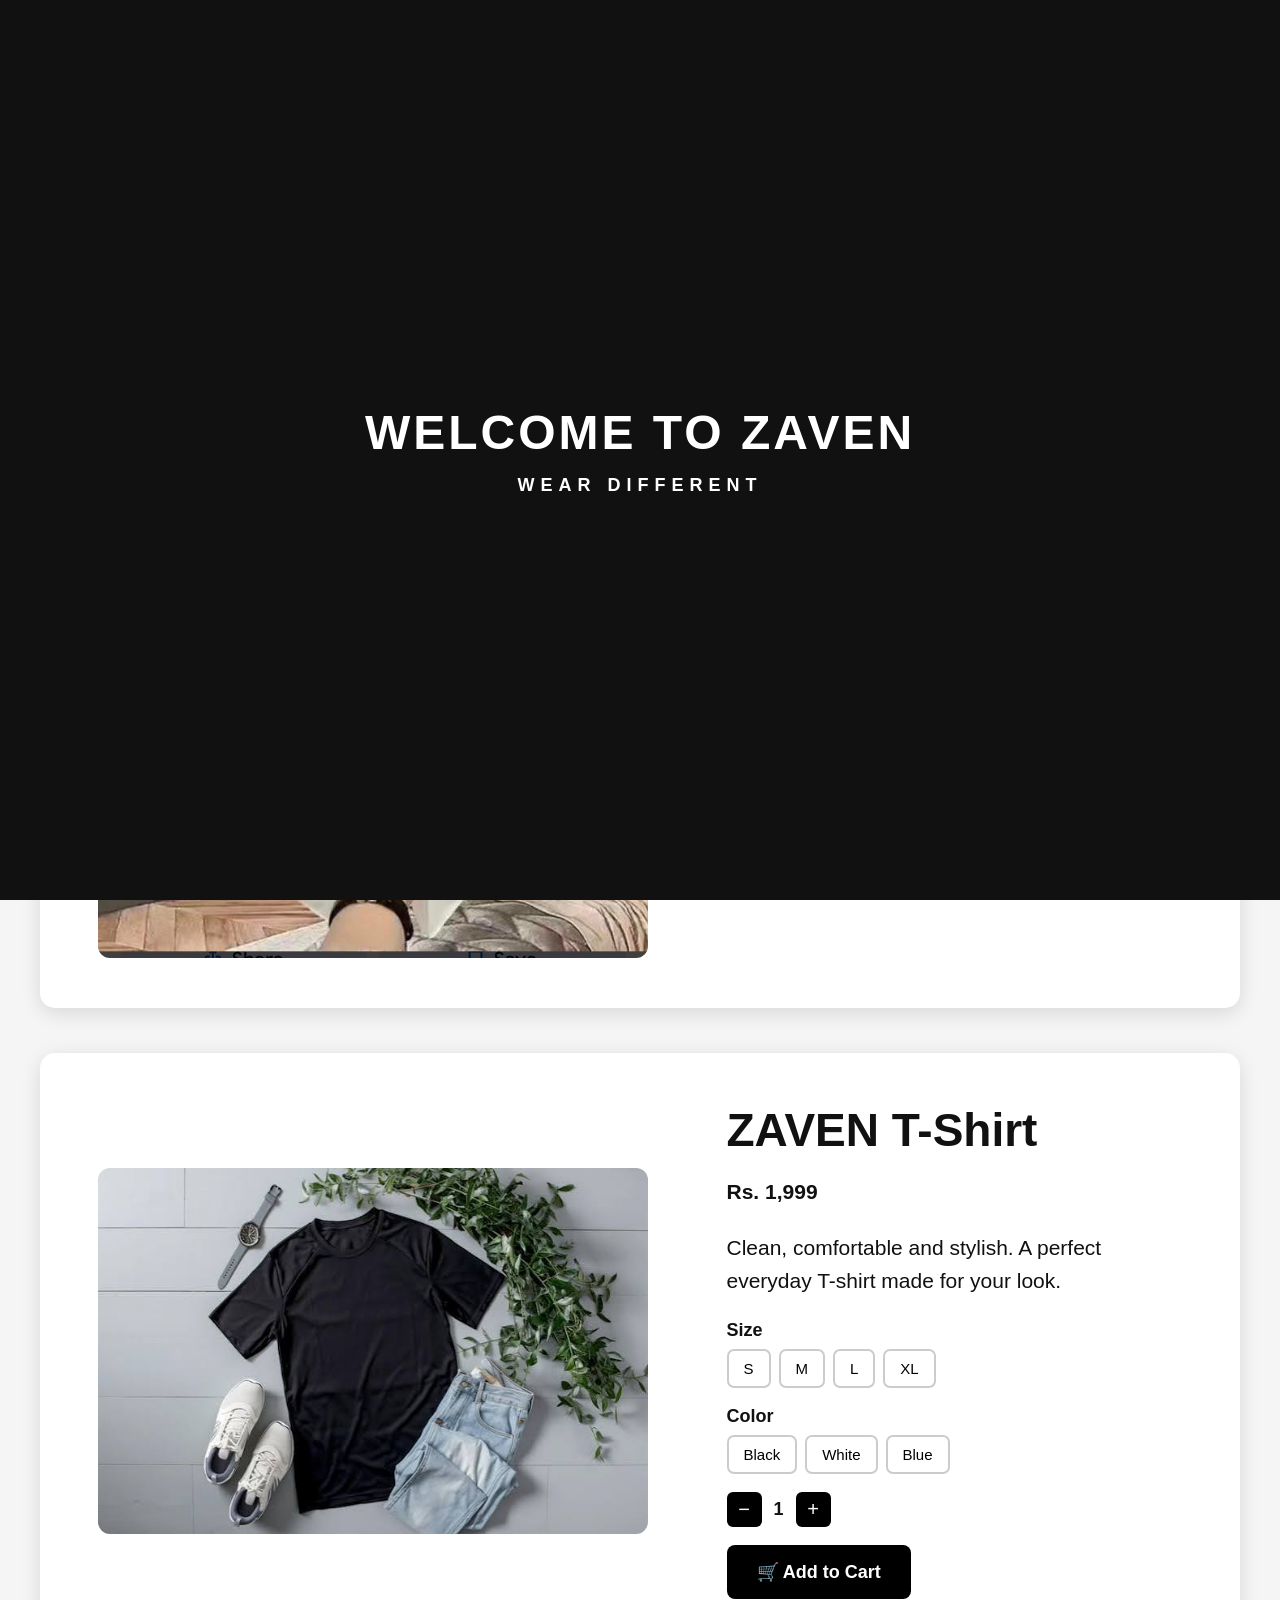
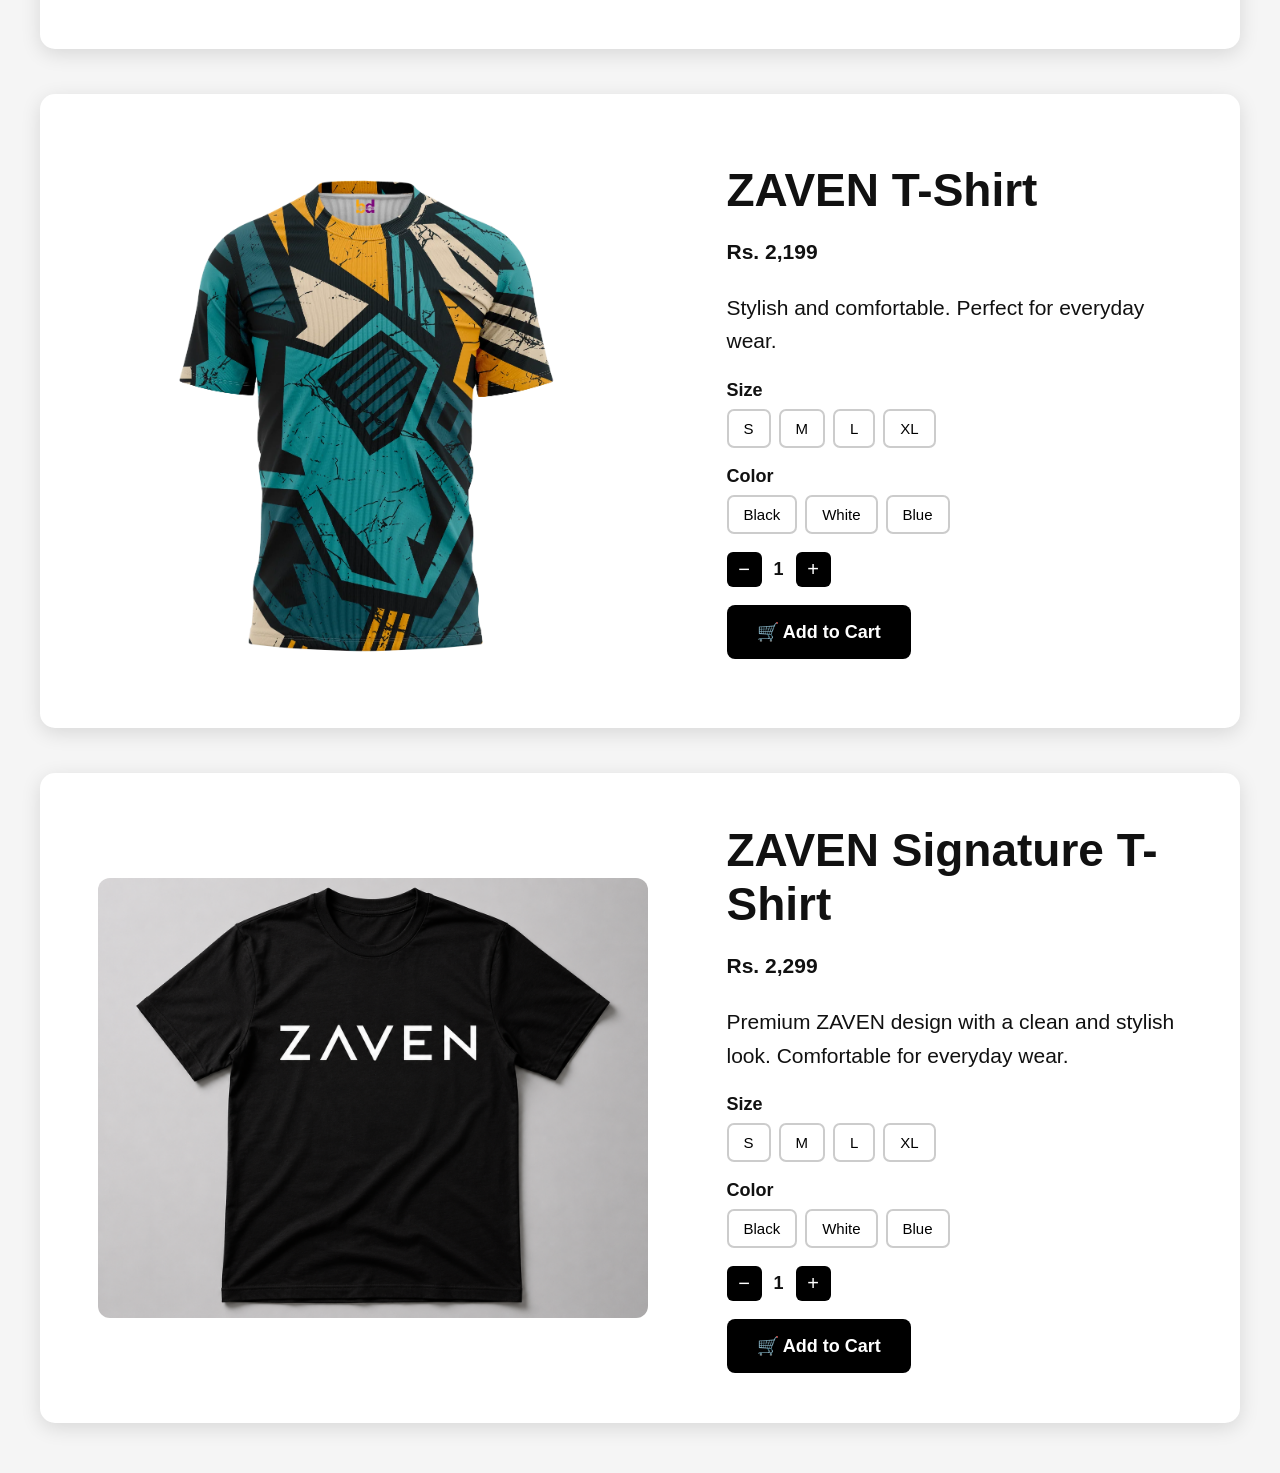
==== commit 2b55e93a: "Update index.html" ====
--- a/index.html
+++ b/index.html
@@ -15,12 +15,10 @@
 <!-- ================= WELCOME ================= -->
 
 <div class="welcome-screen" id="welcomeScreen">
-
     <div class="welcome-content">
         <h1>WELCOME TO ZAVEN</h1>
         <p>WEAR DIFFERENT</p>
     </div>
-
 </div>
 
 
@@ -57,15 +55,11 @@
 <section class="product" data-name="Premium T-Shirt" data-price="2499">
 
     <div class="product-image">
-
         <img
             src="shirt-new.jpg"
             alt="ZAVEN Premium T-Shirt"
             onclick="openImageZoom(this)"
         >
-
-        <p class="click-hint">Click image to view</p>
-
     </div>
 
     <div class="product-info">
@@ -81,41 +75,33 @@
         </p>
 
         <div class="choice">
-
             <label>Size</label>
 
             <div class="options">
-                <button type="button" class="option size-option">S</button>
-                <button type="button" class="option size-option">M</button>
-                <button type="button" class="option size-option">L</button>
-                <button type="button" class="option size-option">XL</button>
-            </div>
-
+                <button class="option size-option">S</button>
+                <button class="option size-option">M</button>
+                <button class="option size-option">L</button>
+                <button class="option size-option">XL</button>
+            </div>
         </div>
 
         <div class="choice">
-
             <label>Color</label>
 
             <div class="options">
-                <button type="button" class="option color-option">Black</button>
-                <button type="button" class="option color-option">White</button>
-                <button type="button" class="option color-option">Blue</button>
-            </div>
-
+                <button class="option color-option">Black</button>
+                <button class="option color-option">White</button>
+                <button class="option color-option">Blue</button>
+            </div>
         </div>
 
         <div class="product-quantity">
-
-            <button type="button" onclick="changeProductQty(this,-1)">−</button>
-
+            <button onclick="changeProductQty(this,-1)">−</button>
             <span>1</span>
-
-            <button type="button" onclick="changeProductQty(this,1)">+</button>
-
-        </div>
-
-        <button type="button" class="buy-button" onclick="addProduct(this)">
+            <button onclick="changeProductQty(this,1)">+</button>
+        </div>
+
+        <button class="buy-button" onclick="addProduct(this)">
             🛒 Add to Cart
         </button>
 
@@ -129,15 +115,11 @@
 <section class="product" data-name="ZAVEN T-Shirt" data-price="1999">
 
     <div class="product-image">
-
         <img
             src="shirt5.jpg"
             alt="ZAVEN T-Shirt"
             onclick="openImageZoom(this)"
         >
-
-        <p class="click-hint">Click image to view</p>
-
     </div>
 
     <div class="product-info">
@@ -153,41 +135,33 @@
         </p>
 
         <div class="choice">
-
             <label>Size</label>
 
             <div class="options">
-                <button type="button" class="option size-option">S</button>
-                <button type="button" class="option size-option">M</button>
-                <button type="button" class="option size-option">L</button>
-                <button type="button" class="option size-option">XL</button>
-            </div>
-
+                <button class="option size-option">S</button>
+                <button class="option size-option">M</button>
+                <button class="option size-option">L</button>
+                <button class="option size-option">XL</button>
+            </div>
         </div>
 
         <div class="choice">
-
             <label>Color</label>
 
             <div class="options">
-                <button type="button" class="option color-option">Black</button>
-                <button type="button" class="option color-option">White</button>
-                <button type="button" class="option color-option">Blue</button>
-            </div>
-
+                <button class="option color-option">Black</button>
+                <button class="option color-option">White</button>
+                <button class="option color-option">Blue</button>
+            </div>
         </div>
 
         <div class="product-quantity">
-
-            <button type="button" onclick="changeProductQty(this,-1)">−</button>
-
+            <button onclick="changeProductQty(this,-1)">−</button>
             <span>1</span>
-
-            <button type="button" onclick="changeProductQty(this,1)">+</button>
-
-        </div>
-
-        <button type="button" class="buy-button" onclick="addProduct(this)">
+            <button onclick="changeProductQty(this,1)">+</button>
+        </div>
+
+        <button class="buy-button" onclick="addProduct(this)">
             🛒 Add to Cart
         </button>
 
@@ -201,15 +175,11 @@
 <section class="product" data-name="ZAVEN T-Shirt 3" data-price="2199">
 
     <div class="product-image">
-
         <img
             src="shirt6.jpg"
             alt="ZAVEN T-Shirt 3"
             onclick="openImageZoom(this)"
         >
-
-        <p class="click-hint">Click image to view</p>
-
     </div>
 
     <div class="product-info">
@@ -224,41 +194,33 @@
         </p>
 
         <div class="choice">
-
             <label>Size</label>
 
             <div class="options">
-                <button type="button" class="option size-option">S</button>
-                <button type="button" class="option size-option">M</button>
-                <button type="button" class="option size-option">L</button>
-                <button type="button" class="option size-option">XL</button>
-            </div>
-
+                <button class="option size-option">S</button>
+                <button class="option size-option">M</button>
+                <button class="option size-option">L</button>
+                <button class="option size-option">XL</button>
+            </div>
         </div>
 
         <div class="choice">
-
             <label>Color</label>
 
             <div class="options">
-                <button type="button" class="option color-option">Black</button>
-                <button type="button" class="option color-option">White</button>
-                <button type="button" class="option color-option">Blue</button>
-            </div>
-
+                <button class="option color-option">Black</button>
+                <button class="option color-option">White</button>
+                <button class="option color-option">Blue</button>
+            </div>
         </div>
 
         <div class="product-quantity">
-
-            <button type="button" onclick="changeProductQty(this,-1)">−</button>
-
+            <button onclick="changeProductQty(this,-1)">−</button>
             <span>1</span>
-
-            <button type="button" onclick="changeProductQty(this,1)">+</button>
-
-        </div>
-
-        <button type="button" class="buy-button" onclick="addProduct(this)">
+            <button onclick="changeProductQty(this,1)">+</button>
+        </div>
+
+        <button class="buy-button" onclick="addProduct(this)">
             🛒 Add to Cart
         </button>
 
@@ -272,15 +234,11 @@
 <section class="product" data-name="ZAVEN Signature T-Shirt" data-price="2299">
 
     <div class="product-image">
-
         <img
             src="shirt4.jpg"
             alt="ZAVEN Signature T-Shirt"
             onclick="openImageZoom(this)"
         >
-
-        <p class="click-hint">Click image to view</p>
-
     </div>
 
     <div class="product-info">
@@ -296,41 +254,33 @@
         </p>
 
         <div class="choice">
-
             <label>Size</label>
 
             <div class="options">
-                <button type="button" class="option size-option">S</button>
-                <button type="button" class="option size-option">M</button>
-                <button type="button" class="option size-option">L</button>
-                <button type="button" class="option size-option">XL</button>
-            </div>
-
+                <button class="option size-option">S</button>
+                <button class="option size-option">M</button>
+                <button class="option size-option">L</button>
+                <button class="option size-option">XL</button>
+            </div>
         </div>
 
         <div class="choice">
-
             <label>Color</label>
 
             <div class="options">
-                <button type="button" class="option color-option">Black</button>
-                <button type="button" class="option color-option">White</button>
-                <button type="button" class="option color-option">Blue</button>
-            </div>
-
+                <button class="option color-option">Black</button>
+                <button class="option color-option">White</button>
+                <button class="option color-option">Blue</button>
+            </div>
         </div>
 
         <div class="product-quantity">
-
-            <button type="button" onclick="changeProductQty(this,-1)">−</button>
-
+            <button onclick="changeProductQty(this,-1)">−</button>
             <span>1</span>
-
-            <button type="button" onclick="changeProductQty(this,1)">+</button>
-
-        </div>
-
-        <button type="button" class="buy-button" onclick="addProduct(this)">
+            <button onclick="changeProductQty(this,1)">+</button>
+        </div>
+
+        <button class="buy-button" onclick="addProduct(this)">
             🛒 Add to Cart
         </button>
 
@@ -341,7 +291,7 @@
 </main>
 
 
-<!-- ================= IMAGE VIEWER ================= -->
+<!-- ================= IMAGE ZOOM ================= -->
 
 <div
     class="image-zoom-overlay"
@@ -350,7 +300,6 @@
 >
 
     <button
-        type="button"
         class="image-zoom-close"
         onclick="event.stopPropagation(); closeImageZoom()"
     >
@@ -367,57 +316,26 @@
 </div>
 
 
-<!-- ================= FLOATING CART ================= -->
-
-<button
-    class="floating-cart"
-    onclick="openCart()"
-    aria-label="Open Cart"
->
-
-    <span class="floating-cart-icon">🛒</span>
-
-    <span class="floating-cart-text">
-        Cart
-    </span>
-
-    <span id="floatingCartCount">0</span>
-
-</button>
-
-
 <!-- ================= CART ================= -->
 
 <div class="overlay" id="cartOverlay">
 
     <div class="cart-box">
 
-        <button
-            type="button"
-            class="close-button"
-            onclick="closeCart()"
-        >
-            ×
-        </button>
+        <button class="close-button" onclick="closeCart()">×</button>
 
         <h2>🛒 Your Cart</h2>
 
         <div id="cartItems"></div>
 
         <div class="cart-summary">
-
             <div>
                 <span>Products Total</span>
-
-                <strong id="cartProductsTotal">
-                    Rs. 0
-                </strong>
-            </div>
-
+                <strong id="cartProductsTotal">Rs. 0</strong>
+            </div>
         </div>
 
         <button
-            type="button"
             class="checkout-button"
             id="checkoutButton"
             onclick="openCheckout()"
@@ -436,13 +354,7 @@
 
     <div class="checkout-box">
 
-        <button
-            type="button"
-            class="close-button"
-            onclick="closeCheckout()"
-        >
-            ×
-        </button>
+        <button class="close-button" onclick="closeCheckout()">×</button>
 
         <h2>📦 Complete Your Order</h2>
 
@@ -508,10 +420,7 @@
                 required
             ></textarea>
 
-            <button
-                type="submit"
-                class="place-order"
-            >
+            <button type="submit" class="place-order">
                 📲 Place Order on WhatsApp
             </button>
 
@@ -522,6 +431,8 @@
 </div>
 
 
+<!-- ================= JAVASCRIPT ================= -->
+
 <script>
 
 const DELIVERY = 200;
@@ -531,39 +442,33 @@
 let cart = [];
 
 
-/* ================= WELCOME ================= */
-
-window.addEventListener("load", function () {
+/* ================= WELCOME FIX ================= */
+
+function hideWelcome() {
+
+    const welcome = document.getElementById("welcomeScreen");
+
+    if (!welcome) return;
+
+    welcome.classList.add("hide");
 
     setTimeout(function () {
-
-        const welcome =
-            document.getElementById("welcomeScreen");
-
-        if (welcome) {
-            welcome.classList.add("hide");
-        }
-
-    }, 2000);
-
-
-    setTimeout(function () {
-
-        const welcome =
-            document.getElementById("welcomeScreen");
-
-        if (welcome) {
-            welcome.style.display = "none";
-        }
-
-        document.body.style.overflow = "auto";
-
-    }, 2700);
-
-});
-
-
-/* ================= IMAGE VIEWER ================= */
+        welcome.style.display = "none";
+        document.body.classList.remove("welcome-active");
+    }, 700);
+}
+
+
+/* Mobile + Laptop dono ke liye */
+document.body.classList.add("welcome-active");
+
+setTimeout(hideWelcome, 2000);
+
+/* Safety backup — kisi bhi wajah se atke nahi */
+setTimeout(hideWelcome, 3000);
+
+
+/* ================= IMAGE ZOOM ================= */
 
 function openImageZoom(image) {
 
@@ -578,7 +483,7 @@
 
     overlay.classList.add("active");
 
-    document.body.style.overflow = "hidden";
+    document.body.classList.add("modal-open");
 }
 
 
@@ -589,13 +494,13 @@
 
     overlay.classList.remove("active");
 
-    document.body.style.overflow = "auto";
+    document.body.classList.remove("modal-open");
 }
 
 
 /* ================= ESC KEY ================= */
 
-document.addEventListener("keydown", function (event) {
+document.addEventListener("keydown", function(event) {
 
     if (event.key === "Escape") {
 
@@ -610,13 +515,13 @@
 
 /* ================= SIZE + COLOR ================= */
 
-document.querySelectorAll(".choice").forEach(function (choice) {
-
-    choice.querySelectorAll(".option").forEach(function (button) {
-
-        button.addEventListener("click", function () {
-
-            choice.querySelectorAll(".option").forEach(function (item) {
+document.querySelectorAll(".choice").forEach(function(choice) {
+
+    choice.querySelectorAll(".option").forEach(function(button) {
+
+        button.addEventListener("click", function() {
+
+            choice.querySelectorAll(".option").forEach(function(item) {
 
                 item.classList.remove("selected");
 
@@ -686,9 +591,8 @@
             ).innerText
         );
 
-
     const existing =
-        cart.find(function (item) {
+        cart.find(function(item) {
 
             return (
                 item.name === name &&
@@ -706,14 +610,12 @@
     } else {
 
         cart.push({
-
             name: name,
             price: price,
             image: image,
             size: size,
             color: color,
             quantity: quantity
-
         });
 
     }
@@ -721,7 +623,7 @@
 
     button.innerText = "✓ Added to Cart";
 
-    setTimeout(function () {
+    setTimeout(function() {
 
         button.innerText = "🛒 Add to Cart";
 
@@ -747,10 +649,6 @@
     const count =
         document.getElementById("cartCount");
 
-    const floatingCount =
-        document.getElementById("floatingCartCount");
-
-
     container.innerHTML = "";
 
     let total = 0;
@@ -765,7 +663,7 @@
     }
 
 
-    cart.forEach(function (item, index) {
+    cart.forEach(function(item, index) {
 
         const itemTotal =
             item.price * item.quantity;
@@ -796,7 +694,6 @@
                     <div class="cart-qty">
 
                         <button
-                            type="button"
                             onclick="changeCartQty(${index},-1)"
                         >
                             −
@@ -805,7 +702,6 @@
                         <span>${item.quantity}</span>
 
                         <button
-                            type="button"
                             onclick="changeCartQty(${index},1)"
                         >
                             +
@@ -822,7 +718,6 @@
                     </strong>
 
                     <button
-                        type="button"
                         class="remove"
                         onclick="removeProduct(${index})"
                     >
@@ -839,20 +734,16 @@
 
 
     count.innerText = items;
-    floatingCount.innerText = items;
-
 
     document.getElementById(
         "cartProductsTotal"
     ).innerText =
         "Rs. " + total.toLocaleString();
 
-
     document.getElementById(
         "checkoutButton"
     ).disabled =
         cart.length === 0;
-
 }
 
 
@@ -860,23 +751,19 @@
 
 function changeCartQty(index, amount) {
 
-    if (!cart[index]) {
-        return;
+    cart[index].quantity += amount;
+
+    if (cart[index].quantity <= 0) {
+
+        cart.splice(index, 1);
+
     }
 
-    cart[index].quantity += amount;
-
-    if (cart[index].quantity <= 0) {
-
-        cart.splice(index, 1);
-
-    }
-
     updateCart();
 }
 
 
-/* ================= REMOVE PRODUCT ================= */
+/* ================= REMOVE ================= */
 
 function removeProduct(index) {
 
@@ -896,6 +783,7 @@
         .getElementById("cartOverlay")
         .classList.add("active");
 
+    document.body.classList.add("modal-open");
 }
 
 
@@ -907,6 +795,7 @@
         .getElementById("cartOverlay")
         .classList.remove("active");
 
+    document.body.classList.remove("modal-open");
 }
 
 
@@ -926,7 +815,7 @@
     let productsTotal = 0;
 
 
-    cart.forEach(function (item) {
+    cart.forEach(function(item) {
 
         productsTotal +=
             item.price * item.quantity;
@@ -941,15 +830,13 @@
     document.getElementById(
         "finalProductsTotal"
     ).innerText =
-        "Rs. " +
-        productsTotal.toLocaleString();
+        "Rs. " + productsTotal.toLocaleString();
 
 
     document.getElementById(
         "grandTotal"
     ).innerText =
-        "Rs. " +
-        grandTotal.toLocaleString();
+        "Rs. " + grandTotal.toLocaleString();
 
 
     closeCart();
@@ -959,6 +846,7 @@
         .getElementById("checkoutOverlay")
         .classList.add("active");
 
+    document.body.classList.add("modal-open");
 }
 
 
@@ -970,6 +858,7 @@
         .getElementById("checkoutOverlay")
         .classList.remove("active");
 
+    document.body.classList.remove("modal-open");
 }
 
 
@@ -1028,12 +917,11 @@
         address +
         "\n\n";
 
-
     message +=
         "ORDER DETAILS:\n\n";
 
 
-    cart.forEach(function (item) {
+    cart.forEach(function(item) {
 
         const itemTotal =
             item.price * item.quantity;
@@ -1042,8 +930,7 @@
 
 
         message +=
-            item.name +
-            "\n";
+            item.name + "\n";
 
         message +=
             "Size: " +
@@ -1111,3343 +998,4 @@
 </script>
 
 </body>
-</html><!DOCTYPE html>
-<html lang="en">
-
-<head>
-    <meta charset="UTF-8">
-    <meta name="viewport" content="width=device-width, initial-scale=1.0">
-
-    <title>ZAVEN - Wear Different</title>
-
-    <link rel="stylesheet" href="style.css">
-</head>
-
-<body>
-
-<!-- ================= WELCOME ================= -->
-
-<div class="welcome-screen" id="welcomeScreen">
-
-    <div class="welcome-content">
-        <h1>WELCOME TO ZAVEN</h1>
-        <p>WEAR DIFFERENT</p>
-    </div>
-
-</div>
-
-
-<!-- ================= HEADER ================= -->
-
-<header>
-
-    <div class="brand">
-        <img src="zaven-logo.png" alt="ZAVEN Logo" class="logo">
-    </div>
-
-    <nav>
-        <a href="#">Home</a>
-        <a href="#shop">Shop</a>
-        <a href="#about">About</a>
-        <a href="#contact">Contact</a>
-    </nav>
-
-    <button class="cart-button" onclick="openCart()">
-        🛒 CART
-        <span id="cartCount">0</span>
-    </button>
-
-</header>
-
-
-<!-- ================= PRODUCTS ================= -->
-
-<main class="products" id="shop">
-
-
-<!-- PRODUCT 1 -->
-
-<section class="product" data-name="Premium T-Shirt" data-price="2499">
-
-    <div class="product-image">
-
-        <img
-            src="shirt-new.jpg"
-            alt="ZAVEN Premium T-Shirt"
-            onclick="openImageZoom(this)"
-        >
-
-        <p class="click-hint">Click image to view</p>
-
-    </div>
-
-    <div class="product-info">
-
-        <h2>Premium T-Shirt</h2>
-
-        <p class="price">Rs. 2,499</p>
-
-        <p>
-            Premium quality T-shirt.
-            Comfortable, stylish and perfect
-            for everyday wear.
-        </p>
-
-        <div class="choice">
-
-            <label>Size</label>
-
-            <div class="options">
-                <button type="button" class="option size-option">S</button>
-                <button type="button" class="option size-option">M</button>
-                <button type="button" class="option size-option">L</button>
-                <button type="button" class="option size-option">XL</button>
-            </div>
-
-        </div>
-
-        <div class="choice">
-
-            <label>Color</label>
-
-            <div class="options">
-                <button type="button" class="option color-option">Black</button>
-                <button type="button" class="option color-option">White</button>
-                <button type="button" class="option color-option">Blue</button>
-            </div>
-
-        </div>
-
-        <div class="product-quantity">
-
-            <button type="button" onclick="changeProductQty(this,-1)">−</button>
-
-            <span>1</span>
-
-            <button type="button" onclick="changeProductQty(this,1)">+</button>
-
-        </div>
-
-        <button type="button" class="buy-button" onclick="addProduct(this)">
-            🛒 Add to Cart
-        </button>
-
-    </div>
-
-</section>
-
-
-<!-- PRODUCT 2 -->
-
-<section class="product" data-name="ZAVEN T-Shirt" data-price="1999">
-
-    <div class="product-image">
-
-        <img
-            src="shirt5.jpg"
-            alt="ZAVEN T-Shirt"
-            onclick="openImageZoom(this)"
-        >
-
-        <p class="click-hint">Click image to view</p>
-
-    </div>
-
-    <div class="product-info">
-
-        <h2>ZAVEN T-Shirt</h2>
-
-        <p class="price">Rs. 1,999</p>
-
-        <p>
-            Clean, comfortable and stylish.
-            A perfect everyday T-shirt
-            made for your look.
-        </p>
-
-        <div class="choice">
-
-            <label>Size</label>
-
-            <div class="options">
-                <button type="button" class="option size-option">S</button>
-                <button type="button" class="option size-option">M</button>
-                <button type="button" class="option size-option">L</button>
-                <button type="button" class="option size-option">XL</button>
-            </div>
-
-        </div>
-
-        <div class="choice">
-
-            <label>Color</label>
-
-            <div class="options">
-                <button type="button" class="option color-option">Black</button>
-                <button type="button" class="option color-option">White</button>
-                <button type="button" class="option color-option">Blue</button>
-            </div>
-
-        </div>
-
-        <div class="product-quantity">
-
-            <button type="button" onclick="changeProductQty(this,-1)">−</button>
-
-            <span>1</span>
-
-            <button type="button" onclick="changeProductQty(this,1)">+</button>
-
-        </div>
-
-        <button type="button" class="buy-button" onclick="addProduct(this)">
-            🛒 Add to Cart
-        </button>
-
-    </div>
-
-</section>
-
-
-<!-- PRODUCT 3 -->
-
-<section class="product" data-name="ZAVEN T-Shirt 3" data-price="2199">
-
-    <div class="product-image">
-
-        <img
-            src="shirt6.jpg"
-            alt="ZAVEN T-Shirt 3"
-            onclick="openImageZoom(this)"
-        >
-
-        <p class="click-hint">Click image to view</p>
-
-    </div>
-
-    <div class="product-info">
-
-        <h2>ZAVEN T-Shirt</h2>
-
-        <p class="price">Rs. 2,199</p>
-
-        <p>
-            Stylish and comfortable.
-            Perfect for everyday wear.
-        </p>
-
-        <div class="choice">
-
-            <label>Size</label>
-
-            <div class="options">
-                <button type="button" class="option size-option">S</button>
-                <button type="button" class="option size-option">M</button>
-                <button type="button" class="option size-option">L</button>
-                <button type="button" class="option size-option">XL</button>
-            </div>
-
-        </div>
-
-        <div class="choice">
-
-            <label>Color</label>
-
-            <div class="options">
-                <button type="button" class="option color-option">Black</button>
-                <button type="button" class="option color-option">White</button>
-                <button type="button" class="option color-option">Blue</button>
-            </div>
-
-        </div>
-
-        <div class="product-quantity">
-
-            <button type="button" onclick="changeProductQty(this,-1)">−</button>
-
-            <span>1</span>
-
-            <button type="button" onclick="changeProductQty(this,1)">+</button>
-
-        </div>
-
-        <button type="button" class="buy-button" onclick="addProduct(this)">
-            🛒 Add to Cart
-        </button>
-
-    </div>
-
-</section>
-
-
-<!-- PRODUCT 4 -->
-
-<section class="product" data-name="ZAVEN Signature T-Shirt" data-price="2299">
-
-    <div class="product-image">
-
-        <img
-            src="shirt4.jpg"
-            alt="ZAVEN Signature T-Shirt"
-            onclick="openImageZoom(this)"
-        >
-
-        <p class="click-hint">Click image to view</p>
-
-    </div>
-
-    <div class="product-info">
-
-        <h2>ZAVEN Signature T-Shirt</h2>
-
-        <p class="price">Rs. 2,299</p>
-
-        <p>
-            Premium ZAVEN design with a clean
-            and stylish look. Comfortable for
-            everyday wear.
-        </p>
-
-        <div class="choice">
-
-            <label>Size</label>
-
-            <div class="options">
-                <button type="button" class="option size-option">S</button>
-                <button type="button" class="option size-option">M</button>
-                <button type="button" class="option size-option">L</button>
-                <button type="button" class="option size-option">XL</button>
-            </div>
-
-        </div>
-
-        <div class="choice">
-
-            <label>Color</label>
-
-            <div class="options">
-                <button type="button" class="option color-option">Black</button>
-                <button type="button" class="option color-option">White</button>
-                <button type="button" class="option color-option">Blue</button>
-            </div>
-
-        </div>
-
-        <div class="product-quantity">
-
-            <button type="button" onclick="changeProductQty(this,-1)">−</button>
-
-            <span>1</span>
-
-            <button type="button" onclick="changeProductQty(this,1)">+</button>
-
-        </div>
-
-        <button type="button" class="buy-button" onclick="addProduct(this)">
-            🛒 Add to Cart
-        </button>
-
-    </div>
-
-</section>
-
-</main>
-
-
-<!-- ================= IMAGE VIEWER ================= -->
-
-<div
-    class="image-zoom-overlay"
-    id="imageZoomOverlay"
-    onclick="closeImageZoom()"
->
-
-    <button
-        type="button"
-        class="image-zoom-close"
-        onclick="event.stopPropagation(); closeImageZoom()"
-    >
-        ×
-    </button>
-
-    <img
-        id="zoomedProductImage"
-        src=""
-        alt="Product Image"
-        onclick="event.stopPropagation()"
-    >
-
-</div>
-
-
-<!-- ================= FLOATING CART ================= -->
-
-<button
-    class="floating-cart"
-    onclick="openCart()"
-    aria-label="Open Cart"
->
-
-    <span class="floating-cart-icon">🛒</span>
-
-    <span class="floating-cart-text">
-        Cart
-    </span>
-
-    <span id="floatingCartCount">0</span>
-
-</button>
-
-
-<!-- ================= CART ================= -->
-
-<div class="overlay" id="cartOverlay">
-
-    <div class="cart-box">
-
-        <button
-            type="button"
-            class="close-button"
-            onclick="closeCart()"
-        >
-            ×
-        </button>
-
-        <h2>🛒 Your Cart</h2>
-
-        <div id="cartItems"></div>
-
-        <div class="cart-summary">
-
-            <div>
-                <span>Products Total</span>
-
-                <strong id="cartProductsTotal">
-                    Rs. 0
-                </strong>
-            </div>
-
-        </div>
-
-        <button
-            type="button"
-            class="checkout-button"
-            id="checkoutButton"
-            onclick="openCheckout()"
-        >
-            CHECKOUT
-        </button>
-
-    </div>
-
-</div>
-
-
-<!-- ================= CHECKOUT ================= -->
-
-<div class="overlay" id="checkoutOverlay">
-
-    <div class="checkout-box">
-
-        <button
-            type="button"
-            class="close-button"
-            onclick="closeCheckout()"
-        >
-            ×
-        </button>
-
-        <h2>📦 Complete Your Order</h2>
-
-        <div class="final-total">
-
-            <div>
-                <span>Products Total</span>
-                <strong id="finalProductsTotal">Rs. 0</strong>
-            </div>
-
-            <div>
-                <span>Delivery Charges</span>
-                <strong>Rs. 200</strong>
-            </div>
-
-            <hr>
-
-            <div class="grand-total">
-                <span>Grand Total</span>
-                <strong id="grandTotal">Rs. 0</strong>
-            </div>
-
-        </div>
-
-        <div class="cod">
-            💵 Cash on Delivery
-        </div>
-
-        <form onsubmit="placeOrder(event)">
-
-            <label>Full Name</label>
-
-            <input
-                type="text"
-                id="customerName"
-                placeholder="Enter your name"
-                required
-            >
-
-            <label>Phone Number</label>
-
-            <input
-                type="tel"
-                id="customerPhone"
-                placeholder="03XXXXXXXXX"
-                required
-            >
-
-            <label>City</label>
-
-            <input
-                type="text"
-                id="customerCity"
-                placeholder="Enter your city"
-                required
-            >
-
-            <label>Delivery Address</label>
-
-            <textarea
-                id="customerAddress"
-                placeholder="Enter complete delivery address"
-                required
-            ></textarea>
-
-            <button
-                type="submit"
-                class="place-order"
-            >
-                📲 Place Order on WhatsApp
-            </button>
-
-        </form>
-
-    </div>
-
-</div>
-
-
-<script>
-
-const DELIVERY = 200;
-
-const WHATSAPP_NUMBER = "923374521644";
-
-let cart = [];
-
-
-/* ================= WELCOME ================= */
-
-window.addEventListener("load", function () {
-
-    setTimeout(function () {
-
-        const welcome =
-            document.getElementById("welcomeScreen");
-
-        if (welcome) {
-            welcome.classList.add("hide");
-        }
-
-    }, 2000);
-
-
-    setTimeout(function () {
-
-        const welcome =
-            document.getElementById("welcomeScreen");
-
-        if (welcome) {
-            welcome.style.display = "none";
-        }
-
-        document.body.style.overflow = "auto";
-
-    }, 2700);
-
-});
-
-
-/* ================= IMAGE VIEWER ================= */
-
-function openImageZoom(image) {
-
-    const overlay =
-        document.getElementById("imageZoomOverlay");
-
-    const zoomedImage =
-        document.getElementById("zoomedProductImage");
-
-    zoomedImage.src = image.src;
-    zoomedImage.alt = image.alt;
-
-    overlay.classList.add("active");
-
-    document.body.style.overflow = "hidden";
-}
-
-
-function closeImageZoom() {
-
-    const overlay =
-        document.getElementById("imageZoomOverlay");
-
-    overlay.classList.remove("active");
-
-    document.body.style.overflow = "auto";
-}
-
-
-/* ================= ESC KEY ================= */
-
-document.addEventListener("keydown", function (event) {
-
-    if (event.key === "Escape") {
-
-        closeImageZoom();
-        closeCart();
-        closeCheckout();
-
-    }
-
-});
-
-
-/* ================= SIZE + COLOR ================= */
-
-document.querySelectorAll(".choice").forEach(function (choice) {
-
-    choice.querySelectorAll(".option").forEach(function (button) {
-
-        button.addEventListener("click", function () {
-
-            choice.querySelectorAll(".option").forEach(function (item) {
-
-                item.classList.remove("selected");
-
-            });
-
-            button.classList.add("selected");
-
-        });
-
-    });
-
-});
-
-
-/* ================= PRODUCT QUANTITY ================= */
-
-function changeProductQty(button, amount) {
-
-    const span =
-        button.parentElement.querySelector("span");
-
-    let quantity =
-        parseInt(span.innerText);
-
-    quantity += amount;
-
-    if (quantity < 1) {
-        quantity = 1;
-    }
-
-    span.innerText = quantity;
-}
-
-
-/* ================= ADD TO CART ================= */
-
-function addProduct(button) {
-
-    const product =
-        button.closest(".product");
-
-    const name =
-        product.dataset.name;
-
-    const price =
-        Number(product.dataset.price);
-
-    const image =
-        product.querySelector("img").getAttribute("src");
-
-    const sizeButton =
-        product.querySelector(".size-option.selected");
-
-    const colorButton =
-        product.querySelector(".color-option.selected");
-
-    const size =
-        sizeButton ? sizeButton.innerText : "Not selected";
-
-    const color =
-        colorButton ? colorButton.innerText : "Not selected";
-
-    const quantity =
-        Number(
-            product.querySelector(
-                ".product-quantity span"
-            ).innerText
-        );
-
-
-    const existing =
-        cart.find(function (item) {
-
-            return (
-                item.name === name &&
-                item.size === size &&
-                item.color === color
-            );
-
-        });
-
-
-    if (existing) {
-
-        existing.quantity += quantity;
-
-    } else {
-
-        cart.push({
-
-            name: name,
-            price: price,
-            image: image,
-            size: size,
-            color: color,
-            quantity: quantity
-
-        });
-
-    }
-
-
-    button.innerText = "✓ Added to Cart";
-
-    setTimeout(function () {
-
-        button.innerText = "🛒 Add to Cart";
-
-    }, 1200);
-
-
-    product.querySelector(
-        ".product-quantity span"
-    ).innerText = "1";
-
-
-    updateCart();
-}
-
-
-/* ================= UPDATE CART ================= */
-
-function updateCart() {
-
-    const container =
-        document.getElementById("cartItems");
-
-    const count =
-        document.getElementById("cartCount");
-
-    const floatingCount =
-        document.getElementById("floatingCartCount");
-
-
-    container.innerHTML = "";
-
-    let total = 0;
-    let items = 0;
-
-
-    if (cart.length === 0) {
-
-        container.innerHTML =
-            '<p class="empty-cart">Your cart is empty.</p>';
-
-    }
-
-
-    cart.forEach(function (item, index) {
-
-        const itemTotal =
-            item.price * item.quantity;
-
-        total += itemTotal;
-        items += item.quantity;
-
-
-        container.innerHTML += `
-
-            <div class="cart-item">
-
-                <img
-                    src="${item.image}"
-                    alt="${item.name}"
-                >
-
-                <div class="cart-info">
-
-                    <h3>${item.name}</h3>
-
-                    <p>Rs. ${item.price.toLocaleString()}</p>
-
-                    <p>Size: ${item.size}</p>
-
-                    <p>Color: ${item.color}</p>
-
-                    <div class="cart-qty">
-
-                        <button
-                            type="button"
-                            onclick="changeCartQty(${index},-1)"
-                        >
-                            −
-                        </button>
-
-                        <span>${item.quantity}</span>
-
-                        <button
-                            type="button"
-                            onclick="changeCartQty(${index},1)"
-                        >
-                            +
-                        </button>
-
-                    </div>
-
-                </div>
-
-                <div class="cart-right">
-
-                    <strong>
-                        Rs. ${itemTotal.toLocaleString()}
-                    </strong>
-
-                    <button
-                        type="button"
-                        class="remove"
-                        onclick="removeProduct(${index})"
-                    >
-                        ❌
-                    </button>
-
-                </div>
-
-            </div>
-
-        `;
-
-    });
-
-
-    count.innerText = items;
-    floatingCount.innerText = items;
-
-
-    document.getElementById(
-        "cartProductsTotal"
-    ).innerText =
-        "Rs. " + total.toLocaleString();
-
-
-    document.getElementById(
-        "checkoutButton"
-    ).disabled =
-        cart.length === 0;
-
-}
-
-
-/* ================= CART QUANTITY ================= */
-
-function changeCartQty(index, amount) {
-
-    if (!cart[index]) {
-        return;
-    }
-
-    cart[index].quantity += amount;
-
-    if (cart[index].quantity <= 0) {
-
-        cart.splice(index, 1);
-
-    }
-
-    updateCart();
-}
-
-
-/* ================= REMOVE PRODUCT ================= */
-
-function removeProduct(index) {
-
-    cart.splice(index, 1);
-
-    updateCart();
-}
-
-
-/* ================= OPEN CART ================= */
-
-function openCart() {
-
-    updateCart();
-
-    document
-        .getElementById("cartOverlay")
-        .classList.add("active");
-
-}
-
-
-/* ================= CLOSE CART ================= */
-
-function closeCart() {
-
-    document
-        .getElementById("cartOverlay")
-        .classList.remove("active");
-
-}
-
-
-/* ================= OPEN CHECKOUT ================= */
-
-function openCheckout() {
-
-    if (cart.length === 0) {
-
-        alert("Please add a product first.");
-
-        return;
-
-    }
-
-
-    let productsTotal = 0;
-
-
-    cart.forEach(function (item) {
-
-        productsTotal +=
-            item.price * item.quantity;
-
-    });
-
-
-    const grandTotal =
-        productsTotal + DELIVERY;
-
-
-    document.getElementById(
-        "finalProductsTotal"
-    ).innerText =
-        "Rs. " +
-        productsTotal.toLocaleString();
-
-
-    document.getElementById(
-        "grandTotal"
-    ).innerText =
-        "Rs. " +
-        grandTotal.toLocaleString();
-
-
-    closeCart();
-
-
-    document
-        .getElementById("checkoutOverlay")
-        .classList.add("active");
-
-}
-
-
-/* ================= CLOSE CHECKOUT ================= */
-
-function closeCheckout() {
-
-    document
-        .getElementById("checkoutOverlay")
-        .classList.remove("active");
-
-}
-
-
-/* ================= WHATSAPP ORDER ================= */
-
-function placeOrder(event) {
-
-    event.preventDefault();
-
-
-    if (cart.length === 0) {
-
-        alert("Your cart is empty.");
-
-        return;
-
-    }
-
-
-    const name =
-        document.getElementById("customerName").value;
-
-    const phone =
-        document.getElementById("customerPhone").value;
-
-    const city =
-        document.getElementById("customerCity").value;
-
-    const address =
-        document.getElementById("customerAddress").value;
-
-
-    let productsTotal = 0;
-
-    let message =
-        "ZAVEN NEW ORDER\n\n";
-
-
-    message +=
-        "Customer Name: " +
-        name +
-        "\n";
-
-    message +=
-        "Phone: " +
-        phone +
-        "\n";
-
-    message +=
-        "City: " +
-        city +
-        "\n";
-
-    message +=
-        "Address: " +
-        address +
-        "\n\n";
-
-
-    message +=
-        "ORDER DETAILS:\n\n";
-
-
-    cart.forEach(function (item) {
-
-        const itemTotal =
-            item.price * item.quantity;
-
-        productsTotal += itemTotal;
-
-
-        message +=
-            item.name +
-            "\n";
-
-        message +=
-            "Size: " +
-            item.size +
-            "\n";
-
-        message +=
-            "Color: " +
-            item.color +
-            "\n";
-
-        message +=
-            "Quantity: " +
-            item.quantity +
-            "\n";
-
-        message +=
-            "Price: Rs. " +
-            itemTotal.toLocaleString() +
-            "\n\n";
-
-    });
-
-
-    const grandTotal =
-        productsTotal + DELIVERY;
-
-
-    message +=
-        "Products Total: Rs. " +
-        productsTotal.toLocaleString() +
-        "\n";
-
-    message +=
-        "Delivery Charges: Rs. " +
-        DELIVERY.toLocaleString() +
-        "\n";
-
-    message +=
-        "GRAND TOTAL: Rs. " +
-        grandTotal.toLocaleString() +
-        "\n";
-
-    message +=
-        "Payment: Cash on Delivery";
-
-
-    const whatsappURL =
-        "https://wa.me/" +
-        WHATSAPP_NUMBER +
-        "?text=" +
-        encodeURIComponent(message);
-
-
-    window.open(
-        whatsappURL,
-        "_blank"
-    );
-
-}
-
-
-updateCart();
-
-</script>
-
-</body>
-</html><!DOCTYPE html>
-<html lang="en">
-
-<head>
-    <meta charset="UTF-8">
-    <meta name="viewport" content="width=device-width, initial-scale=1.0">
-
-    <title>ZAVEN - Wear Different</title>
-
-    <link rel="stylesheet" href="style.css">
-</head>
-
-<body>
-
-<!-- ================= WELCOME ================= -->
-
-<div class="welcome-screen" id="welcomeScreen">
-
-    <div class="welcome-content">
-        <h1>WELCOME TO ZAVEN</h1>
-        <p>WEAR DIFFERENT</p>
-    </div>
-
-</div>
-
-
-<!-- ================= HEADER ================= -->
-
-<header>
-
-    <div class="brand">
-        <img src="zaven-logo.png" alt="ZAVEN Logo" class="logo">
-    </div>
-
-    <nav>
-        <a href="#">Home</a>
-        <a href="#shop">Shop</a>
-        <a href="#about">About</a>
-        <a href="#contact">Contact</a>
-    </nav>
-
-    <button class="cart-button" onclick="openCart()">
-        🛒 CART
-        <span id="cartCount">0</span>
-    </button>
-
-</header>
-
-
-<!-- ================= PRODUCTS ================= -->
-
-<main class="products" id="shop">
-
-
-<!-- PRODUCT 1 -->
-
-<section class="product" data-name="Premium T-Shirt" data-price="2499">
-
-    <div class="product-image">
-
-        <img
-            src="shirt-new.jpg"
-            alt="ZAVEN Premium T-Shirt"
-            onclick="openImageZoom(this)"
-        >
-
-        <p class="click-hint">Click image to view</p>
-
-    </div>
-
-    <div class="product-info">
-
-        <h2>Premium T-Shirt</h2>
-
-        <p class="price">Rs. 2,499</p>
-
-        <p>
-            Premium quality T-shirt.
-            Comfortable, stylish and perfect
-            for everyday wear.
-        </p>
-
-        <div class="choice">
-
-            <label>Size</label>
-
-            <div class="options">
-                <button type="button" class="option size-option">S</button>
-                <button type="button" class="option size-option">M</button>
-                <button type="button" class="option size-option">L</button>
-                <button type="button" class="option size-option">XL</button>
-            </div>
-
-        </div>
-
-        <div class="choice">
-
-            <label>Color</label>
-
-            <div class="options">
-                <button type="button" class="option color-option">Black</button>
-                <button type="button" class="option color-option">White</button>
-                <button type="button" class="option color-option">Blue</button>
-            </div>
-
-        </div>
-
-        <div class="product-quantity">
-
-            <button type="button" onclick="changeProductQty(this,-1)">−</button>
-
-            <span>1</span>
-
-            <button type="button" onclick="changeProductQty(this,1)">+</button>
-
-        </div>
-
-        <button type="button" class="buy-button" onclick="addProduct(this)">
-            🛒 Add to Cart
-        </button>
-
-    </div>
-
-</section>
-
-
-<!-- PRODUCT 2 -->
-
-<section class="product" data-name="ZAVEN T-Shirt" data-price="1999">
-
-    <div class="product-image">
-
-        <img
-            src="shirt5.jpg"
-            alt="ZAVEN T-Shirt"
-            onclick="openImageZoom(this)"
-        >
-
-        <p class="click-hint">Click image to view</p>
-
-    </div>
-
-    <div class="product-info">
-
-        <h2>ZAVEN T-Shirt</h2>
-
-        <p class="price">Rs. 1,999</p>
-
-        <p>
-            Clean, comfortable and stylish.
-            A perfect everyday T-shirt
-            made for your look.
-        </p>
-
-        <div class="choice">
-
-            <label>Size</label>
-
-            <div class="options">
-                <button type="button" class="option size-option">S</button>
-                <button type="button" class="option size-option">M</button>
-                <button type="button" class="option size-option">L</button>
-                <button type="button" class="option size-option">XL</button>
-            </div>
-
-        </div>
-
-        <div class="choice">
-
-            <label>Color</label>
-
-            <div class="options">
-                <button type="button" class="option color-option">Black</button>
-                <button type="button" class="option color-option">White</button>
-                <button type="button" class="option color-option">Blue</button>
-            </div>
-
-        </div>
-
-        <div class="product-quantity">
-
-            <button type="button" onclick="changeProductQty(this,-1)">−</button>
-
-            <span>1</span>
-
-            <button type="button" onclick="changeProductQty(this,1)">+</button>
-
-        </div>
-
-        <button type="button" class="buy-button" onclick="addProduct(this)">
-            🛒 Add to Cart
-        </button>
-
-    </div>
-
-</section>
-
-
-<!-- PRODUCT 3 -->
-
-<section class="product" data-name="ZAVEN T-Shirt 3" data-price="2199">
-
-    <div class="product-image">
-
-        <img
-            src="shirt6.jpg"
-            alt="ZAVEN T-Shirt 3"
-            onclick="openImageZoom(this)"
-        >
-
-        <p class="click-hint">Click image to view</p>
-
-    </div>
-
-    <div class="product-info">
-
-        <h2>ZAVEN T-Shirt</h2>
-
-        <p class="price">Rs. 2,199</p>
-
-        <p>
-            Stylish and comfortable.
-            Perfect for everyday wear.
-        </p>
-
-        <div class="choice">
-
-            <label>Size</label>
-
-            <div class="options">
-                <button type="button" class="option size-option">S</button>
-                <button type="button" class="option size-option">M</button>
-                <button type="button" class="option size-option">L</button>
-                <button type="button" class="option size-option">XL</button>
-            </div>
-
-        </div>
-
-        <div class="choice">
-
-            <label>Color</label>
-
-            <div class="options">
-                <button type="button" class="option color-option">Black</button>
-                <button type="button" class="option color-option">White</button>
-                <button type="button" class="option color-option">Blue</button>
-            </div>
-
-        </div>
-
-        <div class="product-quantity">
-
-            <button type="button" onclick="changeProductQty(this,-1)">−</button>
-
-            <span>1</span>
-
-            <button type="button" onclick="changeProductQty(this,1)">+</button>
-
-        </div>
-
-        <button type="button" class="buy-button" onclick="addProduct(this)">
-            🛒 Add to Cart
-        </button>
-
-    </div>
-
-</section>
-
-
-<!-- PRODUCT 4 -->
-
-<section class="product" data-name="ZAVEN Signature T-Shirt" data-price="2299">
-
-    <div class="product-image">
-
-        <img
-            src="shirt4.jpg"
-            alt="ZAVEN Signature T-Shirt"
-            onclick="openImageZoom(this)"
-        >
-
-        <p class="click-hint">Click image to view</p>
-
-    </div>
-
-    <div class="product-info">
-
-        <h2>ZAVEN Signature T-Shirt</h2>
-
-        <p class="price">Rs. 2,299</p>
-
-        <p>
-            Premium ZAVEN design with a clean
-            and stylish look. Comfortable for
-            everyday wear.
-        </p>
-
-        <div class="choice">
-
-            <label>Size</label>
-
-            <div class="options">
-                <button type="button" class="option size-option">S</button>
-                <button type="button" class="option size-option">M</button>
-                <button type="button" class="option size-option">L</button>
-                <button type="button" class="option size-option">XL</button>
-            </div>
-
-        </div>
-
-        <div class="choice">
-
-            <label>Color</label>
-
-            <div class="options">
-                <button type="button" class="option color-option">Black</button>
-                <button type="button" class="option color-option">White</button>
-                <button type="button" class="option color-option">Blue</button>
-            </div>
-
-        </div>
-
-        <div class="product-quantity">
-
-            <button type="button" onclick="changeProductQty(this,-1)">−</button>
-
-            <span>1</span>
-
-            <button type="button" onclick="changeProductQty(this,1)">+</button>
-
-        </div>
-
-        <button type="button" class="buy-button" onclick="addProduct(this)">
-            🛒 Add to Cart
-        </button>
-
-    </div>
-
-</section>
-
-</main>
-
-
-<!-- ================= IMAGE VIEWER ================= -->
-
-<div
-    class="image-zoom-overlay"
-    id="imageZoomOverlay"
-    onclick="closeImageZoom()"
->
-
-    <button
-        type="button"
-        class="image-zoom-close"
-        onclick="event.stopPropagation(); closeImageZoom()"
-    >
-        ×
-    </button>
-
-    <img
-        id="zoomedProductImage"
-        src=""
-        alt="Product Image"
-        onclick="event.stopPropagation()"
-    >
-
-</div>
-
-
-<!-- ================= FLOATING CART ================= -->
-
-<button
-    class="floating-cart"
-    onclick="openCart()"
-    aria-label="Open Cart"
->
-
-    <span class="floating-cart-icon">🛒</span>
-
-    <span class="floating-cart-text">
-        Cart
-    </span>
-
-    <span id="floatingCartCount">0</span>
-
-</button>
-
-
-<!-- ================= CART ================= -->
-
-<div class="overlay" id="cartOverlay">
-
-    <div class="cart-box">
-
-        <button
-            type="button"
-            class="close-button"
-            onclick="closeCart()"
-        >
-            ×
-        </button>
-
-        <h2>🛒 Your Cart</h2>
-
-        <div id="cartItems"></div>
-
-        <div class="cart-summary">
-
-            <div>
-                <span>Products Total</span>
-
-                <strong id="cartProductsTotal">
-                    Rs. 0
-                </strong>
-            </div>
-
-        </div>
-
-        <button
-            type="button"
-            class="checkout-button"
-            id="checkoutButton"
-            onclick="openCheckout()"
-        >
-            CHECKOUT
-        </button>
-
-    </div>
-
-</div>
-
-
-<!-- ================= CHECKOUT ================= -->
-
-<div class="overlay" id="checkoutOverlay">
-
-    <div class="checkout-box">
-
-        <button
-            type="button"
-            class="close-button"
-            onclick="closeCheckout()"
-        >
-            ×
-        </button>
-
-        <h2>📦 Complete Your Order</h2>
-
-        <div class="final-total">
-
-            <div>
-                <span>Products Total</span>
-                <strong id="finalProductsTotal">Rs. 0</strong>
-            </div>
-
-            <div>
-                <span>Delivery Charges</span>
-                <strong>Rs. 200</strong>
-            </div>
-
-            <hr>
-
-            <div class="grand-total">
-                <span>Grand Total</span>
-                <strong id="grandTotal">Rs. 0</strong>
-            </div>
-
-        </div>
-
-        <div class="cod">
-            💵 Cash on Delivery
-        </div>
-
-        <form onsubmit="placeOrder(event)">
-
-            <label>Full Name</label>
-
-            <input
-                type="text"
-                id="customerName"
-                placeholder="Enter your name"
-                required
-            >
-
-            <label>Phone Number</label>
-
-            <input
-                type="tel"
-                id="customerPhone"
-                placeholder="03XXXXXXXXX"
-                required
-            >
-
-            <label>City</label>
-
-            <input
-                type="text"
-                id="customerCity"
-                placeholder="Enter your city"
-                required
-            >
-
-            <label>Delivery Address</label>
-
-            <textarea
-                id="customerAddress"
-                placeholder="Enter complete delivery address"
-                required
-            ></textarea>
-
-            <button
-                type="submit"
-                class="place-order"
-            >
-                📲 Place Order on WhatsApp
-            </button>
-
-        </form>
-
-    </div>
-
-</div>
-
-
-<script>
-
-const DELIVERY = 200;
-
-const WHATSAPP_NUMBER = "923374521644";
-
-let cart = [];
-
-
-/* ================= WELCOME ================= */
-
-window.addEventListener("load", function () {
-
-    setTimeout(function () {
-
-        const welcome =
-            document.getElementById("welcomeScreen");
-
-        if (welcome) {
-            welcome.classList.add("hide");
-        }
-
-    }, 2000);
-
-
-    setTimeout(function () {
-
-        const welcome =
-            document.getElementById("welcomeScreen");
-
-        if (welcome) {
-            welcome.style.display = "none";
-        }
-
-        document.body.style.overflow = "auto";
-
-    }, 2700);
-
-});
-
-
-/* ================= IMAGE VIEWER ================= */
-
-function openImageZoom(image) {
-
-    const overlay =
-        document.getElementById("imageZoomOverlay");
-
-    const zoomedImage =
-        document.getElementById("zoomedProductImage");
-
-    zoomedImage.src = image.src;
-    zoomedImage.alt = image.alt;
-
-    overlay.classList.add("active");
-
-    document.body.style.overflow = "hidden";
-}
-
-
-function closeImageZoom() {
-
-    const overlay =
-        document.getElementById("imageZoomOverlay");
-
-    overlay.classList.remove("active");
-
-    document.body.style.overflow = "auto";
-}
-
-
-/* ================= ESC KEY ================= */
-
-document.addEventListener("keydown", function (event) {
-
-    if (event.key === "Escape") {
-
-        closeImageZoom();
-        closeCart();
-        closeCheckout();
-
-    }
-
-});
-
-
-/* ================= SIZE + COLOR ================= */
-
-document.querySelectorAll(".choice").forEach(function (choice) {
-
-    choice.querySelectorAll(".option").forEach(function (button) {
-
-        button.addEventListener("click", function () {
-
-            choice.querySelectorAll(".option").forEach(function (item) {
-
-                item.classList.remove("selected");
-
-            });
-
-            button.classList.add("selected");
-
-        });
-
-    });
-
-});
-
-
-/* ================= PRODUCT QUANTITY ================= */
-
-function changeProductQty(button, amount) {
-
-    const span =
-        button.parentElement.querySelector("span");
-
-    let quantity =
-        parseInt(span.innerText);
-
-    quantity += amount;
-
-    if (quantity < 1) {
-        quantity = 1;
-    }
-
-    span.innerText = quantity;
-}
-
-
-/* ================= ADD TO CART ================= */
-
-function addProduct(button) {
-
-    const product =
-        button.closest(".product");
-
-    const name =
-        product.dataset.name;
-
-    const price =
-        Number(product.dataset.price);
-
-    const image =
-        product.querySelector("img").getAttribute("src");
-
-    const sizeButton =
-        product.querySelector(".size-option.selected");
-
-    const colorButton =
-        product.querySelector(".color-option.selected");
-
-    const size =
-        sizeButton ? sizeButton.innerText : "Not selected";
-
-    const color =
-        colorButton ? colorButton.innerText : "Not selected";
-
-    const quantity =
-        Number(
-            product.querySelector(
-                ".product-quantity span"
-            ).innerText
-        );
-
-
-    const existing =
-        cart.find(function (item) {
-
-            return (
-                item.name === name &&
-                item.size === size &&
-                item.color === color
-            );
-
-        });
-
-
-    if (existing) {
-
-        existing.quantity += quantity;
-
-    } else {
-
-        cart.push({
-
-            name: name,
-            price: price,
-            image: image,
-            size: size,
-            color: color,
-            quantity: quantity
-
-        });
-
-    }
-
-
-    button.innerText = "✓ Added to Cart";
-
-    setTimeout(function () {
-
-        button.innerText = "🛒 Add to Cart";
-
-    }, 1200);
-
-
-    product.querySelector(
-        ".product-quantity span"
-    ).innerText = "1";
-
-
-    updateCart();
-}
-
-
-/* ================= UPDATE CART ================= */
-
-function updateCart() {
-
-    const container =
-        document.getElementById("cartItems");
-
-    const count =
-        document.getElementById("cartCount");
-
-    const floatingCount =
-        document.getElementById("floatingCartCount");
-
-
-    container.innerHTML = "";
-
-    let total = 0;
-    let items = 0;
-
-
-    if (cart.length === 0) {
-
-        container.innerHTML =
-            '<p class="empty-cart">Your cart is empty.</p>';
-
-    }
-
-
-    cart.forEach(function (item, index) {
-
-        const itemTotal =
-            item.price * item.quantity;
-
-        total += itemTotal;
-        items += item.quantity;
-
-
-        container.innerHTML += `
-
-            <div class="cart-item">
-
-                <img
-                    src="${item.image}"
-                    alt="${item.name}"
-                >
-
-                <div class="cart-info">
-
-                    <h3>${item.name}</h3>
-
-                    <p>Rs. ${item.price.toLocaleString()}</p>
-
-                    <p>Size: ${item.size}</p>
-
-                    <p>Color: ${item.color}</p>
-
-                    <div class="cart-qty">
-
-                        <button
-                            type="button"
-                            onclick="changeCartQty(${index},-1)"
-                        >
-                            −
-                        </button>
-
-                        <span>${item.quantity}</span>
-
-                        <button
-                            type="button"
-                            onclick="changeCartQty(${index},1)"
-                        >
-                            +
-                        </button>
-
-                    </div>
-
-                </div>
-
-                <div class="cart-right">
-
-                    <strong>
-                        Rs. ${itemTotal.toLocaleString()}
-                    </strong>
-
-                    <button
-                        type="button"
-                        class="remove"
-                        onclick="removeProduct(${index})"
-                    >
-                        ❌
-                    </button>
-
-                </div>
-
-            </div>
-
-        `;
-
-    });
-
-
-    count.innerText = items;
-    floatingCount.innerText = items;
-
-
-    document.getElementById(
-        "cartProductsTotal"
-    ).innerText =
-        "Rs. " + total.toLocaleString();
-
-
-    document.getElementById(
-        "checkoutButton"
-    ).disabled =
-        cart.length === 0;
-
-}
-
-
-/* ================= CART QUANTITY ================= */
-
-function changeCartQty(index, amount) {
-
-    if (!cart[index]) {
-        return;
-    }
-
-    cart[index].quantity += amount;
-
-    if (cart[index].quantity <= 0) {
-
-        cart.splice(index, 1);
-
-    }
-
-    updateCart();
-}
-
-
-/* ================= REMOVE PRODUCT ================= */
-
-function removeProduct(index) {
-
-    cart.splice(index, 1);
-
-    updateCart();
-}
-
-
-/* ================= OPEN CART ================= */
-
-function openCart() {
-
-    updateCart();
-
-    document
-        .getElementById("cartOverlay")
-        .classList.add("active");
-
-}
-
-
-/* ================= CLOSE CART ================= */
-
-function closeCart() {
-
-    document
-        .getElementById("cartOverlay")
-        .classList.remove("active");
-
-}
-
-
-/* ================= OPEN CHECKOUT ================= */
-
-function openCheckout() {
-
-    if (cart.length === 0) {
-
-        alert("Please add a product first.");
-
-        return;
-
-    }
-
-
-    let productsTotal = 0;
-
-
-    cart.forEach(function (item) {
-
-        productsTotal +=
-            item.price * item.quantity;
-
-    });
-
-
-    const grandTotal =
-        productsTotal + DELIVERY;
-
-
-    document.getElementById(
-        "finalProductsTotal"
-    ).innerText =
-        "Rs. " +
-        productsTotal.toLocaleString();
-
-
-    document.getElementById(
-        "grandTotal"
-    ).innerText =
-        "Rs. " +
-        grandTotal.toLocaleString();
-
-
-    closeCart();
-
-
-    document
-        .getElementById("checkoutOverlay")
-        .classList.add("active");
-
-}
-
-
-/* ================= CLOSE CHECKOUT ================= */
-
-function closeCheckout() {
-
-    document
-        .getElementById("checkoutOverlay")
-        .classList.remove("active");
-
-}
-
-
-/* ================= WHATSAPP ORDER ================= */
-
-function placeOrder(event) {
-
-    event.preventDefault();
-
-
-    if (cart.length === 0) {
-
-        alert("Your cart is empty.");
-
-        return;
-
-    }
-
-
-    const name =
-        document.getElementById("customerName").value;
-
-    const phone =
-        document.getElementById("customerPhone").value;
-
-    const city =
-        document.getElementById("customerCity").value;
-
-    const address =
-        document.getElementById("customerAddress").value;
-
-
-    let productsTotal = 0;
-
-    let message =
-        "ZAVEN NEW ORDER\n\n";
-
-
-    message +=
-        "Customer Name: " +
-        name +
-        "\n";
-
-    message +=
-        "Phone: " +
-        phone +
-        "\n";
-
-    message +=
-        "City: " +
-        city +
-        "\n";
-
-    message +=
-        "Address: " +
-        address +
-        "\n\n";
-
-
-    message +=
-        "ORDER DETAILS:\n\n";
-
-
-    cart.forEach(function (item) {
-
-        const itemTotal =
-            item.price * item.quantity;
-
-        productsTotal += itemTotal;
-
-
-        message +=
-            item.name +
-            "\n";
-
-        message +=
-            "Size: " +
-            item.size +
-            "\n";
-
-        message +=
-            "Color: " +
-            item.color +
-            "\n";
-
-        message +=
-            "Quantity: " +
-            item.quantity +
-            "\n";
-
-        message +=
-            "Price: Rs. " +
-            itemTotal.toLocaleString() +
-            "\n\n";
-
-    });
-
-
-    const grandTotal =
-        productsTotal + DELIVERY;
-
-
-    message +=
-        "Products Total: Rs. " +
-        productsTotal.toLocaleString() +
-        "\n";
-
-    message +=
-        "Delivery Charges: Rs. " +
-        DELIVERY.toLocaleString() +
-        "\n";
-
-    message +=
-        "GRAND TOTAL: Rs. " +
-        grandTotal.toLocaleString() +
-        "\n";
-
-    message +=
-        "Payment: Cash on Delivery";
-
-
-    const whatsappURL =
-        "https://wa.me/" +
-        WHATSAPP_NUMBER +
-        "?text=" +
-        encodeURIComponent(message);
-
-
-    window.open(
-        whatsappURL,
-        "_blank"
-    );
-
-}
-
-
-updateCart();
-
-</script>
-
-</body>
-</html><!DOCTYPE html>
-<html lang="en">
-
-<head>
-    <meta charset="UTF-8">
-    <meta name="viewport" content="width=device-width, initial-scale=1.0">
-
-    <title>ZAVEN - Wear Different</title>
-
-    <link rel="stylesheet" href="style.css">
-</head>
-
-<body>
-
-<!-- ================= WELCOME ================= -->
-
-<div class="welcome-screen" id="welcomeScreen">
-
-    <div class="welcome-content">
-        <h1>WELCOME TO ZAVEN</h1>
-        <p>WEAR DIFFERENT</p>
-    </div>
-
-</div>
-
-
-<!-- ================= HEADER ================= -->
-
-<header>
-
-    <div class="brand">
-        <img src="zaven-logo.png" alt="ZAVEN Logo" class="logo">
-    </div>
-
-    <nav>
-        <a href="#">Home</a>
-        <a href="#shop">Shop</a>
-        <a href="#about">About</a>
-        <a href="#contact">Contact</a>
-    </nav>
-
-    <button class="cart-button" onclick="openCart()">
-        🛒 CART
-        <span id="cartCount">0</span>
-    </button>
-
-</header>
-
-
-<!-- ================= PRODUCTS ================= -->
-
-<main class="products" id="shop">
-
-
-<!-- PRODUCT 1 -->
-
-<section class="product" data-name="Premium T-Shirt" data-price="2499">
-
-    <div class="product-image">
-
-        <img
-            src="shirt-new.jpg"
-            alt="ZAVEN Premium T-Shirt"
-            onclick="openImageZoom(this)"
-        >
-
-        <p class="click-hint">Click image to view</p>
-
-    </div>
-
-    <div class="product-info">
-
-        <h2>Premium T-Shirt</h2>
-
-        <p class="price">Rs. 2,499</p>
-
-        <p>
-            Premium quality T-shirt.
-            Comfortable, stylish and perfect
-            for everyday wear.
-        </p>
-
-        <div class="choice">
-
-            <label>Size</label>
-
-            <div class="options">
-                <button type="button" class="option size-option">S</button>
-                <button type="button" class="option size-option">M</button>
-                <button type="button" class="option size-option">L</button>
-                <button type="button" class="option size-option">XL</button>
-            </div>
-
-        </div>
-
-        <div class="choice">
-
-            <label>Color</label>
-
-            <div class="options">
-                <button type="button" class="option color-option">Black</button>
-                <button type="button" class="option color-option">White</button>
-                <button type="button" class="option color-option">Blue</button>
-            </div>
-
-        </div>
-
-        <div class="product-quantity">
-
-            <button type="button" onclick="changeProductQty(this,-1)">−</button>
-
-            <span>1</span>
-
-            <button type="button" onclick="changeProductQty(this,1)">+</button>
-
-        </div>
-
-        <button type="button" class="buy-button" onclick="addProduct(this)">
-            🛒 Add to Cart
-        </button>
-
-    </div>
-
-</section>
-
-
-<!-- PRODUCT 2 -->
-
-<section class="product" data-name="ZAVEN T-Shirt" data-price="1999">
-
-    <div class="product-image">
-
-        <img
-            src="shirt5.jpg"
-            alt="ZAVEN T-Shirt"
-            onclick="openImageZoom(this)"
-        >
-
-        <p class="click-hint">Click image to view</p>
-
-    </div>
-
-    <div class="product-info">
-
-        <h2>ZAVEN T-Shirt</h2>
-
-        <p class="price">Rs. 1,999</p>
-
-        <p>
-            Clean, comfortable and stylish.
-            A perfect everyday T-shirt
-            made for your look.
-        </p>
-
-        <div class="choice">
-
-            <label>Size</label>
-
-            <div class="options">
-                <button type="button" class="option size-option">S</button>
-                <button type="button" class="option size-option">M</button>
-                <button type="button" class="option size-option">L</button>
-                <button type="button" class="option size-option">XL</button>
-            </div>
-
-        </div>
-
-        <div class="choice">
-
-            <label>Color</label>
-
-            <div class="options">
-                <button type="button" class="option color-option">Black</button>
-                <button type="button" class="option color-option">White</button>
-                <button type="button" class="option color-option">Blue</button>
-            </div>
-
-        </div>
-
-        <div class="product-quantity">
-
-            <button type="button" onclick="changeProductQty(this,-1)">−</button>
-
-            <span>1</span>
-
-            <button type="button" onclick="changeProductQty(this,1)">+</button>
-
-        </div>
-
-        <button type="button" class="buy-button" onclick="addProduct(this)">
-            🛒 Add to Cart
-        </button>
-
-    </div>
-
-</section>
-
-
-<!-- PRODUCT 3 -->
-
-<section class="product" data-name="ZAVEN T-Shirt 3" data-price="2199">
-
-    <div class="product-image">
-
-        <img
-            src="shirt6.jpg"
-            alt="ZAVEN T-Shirt 3"
-            onclick="openImageZoom(this)"
-        >
-
-        <p class="click-hint">Click image to view</p>
-
-    </div>
-
-    <div class="product-info">
-
-        <h2>ZAVEN T-Shirt</h2>
-
-        <p class="price">Rs. 2,199</p>
-
-        <p>
-            Stylish and comfortable.
-            Perfect for everyday wear.
-        </p>
-
-        <div class="choice">
-
-            <label>Size</label>
-
-            <div class="options">
-                <button type="button" class="option size-option">S</button>
-                <button type="button" class="option size-option">M</button>
-                <button type="button" class="option size-option">L</button>
-                <button type="button" class="option size-option">XL</button>
-            </div>
-
-        </div>
-
-        <div class="choice">
-
-            <label>Color</label>
-
-            <div class="options">
-                <button type="button" class="option color-option">Black</button>
-                <button type="button" class="option color-option">White</button>
-                <button type="button" class="option color-option">Blue</button>
-            </div>
-
-        </div>
-
-        <div class="product-quantity">
-
-            <button type="button" onclick="changeProductQty(this,-1)">−</button>
-
-            <span>1</span>
-
-            <button type="button" onclick="changeProductQty(this,1)">+</button>
-
-        </div>
-
-        <button type="button" class="buy-button" onclick="addProduct(this)">
-            🛒 Add to Cart
-        </button>
-
-    </div>
-
-</section>
-
-
-<!-- PRODUCT 4 -->
-
-<section class="product" data-name="ZAVEN Signature T-Shirt" data-price="2299">
-
-    <div class="product-image">
-
-        <img
-            src="shirt4.jpg"
-            alt="ZAVEN Signature T-Shirt"
-            onclick="openImageZoom(this)"
-        >
-
-        <p class="click-hint">Click image to view</p>
-
-    </div>
-
-    <div class="product-info">
-
-        <h2>ZAVEN Signature T-Shirt</h2>
-
-        <p class="price">Rs. 2,299</p>
-
-        <p>
-            Premium ZAVEN design with a clean
-            and stylish look. Comfortable for
-            everyday wear.
-        </p>
-
-        <div class="choice">
-
-            <label>Size</label>
-
-            <div class="options">
-                <button type="button" class="option size-option">S</button>
-                <button type="button" class="option size-option">M</button>
-                <button type="button" class="option size-option">L</button>
-                <button type="button" class="option size-option">XL</button>
-            </div>
-
-        </div>
-
-        <div class="choice">
-
-            <label>Color</label>
-
-            <div class="options">
-                <button type="button" class="option color-option">Black</button>
-                <button type="button" class="option color-option">White</button>
-                <button type="button" class="option color-option">Blue</button>
-            </div>
-
-        </div>
-
-        <div class="product-quantity">
-
-            <button type="button" onclick="changeProductQty(this,-1)">−</button>
-
-            <span>1</span>
-
-            <button type="button" onclick="changeProductQty(this,1)">+</button>
-
-        </div>
-
-        <button type="button" class="buy-button" onclick="addProduct(this)">
-            🛒 Add to Cart
-        </button>
-
-    </div>
-
-</section>
-
-</main>
-
-
-<!-- ================= IMAGE VIEWER ================= -->
-
-<div
-    class="image-zoom-overlay"
-    id="imageZoomOverlay"
-    onclick="closeImageZoom()"
->
-
-    <button
-        type="button"
-        class="image-zoom-close"
-        onclick="event.stopPropagation(); closeImageZoom()"
-    >
-        ×
-    </button>
-
-    <img
-        id="zoomedProductImage"
-        src=""
-        alt="Product Image"
-        onclick="event.stopPropagation()"
-    >
-
-</div>
-
-
-<!-- ================= FLOATING CART ================= -->
-
-<button
-    class="floating-cart"
-    onclick="openCart()"
-    aria-label="Open Cart"
->
-
-    <span class="floating-cart-icon">🛒</span>
-
-    <span class="floating-cart-text">
-        Cart
-    </span>
-
-    <span id="floatingCartCount">0</span>
-
-</button>
-
-
-<!-- ================= CART ================= -->
-
-<div class="overlay" id="cartOverlay">
-
-    <div class="cart-box">
-
-        <button
-            type="button"
-            class="close-button"
-            onclick="closeCart()"
-        >
-            ×
-        </button>
-
-        <h2>🛒 Your Cart</h2>
-
-        <div id="cartItems"></div>
-
-        <div class="cart-summary">
-
-            <div>
-                <span>Products Total</span>
-
-                <strong id="cartProductsTotal">
-                    Rs. 0
-                </strong>
-            </div>
-
-        </div>
-
-        <button
-            type="button"
-            class="checkout-button"
-            id="checkoutButton"
-            onclick="openCheckout()"
-        >
-            CHECKOUT
-        </button>
-
-    </div>
-
-</div>
-
-
-<!-- ================= CHECKOUT ================= -->
-
-<div class="overlay" id="checkoutOverlay">
-
-    <div class="checkout-box">
-
-        <button
-            type="button"
-            class="close-button"
-            onclick="closeCheckout()"
-        >
-            ×
-        </button>
-
-        <h2>📦 Complete Your Order</h2>
-
-        <div class="final-total">
-
-            <div>
-                <span>Products Total</span>
-                <strong id="finalProductsTotal">Rs. 0</strong>
-            </div>
-
-            <div>
-                <span>Delivery Charges</span>
-                <strong>Rs. 200</strong>
-            </div>
-
-            <hr>
-
-            <div class="grand-total">
-                <span>Grand Total</span>
-                <strong id="grandTotal">Rs. 0</strong>
-            </div>
-
-        </div>
-
-        <div class="cod">
-            💵 Cash on Delivery
-        </div>
-
-        <form onsubmit="placeOrder(event)">
-
-            <label>Full Name</label>
-
-            <input
-                type="text"
-                id="customerName"
-                placeholder="Enter your name"
-                required
-            >
-
-            <label>Phone Number</label>
-
-            <input
-                type="tel"
-                id="customerPhone"
-                placeholder="03XXXXXXXXX"
-                required
-            >
-
-            <label>City</label>
-
-            <input
-                type="text"
-                id="customerCity"
-                placeholder="Enter your city"
-                required
-            >
-
-            <label>Delivery Address</label>
-
-            <textarea
-                id="customerAddress"
-                placeholder="Enter complete delivery address"
-                required
-            ></textarea>
-
-            <button
-                type="submit"
-                class="place-order"
-            >
-                📲 Place Order on WhatsApp
-            </button>
-
-        </form>
-
-    </div>
-
-</div>
-
-
-<script>
-
-const DELIVERY = 200;
-
-const WHATSAPP_NUMBER = "923374521644";
-
-let cart = [];
-
-
-/* ================= WELCOME ================= */
-
-window.addEventListener("load", function () {
-
-    setTimeout(function () {
-
-        const welcome =
-            document.getElementById("welcomeScreen");
-
-        if (welcome) {
-            welcome.classList.add("hide");
-        }
-
-    }, 2000);
-
-
-    setTimeout(function () {
-
-        const welcome =
-            document.getElementById("welcomeScreen");
-
-        if (welcome) {
-            welcome.style.display = "none";
-        }
-
-        document.body.style.overflow = "auto";
-
-    }, 2700);
-
-});
-
-
-/* ================= IMAGE VIEWER ================= */
-
-function openImageZoom(image) {
-
-    const overlay =
-        document.getElementById("imageZoomOverlay");
-
-    const zoomedImage =
-        document.getElementById("zoomedProductImage");
-
-    zoomedImage.src = image.src;
-    zoomedImage.alt = image.alt;
-
-    overlay.classList.add("active");
-
-    document.body.style.overflow = "hidden";
-}
-
-
-function closeImageZoom() {
-
-    const overlay =
-        document.getElementById("imageZoomOverlay");
-
-    overlay.classList.remove("active");
-
-    document.body.style.overflow = "auto";
-}
-
-
-/* ================= ESC KEY ================= */
-
-document.addEventListener("keydown", function (event) {
-
-    if (event.key === "Escape") {
-
-        closeImageZoom();
-        closeCart();
-        closeCheckout();
-
-    }
-
-});
-
-
-/* ================= SIZE + COLOR ================= */
-
-document.querySelectorAll(".choice").forEach(function (choice) {
-
-    choice.querySelectorAll(".option").forEach(function (button) {
-
-        button.addEventListener("click", function () {
-
-            choice.querySelectorAll(".option").forEach(function (item) {
-
-                item.classList.remove("selected");
-
-            });
-
-            button.classList.add("selected");
-
-        });
-
-    });
-
-});
-
-
-/* ================= PRODUCT QUANTITY ================= */
-
-function changeProductQty(button, amount) {
-
-    const span =
-        button.parentElement.querySelector("span");
-
-    let quantity =
-        parseInt(span.innerText);
-
-    quantity += amount;
-
-    if (quantity < 1) {
-        quantity = 1;
-    }
-
-    span.innerText = quantity;
-}
-
-
-/* ================= ADD TO CART ================= */
-
-function addProduct(button) {
-
-    const product =
-        button.closest(".product");
-
-    const name =
-        product.dataset.name;
-
-    const price =
-        Number(product.dataset.price);
-
-    const image =
-        product.querySelector("img").getAttribute("src");
-
-    const sizeButton =
-        product.querySelector(".size-option.selected");
-
-    const colorButton =
-        product.querySelector(".color-option.selected");
-
-    const size =
-        sizeButton ? sizeButton.innerText : "Not selected";
-
-    const color =
-        colorButton ? colorButton.innerText : "Not selected";
-
-    const quantity =
-        Number(
-            product.querySelector(
-                ".product-quantity span"
-            ).innerText
-        );
-
-
-    const existing =
-        cart.find(function (item) {
-
-            return (
-                item.name === name &&
-                item.size === size &&
-                item.color === color
-            );
-
-        });
-
-
-    if (existing) {
-
-        existing.quantity += quantity;
-
-    } else {
-
-        cart.push({
-
-            name: name,
-            price: price,
-            image: image,
-            size: size,
-            color: color,
-            quantity: quantity
-
-        });
-
-    }
-
-
-    button.innerText = "✓ Added to Cart";
-
-    setTimeout(function () {
-
-        button.innerText = "🛒 Add to Cart";
-
-    }, 1200);
-
-
-    product.querySelector(
-        ".product-quantity span"
-    ).innerText = "1";
-
-
-    updateCart();
-}
-
-
-/* ================= UPDATE CART ================= */
-
-function updateCart() {
-
-    const container =
-        document.getElementById("cartItems");
-
-    const count =
-        document.getElementById("cartCount");
-
-    const floatingCount =
-        document.getElementById("floatingCartCount");
-
-
-    container.innerHTML = "";
-
-    let total = 0;
-    let items = 0;
-
-
-    if (cart.length === 0) {
-
-        container.innerHTML =
-            '<p class="empty-cart">Your cart is empty.</p>';
-
-    }
-
-
-    cart.forEach(function (item, index) {
-
-        const itemTotal =
-            item.price * item.quantity;
-
-        total += itemTotal;
-        items += item.quantity;
-
-
-        container.innerHTML += `
-
-            <div class="cart-item">
-
-                <img
-                    src="${item.image}"
-                    alt="${item.name}"
-                >
-
-                <div class="cart-info">
-
-                    <h3>${item.name}</h3>
-
-                    <p>Rs. ${item.price.toLocaleString()}</p>
-
-                    <p>Size: ${item.size}</p>
-
-                    <p>Color: ${item.color}</p>
-
-                    <div class="cart-qty">
-
-                        <button
-                            type="button"
-                            onclick="changeCartQty(${index},-1)"
-                        >
-                            −
-                        </button>
-
-                        <span>${item.quantity}</span>
-
-                        <button
-                            type="button"
-                            onclick="changeCartQty(${index},1)"
-                        >
-                            +
-                        </button>
-
-                    </div>
-
-                </div>
-
-                <div class="cart-right">
-
-                    <strong>
-                        Rs. ${itemTotal.toLocaleString()}
-                    </strong>
-
-                    <button
-                        type="button"
-                        class="remove"
-                        onclick="removeProduct(${index})"
-                    >
-                        ❌
-                    </button>
-
-                </div>
-
-            </div>
-
-        `;
-
-    });
-
-
-    count.innerText = items;
-    floatingCount.innerText = items;
-
-
-    document.getElementById(
-        "cartProductsTotal"
-    ).innerText =
-        "Rs. " + total.toLocaleString();
-
-
-    document.getElementById(
-        "checkoutButton"
-    ).disabled =
-        cart.length === 0;
-
-}
-
-
-/* ================= CART QUANTITY ================= */
-
-function changeCartQty(index, amount) {
-
-    if (!cart[index]) {
-        return;
-    }
-
-    cart[index].quantity += amount;
-
-    if (cart[index].quantity <= 0) {
-
-        cart.splice(index, 1);
-
-    }
-
-    updateCart();
-}
-
-
-/* ================= REMOVE PRODUCT ================= */
-
-function removeProduct(index) {
-
-    cart.splice(index, 1);
-
-    updateCart();
-}
-
-
-/* ================= OPEN CART ================= */
-
-function openCart() {
-
-    updateCart();
-
-    document
-        .getElementById("cartOverlay")
-        .classList.add("active");
-
-}
-
-
-/* ================= CLOSE CART ================= */
-
-function closeCart() {
-
-    document
-        .getElementById("cartOverlay")
-        .classList.remove("active");
-
-}
-
-
-/* ================= OPEN CHECKOUT ================= */
-
-function openCheckout() {
-
-    if (cart.length === 0) {
-
-        alert("Please add a product first.");
-
-        return;
-
-    }
-
-
-    let productsTotal = 0;
-
-
-    cart.forEach(function (item) {
-
-        productsTotal +=
-            item.price * item.quantity;
-
-    });
-
-
-    const grandTotal =
-        productsTotal + DELIVERY;
-
-
-    document.getElementById(
-        "finalProductsTotal"
-    ).innerText =
-        "Rs. " +
-        productsTotal.toLocaleString();
-
-
-    document.getElementById(
-        "grandTotal"
-    ).innerText =
-        "Rs. " +
-        grandTotal.toLocaleString();
-
-
-    closeCart();
-
-
-    document
-        .getElementById("checkoutOverlay")
-        .classList.add("active");
-
-}
-
-
-/* ================= CLOSE CHECKOUT ================= */
-
-function closeCheckout() {
-
-    document
-        .getElementById("checkoutOverlay")
-        .classList.remove("active");
-
-}
-
-
-/* ================= WHATSAPP ORDER ================= */
-
-function placeOrder(event) {
-
-    event.preventDefault();
-
-
-    if (cart.length === 0) {
-
-        alert("Your cart is empty.");
-
-        return;
-
-    }
-
-
-    const name =
-        document.getElementById("customerName").value;
-
-    const phone =
-        document.getElementById("customerPhone").value;
-
-    const city =
-        document.getElementById("customerCity").value;
-
-    const address =
-        document.getElementById("customerAddress").value;
-
-
-    let productsTotal = 0;
-
-    let message =
-        "ZAVEN NEW ORDER\n\n";
-
-
-    message +=
-        "Customer Name: " +
-        name +
-        "\n";
-
-    message +=
-        "Phone: " +
-        phone +
-        "\n";
-
-    message +=
-        "City: " +
-        city +
-        "\n";
-
-    message +=
-        "Address: " +
-        address +
-        "\n\n";
-
-
-    message +=
-        "ORDER DETAILS:\n\n";
-
-
-    cart.forEach(function (item) {
-
-        const itemTotal =
-            item.price * item.quantity;
-
-        productsTotal += itemTotal;
-
-
-        message +=
-            item.name +
-            "\n";
-
-        message +=
-            "Size: " +
-            item.size +
-            "\n";
-
-        message +=
-            "Color: " +
-            item.color +
-            "\n";
-
-        message +=
-            "Quantity: " +
-            item.quantity +
-            "\n";
-
-        message +=
-            "Price: Rs. " +
-            itemTotal.toLocaleString() +
-            "\n\n";
-
-    });
-
-
-    const grandTotal =
-        productsTotal + DELIVERY;
-
-
-    message +=
-        "Products Total: Rs. " +
-        productsTotal.toLocaleString() +
-        "\n";
-
-    message +=
-        "Delivery Charges: Rs. " +
-        DELIVERY.toLocaleString() +
-        "\n";
-
-    message +=
-        "GRAND TOTAL: Rs. " +
-        grandTotal.toLocaleString() +
-        "\n";
-
-    message +=
-        "Payment: Cash on Delivery";
-
-
-    const whatsappURL =
-        "https://wa.me/" +
-        WHATSAPP_NUMBER +
-        "?text=" +
-        encodeURIComponent(message);
-
-
-    window.open(
-        whatsappURL,
-        "_blank"
-    );
-
-}
-
-
-updateCart();
-
-</script>
-
-</body>
 </html>
--- a/style.css
+++ b/style.css
@@ -4,177 +4,141 @@
     box-sizing: border-box;
 }
 
+html {
+    scroll-behavior: smooth;
+}
 
 body {
     font-family: Arial, sans-serif;
     background: #f5f5f5;
     color: #111;
+    overflow-x: hidden;
 }
 
 
 /* ================= WELCOME ================= */
 
 .welcome-screen {
-
     position: fixed;
-
     inset: 0;
-
     width: 100%;
     height: 100vh;
 
     background: #111;
-
     color: white;
 
     display: flex;
-
     align-items: center;
-
     justify-content: center;
 
     z-index: 99999;
 
     opacity: 1;
-
     visibility: visible;
 
     transition:
         opacity 0.7s ease,
         visibility 0.7s ease;
-
-}
-
+}
 
 .welcome-screen.hide {
-
     opacity: 0;
-
     visibility: hidden;
-
     pointer-events: none;
-
-}
-
+}
 
 .welcome-content {
-
     text-align: center;
-
     padding: 20px;
 
-}
-
+    animation: welcomeText 1.2s ease;
+}
 
 .welcome-content h1 {
-
     font-size: 48px;
-
     letter-spacing: 3px;
-
     margin-bottom: 15px;
-
-}
-
+}
 
 .welcome-content p {
-
     font-size: 18px;
-
     letter-spacing: 6px;
-
-    font-weight: bold;
-
-}
-
+    font-weight: bold;
+}
+
+@keyframes welcomeText {
+
+    0% {
+        opacity: 0;
+        transform: translateY(25px) scale(0.95);
+    }
+
+    100% {
+        opacity: 1;
+        transform: translateY(0) scale(1);
+    }
+}
 
 
 /* ================= HEADER ================= */
 
 header {
-
     width: 100%;
-
     min-height: 130px;
 
     padding: 20px 50px;
 
     background: #000;
-
     color: white;
 
     display: flex;
-
     align-items: center;
-
     justify-content: space-between;
 
     gap: 25px;
 
-}
-
+    position: relative;
+    z-index: 100;
+}
 
 .brand {
-
-    display: flex;
-
+    display: flex;
     align-items: center;
-
-}
-
+}
 
 .logo {
-
     width: 200px;
-
     height: auto;
-
     display: block;
-
-}
-
+}
 
 
 /* ================= NAVIGATION ================= */
 
 nav {
-
-    display: flex;
-
+    display: flex;
     align-items: center;
-
     gap: 30px;
-
-}
-
+}
 
 nav a {
-
     color: white;
-
     text-decoration: none;
-
     font-size: 18px;
-
-}
-
+    transition: 0.2s;
+}
 
 nav a:hover {
-
-    text-decoration: underline;
-
-}
-
-
-
-/* ================= CART BUTTON ================= */
+    color: #ccc;
+}
+
+
+/* ================= TOP CART ================= */
 
 .cart-button {
-
     position: relative;
 
     background: white;
-
     color: black;
 
     border: 3px solid white;
@@ -184,46 +148,35 @@
     border-radius: 10px;
 
     font-size: 18px;
-
     font-weight: bold;
 
     cursor: pointer;
 
     box-shadow:
-        0 4px 15px
-        rgba(255,255,255,0.3);
+        0 4px 15px rgba(255,255,255,0.3);
 
     transition: 0.2s;
-
-}
-
+}
 
 .cart-button:hover {
-
     transform: scale(1.05);
-
-}
-
+}
 
 
 /* ================= CART NUMBER ================= */
 
 #cartCount {
-
     position: absolute;
 
     top: -12px;
-
     right: -12px;
 
     min-width: 30px;
-
     height: 30px;
 
     padding: 4px;
 
     background: red;
-
     color: white;
 
     border: 3px solid white;
@@ -231,39 +184,100 @@
     border-radius: 50%;
 
     display: flex;
-
     align-items: center;
-
     justify-content: center;
 
     font-size: 14px;
-
-    font-weight: bold;
-
-}
-
+    font-weight: bold;
+}
+
+
+/* ================= FLOATING CART ================= */
+
+.floating-cart {
+    position: fixed;
+
+    right: 25px;
+    bottom: 25px;
+
+    min-width: 115px;
+    height: 58px;
+
+    padding: 0 18px;
+
+    border: none;
+    border-radius: 30px;
+
+    background: #000;
+    color: white;
+
+    display: flex;
+    align-items: center;
+    justify-content: center;
+
+    gap: 8px;
+
+    font-size: 17px;
+    font-weight: bold;
+
+    cursor: pointer;
+
+    z-index: 9000;
+
+    box-shadow:
+        0 8px 25px rgba(0,0,0,0.35);
+
+    transition:
+        transform 0.2s ease,
+        box-shadow 0.2s ease;
+}
+
+.floating-cart:hover {
+    transform: translateY(-4px) scale(1.03);
+
+    box-shadow:
+        0 12px 30px rgba(0,0,0,0.45);
+}
+
+.floating-cart-icon {
+    font-size: 22px;
+}
+
+#floatingCartCount {
+    min-width: 25px;
+    height: 25px;
+
+    padding: 3px 6px;
+
+    display: flex;
+    align-items: center;
+    justify-content: center;
+
+    background: red;
+    color: white;
+
+    border-radius: 50%;
+
+    font-size: 13px;
+    font-weight: bold;
+}
 
 
 /* ================= PRODUCTS ================= */
 
 .products {
-
     width: 100%;
-
     max-width: 1400px;
 
     margin: 50px auto;
 
     padding: 0 40px;
-
-}
-
+}
 
 
 /* ================= PRODUCT CARD ================= */
 
 .product {
-
     width: 100%;
 
     min-height: 520px;
@@ -283,139 +297,114 @@
     border-radius: 15px;
 
     box-shadow:
-        0 5px 20px
-        rgba(0,0,0,0.12);
-
-}
-
-
-
-/* ================= PRODUCT IMAGE ================= */
-
-.product-image {
-
-    width: 55%;
-
-    text-align: center;
-
-}
-
-
-.product-image img {
-
-    width: 100%;
-
-    max-width: 550px;
-
-    height: auto;
-
-    display: block;
-
-    margin: auto;
-
-    border-radius: 12px;
-
-    cursor: pointer;
+        0 5px 20px rgba(0,0,0,0.12);
 
     transition:
         transform 0.25s ease,
         box-shadow 0.25s ease;
-
-}
-
+}
+
+.product:hover {
+    transform: translateY(-3px);
+
+    box-shadow:
+        0 10px 28px rgba(0,0,0,0.16);
+}
+
+
+/* ================= PRODUCT IMAGE ================= */
+
+.product-image {
+    width: 55%;
+    text-align: center;
+}
+
+.product-image img {
+    width: 100%;
+
+    max-width: 550px;
+
+    height: auto;
+
+    display: block;
+
+    margin: auto;
+
+    border-radius: 12px;
+
+    cursor: pointer;
+
+    transition:
+        transform 0.25s ease,
+        box-shadow 0.25s ease;
+}
 
 .product-image img:hover {
-
     transform: scale(1.02);
 
     box-shadow:
-        0 8px 25px
-        rgba(0,0,0,0.15);
-
-}
-
+        0 8px 25px rgba(0,0,0,0.15);
+}
+
+.click-hint {
+    margin-top: 10px;
+
+    color: #777;
+
+    font-size: 13px;
+
+    font-weight: bold;
+}
 
 
 /* ================= PRODUCT INFO ================= */
 
 .product-info {
-
     width: 45%;
-
-}
-
+}
 
 .product-info h2 {
-
     font-size: 46px;
-
     font-weight: 700;
-
     margin-bottom: 18px;
-
-}
-
+}
 
 .price {
-
     font-size: 34px;
-
-    font-weight: bold;
-
+    font-weight: bold;
     margin-bottom: 18px;
-
-}
-
+}
 
 .product-info > p {
-
     font-size: 21px;
-
     line-height: 1.6;
-
     margin-bottom: 22px;
-
-}
-
+}
 
 
 /* ================= SIZE / COLOR ================= */
 
 .choice {
-
     margin-bottom: 18px;
-
-}
-
+}
 
 .choice label {
-
     display: block;
 
     font-size: 18px;
-
     font-weight: bold;
 
     margin-bottom: 8px;
-
-}
-
+}
 
 .options {
-
-    display: flex;
-
+    display: flex;
     flex-wrap: wrap;
-
     gap: 8px;
-
-}
-
+}
 
 .option {
-
     background: white;
-
     color: black;
 
     border: 2px solid #ccc;
@@ -428,32 +417,23 @@
 
     cursor: pointer;
 
-}
-
+    transition: 0.2s;
+}
 
 .option:hover {
-
     border-color: black;
-
-}
-
+}
 
 .option.selected {
-
     background: black;
-
     color: white;
-
     border-color: black;
-
-}
-
+}
 
 
 /* ================= PRODUCT QUANTITY ================= */
 
 .product-quantity {
-
     display: flex;
 
     align-items: center;
@@ -461,20 +441,15 @@
     gap: 12px;
 
     margin: 18px 0;
-
-}
-
+}
 
 .product-quantity button {
-
     width: 35px;
-
     height: 35px;
 
     border: none;
 
     background: black;
-
     color: white;
 
     border-radius: 6px;
@@ -482,28 +457,20 @@
     font-size: 20px;
 
     cursor: pointer;
-
-}
-
+}
 
 .product-quantity span {
-
     font-size: 18px;
-
-    font-weight: bold;
-
-}
-
+    font-weight: bold;
+}
 
 
 /* ================= ADD TO CART ================= */
 
 .buy-button {
-
     display: inline-block;
 
     background: black;
-
     color: white;
 
     border: none;
@@ -518,56 +485,43 @@
 
     cursor: pointer;
 
-}
-
+    transition: 0.2s;
+}
 
 .buy-button:hover {
-
     background: #333;
-
-}
-
-
-
-/* ================= IMAGE ZOOM ================= */
+    transform: translateY(-2px);
+}
+
+
+/* ================= IMAGE VIEWER ================= */
 
 .image-zoom-overlay {
-
     position: fixed;
 
     inset: 0;
 
-    background:
-        rgba(0,0,0,0.88);
+    background: rgba(0,0,0,0.90);
 
     display: none;
 
     align-items: center;
-
     justify-content: center;
 
     padding: 30px;
 
     z-index: 10000;
-
-}
-
+}
 
 .image-zoom-overlay.active {
-
-    display: flex;
-
-}
-
+    display: flex;
+}
 
 .image-zoom-overlay img {
-
     max-width: 92vw;
-
     max-height: 90vh;
 
     width: auto;
-
     height: auto;
 
     object-fit: contain;
@@ -575,22 +529,31 @@
     border-radius: 12px;
 
     box-shadow:
-        0 10px 40px
-        rgba(0,0,0,0.5);
-
-}
-
+        0 10px 40px rgba(0,0,0,0.5);
+
+    animation: imageOpen 0.25s ease;
+}
+
+@keyframes imageOpen {
+
+    from {
+        opacity: 0;
+        transform: scale(0.8);
+    }
+
+    to {
+        opacity: 1;
+        transform: scale(1);
+    }
+}
 
 .image-zoom-close {
-
     position: absolute;
 
     top: 20px;
-
     right: 25px;
 
     width: 45px;
-
     height: 45px;
 
     border: none;
@@ -598,7 +561,6 @@
     border-radius: 50%;
 
     background: white;
-
     color: black;
 
     font-size: 30px;
@@ -606,48 +568,37 @@
     cursor: pointer;
 
     z-index: 10001;
-
-}
-
+}
 
 
 /* ================= OVERLAY ================= */
 
 .overlay {
-
     position: fixed;
 
     inset: 0;
 
-    background:
-        rgba(0,0,0,0.7);
+    background: rgba(0,0,0,0.7);
 
     display: none;
 
     align-items: center;
-
     justify-content: center;
 
     padding: 15px;
 
     z-index: 9999;
-
-}
-
+}
 
 .overlay.active {
-
-    display: flex;
-
-}
-
+    display: flex;
+}
 
 
 /* ================= CART BOX ================= */
 
 .cart-box,
 .checkout-box {
-
     width: 100%;
 
     max-width: 750px;
@@ -664,32 +615,38 @@
 
     position: relative;
 
-}
-
+    animation: boxOpen 0.2s ease;
+}
+
+@keyframes boxOpen {
+
+    from {
+        opacity: 0;
+        transform: scale(0.95);
+    }
+
+    to {
+        opacity: 1;
+        transform: scale(1);
+    }
+}
 
 .cart-box h2,
 .checkout-box h2 {
-
     font-size: 30px;
-
     margin-bottom: 25px;
-
-}
-
+}
 
 
 /* ================= CLOSE BUTTON ================= */
 
 .close-button {
-
     position: absolute;
 
     top: 15px;
-
     right: 18px;
 
     width: 38px;
-
     height: 38px;
 
     border: none;
@@ -701,15 +658,12 @@
     font-size: 20px;
 
     cursor: pointer;
-
-}
-
+}
 
 
 /* ================= CART ITEM ================= */
 
 .cart-item {
-
     display: flex;
 
     align-items: center;
@@ -719,48 +673,31 @@
     padding: 18px 0;
 
     border-bottom: 1px solid #ddd;
-
-}
-
+}
 
 .cart-item img {
-
     width: 85px;
-
     height: 85px;
 
     object-fit: cover;
 
     border-radius: 10px;
-
-}
-
+}
 
 .cart-info {
-
     flex: 1;
-
-}
-
+}
 
 .cart-info h3 {
-
     margin-bottom: 7px;
-
-}
-
+}
 
 .cart-info p {
-
     margin: 4px 0;
-
     font-size: 14px;
-
-}
-
+}
 
 .cart-right {
-
     display: flex;
 
     flex-direction: column;
@@ -768,15 +705,12 @@
     align-items: flex-end;
 
     gap: 12px;
-
-}
-
+}
 
 
 /* ================= CART QUANTITY ================= */
 
 .cart-qty {
-
     display: flex;
 
     align-items: center;
@@ -784,18 +718,13 @@
     gap: 10px;
 
     margin-top: 10px;
-
-}
-
+}
 
 .cart-qty button {
-
     width: 30px;
-
     height: 30px;
 
     background: black;
-
     color: white;
 
     border: none;
@@ -805,22 +734,16 @@
     font-size: 18px;
 
     cursor: pointer;
-
-}
-
+}
 
 .cart-qty span {
-
-    font-weight: bold;
-
-}
-
+    font-weight: bold;
+}
 
 
 /* ================= REMOVE ================= */
 
 .remove {
-
     border: none;
 
     background: transparent;
@@ -828,15 +751,12 @@
     cursor: pointer;
 
     font-size: 16px;
-
-}
-
+}
 
 
 /* ================= EMPTY CART ================= */
 
 .empty-cart {
-
     text-align: center;
 
     padding: 40px;
@@ -844,15 +764,12 @@
     color: #777;
 
     font-size: 19px;
-
-}
-
+}
 
 
 /* ================= CART SUMMARY ================= */
 
 .cart-summary {
-
     margin-top: 25px;
 
     padding: 20px;
@@ -860,12 +777,9 @@
     background: #f5f5f5;
 
     border-radius: 10px;
-
-}
-
+}
 
 .cart-summary div {
-
     display: flex;
 
     justify-content: space-between;
@@ -873,15 +787,12 @@
     font-size: 20px;
 
     font-weight: bold;
-
-}
-
+}
 
 
 /* ================= CHECKOUT BUTTON ================= */
 
 .checkout-button {
-
     width: 100%;
 
     margin-top: 20px;
@@ -889,7 +800,6 @@
     padding: 17px;
 
     background: black;
-
     color: white;
 
     border: none;
@@ -901,24 +811,17 @@
     font-weight: bold;
 
     cursor: pointer;
-
-}
-
+}
 
 .checkout-button:disabled {
-
     background: #aaa;
-
     cursor: not-allowed;
-
-}
-
+}
 
 
 /* ================= CHECKOUT TOTAL ================= */
 
 .final-total {
-
     background: #f5f5f5;
 
     padding: 22px;
@@ -926,12 +829,9 @@
     border-radius: 12px;
 
     margin-bottom: 20px;
-
-}
-
+}
 
 .final-total > div {
-
     display: flex;
 
     justify-content: space-between;
@@ -939,37 +839,28 @@
     font-size: 19px;
 
     margin-bottom: 12px;
-
-}
-
+}
 
 .final-total hr {
-
     border: none;
 
     border-top: 1px solid #ccc;
 
     margin: 18px 0;
-
-}
-
+}
 
 .final-total .grand-total {
-
     font-size: 27px;
 
     font-weight: bold;
 
     margin-bottom: 0;
-
-}
-
+}
 
 
 /* ================= CASH ON DELIVERY ================= */
 
 .cod {
-
     padding: 15px;
 
     margin-bottom: 20px;
@@ -981,34 +872,24 @@
     font-weight: bold;
 
     text-align: center;
-
-}
-
+}
 
 
 /* ================= CHECKOUT FORM ================= */
 
 .checkout-box form {
-
-    display: flex;
-
+    display: flex;
     flex-direction: column;
-
-}
-
+}
 
 .checkout-box label {
-
     font-weight: bold;
 
     margin: 12px 0 7px;
-
-}
-
+}
 
 .checkout-box input,
 .checkout-box textarea {
-
     width: 100%;
 
     padding: 14px;
@@ -1021,23 +902,26 @@
 
     font-family: Arial, sans-serif;
 
-}
-
+    outline: none;
+}
+
+.checkout-box input:focus,
+.checkout-box textarea:focus {
+    border-color: #111;
+
+    box-shadow:
+        0 0 0 2px rgba(0,0,0,0.08);
+}
 
 .checkout-box textarea {
-
     min-height: 120px;
-
     resize: vertical;
-
-}
-
+}
 
 
 /* ================= WHATSAPP BUTTON ================= */
 
 .place-order {
-
     width: 100%;
 
     margin-top: 22px;
@@ -1049,7 +933,6 @@
     border-radius: 8px;
 
     background: black;
-
     color: white;
 
     font-size: 17px;
@@ -1058,99 +941,65 @@
 
     cursor: pointer;
 
-}
-
+    transition: 0.2s;
+}
 
 .place-order:hover {
-
     background: #333;
-
-}
-
+    transform: translateY(-2px);
+}
 
 
 /* ================= TABLET ================= */
 
 @media screen and (max-width: 900px) {
 
-
     header {
-
         padding: 20px 30px;
-
-    }
-
+    }
 
     .logo {
-
         width: 160px;
-
-    }
-
+    }
 
     nav {
-
         gap: 18px;
-
-    }
-
+    }
 
     nav a {
-
         font-size: 16px;
-
-    }
-
+    }
 
     .product {
-
         gap: 35px;
-
         padding: 35px;
-
-    }
-
+    }
 
     .product-info h2 {
-
         font-size: 36px;
-
-    }
-
+    }
 
     .price {
-
         font-size: 28px;
-
-    }
-
-}
-
+    }
+
+}
 
 
 /* ================= MOBILE ================= */
 
 @media screen and (max-width: 768px) {
 
-
     .welcome-content h1 {
-
         font-size: 30px;
-
-    }
-
+    }
 
     .welcome-content p {
-
         font-size: 14px;
-
         letter-spacing: 4px;
-
-    }
-
+    }
 
     header {
-
         padding: 15px;
 
         min-height: auto;
@@ -1160,19 +1009,13 @@
         gap: 12px;
 
         text-align: center;
-
-    }
-
+    }
 
     .logo {
-
         width: 90px;
-
-    }
-
+    }
 
     nav {
-
         width: 100%;
 
         justify-content: center;
@@ -1180,37 +1023,25 @@
         flex-wrap: wrap;
 
         gap: 12px;
-
-    }
-
+    }
 
     nav a {
-
         font-size: 14px;
-
-    }
-
+    }
 
     .cart-button {
-
         font-size: 17px;
-
         padding: 13px 22px;
-
     }
 
 
     .products {
-
         margin: 20px auto;
-
         padding: 0 10px;
-
     }
 
 
     .product {
-
         min-height: auto;
 
         flex-direction: column;
@@ -1220,173 +1051,152 @@
         padding: 20px;
 
         text-align: center;
-
     }
 
 
     .product-image {
-
         width: 100%;
-
-    }
-
+    }
 
     .product-image img {
-
         max-width: 330px;
-
     }
 
 
     .product-info {
-
         width: 100%;
-
     }
 
 
     .product-info h2 {
-
         font-size: 25px;
-
-    }
-
+    }
 
     .price {
-
         font-size: 22px;
-
-    }
-
+    }
 
     .product-info > p {
-
         font-size: 15px;
-
     }
 
 
     .choice {
-
         width: 100%;
-
         text-align: left;
-
     }
 
 
     .product-quantity {
-
         justify-content: center;
-
     }
 
 
     .buy-button {
-
         width: 100%;
-
         max-width: 300px;
-
+    }
+
+
+    .floating-cart {
+        right: 15px;
+        bottom: 15px;
+
+        min-width: 105px;
+        height: 52px;
+
+        padding: 0 15px;
+
+        font-size: 15px;
+    }
+
+    .floating-cart-icon {
+        font-size: 20px;
     }
 
 
     .cart-box,
     .checkout-box {
-
         padding: 25px 18px;
-
         max-height: 94vh;
-
+    }
+
+
+    .cart-item {
+        gap: 10px;
     }
 
 
     .cart-item img {
-
         width: 65px;
-
         height: 65px;
-
     }
 
 
     .cart-info h3 {
-
         font-size: 15px;
-
     }
 
 
     .cart-info p {
-
         font-size: 13px;
-
     }
 
 
     .final-total .grand-total {
-
         font-size: 23px;
-
     }
 
 
     .image-zoom-overlay {
-
         padding: 15px;
-
     }
 
 
     .image-zoom-overlay img {
-
         max-width: 96vw;
-
         max-height: 85vh;
-
-    }
-
-}
-
+    }
+
+}
 
 
 /* ================= SMALL MOBILE ================= */
 
 @media screen and (max-width: 400px) {
 
-
     .logo {
-
         width: 80px;
-
-    }
-
+    }
 
     .product {
-
         padding: 15px;
-
-    }
-
+    }
 
     .product-image img {
-
         max-width: 290px;
-
-    }
-
+    }
 
     .product-info h2 {
-
         font-size: 23px;
-
-    }
-
+    }
 
     .price {
-
         font-size: 20px;
-
-    }
-
-}
+    }
+
+    .floating-cart {
+        right: 10px;
+        bottom: 10px;
+
+        min-width: 98px;
+        height: 48px;
+
+        font-size: 14px;
+    }
+
+    .floating-cart-icon {
+        font-size: 18px;
+    }
+
+}
